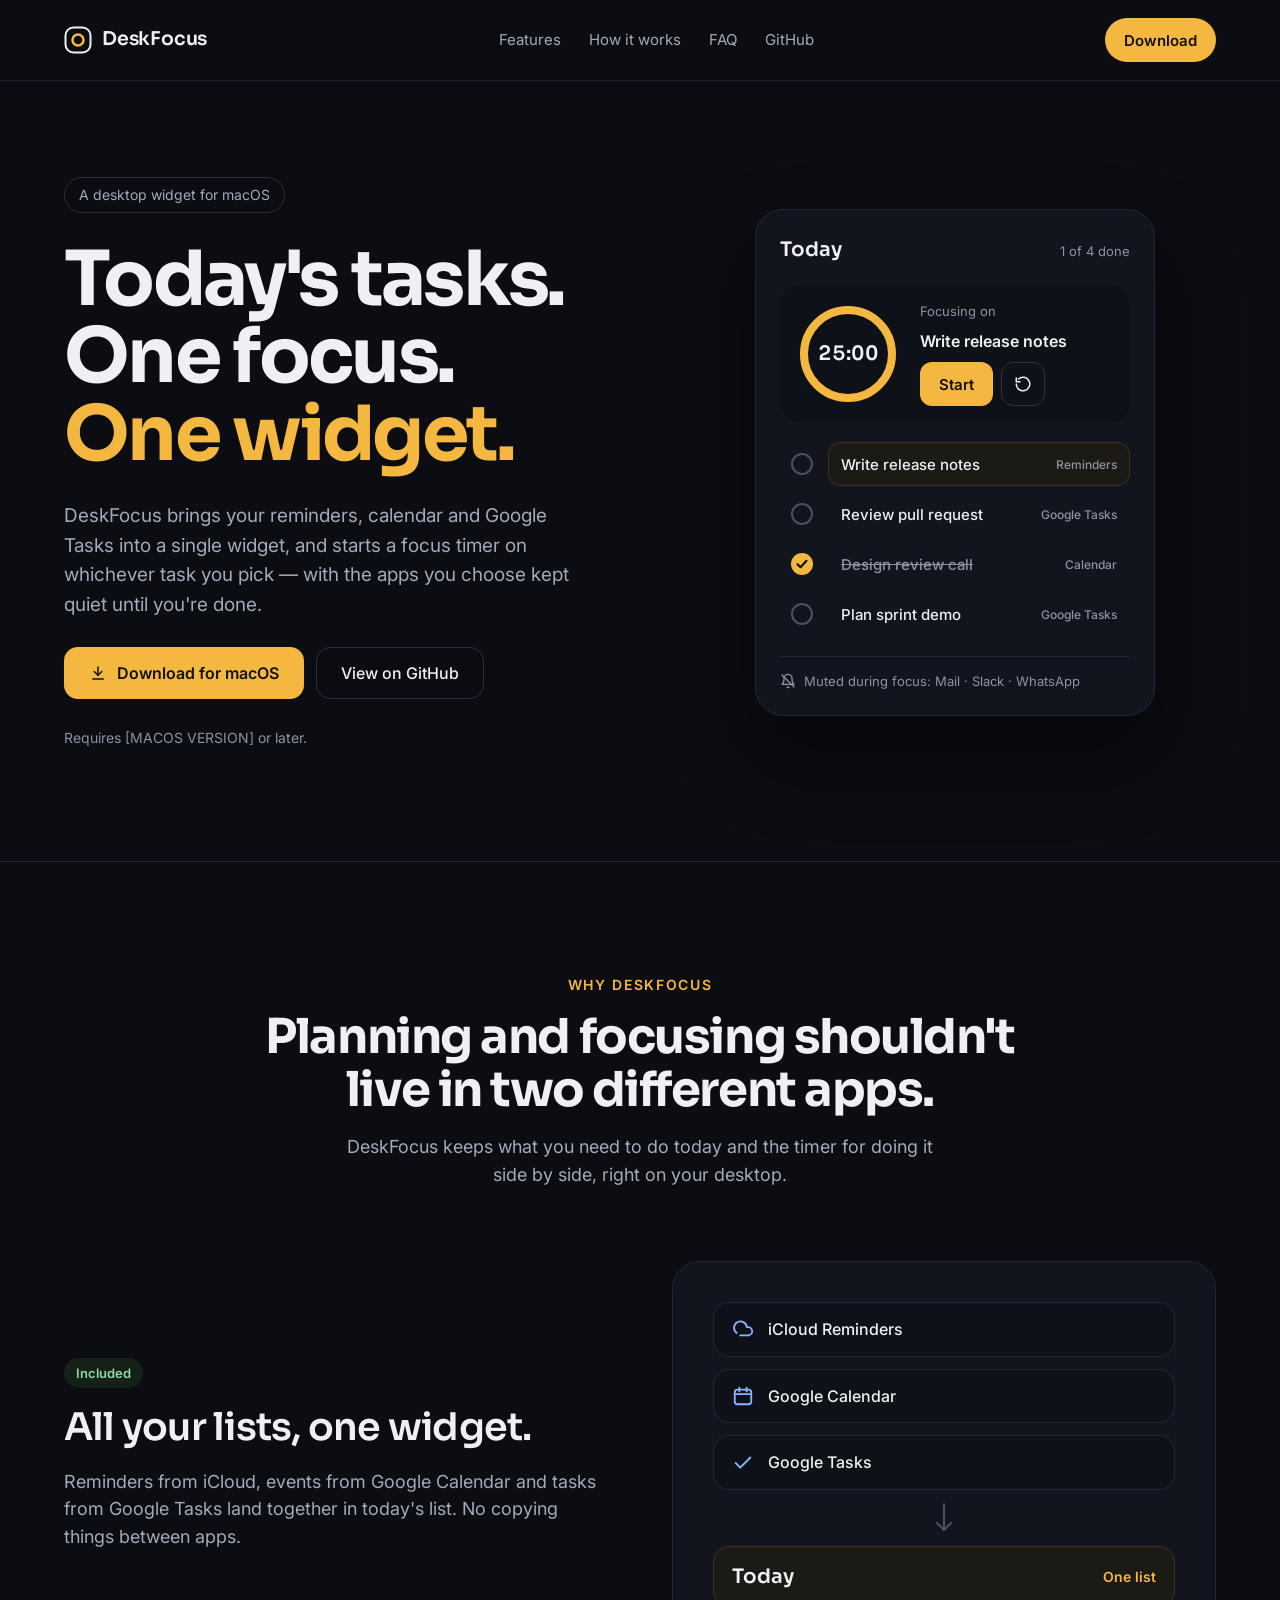
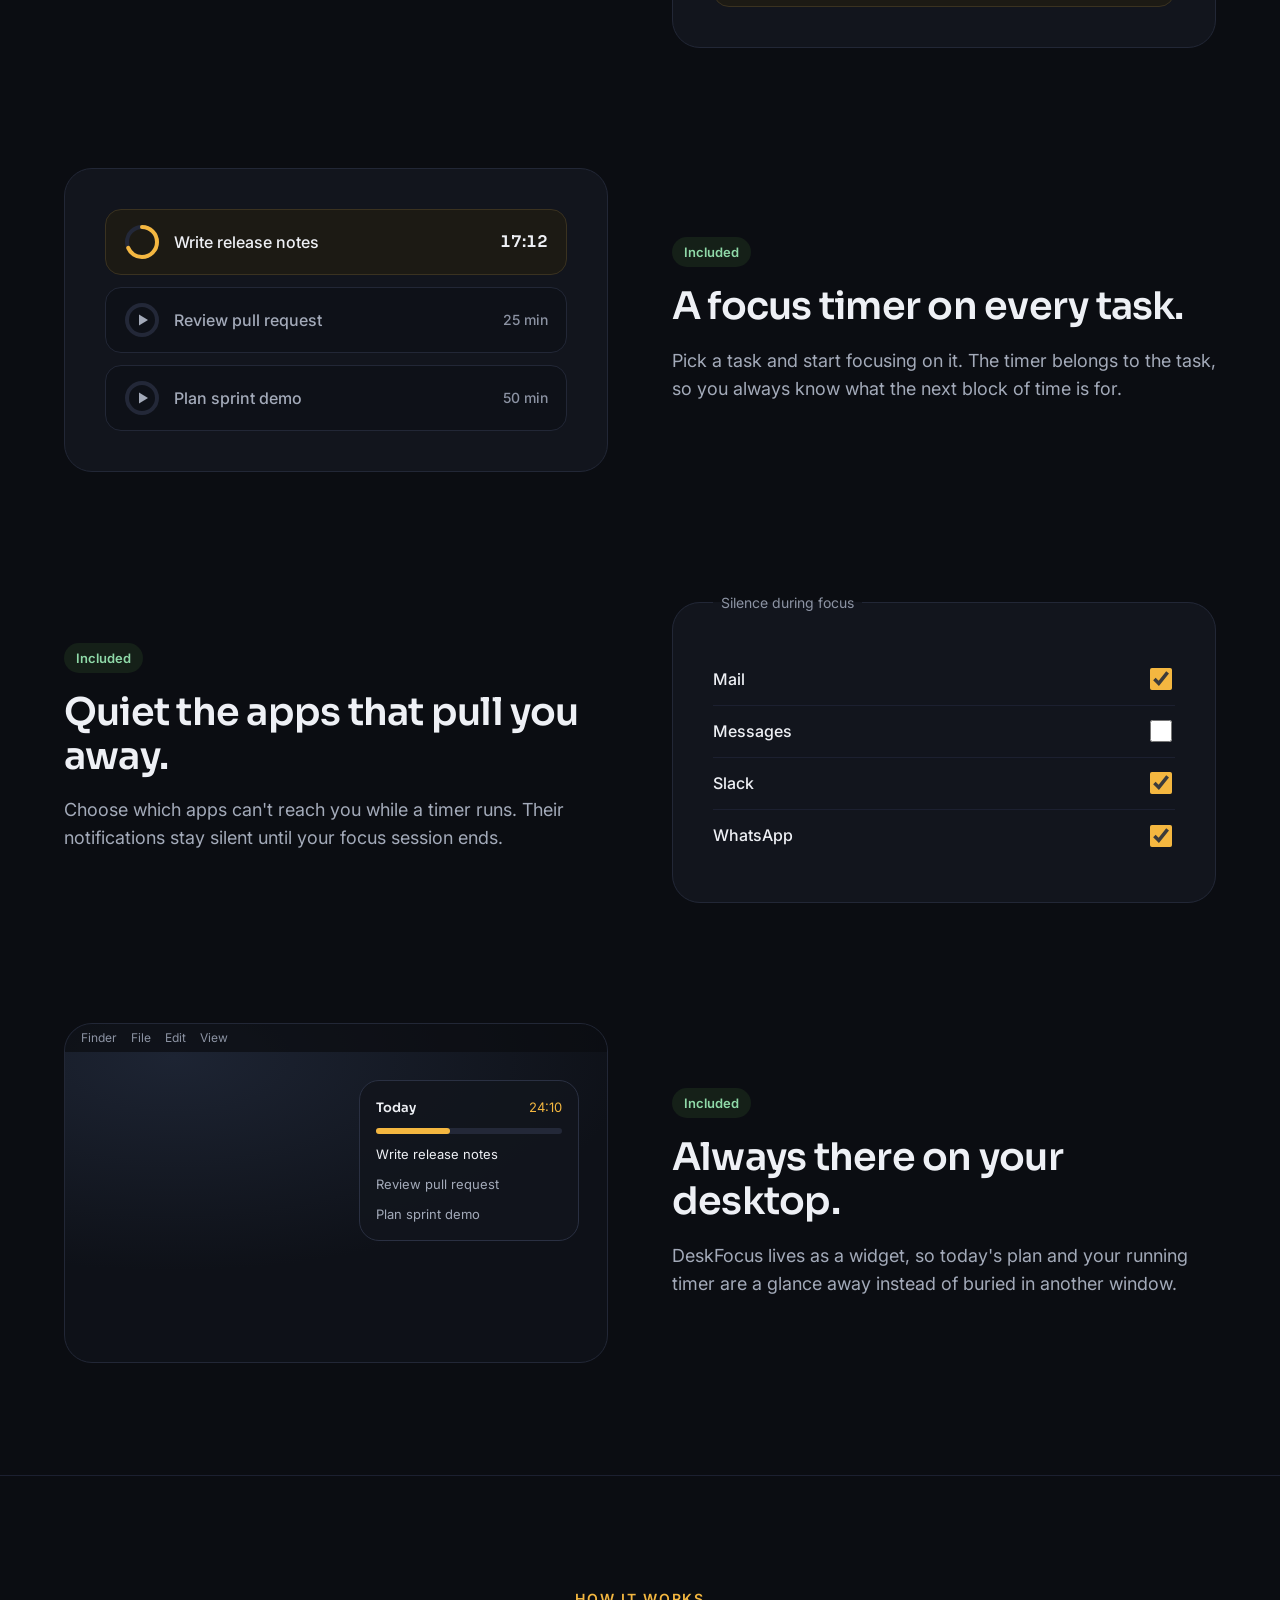
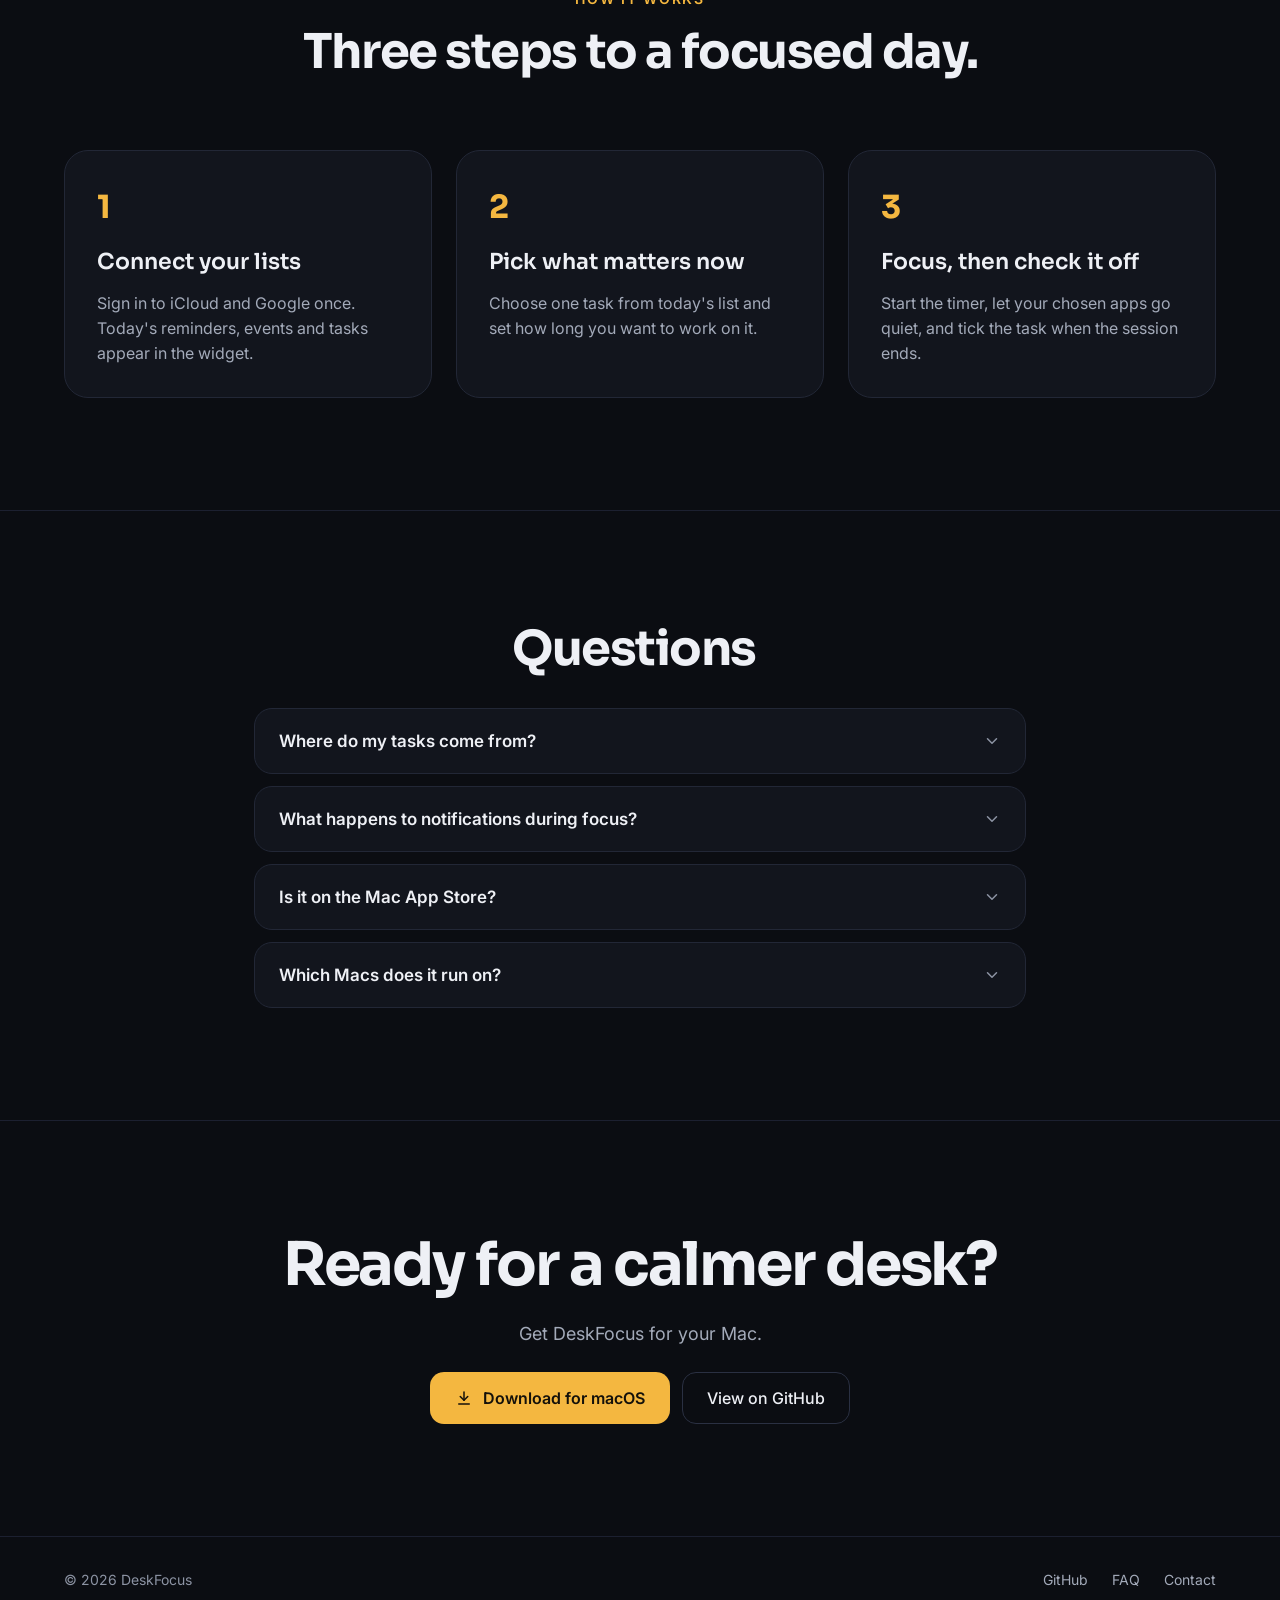
==== index.html @ 5eb1c624 "Add DeskFocus landing page Static site (HTML/CSS/JS, no build step) with hero, interactive widget pr" ====
<!doctype html>
<html lang="en">
<head>
  <meta charset="utf-8">
  <meta name="viewport" content="width=device-width, initial-scale=1">
  <title>DeskFocus — Today's tasks and focus, in one widget</title>
  <meta name="description" content="DeskFocus brings iCloud Reminders, Google Calendar and Google Tasks into one macOS widget, with a focus timer on every task and the apps you choose kept quiet.">
  <meta property="og:title" content="DeskFocus — Today's tasks and focus, in one widget">
  <meta property="og:description" content="Your tasks and a focus timer in one macOS widget.">
  <meta property="og:type" content="website">
  <link rel="icon" href="assets/img/favicon.svg" type="image/svg+xml">
  <link rel="preconnect" href="https://fonts.googleapis.com">
  <link rel="preconnect" href="https://fonts.gstatic.com" crossorigin>
  <link href="https://fonts.googleapis.com/css2?family=Sora:wght@500;600;700&family=Inter:wght@400;500;600&display=swap" rel="stylesheet">
  <link rel="stylesheet" href="assets/css/styles.css">
  <script src="assets/js/main.js" defer></script>
</head>
<body>
  <a class="skip-link" href="#main">Skip to content</a>

  <header class="site-header">
    <nav class="container nav" aria-label="Main">
      <a class="brand" href="#top">
        <svg class="brand__logo" width="28" height="28" viewBox="0 0 28 28" aria-hidden="true">
          <rect x="1.5" y="1.5" width="25" height="25" rx="8" fill="none" stroke="currentColor" stroke-width="2"/>
          <circle cx="14" cy="14" r="5.5" fill="none" stroke="var(--color-accent)" stroke-width="2.5"/>
        </svg>
        <span class="brand__name">DeskFocus</span>
      </a>
      <ul class="nav__links">
        <li><a href="#features">Features</a></li>
        <li><a href="#how">How it works</a></li>
        <li><a href="#faq">FAQ</a></li>
        <li><a href="https://github.com/bilgaaaaa/deskfocus">GitHub</a></li>
      </ul>
      <a class="button button--primary button--small" href="#download">Download</a>
    </nav>
  </header>

  <main id="main">
    <!-- Hero: headline plus the interactive widget preview. -->
    <section id="top" class="section hero">
      <div class="container hero__grid">
        <div class="hero__copy">
          <span class="pill">A desktop widget for macOS</span>
          <h1 class="hero__title">Today's tasks.<br>One focus.<br><span class="text-accent">One widget.</span></h1>
          <p class="lead">DeskFocus brings your reminders, calendar and Google Tasks into a single widget, and starts a focus timer on whichever task you pick — with the apps you choose kept quiet until you're done.</p>
          <div class="button-row">
            <a class="button button--primary" href="#download">
              <svg width="18" height="18" viewBox="0 0 24 24" aria-hidden="true" class="icon"><path d="M12 4v11"/><path d="m7 10 5 5 5-5"/><path d="M5 20h14"/></svg>
              Download for macOS
            </a>
            <a class="button button--ghost" href="https://github.com/bilgaaaaa/deskfocus">View on GitHub</a>
          </div>
          <p class="fine-print">Requires [MACOS VERSION] or later.</p>
        </div>

        <div class="widget" role="group" aria-label="Interactive DeskFocus widget preview" data-widget>
          <div class="widget__header">
            <span class="widget__title">Today</span>
            <span class="widget__meta" data-widget-progress>0 of 0 done</span>
          </div>

          <div class="widget__focus">
            <svg class="timer-ring" width="104" height="104" viewBox="0 0 104 104" role="img" aria-label="Focus progress">
              <circle class="timer-ring__track" cx="52" cy="52" r="44"/>
              <circle class="timer-ring__value" cx="52" cy="52" r="44" data-timer-ring/>
              <text class="timer-ring__label" x="52" y="58" text-anchor="middle" data-timer-label>25:00</text>
            </svg>
            <div class="widget__focus-info">
              <span class="widget__meta">Focusing on</span>
              <span class="widget__task-name" data-selected-title aria-live="polite"></span>
              <div class="widget__controls">
                <button type="button" class="button button--primary button--compact" data-timer-toggle>Start</button>
                <button type="button" class="button button--ghost button--icon" data-timer-reset aria-label="Reset timer">
                  <svg width="18" height="18" viewBox="0 0 24 24" aria-hidden="true" class="icon"><path d="M3 12a9 9 0 1 0 3-6.7"/><path d="M3 4v5h5"/></svg>
                </button>
              </div>
            </div>
          </div>

          <ul class="task-list" data-task-list></ul>

          <div class="widget__footer">
            <svg width="16" height="16" viewBox="0 0 24 24" aria-hidden="true" class="icon"><path d="M6 8a6 6 0 0 1 12 0c0 7 3 9 3 9H3s3-2 3-9"/><path d="M10.3 21a1.9 1.9 0 0 0 3.4 0"/><path d="m3 3 18 18"/></svg>
            <span data-muted-summary></span>
          </div>
        </div>
      </div>
    </section>

    <!-- Features: alternating text and visual rows. -->
    <section id="features" class="section section--bordered" aria-labelledby="features-title">
      <div class="container section-heading">
        <span class="eyebrow">Why DeskFocus</span>
        <h2 id="features-title" class="section-title">Planning and focusing shouldn't live in two different apps.</h2>
        <p class="lead">DeskFocus keeps what you need to do today and the timer for doing it side by side, right on your desktop.</p>
      </div>

      <div class="container features">
        <article class="feature">
          <div class="feature__copy">
            <span class="badge">Included</span>
            <h3 class="feature__title">All your lists, one widget.</h3>
            <p class="lead">Reminders from iCloud, events from Google Calendar and tasks from Google Tasks land together in today's list. No copying things between apps.</p>
          </div>
          <div class="panel feature__visual">
            <div class="source-row">
              <svg width="22" height="22" viewBox="0 0 24 24" aria-hidden="true" class="icon icon--secondary"><path d="M17.5 19a4.5 4.5 0 0 0 0-9h-1.3A7 7 0 1 0 5 16.3"/><path d="M9 19h8.5"/></svg>
              <span>iCloud Reminders</span>
            </div>
            <div class="source-row">
              <svg width="22" height="22" viewBox="0 0 24 24" aria-hidden="true" class="icon icon--secondary"><rect x="3" y="5" width="18" height="16" rx="3"/><path d="M3 10h18M8 3v4M16 3v4"/></svg>
              <span>Google Calendar</span>
            </div>
            <div class="source-row">
              <svg width="22" height="22" viewBox="0 0 24 24" aria-hidden="true" class="icon icon--secondary"><path d="m4 12 5 5L20 6"/></svg>
              <span>Google Tasks</span>
            </div>
            <svg class="source-arrow" width="24" height="32" viewBox="0 0 24 32" aria-hidden="true"><path d="M12 2v26M5 21l7 7 7-7"/></svg>
            <div class="source-row source-row--active">
              <span class="widget__title">Today</span>
              <span class="text-accent">One list</span>
            </div>
          </div>
        </article>

        <article class="feature feature--reversed">
          <div class="feature__copy">
            <span class="badge">Included</span>
            <h3 class="feature__title">A focus timer on every task.</h3>
            <p class="lead">Pick a task and start focusing on it. The timer belongs to the task, so you always know what the next block of time is for.</p>
          </div>
          <div class="panel feature__visual">
            <div class="source-row source-row--active">
              <svg width="36" height="36" viewBox="0 0 36 36" aria-hidden="true">
                <circle cx="18" cy="18" r="15" class="mini-ring__track"/>
                <circle cx="18" cy="18" r="15" class="mini-ring__value"/>
              </svg>
              <span class="source-row__label">Write release notes</span>
              <span class="mono">17:12</span>
            </div>
            <div class="source-row">
              <svg width="36" height="36" viewBox="0 0 36 36" aria-hidden="true">
                <circle cx="18" cy="18" r="15" class="mini-ring__track"/>
                <path d="M15 12.5v11l9-5.5z" class="mini-ring__play"/>
              </svg>
              <span class="source-row__label text-muted">Review pull request</span>
              <span class="fine-print">25 min</span>
            </div>
            <div class="source-row">
              <svg width="36" height="36" viewBox="0 0 36 36" aria-hidden="true">
                <circle cx="18" cy="18" r="15" class="mini-ring__track"/>
                <path d="M15 12.5v11l9-5.5z" class="mini-ring__play"/>
              </svg>
              <span class="source-row__label text-muted">Plan sprint demo</span>
              <span class="fine-print">50 min</span>
            </div>
          </div>
        </article>

        <article class="feature">
          <div class="feature__copy">
            <span class="badge">Included</span>
            <h3 class="feature__title">Quiet the apps that pull you away.</h3>
            <p class="lead">Choose which apps can't reach you while a timer runs. Their notifications stay silent until your focus session ends.</p>
          </div>
          <fieldset class="panel feature__visual app-list">
            <legend class="app-list__legend">Silence during focus</legend>
            <div data-app-list></div>
          </fieldset>
        </article>

        <article class="feature feature--reversed">
          <div class="feature__copy">
            <span class="badge">Included</span>
            <h3 class="feature__title">Always there on your desktop.</h3>
            <p class="lead">DeskFocus lives as a widget, so today's plan and your running timer are a glance away instead of buried in another window.</p>
          </div>
          <div class="desktop-mock feature__visual" aria-hidden="true">
            <div class="desktop-mock__menubar">
              <span>Finder</span><span>File</span><span>Edit</span><span>View</span>
            </div>
            <div class="desktop-mock__widget">
              <div class="desktop-mock__row">
                <span class="widget__title">Today</span>
                <span class="text-accent">24:10</span>
              </div>
              <div class="progress"><div class="progress__value"></div></div>
              <span>Write release notes</span>
              <span class="text-muted">Review pull request</span>
              <span class="text-muted">Plan sprint demo</span>
            </div>
          </div>
        </article>
      </div>
    </section>

    <!-- How it works: three numbered steps. -->
    <section id="how" class="section section--bordered" aria-labelledby="how-title">
      <div class="container">
        <div class="section-heading">
          <span class="eyebrow">How it works</span>
          <h2 id="how-title" class="section-title">Three steps to a focused day.</h2>
        </div>
        <ol class="steps">
          <li class="panel step">
            <span class="step__number">1</span>
            <h3 class="step__title">Connect your lists</h3>
            <p class="text-muted">Sign in to iCloud and Google once. Today's reminders, events and tasks appear in the widget.</p>
          </li>
          <li class="panel step">
            <span class="step__number">2</span>
            <h3 class="step__title">Pick what matters now</h3>
            <p class="text-muted">Choose one task from today's list and set how long you want to work on it.</p>
          </li>
          <li class="panel step">
            <span class="step__number">3</span>
            <h3 class="step__title">Focus, then check it off</h3>
            <p class="text-muted">Start the timer, let your chosen apps go quiet, and tick the task when the session ends.</p>
          </li>
        </ol>
      </div>
    </section>

    <!-- FAQ: native details elements, no JS needed. -->
    <section id="faq" class="section section--bordered" aria-labelledby="faq-title">
      <div class="container container--narrow">
        <h2 id="faq-title" class="section-title text-center">Questions</h2>
        <div class="faq">
          <details class="faq__item">
            <summary class="faq__question">Where do my tasks come from?<svg class="faq__chevron icon" width="18" height="18" viewBox="0 0 24 24" aria-hidden="true"><path d="m6 9 6 6 6-6"/></svg></summary>
            <p class="faq__answer">From iCloud Reminders, Google Calendar and Google Tasks. DeskFocus shows what's due today from all three in one list.</p>
          </details>
          <details class="faq__item">
            <summary class="faq__question">What happens to notifications during focus?<svg class="faq__chevron icon" width="18" height="18" viewBox="0 0 24 24" aria-hidden="true"><path d="m6 9 6 6 6-6"/></svg></summary>
            <p class="faq__answer">Notifications from the apps you selected are held back while a timer runs. Everything else works as usual.</p>
          </details>
          <details class="faq__item">
            <summary class="faq__question">Is it on the Mac App Store?<svg class="faq__chevron icon" width="18" height="18" viewBox="0 0 24 24" aria-hidden="true"><path d="m6 9 6 6 6-6"/></svg></summary>
            <p class="faq__answer">No — DeskFocus is a direct download from this site.</p>
          </details>
          <details class="faq__item">
            <summary class="faq__question">Which Macs does it run on?<svg class="faq__chevron icon" width="18" height="18" viewBox="0 0 24 24" aria-hidden="true"><path d="m6 9 6 6 6-6"/></svg></summary>
            <p class="faq__answer">Any Mac running [MACOS VERSION] or later.</p>
          </details>
        </div>
      </div>
    </section>

    <!-- Closing call to action. -->
    <section id="download" class="section section--bordered" aria-labelledby="download-title">
      <div class="container cta">
        <h2 id="download-title" class="cta__title">Ready for a calmer desk?</h2>
        <p class="lead">Get DeskFocus for your Mac.</p>
        <div class="button-row button-row--center">
          <a class="button button--primary" href="https://github.com/bilgaaaaa/deskfocus/releases/latest">
            <svg width="18" height="18" viewBox="0 0 24 24" aria-hidden="true" class="icon"><path d="M12 4v11"/><path d="m7 10 5 5 5-5"/><path d="M5 20h14"/></svg>
            Download for macOS
          </a>
          <a class="button button--ghost" href="https://github.com/bilgaaaaa/deskfocus">View on GitHub</a>
        </div>
      </div>
    </section>
  </main>

  <footer class="site-footer">
    <div class="container site-footer__inner">
      <span>© <span data-current-year>2026</span> DeskFocus</span>
      <ul class="site-footer__links">
        <li><a href="https://github.com/bilgaaaaa/deskfocus">GitHub</a></li>
        <li><a href="#faq">FAQ</a></li>
        <li><a href="mailto:[CONTACT EMAIL]">Contact</a></li>
      </ul>
    </div>
  </footer>
</body>
</html>
---- assets/css/styles.css ----
/* DeskFocus website styles: design tokens first, then layout, components and sections. */

:root {
  --color-bg: #0b0d12;
  --color-surface: #12151d;
  --color-surface-sunken: #0e1118;
  --color-surface-hover: #1a1e29;
  --color-border: #222736;
  --color-border-strong: #2a3042;
  --color-divider: #1c2030;
  --color-text: #eef0f5;
  --color-text-muted: #a3aab9;
  --color-text-subtle: #8c93a3;
  --color-accent: #f4b740;
  --color-accent-ink: #14110a;
  --color-accent-surface: #1c1a14;
  --color-accent-border: #3a3220;
  --color-secondary: #8ab4ff;
  --color-success: #8fd9a8;
  --color-success-surface: #152018;
  --color-ring-track: #232838;
  --color-control-off: #4a5166;

  --font-display: "Sora", system-ui, sans-serif;
  --font-body: "Inter", system-ui, sans-serif;

  --radius-sm: 12px;
  --radius-md: 16px;
  --radius-lg: 24px;
  --radius-xl: 28px;
  --radius-pill: 999px;

  --container-width: 1200px;
  --gutter: 24px;
  --section-space: 112px;
}

/* Base */

*,
*::before,
*::after {
  box-sizing: border-box;
}

html {
  scroll-behavior: smooth;
}

body {
  margin: 0;
  background: var(--color-bg);
  color: var(--color-text);
  font-family: var(--font-body);
  font-size: 16px;
  line-height: 1.55;
  -webkit-font-smoothing: antialiased;
}

h1,
h2,
h3 {
  margin: 0;
  font-family: var(--font-display);
}

p {
  margin: 0;
}

a {
  color: inherit;
}

:focus-visible {
  outline: 2px solid var(--color-accent);
  outline-offset: 3px;
}

.icon {
  fill: none;
  stroke: currentColor;
  stroke-width: 2;
  stroke-linecap: round;
  stroke-linejoin: round;
  flex: none;
}

.icon--secondary {
  color: var(--color-secondary);
}

.skip-link {
  position: absolute;
  left: 16px;
  top: -60px;
  padding: 10px 16px;
  border-radius: var(--radius-sm);
  background: var(--color-accent);
  color: var(--color-accent-ink);
  font-weight: 600;
  z-index: 10;
}

.skip-link:focus {
  top: 16px;
}

/* Utilities */

.container {
  max-width: var(--container-width);
  margin: 0 auto;
  padding: 0 var(--gutter);
}

.container--narrow {
  max-width: 820px;
}

.text-accent {
  color: var(--color-accent);
}

.text-muted {
  color: var(--color-text-muted);
}

.text-center {
  text-align: center;
}

.mono {
  font-family: var(--font-display);
  font-weight: 600;
  font-variant-numeric: tabular-nums;
}

.lead {
  color: var(--color-text-muted);
  font-size: 18px;
}

.fine-print {
  color: var(--color-text-subtle);
  font-size: 14px;
}

.eyebrow {
  color: var(--color-accent);
  font-size: 14px;
  font-weight: 600;
  letter-spacing: 0.12em;
  text-transform: uppercase;
}

.pill {
  align-self: flex-start;
  padding: 6px 14px;
  border: 1px solid var(--color-border-strong);
  border-radius: var(--radius-pill);
  color: var(--color-text-muted);
  font-size: 14px;
}

.badge {
  align-self: flex-start;
  padding: 5px 12px;
  border-radius: var(--radius-pill);
  background: var(--color-success-surface);
  color: var(--color-success);
  font-size: 13px;
  font-weight: 600;
}

.panel {
  padding: 32px;
  border: 1px solid var(--color-border);
  border-radius: var(--radius-xl);
  background: var(--color-surface);
}

/* Buttons */

.button {
  display: inline-flex;
  align-items: center;
  justify-content: center;
  gap: 10px;
  min-height: 52px;
  padding: 0 24px;
  border: 1px solid transparent;
  border-radius: 14px;
  font: 600 16px var(--font-body);
  text-decoration: none;
  cursor: pointer;
  transition: filter 0.15s ease, background-color 0.15s ease;
}

.button--primary {
  background: var(--color-accent);
  color: var(--color-accent-ink);
}

.button--primary:hover {
  filter: brightness(1.08);
}

.button--ghost {
  border-color: var(--color-border-strong);
  background: transparent;
  color: var(--color-text);
  font-weight: 500;
}

.button--ghost:hover {
  background: var(--color-surface-hover);
}

.button--small {
  min-height: 44px;
  padding: 0 18px;
  border-radius: var(--radius-pill);
  font-size: 15px;
}

.button--compact {
  min-height: 44px;
  padding: 0 18px;
  border-radius: var(--radius-sm);
  font-size: 15px;
}

.button--icon {
  min-width: 44px;
  min-height: 44px;
  padding: 0;
  border-radius: var(--radius-sm);
}

.button-row {
  display: flex;
  flex-wrap: wrap;
  gap: 12px;
}

.button-row--center {
  justify-content: center;
}

/* Header and footer */

.site-header {
  border-bottom: 1px solid var(--color-divider);
}

.nav {
  display: flex;
  flex-wrap: wrap;
  align-items: center;
  justify-content: space-between;
  gap: 16px;
  padding-top: 18px;
  padding-bottom: 18px;
}

.brand {
  display: flex;
  align-items: center;
  gap: 10px;
  text-decoration: none;
}

.brand__name {
  font-family: var(--font-display);
  font-size: 19px;
  font-weight: 600;
  letter-spacing: -0.01em;
}

.nav__links {
  display: flex;
  gap: 28px;
  margin: 0;
  padding: 0;
  list-style: none;
  font-size: 15px;
}

.nav__links a,
.site-footer a {
  color: var(--color-text-muted);
  text-decoration: none;
}

.nav__links a:hover,
.site-footer a:hover {
  color: var(--color-text);
}

.site-footer {
  border-top: 1px solid var(--color-divider);
  color: var(--color-text-subtle);
  font-size: 14px;
}

.site-footer__inner {
  display: flex;
  flex-wrap: wrap;
  justify-content: space-between;
  gap: 16px;
  padding-top: 32px;
  padding-bottom: 32px;
}

.site-footer__links {
  display: flex;
  flex-wrap: wrap;
  gap: 24px;
  margin: 0;
  padding: 0;
  list-style: none;
}

/* Sections */

.section {
  padding: var(--section-space) 0;
}

.section--bordered {
  border-top: 1px solid var(--color-divider);
}

.section-heading {
  display: flex;
  flex-direction: column;
  align-items: center;
  gap: 16px;
  margin-bottom: 72px;
  text-align: center;
}

.section-heading .lead {
  max-width: 620px;
}

.section-title {
  max-width: 760px;
  font-size: clamp(32px, 4vw, 48px);
  font-weight: 700;
  line-height: 1.1;
  letter-spacing: -0.03em;
}

/* Hero */

.hero {
  padding-top: 96px;
}

.hero__grid {
  display: grid;
  grid-template-columns: minmax(0, 1.1fr) minmax(0, 1fr);
  gap: 56px;
  align-items: center;
}

.hero__copy {
  display: flex;
  flex-direction: column;
  gap: 28px;
}

.hero__copy .lead {
  max-width: 520px;
  font-size: 19px;
}

.hero__title {
  font-size: clamp(44px, 6vw, 76px);
  font-weight: 700;
  line-height: 1.02;
  letter-spacing: -0.035em;
}

/* Widget preview */

.widget {
  display: flex;
  flex-direction: column;
  gap: 20px;
  width: 100%;
  max-width: 400px;
  justify-self: center;
  padding: 24px;
  border: 1px solid var(--color-border);
  border-radius: var(--radius-xl);
  background: var(--color-surface);
  box-shadow: 0 40px 80px rgba(0, 0, 0, 0.45);
}

.widget__header {
  display: flex;
  justify-content: space-between;
  align-items: baseline;
}

.widget__title {
  font-family: var(--font-display);
  font-size: 20px;
  font-weight: 600;
}

.widget__meta {
  color: var(--color-text-subtle);
  font-size: 13px;
}

.widget__focus {
  display: flex;
  align-items: center;
  gap: 20px;
  padding: 16px;
  border-radius: 20px;
  background: var(--color-surface-sunken);
}

.widget__focus-info {
  display: flex;
  flex-direction: column;
  gap: 10px;
  flex: 1;
  min-width: 0;
}

.widget__task-name {
  font-weight: 600;
  line-height: 1.3;
}

.widget__controls {
  display: flex;
  gap: 8px;
}

.widget__footer {
  display: flex;
  align-items: center;
  gap: 8px;
  padding-top: 14px;
  border-top: 1px solid var(--color-border);
  color: var(--color-text-subtle);
  font-size: 13px;
}

.timer-ring {
  flex: none;
}

.timer-ring__track,
.timer-ring__value {
  fill: none;
  stroke-width: 8;
}

.timer-ring__track {
  stroke: var(--color-ring-track);
}

.timer-ring__value {
  stroke: var(--color-accent);
  stroke-linecap: round;
  transform: rotate(-90deg);
  transform-origin: 52px 52px;
  transition: stroke-dashoffset 0.4s linear;
}

.timer-ring__label {
  fill: var(--color-text);
  font-family: var(--font-display);
  font-size: 20px;
  font-weight: 600;
  font-variant-numeric: tabular-nums;
}

.task-list {
  display: flex;
  flex-direction: column;
  gap: 6px;
  margin: 0;
  padding: 0;
  list-style: none;
}

.task {
  display: flex;
  align-items: center;
  gap: 4px;
}

.task__check {
  display: inline-flex;
  align-items: center;
  justify-content: center;
  flex: none;
  width: 44px;
  height: 44px;
  padding: 0;
  border: 0;
  background: transparent;
  cursor: pointer;
}

.task__check-circle {
  fill: none;
  stroke: var(--color-control-off);
  stroke-width: 2;
}

.task__check-mark {
  fill: none;
  stroke: var(--color-accent-ink);
  stroke-width: 2.2;
  stroke-linecap: round;
  stroke-linejoin: round;
  opacity: 0;
}

.task--done .task__check-circle {
  fill: var(--color-accent);
  stroke: var(--color-accent);
}

.task--done .task__check-mark {
  opacity: 1;
}

.task--done .task__title {
  color: var(--color-text-subtle);
  text-decoration: line-through;
}

.task__select {
  display: flex;
  flex: 1;
  justify-content: space-between;
  align-items: center;
  gap: 8px;
  min-width: 0;
  min-height: 44px;
  padding: 8px 12px;
  border: 1px solid transparent;
  border-radius: var(--radius-sm);
  background: transparent;
  color: var(--color-text);
  font: 500 15px var(--font-body);
  text-align: left;
  cursor: pointer;
}

.task__select:hover {
  background: var(--color-surface-hover);
}

.task__select[aria-pressed="true"] {
  border-color: var(--color-accent-border);
  background: var(--color-accent-surface);
}

.task__source {
  flex: none;
  color: var(--color-text-subtle);
  font-size: 12px;
}

/* Features */

.features {
  display: flex;
  flex-direction: column;
  gap: 120px;
}

.feature {
  display: grid;
  grid-template-columns: repeat(2, minmax(0, 1fr));
  gap: 64px;
  align-items: center;
}

.feature--reversed .feature__visual {
  order: -1;
}

.feature__copy {
  display: flex;
  flex-direction: column;
  gap: 18px;
}

.feature__title {
  font-size: clamp(28px, 3vw, 38px);
  font-weight: 600;
  line-height: 1.15;
  letter-spacing: -0.02em;
}

.feature__visual.panel {
  display: flex;
  flex-direction: column;
  gap: 12px;
  padding: 40px;
}

.source-row {
  display: flex;
  align-items: center;
  justify-content: space-between;
  gap: 14px;
  padding: 14px 18px;
  border: 1px solid var(--color-border);
  border-radius: var(--radius-md);
  background: var(--color-surface-sunken);
  font-weight: 500;
}

.source-row > span:first-of-type {
  flex: 1;
}

.source-row--active {
  border-color: var(--color-accent-border);
  background: var(--color-accent-surface);
}

.source-row--active .text-accent {
  font-size: 14px;
  font-weight: 600;
}

.source-arrow {
  align-self: center;
  fill: none;
  stroke: var(--color-control-off);
  stroke-width: 2;
  stroke-linecap: round;
}

.mini-ring__track,
.mini-ring__value {
  fill: none;
  stroke-width: 4;
}

.mini-ring__track {
  stroke: var(--color-ring-track);
}

.mini-ring__value {
  stroke: var(--color-accent);
  stroke-linecap: round;
  stroke-dasharray: 94.25;
  stroke-dashoffset: 30;
  transform: rotate(-90deg);
  transform-origin: 18px 18px;
}

.mini-ring__play {
  fill: var(--color-text-muted);
}

.app-list {
  margin: 0;
  gap: 0;
}

.app-list__legend {
  padding: 0 8px;
  color: var(--color-text-subtle);
  font-size: 14px;
}

.app-toggle {
  display: flex;
  align-items: center;
  justify-content: space-between;
  gap: 16px;
  min-height: 52px;
  border-bottom: 1px solid var(--color-divider);
  font-weight: 500;
  cursor: pointer;
}

.app-toggle:last-child {
  border-bottom: 0;
}

.app-toggle__input {
  width: 22px;
  height: 22px;
  accent-color: var(--color-accent);
  cursor: pointer;
}

.desktop-mock {
  position: relative;
  height: 340px;
  overflow: hidden;
  border: 1px solid var(--color-border);
  border-radius: var(--radius-xl);
  background: radial-gradient(120% 90% at 20% 10%, #1d2433 0%, var(--color-surface-sunken) 70%);
}

.desktop-mock__menubar {
  display: flex;
  align-items: center;
  gap: 14px;
  height: 28px;
  padding: 0 16px;
  background: rgba(10, 12, 16, 0.7);
  color: var(--color-text-subtle);
  font-size: 12px;
}

.desktop-mock__widget {
  position: absolute;
  top: 56px;
  right: 28px;
  display: flex;
  flex-direction: column;
  gap: 10px;
  width: 220px;
  padding: 16px;
  border: 1px solid var(--color-border-strong);
  border-radius: 20px;
  background: rgba(18, 21, 29, 0.92);
  font-size: 13px;
}

.desktop-mock__row {
  display: flex;
  justify-content: space-between;
  align-items: baseline;
}

.desktop-mock__row .widget__title {
  font-size: 13px;
}

.progress {
  height: 6px;
  border-radius: 3px;
  background: var(--color-ring-track);
}

.progress__value {
  width: 40%;
  height: 100%;
  border-radius: 3px;
  background: var(--color-accent);
}

/* How it works */

.steps {
  display: grid;
  grid-template-columns: repeat(3, minmax(0, 1fr));
  gap: 24px;
  margin: 0;
  padding: 0;
  list-style: none;
}

.step {
  display: flex;
  flex-direction: column;
  gap: 12px;
  border-radius: var(--radius-lg);
}

.step__number {
  color: var(--color-accent);
  font-family: var(--font-display);
  font-size: 32px;
  font-weight: 700;
}

.step__title {
  font-size: 22px;
  font-weight: 600;
}

/* FAQ */

.faq {
  display: flex;
  flex-direction: column;
  gap: 12px;
  margin-top: 32px;
}

.faq__item {
  padding: 0 24px;
  border: 1px solid var(--color-border);
  border-radius: 18px;
  background: var(--color-surface);
}

.faq__question {
  display: flex;
  align-items: center;
  justify-content: space-between;
  gap: 16px;
  min-height: 64px;
  font-size: 17px;
  font-weight: 600;
  list-style: none;
  cursor: pointer;
}

.faq__question::-webkit-details-marker {
  display: none;
}

.faq__chevron {
  color: var(--color-text-subtle);
  transition: transform 0.2s ease;
}

.faq__item[open] .faq__chevron {
  transform: rotate(180deg);
}

.faq__answer {
  padding-bottom: 22px;
  color: var(--color-text-muted);
}

/* Call to action */

.cta {
  display: flex;
  flex-direction: column;
  align-items: center;
  gap: 24px;
  text-align: center;
}

.cta__title {
  max-width: 720px;
  font-size: clamp(36px, 5vw, 60px);
  font-weight: 700;
  line-height: 1.05;
  letter-spacing: -0.035em;
}

/* Responsive */

@media (max-width: 960px) {
  :root {
    --section-space: 80px;
  }

  .hero__grid,
  .feature,
  .steps {
    grid-template-columns: minmax(0, 1fr);
    gap: 40px;
  }

  .feature--reversed .feature__visual {
    order: 0;
  }

  .nav__links {
    display: none;
  }

  .features {
    gap: 80px;
  }
}

@media (max-width: 480px) {
  .feature__visual.panel {
    padding: 24px;
  }

  .widget__focus {
    flex-direction: column;
    align-items: flex-start;
  }
}

@media (prefers-reduced-motion: reduce) {
  html {
    scroll-behavior: auto;
  }

  *,
  *::before,
  *::after {
    transition: none !important;
  }
}
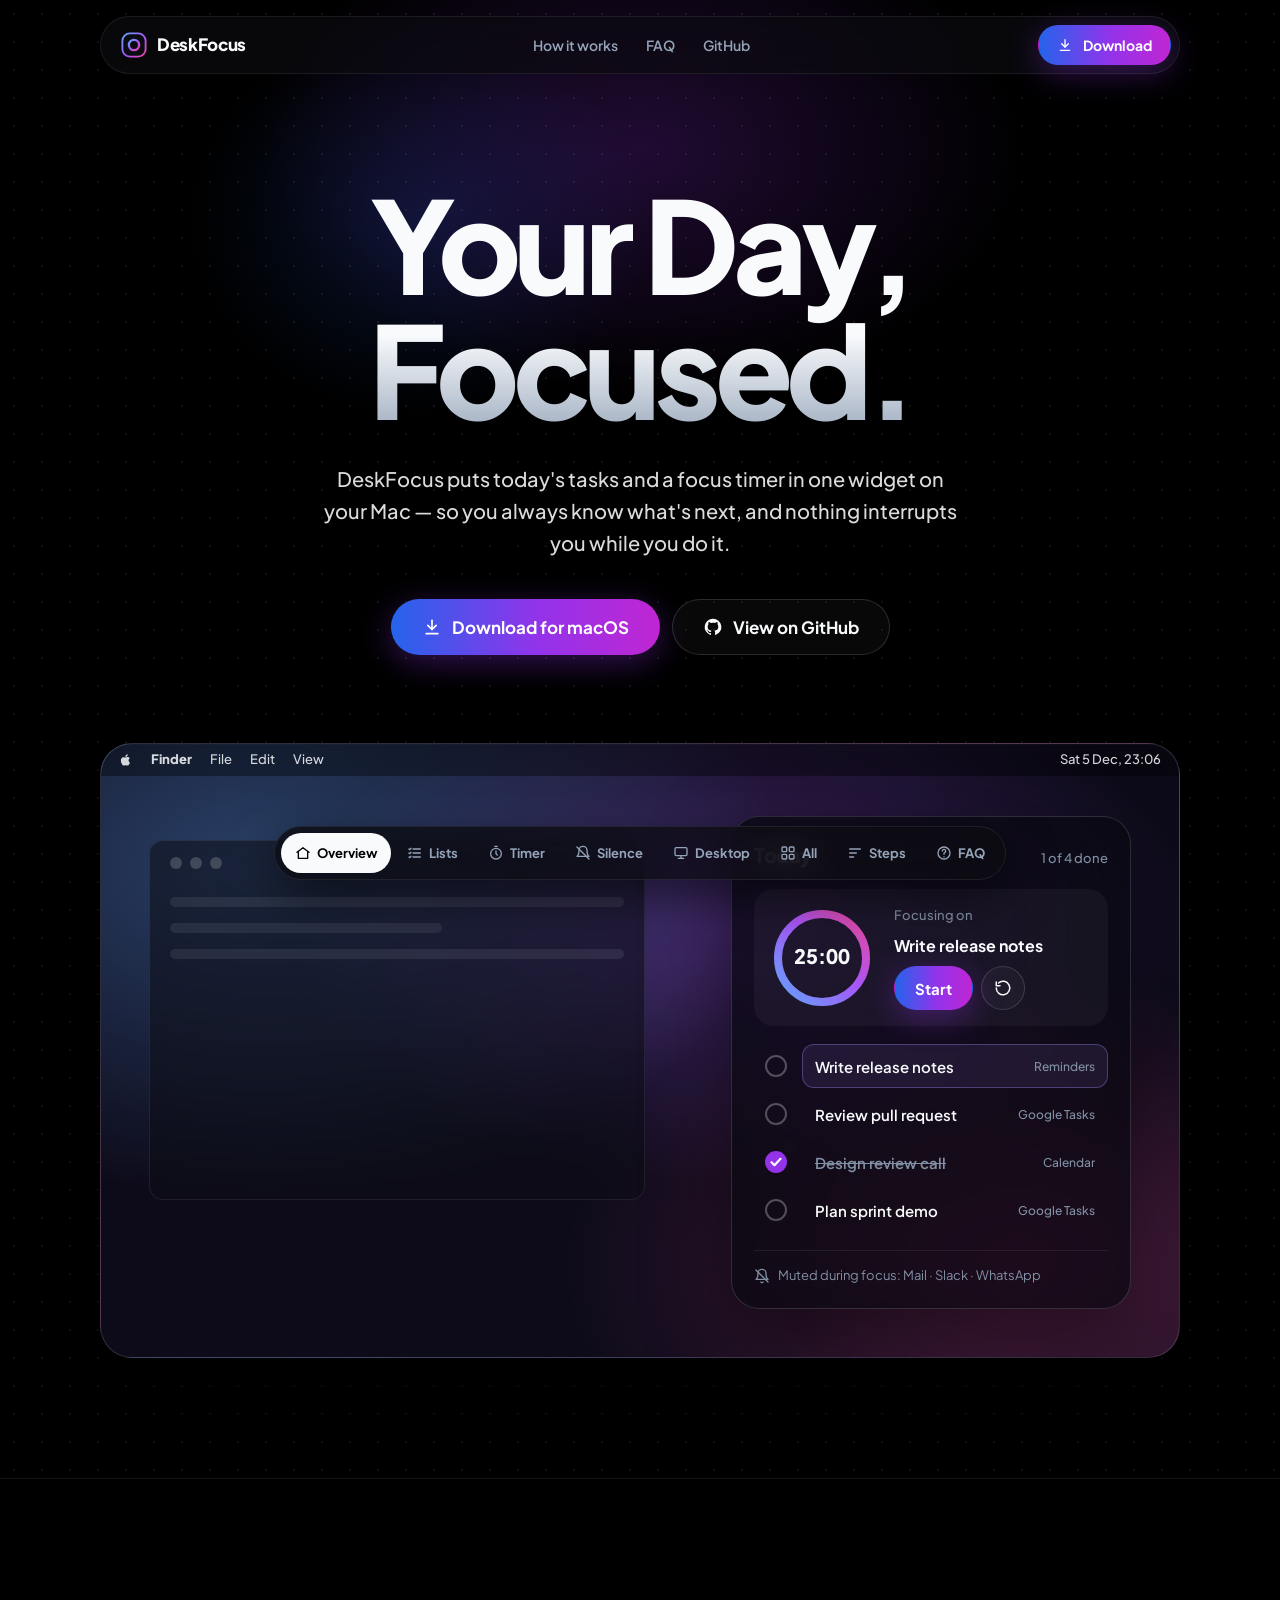
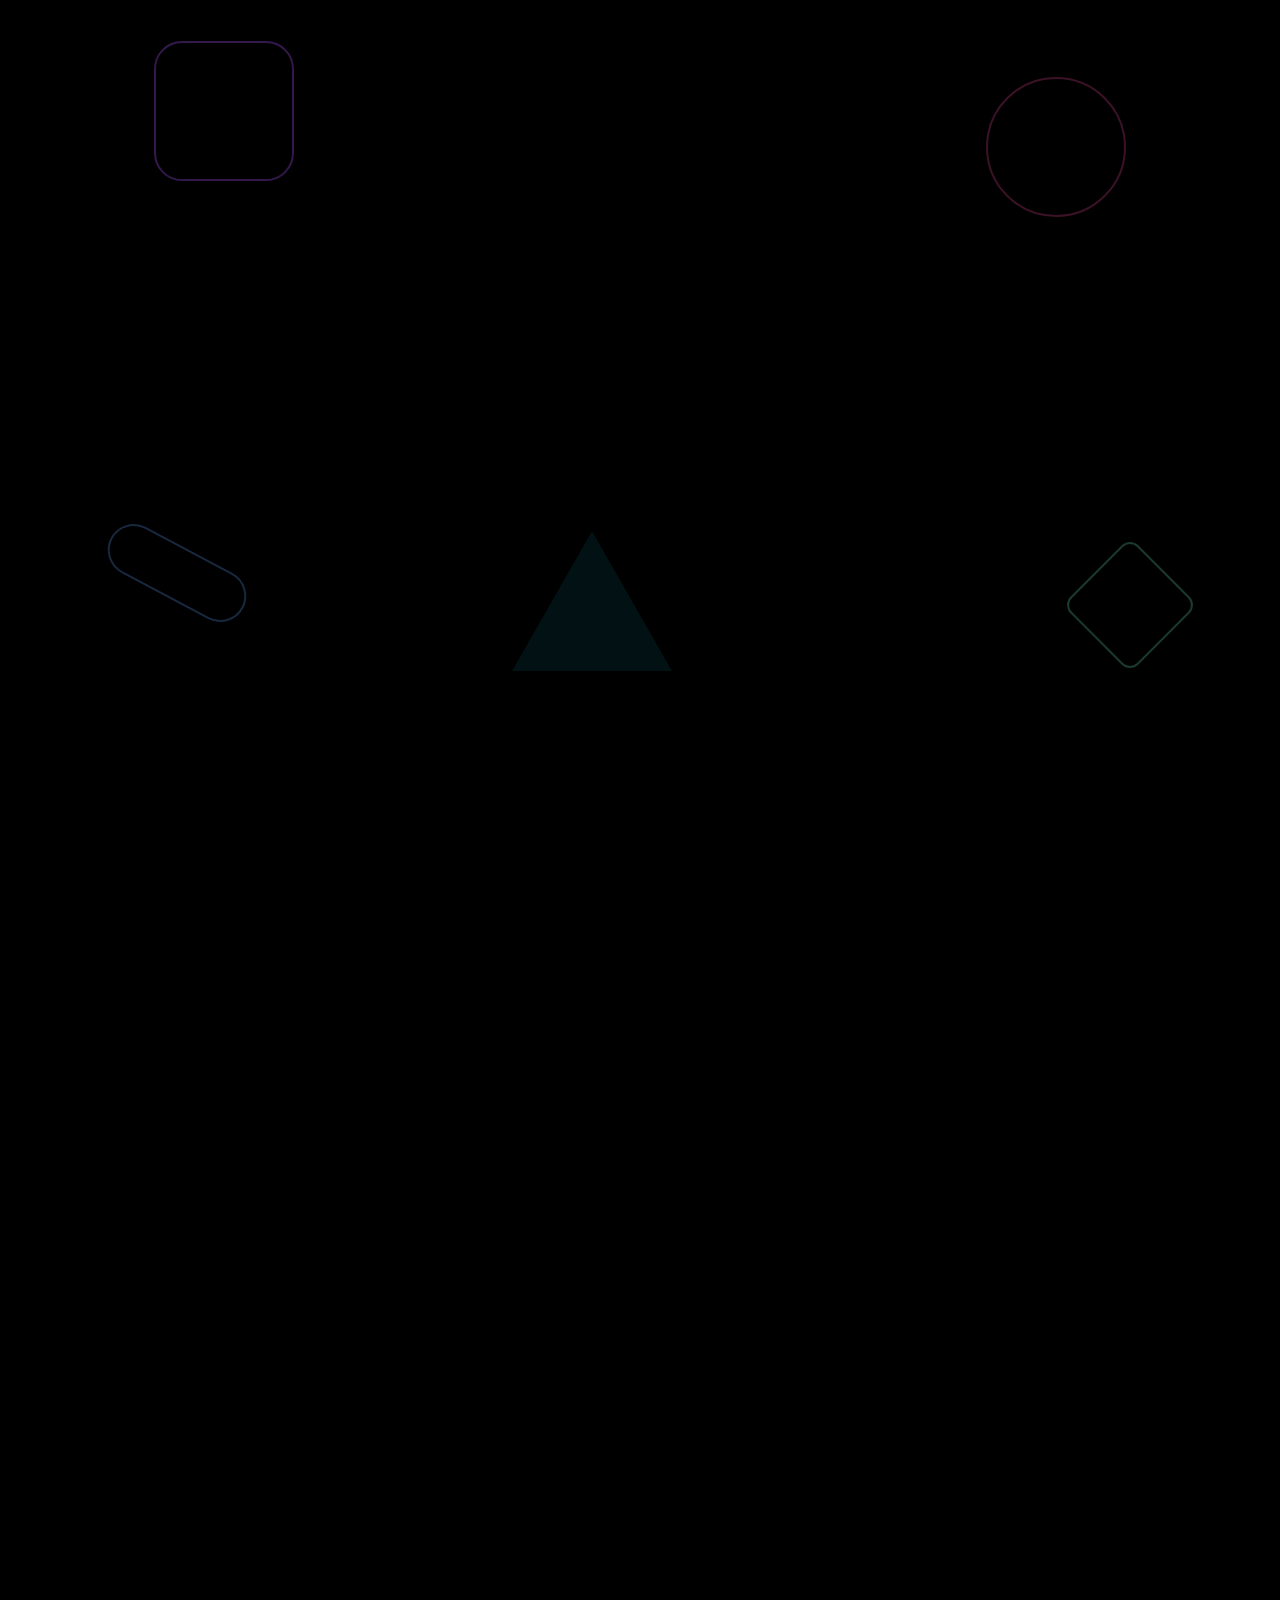
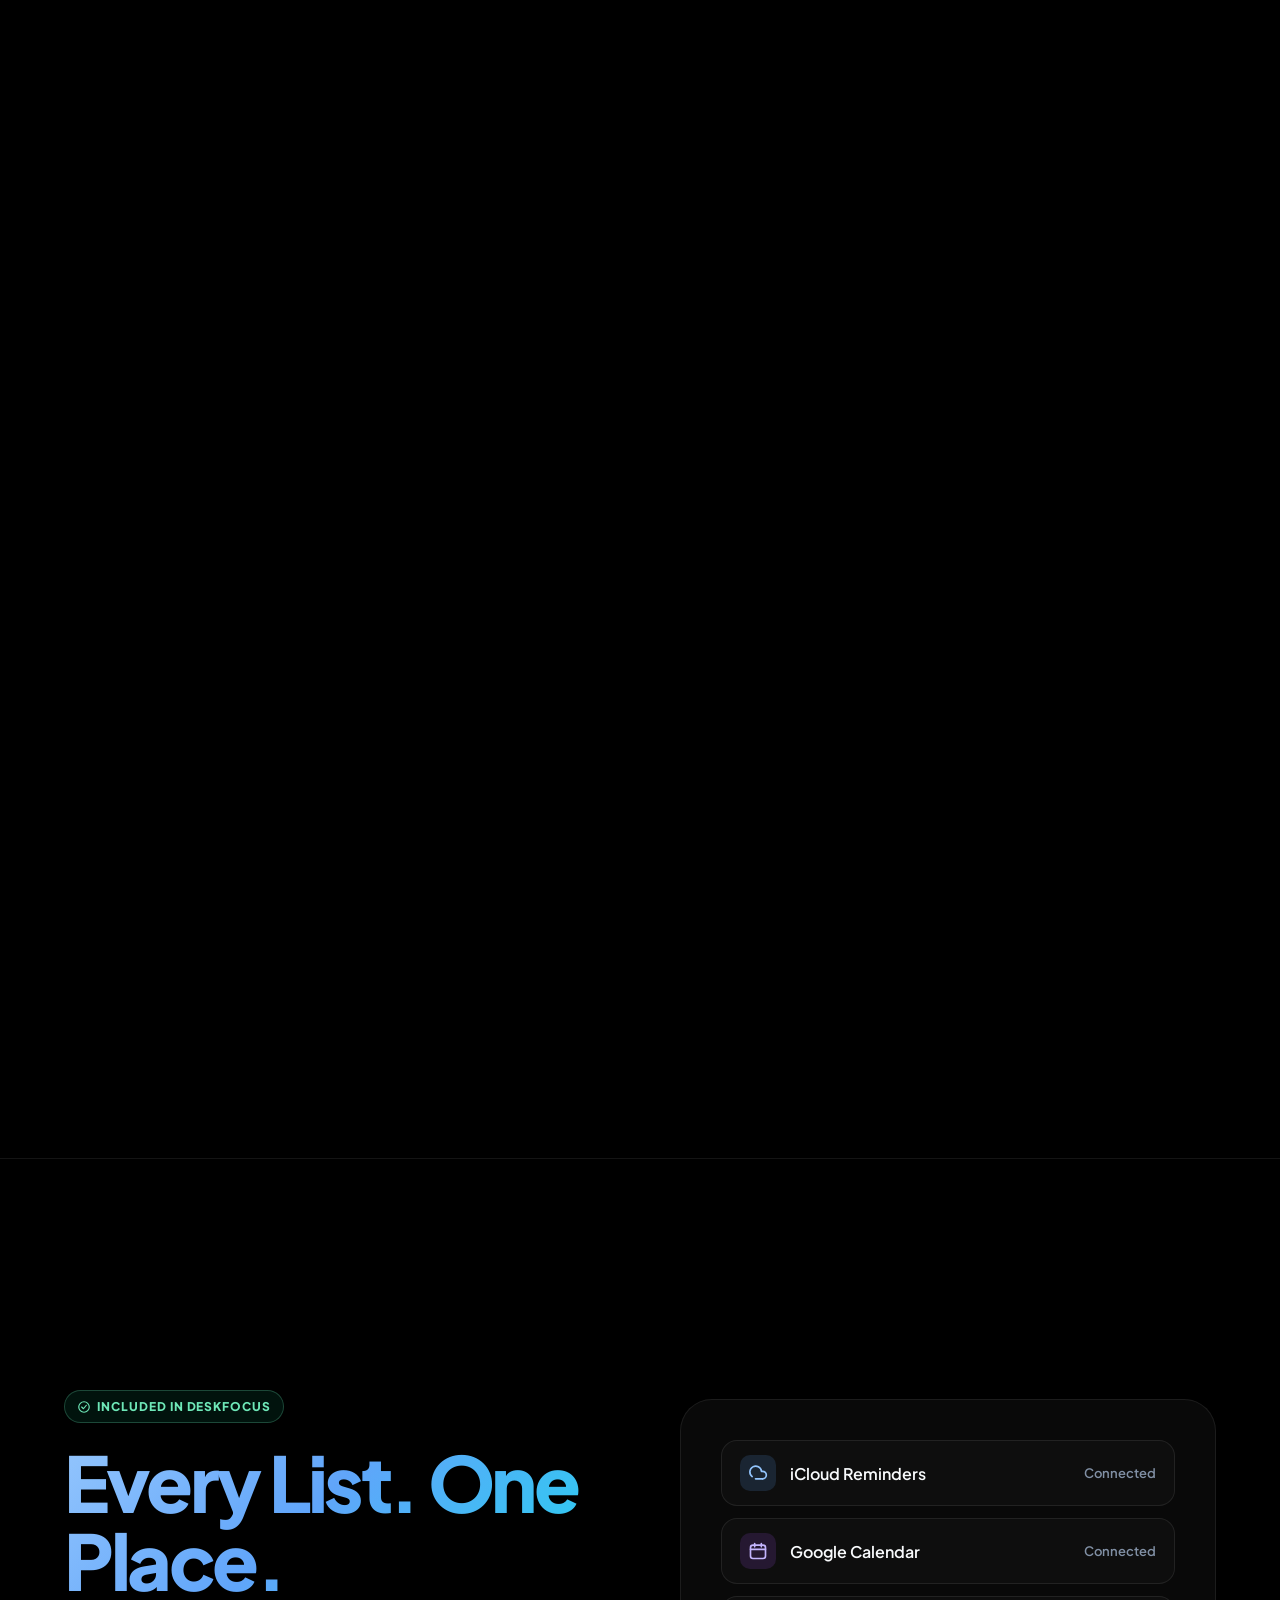
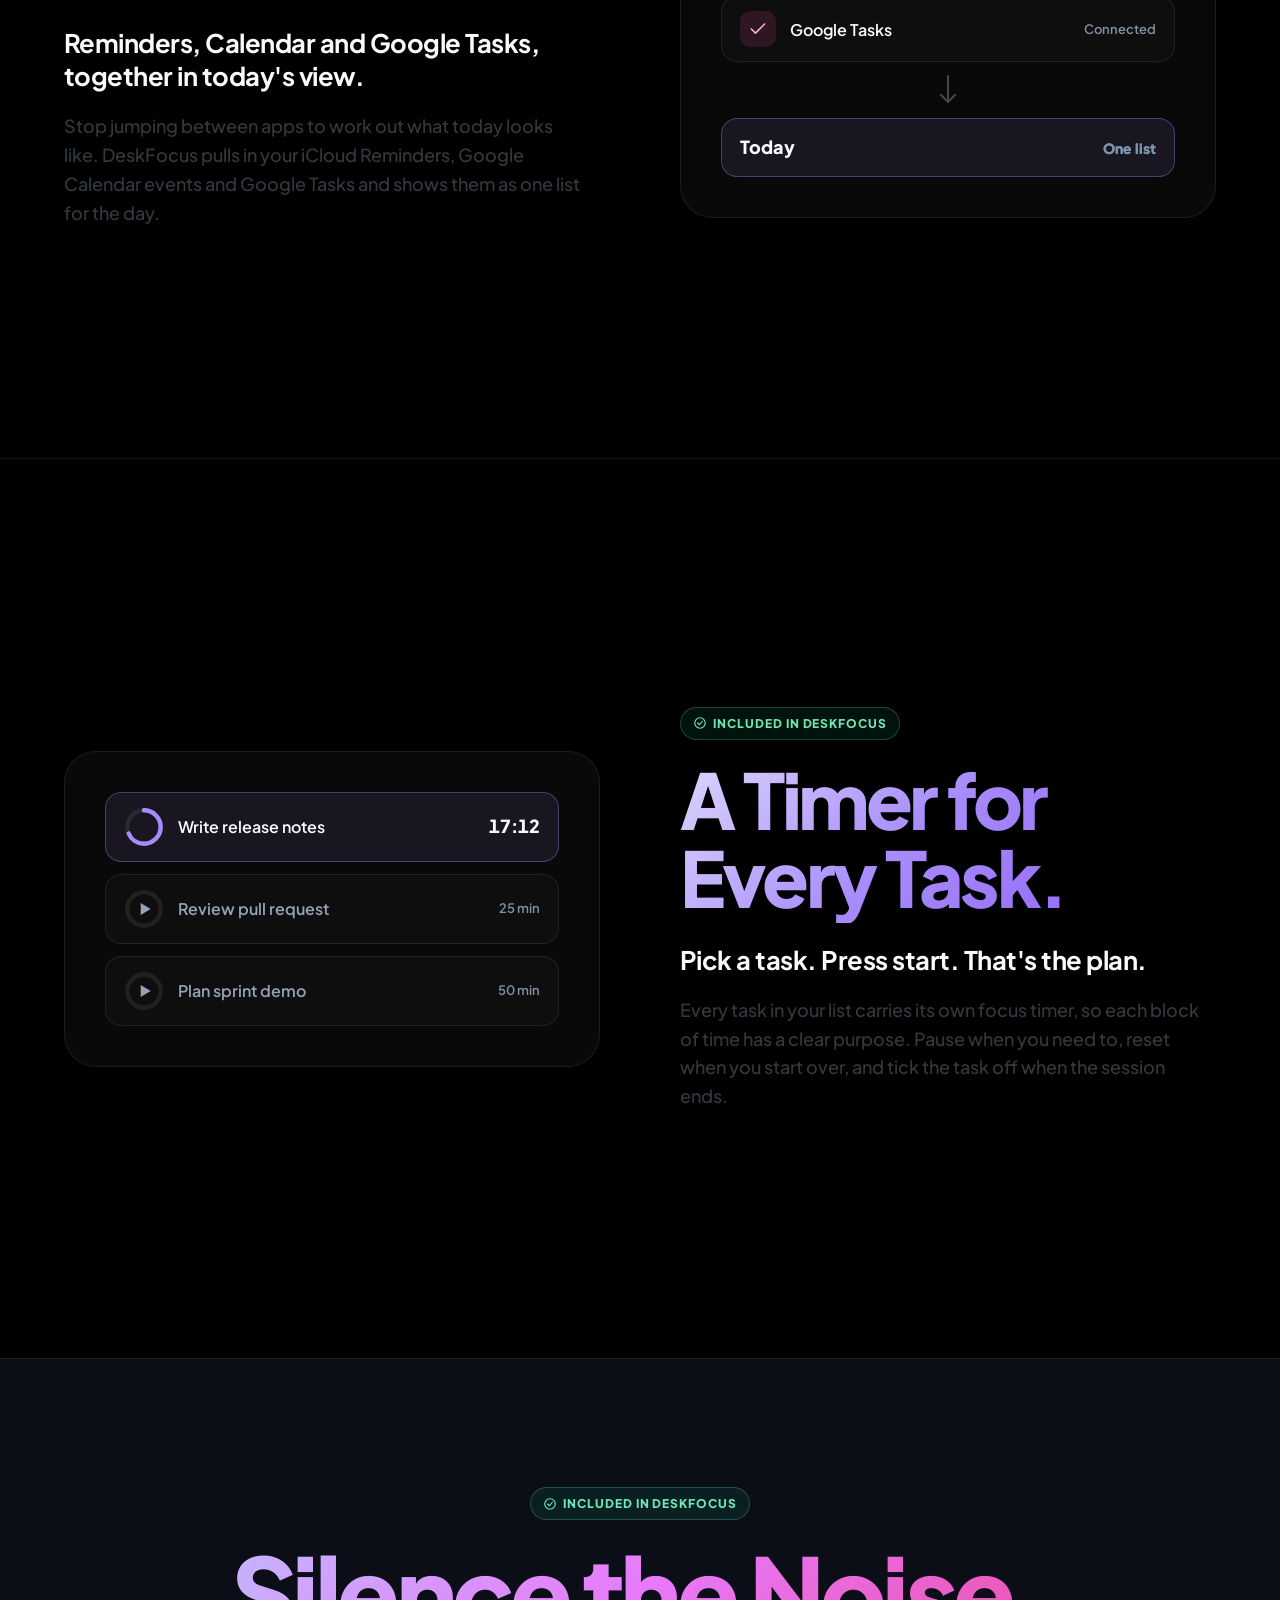
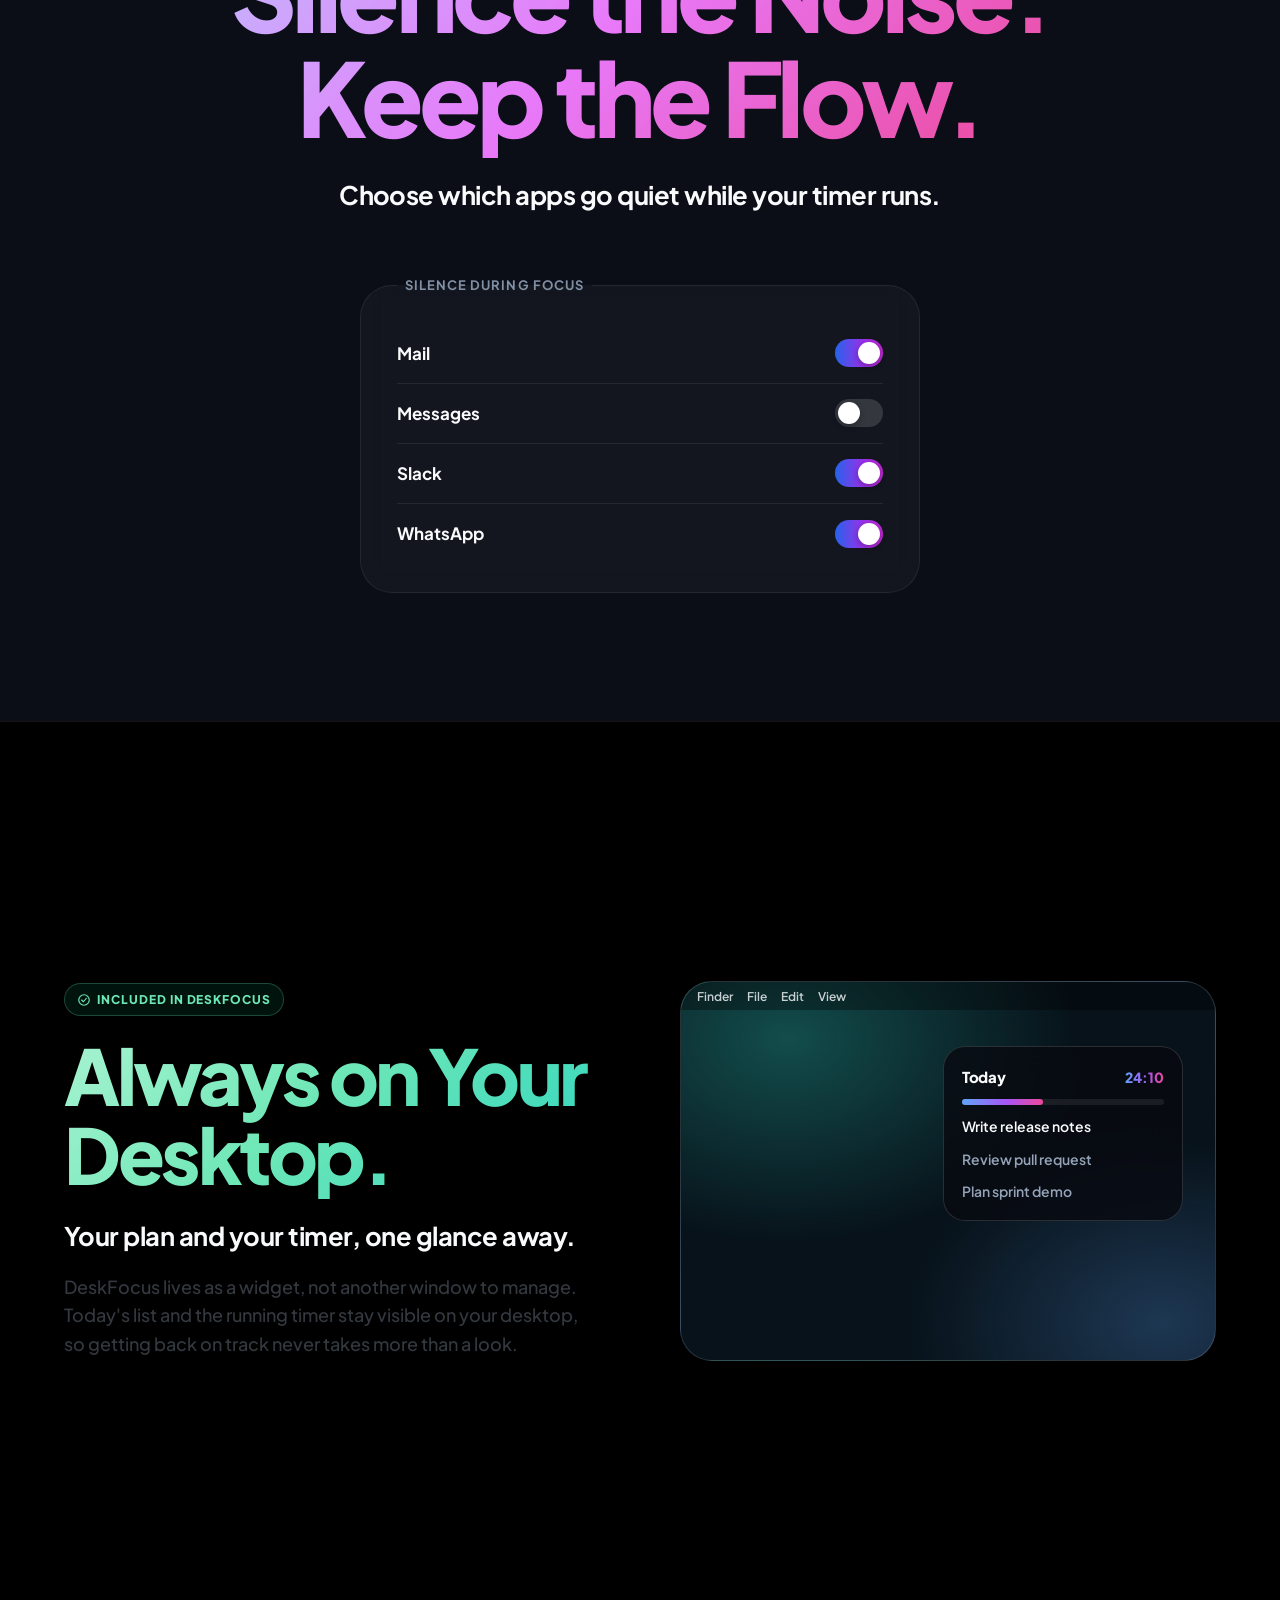
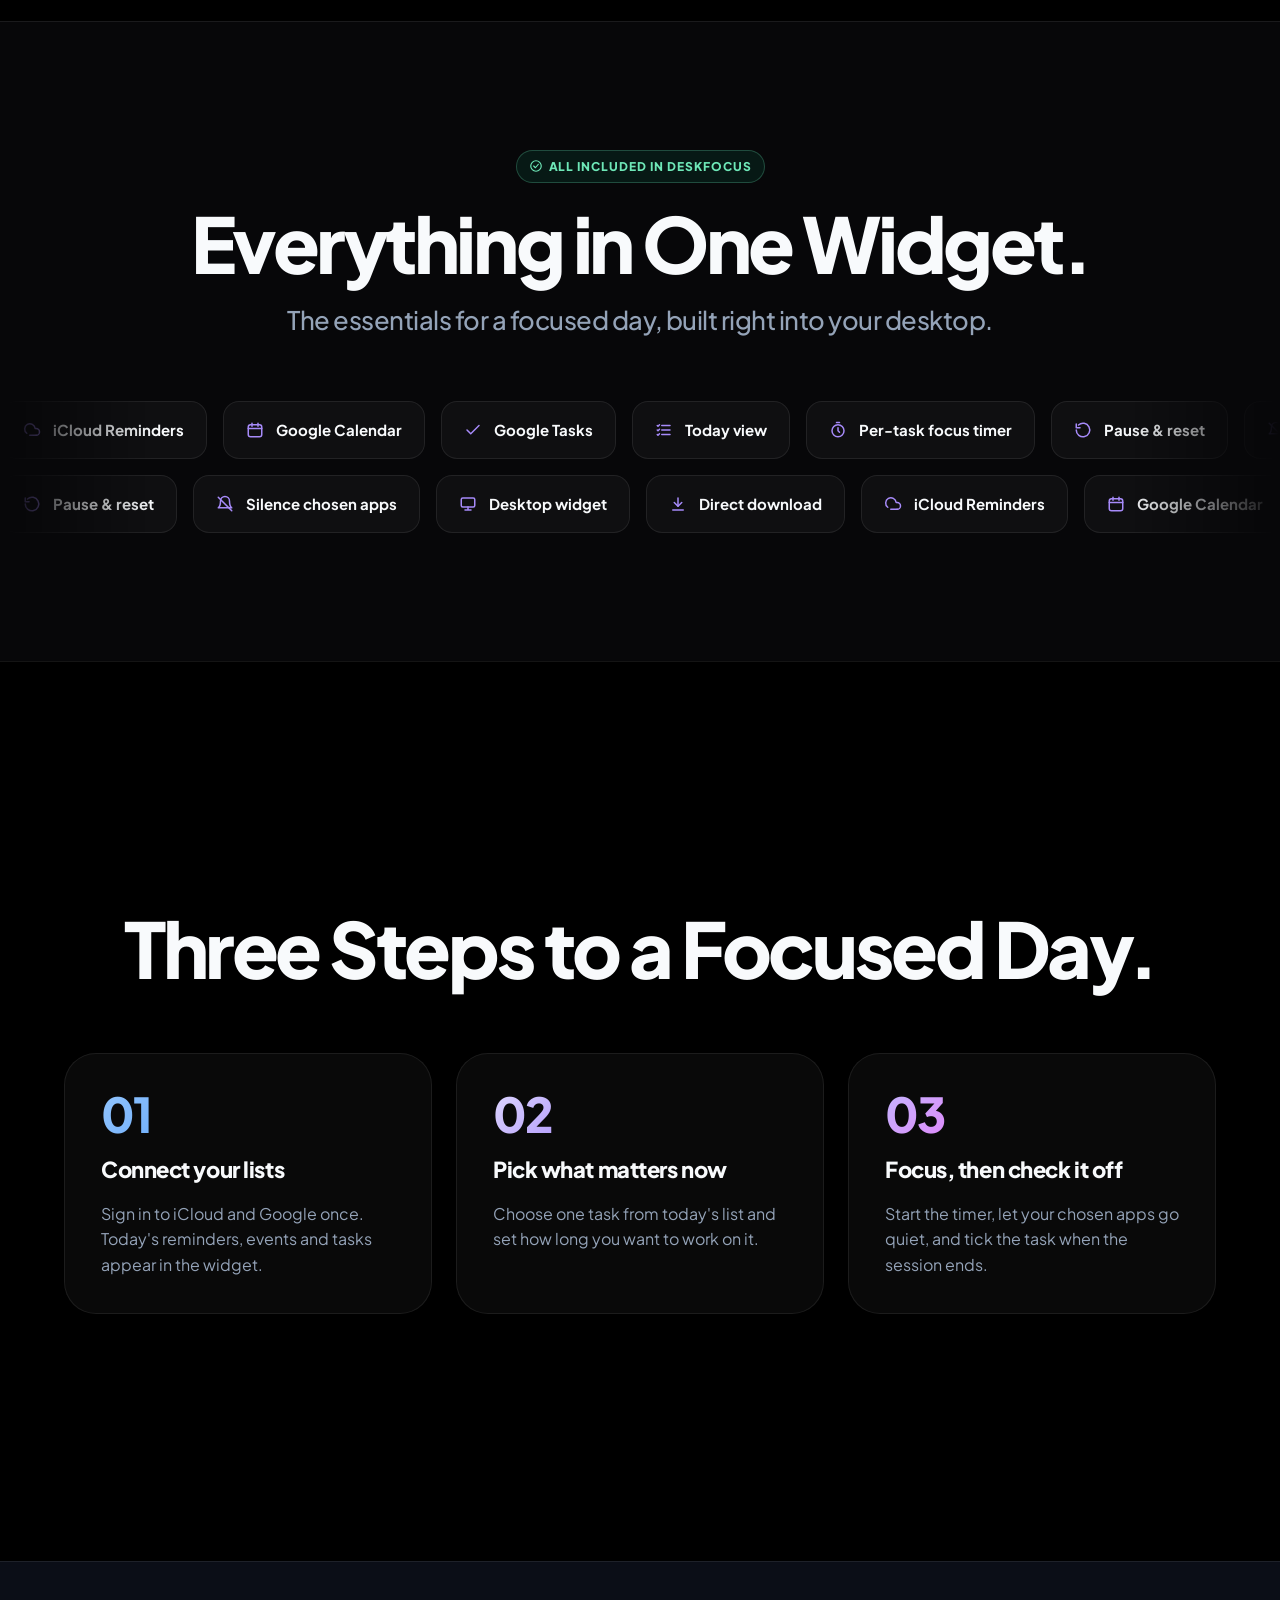
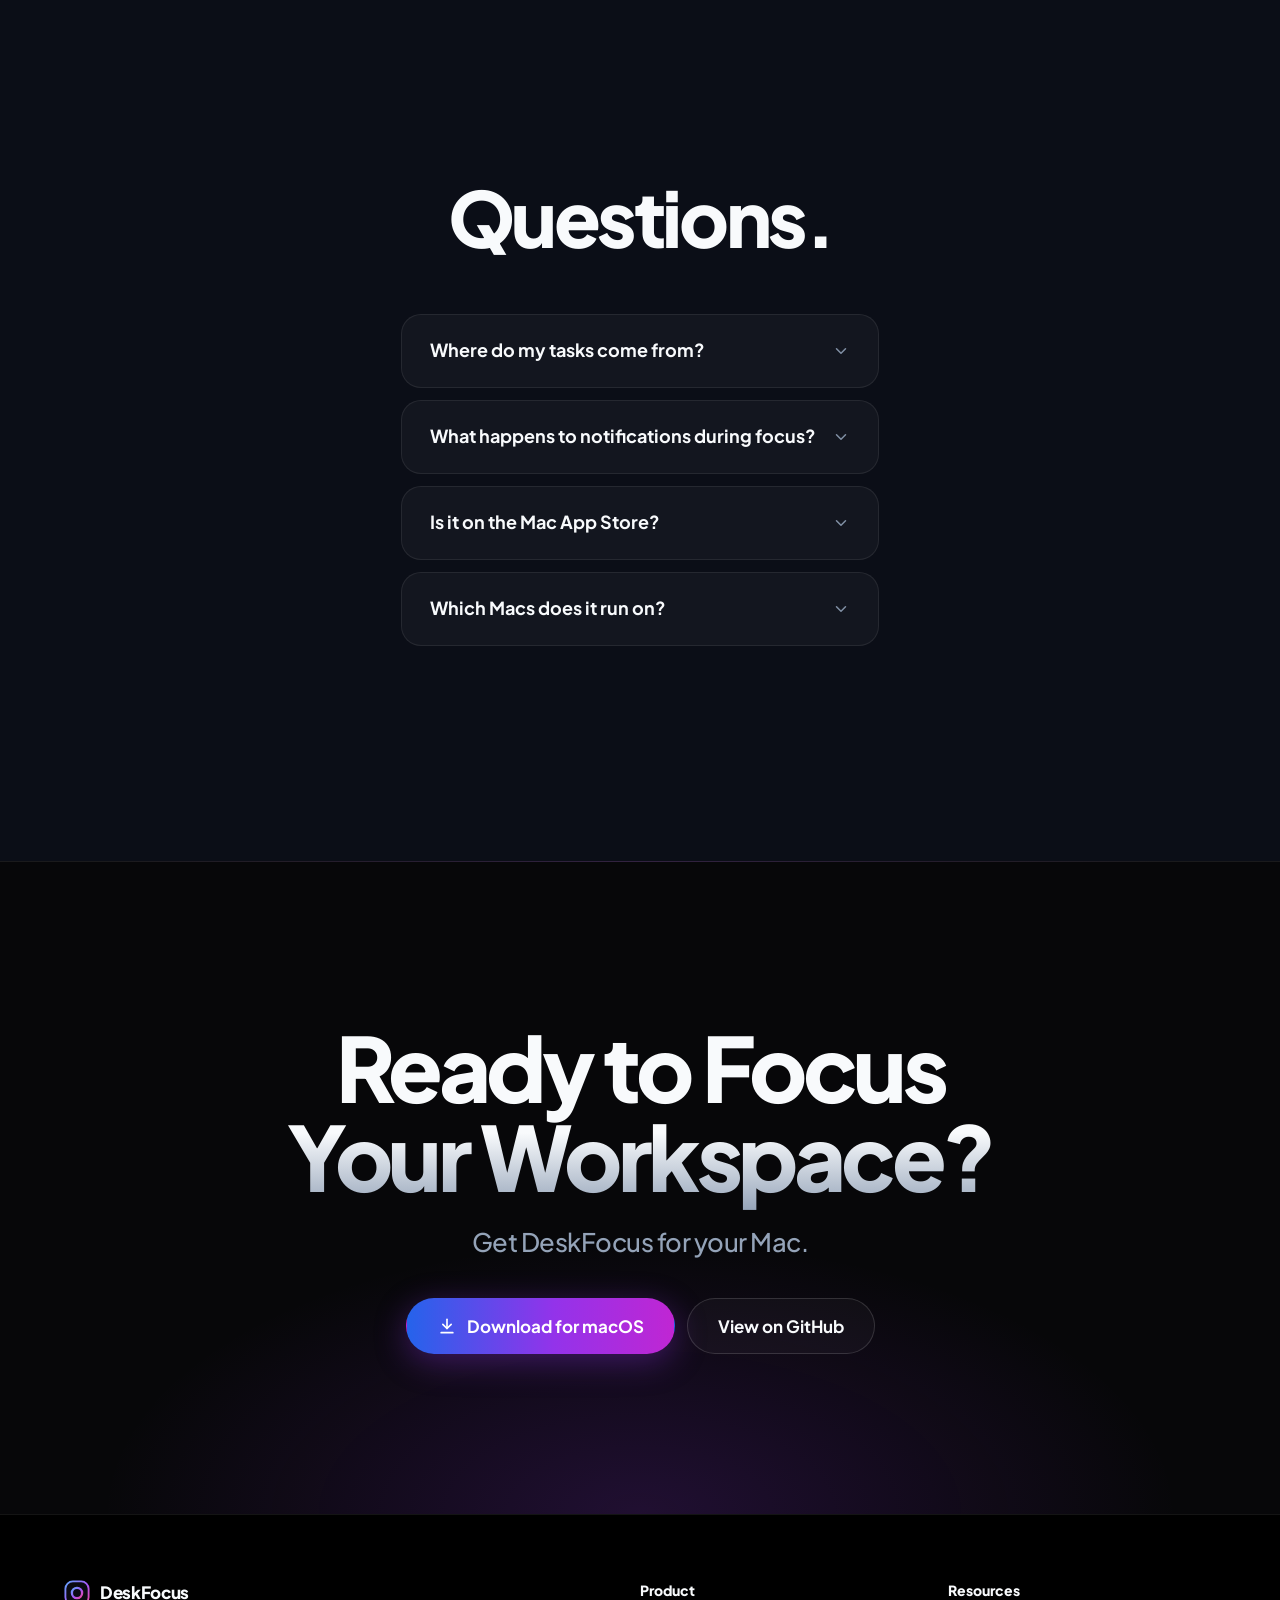
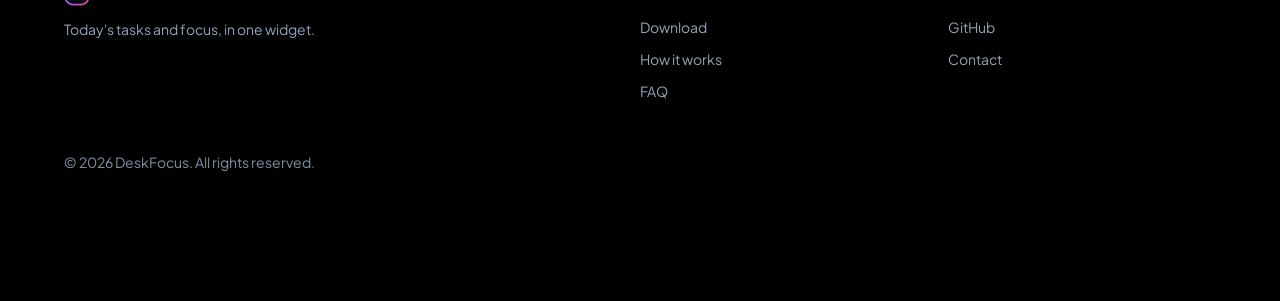
==== commit 86cfc681: "Redesign landing page in the Sapphire style Floating pill nav, dotted hero with gradient CTA and des" ====
--- a/index.html
+++ b/index.html
@@ -3,219 +3,313 @@
 <head>
   <meta charset="utf-8">
   <meta name="viewport" content="width=device-width, initial-scale=1">
-  <title>DeskFocus — Today's tasks and focus, in one widget</title>
+  <title>DeskFocus — Your Day, Focused.</title>
   <meta name="description" content="DeskFocus brings iCloud Reminders, Google Calendar and Google Tasks into one macOS widget, with a focus timer on every task and the apps you choose kept quiet.">
-  <meta property="og:title" content="DeskFocus — Today's tasks and focus, in one widget">
-  <meta property="og:description" content="Your tasks and a focus timer in one macOS widget.">
+  <meta property="og:title" content="DeskFocus — Your Day, Focused.">
+  <meta property="og:description" content="Today's tasks and a focus timer in one macOS widget.">
   <meta property="og:type" content="website">
   <link rel="icon" href="assets/img/favicon.svg" type="image/svg+xml">
   <link rel="preconnect" href="https://fonts.googleapis.com">
   <link rel="preconnect" href="https://fonts.gstatic.com" crossorigin>
-  <link href="https://fonts.googleapis.com/css2?family=Sora:wght@500;600;700&family=Inter:wght@400;500;600&display=swap" rel="stylesheet">
+  <link href="https://fonts.googleapis.com/css2?family=Plus+Jakarta+Sans:wght@400;500;600;700;800&display=swap" rel="stylesheet">
   <link rel="stylesheet" href="assets/css/styles.css">
-  <script src="assets/js/main.js" defer></script>
+  <!-- Enables scroll animations only when JS runs, so content stays visible without it. -->
+  <script>document.documentElement.classList.add("js");</script>
+  <script type="module" src="assets/js/main.js"></script>
 </head>
 <body>
   <a class="skip-link" href="#main">Skip to content</a>
 
+  <!-- Floating pill navigation -->
   <header class="site-header">
-    <nav class="container nav" aria-label="Main">
+    <nav class="nav" aria-label="Main">
       <a class="brand" href="#top">
-        <svg class="brand__logo" width="28" height="28" viewBox="0 0 28 28" aria-hidden="true">
-          <rect x="1.5" y="1.5" width="25" height="25" rx="8" fill="none" stroke="currentColor" stroke-width="2"/>
-          <circle cx="14" cy="14" r="5.5" fill="none" stroke="var(--color-accent)" stroke-width="2.5"/>
-        </svg>
+        <img class="brand__logo" src="assets/img/favicon.svg" alt="" width="26" height="26">
         <span class="brand__name">DeskFocus</span>
       </a>
       <ul class="nav__links">
-        <li><a href="#features">Features</a></li>
         <li><a href="#how">How it works</a></li>
         <li><a href="#faq">FAQ</a></li>
         <li><a href="https://github.com/bilgaaaaa/deskfocus">GitHub</a></li>
       </ul>
-      <a class="button button--primary button--small" href="#download">Download</a>
+      <a class="button button--gradient button--small" href="#download">
+        <svg class="icon" width="16" height="16" viewBox="0 0 24 24" aria-hidden="true"><path d="M12 4v11"/><path d="m7 10 5 5 5-5"/><path d="M5 20h14"/></svg>
+        Download
+      </a>
     </nav>
   </header>
 
   <main id="main">
-    <!-- Hero: headline plus the interactive widget preview. -->
-    <section id="top" class="section hero">
-      <div class="container hero__grid">
-        <div class="hero__copy">
-          <span class="pill">A desktop widget for macOS</span>
-          <h1 class="hero__title">Today's tasks.<br>One focus.<br><span class="text-accent">One widget.</span></h1>
-          <p class="lead">DeskFocus brings your reminders, calendar and Google Tasks into a single widget, and starts a focus timer on whichever task you pick — with the apps you choose kept quiet until you're done.</p>
-          <div class="button-row">
-            <a class="button button--primary" href="#download">
-              <svg width="18" height="18" viewBox="0 0 24 24" aria-hidden="true" class="icon"><path d="M12 4v11"/><path d="m7 10 5 5 5-5"/><path d="M5 20h14"/></svg>
-              Download for macOS
-            </a>
-            <a class="button button--ghost" href="https://github.com/bilgaaaaa/deskfocus">View on GitHub</a>
-          </div>
-          <p class="fine-print">Requires [MACOS VERSION] or later.</p>
-        </div>
-
-        <div class="widget" role="group" aria-label="Interactive DeskFocus widget preview" data-widget>
-          <div class="widget__header">
-            <span class="widget__title">Today</span>
-            <span class="widget__meta" data-widget-progress>0 of 0 done</span>
-          </div>
-
-          <div class="widget__focus">
-            <svg class="timer-ring" width="104" height="104" viewBox="0 0 104 104" role="img" aria-label="Focus progress">
-              <circle class="timer-ring__track" cx="52" cy="52" r="44"/>
-              <circle class="timer-ring__value" cx="52" cy="52" r="44" data-timer-ring/>
-              <text class="timer-ring__label" x="52" y="58" text-anchor="middle" data-timer-label>25:00</text>
-            </svg>
-            <div class="widget__focus-info">
-              <span class="widget__meta">Focusing on</span>
-              <span class="widget__task-name" data-selected-title aria-live="polite"></span>
-              <div class="widget__controls">
-                <button type="button" class="button button--primary button--compact" data-timer-toggle>Start</button>
-                <button type="button" class="button button--ghost button--icon" data-timer-reset aria-label="Reset timer">
-                  <svg width="18" height="18" viewBox="0 0 24 24" aria-hidden="true" class="icon"><path d="M3 12a9 9 0 1 0 3-6.7"/><path d="M3 4v5h5"/></svg>
-                </button>
+    <!-- Hero -->
+    <section id="top" class="hero" data-section="overview">
+      <div class="hero__glow" aria-hidden="true"></div>
+      <div class="container hero__inner">
+        <h1 class="hero__title">Your Day,<br><span class="hero__title-fade">Focused.</span></h1>
+        <p class="hero__lead">DeskFocus puts today's tasks and a focus timer in one widget on your Mac — so you always know what's next, and nothing interrupts you while you do it.</p>
+        <div class="hero__actions">
+          <a class="button button--gradient button--large" href="#download">
+            <svg class="icon" width="20" height="20" viewBox="0 0 24 24" aria-hidden="true"><path d="M12 4v11"/><path d="m7 10 5 5 5-5"/><path d="M5 20h14"/></svg>
+            Download for macOS
+          </a>
+          <a class="button button--ghost button--large" href="https://github.com/bilgaaaaa/deskfocus">
+            <svg class="icon icon--filled" width="20" height="20" viewBox="0 0 24 24" aria-hidden="true"><path d="M12 2a10 10 0 0 0-3.16 19.49c.5.09.68-.22.68-.48v-1.7c-2.78.6-3.37-1.34-3.37-1.34-.45-1.16-1.11-1.47-1.11-1.47-.9-.62.07-.6.07-.6 1 .07 1.53 1.03 1.53 1.03.9 1.52 2.34 1.08 2.91.83.09-.65.35-1.08.63-1.33-2.22-.25-4.56-1.11-4.56-4.94 0-1.09.39-1.98 1.03-2.68-.1-.25-.45-1.27.1-2.65 0 0 .84-.27 2.75 1.02A9.6 9.6 0 0 1 12 6.84c.85 0 1.71.11 2.51.33 1.91-1.29 2.75-1.02 2.75-1.02.55 1.38.2 2.4.1 2.65.64.7 1.03 1.59 1.03 2.68 0 3.84-2.34 4.69-4.57 4.93.36.31.68.92.68 1.85v2.75c0 .27.18.58.69.48A10 10 0 0 0 12 2Z"/></svg>
+            View on GitHub
+          </a>
+        </div>
+        <p class="hero__stats" data-github-stats hidden>
+          <span class="hero__stat">
+            <svg class="icon icon--star" width="16" height="16" viewBox="0 0 24 24" aria-hidden="true"><path d="m12 3 2.8 5.7 6.2.9-4.5 4.4 1 6.2-5.5-2.9-5.5 2.9 1-6.2L3 9.6l6.2-.9z"/></svg>
+            <span data-github-stars></span>
+          </span>
+          <span class="hero__stat-separator" aria-hidden="true">•</span>
+          <span class="hero__stat">
+            <svg class="icon icon--download" width="16" height="16" viewBox="0 0 24 24" aria-hidden="true"><path d="M12 4v11"/><path d="m7 10 5 5 5-5"/><path d="M5 20h14"/></svg>
+            <span data-github-downloads></span>
+          </span>
+        </p>
+
+        <!-- Desktop mockup holding the interactive widget preview -->
+        <div class="desktop" data-reveal>
+          <div class="desktop__menubar" aria-hidden="true">
+            <svg width="14" height="14" viewBox="0 0 24 24" class="icon icon--filled"><path d="M16.4 12.6c0-2.4 2-3.6 2.1-3.7a4.5 4.5 0 0 0-3.6-1.9c-1.5-.2-2.9.9-3.7.9-.8 0-1.9-.9-3.2-.8A4.7 4.7 0 0 0 4 9.5c-1.7 2.9-.4 7.3 1.2 9.7.8 1.2 1.8 2.5 3 2.4 1.2 0 1.7-.8 3.1-.8 1.5 0 1.9.8 3.2.8 1.3 0 2.1-1.2 2.9-2.4.9-1.3 1.3-2.6 1.3-2.7 0 0-2.4-.9-2.3-3.9ZM14 5.4A4.4 4.4 0 0 0 15 2a4.5 4.5 0 0 0-2.9 1.5 4.2 4.2 0 0 0-1.1 3.2c1.1.1 2.2-.6 3-1.3Z"/></svg>
+            <span class="desktop__menubar-app">Finder</span><span>File</span><span>Edit</span><span>View</span>
+            <span class="desktop__menubar-spacer"></span>
+            <span data-current-time>9:41</span>
+          </div>
+          <div class="desktop__window" aria-hidden="true">
+            <div class="desktop__window-bar"><i></i><i></i><i></i></div>
+            <div class="desktop__window-line"></div>
+            <div class="desktop__window-line desktop__window-line--short"></div>
+            <div class="desktop__window-line"></div>
+          </div>
+
+          <div class="widget" role="group" aria-label="Interactive DeskFocus widget preview" data-widget>
+            <div class="widget__header">
+              <span class="widget__title">Today</span>
+              <span class="widget__meta" data-widget-progress>0 of 0 done</span>
+            </div>
+
+            <div class="widget__focus">
+              <svg class="timer-ring" width="104" height="104" viewBox="0 0 104 104" role="img" aria-label="Focus progress">
+                <defs>
+                  <linearGradient id="timer-gradient" x1="0" y1="0" x2="1" y2="1">
+                    <stop offset="0%" stop-color="#60a5fa"/>
+                    <stop offset="55%" stop-color="#a855f7"/>
+                    <stop offset="100%" stop-color="#ec4899"/>
+                  </linearGradient>
+                </defs>
+                <circle class="timer-ring__track" cx="52" cy="52" r="44"/>
+                <circle class="timer-ring__value" cx="52" cy="52" r="44" data-timer-ring/>
+                <text class="timer-ring__label" x="52" y="58" text-anchor="middle" data-timer-label>25:00</text>
+              </svg>
+              <div class="widget__focus-info">
+                <span class="widget__meta">Focusing on</span>
+                <span class="widget__task-name" data-selected-title aria-live="polite"></span>
+                <div class="widget__controls">
+                  <button type="button" class="button button--gradient button--compact" data-timer-toggle>Start</button>
+                  <button type="button" class="button button--ghost button--icon" data-timer-reset aria-label="Reset timer">
+                    <svg width="18" height="18" viewBox="0 0 24 24" aria-hidden="true" class="icon"><path d="M3 12a9 9 0 1 0 3-6.7"/><path d="M3 4v5h5"/></svg>
+                  </button>
+                </div>
               </div>
             </div>
-          </div>
-
-          <ul class="task-list" data-task-list></ul>
-
-          <div class="widget__footer">
-            <svg width="16" height="16" viewBox="0 0 24 24" aria-hidden="true" class="icon"><path d="M6 8a6 6 0 0 1 12 0c0 7 3 9 3 9H3s3-2 3-9"/><path d="M10.3 21a1.9 1.9 0 0 0 3.4 0"/><path d="m3 3 18 18"/></svg>
-            <span data-muted-summary></span>
-          </div>
-        </div>
-      </div>
-    </section>
-
-    <!-- Features: alternating text and visual rows. -->
-    <section id="features" class="section section--bordered" aria-labelledby="features-title">
-      <div class="container section-heading">
-        <span class="eyebrow">Why DeskFocus</span>
-        <h2 id="features-title" class="section-title">Planning and focusing shouldn't live in two different apps.</h2>
-        <p class="lead">DeskFocus keeps what you need to do today and the timer for doing it side by side, right on your desktop.</p>
-      </div>
-
-      <div class="container features">
-        <article class="feature">
-          <div class="feature__copy">
-            <span class="badge">Included</span>
-            <h3 class="feature__title">All your lists, one widget.</h3>
-            <p class="lead">Reminders from iCloud, events from Google Calendar and tasks from Google Tasks land together in today's list. No copying things between apps.</p>
-          </div>
-          <div class="panel feature__visual">
-            <div class="source-row">
-              <svg width="22" height="22" viewBox="0 0 24 24" aria-hidden="true" class="icon icon--secondary"><path d="M17.5 19a4.5 4.5 0 0 0 0-9h-1.3A7 7 0 1 0 5 16.3"/><path d="M9 19h8.5"/></svg>
-              <span>iCloud Reminders</span>
+
+            <ul class="task-list" data-task-list></ul>
+
+            <div class="widget__footer">
+              <svg width="16" height="16" viewBox="0 0 24 24" aria-hidden="true" class="icon"><path d="M6 8a6 6 0 0 1 12 0c0 7 3 9 3 9H3s3-2 3-9"/><path d="M10.3 21a1.9 1.9 0 0 0 3.4 0"/><path d="m3 3 18 18"/></svg>
+              <span data-muted-summary></span>
             </div>
-            <div class="source-row">
-              <svg width="22" height="22" viewBox="0 0 24 24" aria-hidden="true" class="icon icon--secondary"><rect x="3" y="5" width="18" height="16" rx="3"/><path d="M3 10h18M8 3v4M16 3v4"/></svg>
-              <span>Google Calendar</span>
+          </div>
+        </div>
+      </div>
+    </section>
+
+    <!-- Scroll-driven statement, like Sapphire's "Introducing" band -->
+    <section class="statement" aria-label="Introducing DeskFocus" data-statement>
+      <div class="statement__sticky">
+        <span class="shape shape--square" aria-hidden="true"></span>
+        <span class="shape shape--circle" aria-hidden="true"></span>
+        <span class="shape shape--triangle" aria-hidden="true"></span>
+        <span class="shape shape--pill" aria-hidden="true"></span>
+        <span class="shape shape--diamond" aria-hidden="true"></span>
+        <p class="statement__track" data-statement-track>
+          The widget that keeps your day
+          <span class="gradient-text gradient-text--blue">calm</span>,
+          <span class="gradient-text gradient-text--pink">focused</span> and
+          <span class="gradient-text gradient-text--green">on track</span>
+          <span class="statement__intro">— introducing <span class="gradient-text gradient-text--brand">DeskFocus</span></span>
+        </p>
+      </div>
+    </section>
+
+    <!-- Feature: all lists in one place -->
+    <section id="feature-lists" class="feature" data-section="lists" aria-labelledby="feature-lists-title">
+      <div class="container feature__grid">
+        <div class="feature__copy" data-reveal>
+          <span class="badge">
+            <svg class="icon" width="14" height="14" viewBox="0 0 24 24" aria-hidden="true"><circle cx="12" cy="12" r="9"/><path d="m8 12 3 3 5-6"/></svg>
+            Included in DeskFocus
+          </span>
+          <h2 id="feature-lists-title" class="feature__title gradient-text gradient-text--blue">Every List. One Place.</h2>
+          <p class="feature__subtitle">Reminders, Calendar and Google Tasks, together in today's view.</p>
+          <p class="feature__body" data-reveal-text>Stop jumping between apps to work out what today looks like. DeskFocus pulls in your iCloud Reminders, Google Calendar events and Google Tasks and shows them as one list for the day.</p>
+        </div>
+        <div class="card feature__visual" data-reveal>
+          <div class="source-row">
+            <span class="source-row__icon source-row__icon--blue">
+              <svg width="20" height="20" viewBox="0 0 24 24" aria-hidden="true" class="icon"><path d="M17.5 19a4.5 4.5 0 0 0 0-9h-1.3A7 7 0 1 0 5 16.3"/><path d="M9 19h8.5"/></svg>
+            </span>
+            <span class="source-row__label">iCloud Reminders</span>
+            <span class="source-row__status">Connected</span>
+          </div>
+          <div class="source-row">
+            <span class="source-row__icon source-row__icon--violet">
+              <svg width="20" height="20" viewBox="0 0 24 24" aria-hidden="true" class="icon"><rect x="3" y="5" width="18" height="16" rx="3"/><path d="M3 10h18M8 3v4M16 3v4"/></svg>
+            </span>
+            <span class="source-row__label">Google Calendar</span>
+            <span class="source-row__status">Connected</span>
+          </div>
+          <div class="source-row">
+            <span class="source-row__icon source-row__icon--pink">
+              <svg width="20" height="20" viewBox="0 0 24 24" aria-hidden="true" class="icon"><path d="m4 12 5 5L20 6"/></svg>
+            </span>
+            <span class="source-row__label">Google Tasks</span>
+            <span class="source-row__status">Connected</span>
+          </div>
+          <svg class="source-arrow icon" width="24" height="32" viewBox="0 0 24 32" aria-hidden="true"><path d="M12 2v26M5 21l7 7 7-7"/></svg>
+          <div class="source-row source-row--highlight">
+            <span class="source-row__label source-row__label--strong">Today</span>
+            <span class="gradient-text gradient-text--blue source-row__status">One list</span>
+          </div>
+        </div>
+      </div>
+    </section>
+
+    <!-- Feature: per-task timer -->
+    <section id="feature-timer" class="feature" data-section="timer" aria-labelledby="feature-timer-title">
+      <div class="container feature__grid feature__grid--reversed">
+        <div class="feature__copy" data-reveal>
+          <span class="badge">
+            <svg class="icon" width="14" height="14" viewBox="0 0 24 24" aria-hidden="true"><circle cx="12" cy="12" r="9"/><path d="m8 12 3 3 5-6"/></svg>
+            Included in DeskFocus
+          </span>
+          <h2 id="feature-timer-title" class="feature__title gradient-text gradient-text--violet">A Timer for Every Task.</h2>
+          <p class="feature__subtitle">Pick a task. Press start. That's the plan.</p>
+          <p class="feature__body" data-reveal-text>Every task in your list carries its own focus timer, so each block of time has a clear purpose. Pause when you need to, reset when you start over, and tick the task off when the session ends.</p>
+        </div>
+        <div class="card feature__visual" data-reveal>
+          <div class="timer-row timer-row--active">
+            <svg width="40" height="40" viewBox="0 0 36 36" aria-hidden="true">
+              <circle cx="18" cy="18" r="15" class="mini-ring__track"/>
+              <circle cx="18" cy="18" r="15" class="mini-ring__value"/>
+            </svg>
+            <span class="timer-row__label">Write release notes</span>
+            <span class="timer-row__time">17:12</span>
+          </div>
+          <div class="timer-row">
+            <svg width="40" height="40" viewBox="0 0 36 36" aria-hidden="true">
+              <circle cx="18" cy="18" r="15" class="mini-ring__track"/>
+              <path d="M15 12.5v11l9-5.5z" class="mini-ring__play"/>
+            </svg>
+            <span class="timer-row__label">Review pull request</span>
+            <span class="timer-row__duration">25 min</span>
+          </div>
+          <div class="timer-row">
+            <svg width="40" height="40" viewBox="0 0 36 36" aria-hidden="true">
+              <circle cx="18" cy="18" r="15" class="mini-ring__track"/>
+              <path d="M15 12.5v11l9-5.5z" class="mini-ring__play"/>
+            </svg>
+            <span class="timer-row__label">Plan sprint demo</span>
+            <span class="timer-row__duration">50 min</span>
+          </div>
+        </div>
+      </div>
+    </section>
+
+    <!-- Feature: silence apps -->
+    <section id="feature-silence" class="feature feature--raised" data-section="silence" aria-labelledby="feature-silence-title">
+      <div class="container feature__centered">
+        <div class="feature__copy feature__copy--centered" data-reveal>
+          <span class="badge">
+            <svg class="icon" width="14" height="14" viewBox="0 0 24 24" aria-hidden="true"><circle cx="12" cy="12" r="9"/><path d="m8 12 3 3 5-6"/></svg>
+            Included in DeskFocus
+          </span>
+          <h2 id="feature-silence-title" class="feature__title feature__title--hero gradient-text gradient-text--pink">Silence the Noise.<br>Keep the Flow.</h2>
+          <p class="feature__subtitle">Choose which apps go quiet while your timer runs.</p>
+        </div>
+        <fieldset class="card app-list" data-reveal>
+          <legend class="app-list__legend">Silence during focus</legend>
+          <div class="app-list__items" data-app-list></div>
+        </fieldset>
+      </div>
+    </section>
+
+    <!-- Feature: always on the desktop -->
+    <section id="feature-desktop" class="feature" data-section="desktop" aria-labelledby="feature-desktop-title">
+      <div class="container feature__grid">
+        <div class="feature__copy" data-reveal>
+          <span class="badge">
+            <svg class="icon" width="14" height="14" viewBox="0 0 24 24" aria-hidden="true"><circle cx="12" cy="12" r="9"/><path d="m8 12 3 3 5-6"/></svg>
+            Included in DeskFocus
+          </span>
+          <h2 id="feature-desktop-title" class="feature__title gradient-text gradient-text--green">Always on Your Desktop.</h2>
+          <p class="feature__subtitle">Your plan and your timer, one glance away.</p>
+          <p class="feature__body" data-reveal-text>DeskFocus lives as a widget, not another window to manage. Today's list and the running timer stay visible on your desktop, so getting back on track never takes more than a look.</p>
+        </div>
+        <div class="mini-desktop feature__visual" data-reveal aria-hidden="true">
+          <div class="mini-desktop__menubar">
+            <span>Finder</span><span>File</span><span>Edit</span><span>View</span>
+          </div>
+          <div class="mini-desktop__widget">
+            <div class="mini-desktop__row">
+              <span class="widget__title">Today</span>
+              <span class="gradient-text gradient-text--brand mini-desktop__time">24:10</span>
             </div>
-            <div class="source-row">
-              <svg width="22" height="22" viewBox="0 0 24 24" aria-hidden="true" class="icon icon--secondary"><path d="m4 12 5 5L20 6"/></svg>
-              <span>Google Tasks</span>
-            </div>
-            <svg class="source-arrow" width="24" height="32" viewBox="0 0 24 32" aria-hidden="true"><path d="M12 2v26M5 21l7 7 7-7"/></svg>
-            <div class="source-row source-row--active">
-              <span class="widget__title">Today</span>
-              <span class="text-accent">One list</span>
-            </div>
-          </div>
-        </article>
-
-        <article class="feature feature--reversed">
-          <div class="feature__copy">
-            <span class="badge">Included</span>
-            <h3 class="feature__title">A focus timer on every task.</h3>
-            <p class="lead">Pick a task and start focusing on it. The timer belongs to the task, so you always know what the next block of time is for.</p>
-          </div>
-          <div class="panel feature__visual">
-            <div class="source-row source-row--active">
-              <svg width="36" height="36" viewBox="0 0 36 36" aria-hidden="true">
-                <circle cx="18" cy="18" r="15" class="mini-ring__track"/>
-                <circle cx="18" cy="18" r="15" class="mini-ring__value"/>
-              </svg>
-              <span class="source-row__label">Write release notes</span>
-              <span class="mono">17:12</span>
-            </div>
-            <div class="source-row">
-              <svg width="36" height="36" viewBox="0 0 36 36" aria-hidden="true">
-                <circle cx="18" cy="18" r="15" class="mini-ring__track"/>
-                <path d="M15 12.5v11l9-5.5z" class="mini-ring__play"/>
-              </svg>
-              <span class="source-row__label text-muted">Review pull request</span>
-              <span class="fine-print">25 min</span>
-            </div>
-            <div class="source-row">
-              <svg width="36" height="36" viewBox="0 0 36 36" aria-hidden="true">
-                <circle cx="18" cy="18" r="15" class="mini-ring__track"/>
-                <path d="M15 12.5v11l9-5.5z" class="mini-ring__play"/>
-              </svg>
-              <span class="source-row__label text-muted">Plan sprint demo</span>
-              <span class="fine-print">50 min</span>
-            </div>
-          </div>
-        </article>
-
-        <article class="feature">
-          <div class="feature__copy">
-            <span class="badge">Included</span>
-            <h3 class="feature__title">Quiet the apps that pull you away.</h3>
-            <p class="lead">Choose which apps can't reach you while a timer runs. Their notifications stay silent until your focus session ends.</p>
-          </div>
-          <fieldset class="panel feature__visual app-list">
-            <legend class="app-list__legend">Silence during focus</legend>
-            <div data-app-list></div>
-          </fieldset>
-        </article>
-
-        <article class="feature feature--reversed">
-          <div class="feature__copy">
-            <span class="badge">Included</span>
-            <h3 class="feature__title">Always there on your desktop.</h3>
-            <p class="lead">DeskFocus lives as a widget, so today's plan and your running timer are a glance away instead of buried in another window.</p>
-          </div>
-          <div class="desktop-mock feature__visual" aria-hidden="true">
-            <div class="desktop-mock__menubar">
-              <span>Finder</span><span>File</span><span>Edit</span><span>View</span>
-            </div>
-            <div class="desktop-mock__widget">
-              <div class="desktop-mock__row">
-                <span class="widget__title">Today</span>
-                <span class="text-accent">24:10</span>
-              </div>
-              <div class="progress"><div class="progress__value"></div></div>
-              <span>Write release notes</span>
-              <span class="text-muted">Review pull request</span>
-              <span class="text-muted">Plan sprint demo</span>
-            </div>
-          </div>
-        </article>
-      </div>
-    </section>
-
-    <!-- How it works: three numbered steps. -->
-    <section id="how" class="section section--bordered" aria-labelledby="how-title">
+            <div class="progress"><div class="progress__value"></div></div>
+            <span>Write release notes</span>
+            <span class="text-muted">Review pull request</span>
+            <span class="text-muted">Plan sprint demo</span>
+          </div>
+        </div>
+      </div>
+    </section>
+
+    <!-- Marquee of everything included, like Sapphire's "And so much more" -->
+    <section id="everything" class="more" data-section="everything" aria-labelledby="more-title">
+      <div class="container feature__copy--centered" data-reveal>
+        <span class="badge">
+          <svg class="icon" width="14" height="14" viewBox="0 0 24 24" aria-hidden="true"><circle cx="12" cy="12" r="9"/><path d="m8 12 3 3 5-6"/></svg>
+          All included in DeskFocus
+        </span>
+        <h2 id="more-title" class="more__title">Everything in One Widget.</h2>
+        <p class="feature__subtitle feature__subtitle--muted">The essentials for a focused day, built right into your desktop.</p>
+      </div>
+      <div class="marquee" data-marquee>
+        <ul class="marquee__track" data-marquee-items="primary"></ul>
+        <ul class="marquee__track marquee__track--reverse" data-marquee-items="secondary"></ul>
+      </div>
+    </section>
+
+    <!-- How it works -->
+    <section id="how" class="feature" data-section="how" aria-labelledby="how-title">
       <div class="container">
-        <div class="section-heading">
-          <span class="eyebrow">How it works</span>
-          <h2 id="how-title" class="section-title">Three steps to a focused day.</h2>
+        <div class="feature__copy feature__copy--centered" data-reveal>
+          <h2 id="how-title" class="more__title">Three Steps to a Focused Day.</h2>
         </div>
         <ol class="steps">
-          <li class="panel step">
-            <span class="step__number">1</span>
+          <li class="card step" data-reveal>
+            <span class="step__number gradient-text gradient-text--blue">01</span>
             <h3 class="step__title">Connect your lists</h3>
             <p class="text-muted">Sign in to iCloud and Google once. Today's reminders, events and tasks appear in the widget.</p>
           </li>
-          <li class="panel step">
-            <span class="step__number">2</span>
+          <li class="card step" data-reveal>
+            <span class="step__number gradient-text gradient-text--violet">02</span>
             <h3 class="step__title">Pick what matters now</h3>
             <p class="text-muted">Choose one task from today's list and set how long you want to work on it.</p>
           </li>
-          <li class="panel step">
-            <span class="step__number">3</span>
+          <li class="card step" data-reveal>
+            <span class="step__number gradient-text gradient-text--pink">03</span>
             <h3 class="step__title">Focus, then check it off</h3>
             <p class="text-muted">Start the timer, let your chosen apps go quiet, and tick the task when the session ends.</p>
           </li>
@@ -223,10 +317,10 @@
       </div>
     </section>
 
-    <!-- FAQ: native details elements, no JS needed. -->
-    <section id="faq" class="section section--bordered" aria-labelledby="faq-title">
+    <!-- FAQ -->
+    <section id="faq" class="feature feature--raised" data-section="faq" aria-labelledby="faq-title">
       <div class="container container--narrow">
-        <h2 id="faq-title" class="section-title text-center">Questions</h2>
+        <h2 id="faq-title" class="more__title text-center" data-reveal>Questions.</h2>
         <div class="faq">
           <details class="faq__item">
             <summary class="faq__question">Where do my tasks come from?<svg class="faq__chevron icon" width="18" height="18" viewBox="0 0 24 24" aria-hidden="true"><path d="m6 9 6 6 6-6"/></svg></summary>
@@ -248,17 +342,17 @@
       </div>
     </section>
 
-    <!-- Closing call to action. -->
-    <section id="download" class="section section--bordered" aria-labelledby="download-title">
-      <div class="container cta">
-        <h2 id="download-title" class="cta__title">Ready for a calmer desk?</h2>
-        <p class="lead">Get DeskFocus for your Mac.</p>
-        <div class="button-row button-row--center">
-          <a class="button button--primary" href="https://github.com/bilgaaaaa/deskfocus/releases/latest">
-            <svg width="18" height="18" viewBox="0 0 24 24" aria-hidden="true" class="icon"><path d="M12 4v11"/><path d="m7 10 5 5 5-5"/><path d="M5 20h14"/></svg>
+    <!-- Final call to action -->
+    <section id="download" class="cta" data-section="download" aria-labelledby="download-title">
+      <div class="container cta__inner" data-reveal>
+        <h2 id="download-title" class="cta__title">Ready to Focus<br><span class="hero__title-fade">Your Workspace?</span></h2>
+        <p class="feature__subtitle feature__subtitle--muted">Get DeskFocus for your Mac.</p>
+        <div class="hero__actions">
+          <a class="button button--gradient button--large" href="https://github.com/bilgaaaaa/deskfocus/releases/latest">
+            <svg class="icon" width="20" height="20" viewBox="0 0 24 24" aria-hidden="true"><path d="M12 4v11"/><path d="m7 10 5 5 5-5"/><path d="M5 20h14"/></svg>
             Download for macOS
           </a>
-          <a class="button button--ghost" href="https://github.com/bilgaaaaa/deskfocus">View on GitHub</a>
+          <a class="button button--ghost button--large" href="https://github.com/bilgaaaaa/deskfocus">View on GitHub</a>
         </div>
       </div>
     </section>
@@ -266,13 +360,52 @@
 
   <footer class="site-footer">
     <div class="container site-footer__inner">
-      <span>© <span data-current-year>2026</span> DeskFocus</span>
-      <ul class="site-footer__links">
-        <li><a href="https://github.com/bilgaaaaa/deskfocus">GitHub</a></li>
-        <li><a href="#faq">FAQ</a></li>
-        <li><a href="mailto:[CONTACT EMAIL]">Contact</a></li>
-      </ul>
+      <div class="site-footer__brand">
+        <a class="brand" href="#top">
+          <img class="brand__logo" src="assets/img/favicon.svg" alt="" width="26" height="26">
+          <span class="brand__name">DeskFocus</span>
+        </a>
+        <p class="text-muted">Today's tasks and focus, in one widget.</p>
+      </div>
+      <div class="site-footer__column">
+        <h3 class="site-footer__heading">Product</h3>
+        <ul>
+          <li><a href="#download">Download</a></li>
+          <li><a href="#how">How it works</a></li>
+          <li><a href="#faq">FAQ</a></li>
+        </ul>
+      </div>
+      <div class="site-footer__column">
+        <h3 class="site-footer__heading">Resources</h3>
+        <ul>
+          <li><a href="https://github.com/bilgaaaaa/deskfocus">GitHub</a></li>
+          <li><a href="mailto:[CONTACT EMAIL]">Contact</a></li>
+        </ul>
+      </div>
     </div>
+    <p class="container site-footer__copyright">© <span data-current-year>2026</span> DeskFocus. All rights reserved.</p>
   </footer>
+
+  <!-- Sticky section navigation, like Sapphire's bottom bar -->
+  <nav class="section-nav" aria-label="Sections">
+    <ul class="section-nav__list">
+      <li><a class="section-nav__link" href="#top" data-section-link="overview">
+        <svg class="icon" width="16" height="16" viewBox="0 0 24 24" aria-hidden="true"><path d="M3 11 12 4l9 7"/><path d="M5 10v10h14V10"/></svg>Overview</a></li>
+      <li><a class="section-nav__link" href="#feature-lists" data-section-link="lists">
+        <svg class="icon" width="16" height="16" viewBox="0 0 24 24" aria-hidden="true"><path d="M9 6h11M9 12h11M9 18h11"/><path d="m3 6 1 1 2-2M3 12l1 1 2-2M3 18l1 1 2-2"/></svg>Lists</a></li>
+      <li><a class="section-nav__link" href="#feature-timer" data-section-link="timer">
+        <svg class="icon" width="16" height="16" viewBox="0 0 24 24" aria-hidden="true"><circle cx="12" cy="13" r="8"/><path d="M12 9v4l2 2M10 2h4"/></svg>Timer</a></li>
+      <li><a class="section-nav__link" href="#feature-silence" data-section-link="silence">
+        <svg class="icon" width="16" height="16" viewBox="0 0 24 24" aria-hidden="true"><path d="M6 8a6 6 0 0 1 12 0c0 7 3 9 3 9H3s3-2 3-9"/><path d="m3 3 18 18"/></svg>Silence</a></li>
+      <li><a class="section-nav__link" href="#feature-desktop" data-section-link="desktop">
+        <svg class="icon" width="16" height="16" viewBox="0 0 24 24" aria-hidden="true"><rect x="3" y="4" width="18" height="12" rx="2"/><path d="M8 20h8M12 16v4"/></svg>Desktop</a></li>
+      <li><a class="section-nav__link" href="#everything" data-section-link="everything">
+        <svg class="icon" width="16" height="16" viewBox="0 0 24 24" aria-hidden="true"><rect x="3" y="3" width="7" height="7" rx="1.5"/><rect x="14" y="3" width="7" height="7" rx="1.5"/><rect x="3" y="14" width="7" height="7" rx="1.5"/><rect x="14" y="14" width="7" height="7" rx="1.5"/></svg>All</a></li>
+      <li><a class="section-nav__link" href="#how" data-section-link="how">
+        <svg class="icon" width="16" height="16" viewBox="0 0 24 24" aria-hidden="true"><path d="M4 6h16M4 12h10M4 18h6"/></svg>Steps</a></li>
+      <li><a class="section-nav__link" href="#faq" data-section-link="faq">
+        <svg class="icon" width="16" height="16" viewBox="0 0 24 24" aria-hidden="true"><circle cx="12" cy="12" r="9"/><path d="M9.5 9a2.5 2.5 0 1 1 3.5 2.3c-.6.3-1 .9-1 1.6V14M12 17.5v.01"/></svg>FAQ</a></li>
+    </ul>
+  </nav>
 </body>
 </html>
--- a/assets/css/styles.css
+++ b/assets/css/styles.css
@@ -1,41 +1,50 @@
-/* DeskFocus website styles: design tokens first, then layout, components and sections. */
+/* DeskFocus website styles: tokens, base, components, then page sections. */
 
 :root {
-  --color-bg: #0b0d12;
-  --color-surface: #12151d;
-  --color-surface-sunken: #0e1118;
-  --color-surface-hover: #1a1e29;
-  --color-border: #222736;
-  --color-border-strong: #2a3042;
-  --color-divider: #1c2030;
-  --color-text: #eef0f5;
-  --color-text-muted: #a3aab9;
-  --color-text-subtle: #8c93a3;
-  --color-accent: #f4b740;
-  --color-accent-ink: #14110a;
-  --color-accent-surface: #1c1a14;
-  --color-accent-border: #3a3220;
-  --color-secondary: #8ab4ff;
-  --color-success: #8fd9a8;
-  --color-success-surface: #152018;
-  --color-ring-track: #232838;
-  --color-control-off: #4a5166;
-
-  --font-display: "Sora", system-ui, sans-serif;
-  --font-body: "Inter", system-ui, sans-serif;
+  --color-bg: #000000;
+  --color-surface: #070709;
+  --color-surface-raised: #0b0e17;
+  --color-card: rgba(255, 255, 255, 0.035);
+  --color-card-hover: rgba(255, 255, 255, 0.07);
+  --color-border: rgba(255, 255, 255, 0.08);
+  --color-border-strong: rgba(255, 255, 255, 0.14);
+  --color-text: #f8fafc;
+  --color-text-muted: #94a3b8;
+  --color-text-subtle: #8190a5;
+  --color-ring-track: rgba(255, 255, 255, 0.08);
+  --color-accent: #a78bfa;
+  --color-accent-surface: rgba(167, 139, 250, 0.1);
+  --color-accent-border: rgba(167, 139, 250, 0.35);
+  --color-success: #6ee7b7;
+  --color-success-surface: rgba(16, 185, 129, 0.1);
+  --color-success-border: rgba(110, 231, 183, 0.25);
+  --color-star: #fbbf24;
+  --color-blue: #60a5fa;
+
+  /* Button gradient uses darker stops so white text stays readable. */
+  --gradient-button: linear-gradient(90deg, #2563eb 0%, #9333ea 55%, #c026d3 100%);
+  --gradient-brand: linear-gradient(90deg, #60a5fa 0%, #a855f7 55%, #ec4899 100%);
+  --gradient-blue: linear-gradient(135deg, #93c5fd 0%, #60a5fa 45%, #22d3ee 100%);
+  --gradient-violet: linear-gradient(135deg, #ddd6fe 0%, #a78bfa 45%, #8b5cf6 100%);
+  --gradient-pink: linear-gradient(135deg, #c4b5fd 0%, #e879f9 45%, #ec4899 100%);
+  --gradient-green: linear-gradient(135deg, #a7f3d0 0%, #6ee7b7 45%, #2dd4bf 100%);
+  --gradient-fade: linear-gradient(180deg, #f8fafc 30%, #94a3b8 100%);
+
+  --font-family: "Plus Jakarta Sans", -apple-system, BlinkMacSystemFont, "SF Pro Display", "Helvetica Neue", sans-serif;
 
   --radius-sm: 12px;
   --radius-md: 16px;
   --radius-lg: 24px;
-  --radius-xl: 28px;
+  --radius-xl: 32px;
   --radius-pill: 999px;
 
   --container-width: 1200px;
   --gutter: 24px;
-  --section-space: 112px;
-}
-
-/* Base */
+  --section-space: 128px;
+  --ease-out: cubic-bezier(0.22, 1, 0.36, 1);
+}
+
+/* ---------- Base ---------- */
 
 *,
 *::before,
@@ -45,31 +54,34 @@
 
 html {
   scroll-behavior: smooth;
+  scroll-padding-top: 96px;
 }
 
 body {
   margin: 0;
+  padding-bottom: 96px;
   background: var(--color-bg);
   color: var(--color-text);
-  font-family: var(--font-body);
+  font-family: var(--font-family);
   font-size: 16px;
-  line-height: 1.55;
+  line-height: 1.6;
   -webkit-font-smoothing: antialiased;
+  overflow-x: hidden;
 }
 
 h1,
 h2,
-h3 {
-  margin: 0;
-  font-family: var(--font-display);
-}
-
+h3,
 p {
   margin: 0;
 }
 
 a {
   color: inherit;
+}
+
+fieldset {
+  min-width: 0;
 }
 
 :focus-visible {
@@ -78,35 +90,44 @@
 }
 
 .icon {
+  flex: none;
   fill: none;
   stroke: currentColor;
   stroke-width: 2;
   stroke-linecap: round;
   stroke-linejoin: round;
-  flex: none;
-}
-
-.icon--secondary {
-  color: var(--color-secondary);
+}
+
+.icon--filled {
+  fill: currentColor;
+  stroke: none;
+}
+
+.icon--star {
+  color: var(--color-star);
+}
+
+.icon--download {
+  color: var(--color-blue);
 }
 
 .skip-link {
   position: absolute;
+  top: -60px;
   left: 16px;
-  top: -60px;
+  z-index: 100;
   padding: 10px 16px;
   border-radius: var(--radius-sm);
-  background: var(--color-accent);
-  color: var(--color-accent-ink);
-  font-weight: 600;
-  z-index: 10;
+  background: var(--color-text);
+  color: var(--color-bg);
+  font-weight: 700;
 }
 
 .skip-link:focus {
   top: 16px;
 }
 
-/* Utilities */
+/* ---------- Utilities ---------- */
 
 .container {
   max-width: var(--container-width);
@@ -118,10 +139,6 @@
   max-width: 820px;
 }
 
-.text-accent {
-  color: var(--color-accent);
-}
-
 .text-muted {
   color: var(--color-text-muted);
 }
@@ -130,138 +147,129 @@
   text-align: center;
 }
 
-.mono {
-  font-family: var(--font-display);
-  font-weight: 600;
-  font-variant-numeric: tabular-nums;
-}
-
-.lead {
-  color: var(--color-text-muted);
-  font-size: 18px;
-}
-
-.fine-print {
-  color: var(--color-text-subtle);
-  font-size: 14px;
-}
-
-.eyebrow {
-  color: var(--color-accent);
-  font-size: 14px;
-  font-weight: 600;
-  letter-spacing: 0.12em;
-  text-transform: uppercase;
-}
-
-.pill {
+.gradient-text {
+  background-clip: text;
+  -webkit-background-clip: text;
+  color: transparent;
+}
+
+.gradient-text--brand { background-image: var(--gradient-brand); }
+.gradient-text--blue { background-image: var(--gradient-blue); }
+.gradient-text--violet { background-image: var(--gradient-violet); }
+.gradient-text--pink { background-image: var(--gradient-pink); }
+.gradient-text--green { background-image: var(--gradient-green); }
+
+.badge {
+  display: inline-flex;
+  align-items: center;
+  gap: 6px;
   align-self: flex-start;
-  padding: 6px 14px;
-  border: 1px solid var(--color-border-strong);
-  border-radius: var(--radius-pill);
-  color: var(--color-text-muted);
-  font-size: 14px;
-}
-
-.badge {
-  align-self: flex-start;
-  padding: 5px 12px;
+  padding: 6px 12px;
+  border: 1px solid var(--color-success-border);
   border-radius: var(--radius-pill);
   background: var(--color-success-surface);
   color: var(--color-success);
-  font-size: 13px;
-  font-weight: 600;
-}
-
-.panel {
-  padding: 32px;
+  font-size: 12px;
+  font-weight: 800;
+  letter-spacing: 0.08em;
+  text-transform: uppercase;
+}
+
+.card {
   border: 1px solid var(--color-border);
   border-radius: var(--radius-xl);
-  background: var(--color-surface);
-}
-
-/* Buttons */
+  background: var(--color-card);
+  backdrop-filter: blur(12px);
+}
+
+/* ---------- Buttons ---------- */
 
 .button {
   display: inline-flex;
   align-items: center;
   justify-content: center;
   gap: 10px;
-  min-height: 52px;
-  padding: 0 24px;
+  min-height: 44px;
+  padding: 0 22px;
   border: 1px solid transparent;
-  border-radius: 14px;
-  font: 600 16px var(--font-body);
+  border-radius: var(--radius-pill);
+  font: 700 15px var(--font-family);
   text-decoration: none;
+  white-space: nowrap;
   cursor: pointer;
-  transition: filter 0.15s ease, background-color 0.15s ease;
-}
-
-.button--primary {
-  background: var(--color-accent);
-  color: var(--color-accent-ink);
-}
-
-.button--primary:hover {
-  filter: brightness(1.08);
+  transition: transform 0.2s var(--ease-out), box-shadow 0.2s ease, background-color 0.2s ease;
+}
+
+.button:hover {
+  transform: translateY(-1px);
+}
+
+.button--gradient {
+  background: var(--gradient-button);
+  color: #ffffff;
+  box-shadow: 0 8px 32px rgba(147, 51, 234, 0.35);
+}
+
+.button--gradient:hover {
+  box-shadow: 0 12px 40px rgba(147, 51, 234, 0.5);
 }
 
 .button--ghost {
   border-color: var(--color-border-strong);
-  background: transparent;
+  background: rgba(255, 255, 255, 0.03);
   color: var(--color-text);
-  font-weight: 500;
 }
 
 .button--ghost:hover {
-  background: var(--color-surface-hover);
+  background: var(--color-card-hover);
 }
 
 .button--small {
-  min-height: 44px;
+  min-height: 40px;
   padding: 0 18px;
-  border-radius: var(--radius-pill);
-  font-size: 15px;
+  font-size: 14px;
+}
+
+.button--large {
+  min-height: 56px;
+  padding: 0 30px;
+  font-size: 17px;
 }
 
 .button--compact {
   min-height: 44px;
-  padding: 0 18px;
-  border-radius: var(--radius-sm);
-  font-size: 15px;
+  padding: 0 20px;
 }
 
 .button--icon {
   min-width: 44px;
-  min-height: 44px;
   padding: 0;
-  border-radius: var(--radius-sm);
-}
-
-.button-row {
-  display: flex;
-  flex-wrap: wrap;
-  gap: 12px;
-}
-
-.button-row--center {
-  justify-content: center;
-}
-
-/* Header and footer */
+}
+
+/* ---------- Header ---------- */
 
 .site-header {
-  border-bottom: 1px solid var(--color-divider);
+  position: fixed;
+  top: 16px;
+  left: 0;
+  right: 0;
+  z-index: 50;
+  padding: 0 var(--gutter);
 }
 
 .nav {
   display: flex;
-  flex-wrap: wrap;
   align-items: center;
   justify-content: space-between;
   gap: 16px;
-  padding-top: 18px;
-  padding-bottom: 18px;
+  max-width: 1080px;
+  margin: 0 auto;
+  padding: 8px 8px 8px 20px;
+  border: 1px solid var(--color-border);
+  border-radius: var(--radius-pill);
+  background: rgba(12, 12, 16, 0.72);
+  backdrop-filter: blur(20px) saturate(160%);
+  -webkit-backdrop-filter: blur(20px) saturate(160%);
 }
 
 .brand {
@@ -272,10 +280,9 @@
 }
 
 .brand__name {
-  font-family: var(--font-display);
-  font-size: 19px;
-  font-weight: 600;
-  letter-spacing: -0.01em;
+  font-size: 17px;
+  font-weight: 800;
+  letter-spacing: -0.02em;
 }
 
 .nav__links {
@@ -284,120 +291,208 @@
   margin: 0;
   padding: 0;
   list-style: none;
-  font-size: 15px;
-}
-
-.nav__links a,
-.site-footer a {
+  font-size: 14px;
+  font-weight: 600;
+}
+
+.nav__links a {
   color: var(--color-text-muted);
   text-decoration: none;
-}
-
-.nav__links a:hover,
-.site-footer a:hover {
+  transition: color 0.2s ease;
+}
+
+.nav__links a:hover {
   color: var(--color-text);
 }
 
-.site-footer {
-  border-top: 1px solid var(--color-divider);
-  color: var(--color-text-subtle);
-  font-size: 14px;
-}
-
-.site-footer__inner {
+/* ---------- Hero ---------- */
+
+.hero {
+  position: relative;
+  padding: 180px 0 120px;
+  overflow: hidden;
+  background-image: radial-gradient(rgba(255, 255, 255, 0.07) 1px, transparent 1px);
+  background-size: 28px 28px;
+}
+
+.hero__glow {
+  position: absolute;
+  top: -200px;
+  left: 50%;
+  width: 1100px;
+  height: 700px;
+  transform: translateX(-50%);
+  background:
+    radial-gradient(closest-side, rgba(147, 51, 234, 0.22), transparent 70%),
+    radial-gradient(closest-side at 30% 60%, rgba(37, 99, 235, 0.18), transparent 70%);
+  pointer-events: none;
+}
+
+.hero__inner {
+  position: relative;
+  display: flex;
+  flex-direction: column;
+  align-items: center;
+  text-align: center;
+}
+
+.hero__title {
+  font-size: clamp(56px, 10vw, 128px);
+  font-weight: 800;
+  line-height: 0.98;
+  letter-spacing: -0.05em;
+}
+
+.hero__title-fade {
+  background-image: var(--gradient-fade);
+  background-clip: text;
+  -webkit-background-clip: text;
+  color: transparent;
+}
+
+.hero__lead {
+  max-width: 640px;
+  margin-top: 32px;
+  color: var(--color-text);
+  font-size: clamp(17px, 1.6vw, 20px);
+  font-weight: 500;
+  opacity: 0.88;
+}
+
+.hero__actions {
   display: flex;
   flex-wrap: wrap;
-  justify-content: space-between;
+  justify-content: center;
+  gap: 12px;
+  margin-top: 40px;
+}
+
+.hero__stats {
+  display: flex;
+  align-items: center;
   gap: 16px;
-  padding-top: 32px;
-  padding-bottom: 32px;
-}
-
-.site-footer__links {
-  display: flex;
-  flex-wrap: wrap;
-  gap: 24px;
-  margin: 0;
-  padding: 0;
-  list-style: none;
-}
-
-/* Sections */
-
-.section {
-  padding: var(--section-space) 0;
-}
-
-.section--bordered {
-  border-top: 1px solid var(--color-divider);
-}
-
-.section-heading {
+  margin-top: 28px;
+  color: var(--color-text-muted);
+  font-size: 15px;
+  font-weight: 600;
+}
+
+.hero__stats[hidden] {
+  display: none;
+}
+
+.hero__stat {
+  display: inline-flex;
+  align-items: center;
+  gap: 8px;
+}
+
+.hero__stat-separator {
+  opacity: 0.4;
+}
+
+/* ---------- Desktop mockup ---------- */
+
+.desktop {
+  position: relative;
+  width: 100%;
+  max-width: 1080px;
+  min-height: 600px;
+  margin-top: 88px;
+  padding: 72px 48px 48px;
+  overflow: hidden;
+  border: 1px solid var(--color-border-strong);
+  border-radius: var(--radius-xl);
+  background:
+    radial-gradient(80% 90% at 15% 20%, rgba(96, 165, 250, 0.35), transparent 60%),
+    radial-gradient(70% 80% at 85% 85%, rgba(236, 72, 153, 0.3), transparent 60%),
+    radial-gradient(60% 60% at 60% 30%, rgba(168, 85, 247, 0.35), transparent 70%),
+    #0d0b1a;
+  box-shadow: 0 60px 120px rgba(0, 0, 0, 0.6), inset 0 1px 0 rgba(255, 255, 255, 0.06);
+  text-align: left;
+}
+
+.desktop__menubar {
+  position: absolute;
+  top: 0;
+  left: 0;
+  right: 0;
+  display: flex;
+  align-items: center;
+  gap: 18px;
+  height: 32px;
+  padding: 0 18px;
+  background: rgba(0, 0, 0, 0.35);
+  backdrop-filter: blur(16px);
+  -webkit-backdrop-filter: blur(16px);
+  color: rgba(248, 250, 252, 0.85);
+  font-size: 13px;
+  font-weight: 500;
+}
+
+.desktop__menubar-app {
+  font-weight: 800;
+}
+
+.desktop__menubar-spacer {
+  flex: 1;
+}
+
+.desktop__window {
+  position: absolute;
+  left: 48px;
+  top: 96px;
+  width: 46%;
+  height: 360px;
+  padding: 16px 20px;
+  border: 1px solid var(--color-border);
+  border-radius: 14px;
+  background: rgba(14, 14, 22, 0.55);
+  backdrop-filter: blur(10px);
+  -webkit-backdrop-filter: blur(10px);
+}
+
+.desktop__window-bar {
+  display: flex;
+  gap: 8px;
+  margin-bottom: 28px;
+}
+
+.desktop__window-bar i {
+  width: 12px;
+  height: 12px;
+  border-radius: 50%;
+  background: rgba(255, 255, 255, 0.18);
+}
+
+.desktop__window-line {
+  height: 10px;
+  margin-bottom: 16px;
+  border-radius: 5px;
+  background: rgba(255, 255, 255, 0.08);
+}
+
+.desktop__window-line--short {
+  width: 60%;
+}
+
+/* ---------- Widget preview ---------- */
+
+.widget {
+  position: relative;
   display: flex;
   flex-direction: column;
-  align-items: center;
-  gap: 16px;
-  margin-bottom: 72px;
-  text-align: center;
-}
-
-.section-heading .lead {
-  max-width: 620px;
-}
-
-.section-title {
-  max-width: 760px;
-  font-size: clamp(32px, 4vw, 48px);
-  font-weight: 700;
-  line-height: 1.1;
-  letter-spacing: -0.03em;
-}
-
-/* Hero */
-
-.hero {
-  padding-top: 96px;
-}
-
-.hero__grid {
-  display: grid;
-  grid-template-columns: minmax(0, 1.1fr) minmax(0, 1fr);
-  gap: 56px;
-  align-items: center;
-}
-
-.hero__copy {
-  display: flex;
-  flex-direction: column;
-  gap: 28px;
-}
-
-.hero__copy .lead {
-  max-width: 520px;
-  font-size: 19px;
-}
-
-.hero__title {
-  font-size: clamp(44px, 6vw, 76px);
-  font-weight: 700;
-  line-height: 1.02;
-  letter-spacing: -0.035em;
-}
-
-/* Widget preview */
-
-.widget {
-  display: flex;
-  flex-direction: column;
-  gap: 20px;
+  gap: 18px;
   width: 100%;
   max-width: 400px;
-  justify-self: center;
-  padding: 24px;
-  border: 1px solid var(--color-border);
-  border-radius: var(--radius-xl);
-  background: var(--color-surface);
-  box-shadow: 0 40px 80px rgba(0, 0, 0, 0.45);
+  margin-left: auto;
+  padding: 22px;
+  border: 1px solid var(--color-border-strong);
+  border-radius: 28px;
+  background: rgba(10, 10, 16, 0.78);
+  backdrop-filter: blur(24px) saturate(150%);
+  -webkit-backdrop-filter: blur(24px) saturate(150%);
+  box-shadow: 0 30px 80px rgba(0, 0, 0, 0.5);
 }
 
 .widget__header {
@@ -407,14 +502,15 @@
 }
 
 .widget__title {
-  font-family: var(--font-display);
   font-size: 20px;
-  font-weight: 600;
+  font-weight: 800;
+  letter-spacing: -0.02em;
 }
 
 .widget__meta {
   color: var(--color-text-subtle);
   font-size: 13px;
+  font-weight: 500;
 }
 
 .widget__focus {
@@ -423,19 +519,19 @@
   gap: 20px;
   padding: 16px;
   border-radius: 20px;
-  background: var(--color-surface-sunken);
+  background: rgba(255, 255, 255, 0.04);
 }
 
 .widget__focus-info {
   display: flex;
   flex-direction: column;
+  flex: 1;
   gap: 10px;
-  flex: 1;
   min-width: 0;
 }
 
 .widget__task-name {
-  font-weight: 600;
+  font-weight: 700;
   line-height: 1.3;
 }
 
@@ -469,7 +565,7 @@
 }
 
 .timer-ring__value {
-  stroke: var(--color-accent);
+  stroke: url(#timer-gradient);
   stroke-linecap: round;
   transform: rotate(-90deg);
   transform-origin: 52px 52px;
@@ -478,16 +574,16 @@
 
 .timer-ring__label {
   fill: var(--color-text);
-  font-family: var(--font-display);
+  font-family: var(--font-family);
   font-size: 20px;
-  font-weight: 600;
+  font-weight: 800;
   font-variant-numeric: tabular-nums;
 }
 
 .task-list {
   display: flex;
   flex-direction: column;
-  gap: 6px;
+  gap: 4px;
   margin: 0;
   padding: 0;
   list-style: none;
@@ -514,22 +610,24 @@
 
 .task__check-circle {
   fill: none;
-  stroke: var(--color-control-off);
+  stroke: rgba(255, 255, 255, 0.28);
   stroke-width: 2;
+  transition: fill 0.2s ease, stroke 0.2s ease;
 }
 
 .task__check-mark {
   fill: none;
-  stroke: var(--color-accent-ink);
+  stroke: #ffffff;
   stroke-width: 2.2;
   stroke-linecap: round;
   stroke-linejoin: round;
   opacity: 0;
+  transition: opacity 0.2s ease;
 }
 
 .task--done .task__check-circle {
-  fill: var(--color-accent);
-  stroke: var(--color-accent);
+  fill: #9333ea;
+  stroke: #9333ea;
 }
 
 .task--done .task__check-mark {
@@ -544,8 +642,8 @@
 .task__select {
   display: flex;
   flex: 1;
+  align-items: center;
   justify-content: space-between;
-  align-items: center;
   gap: 8px;
   min-width: 0;
   min-height: 44px;
@@ -554,13 +652,14 @@
   border-radius: var(--radius-sm);
   background: transparent;
   color: var(--color-text);
-  font: 500 15px var(--font-body);
+  font: 600 15px var(--font-family);
   text-align: left;
   cursor: pointer;
+  transition: background-color 0.2s ease;
 }
 
 .task__select:hover {
-  background: var(--color-surface-hover);
+  background: var(--color-card-hover);
 }
 
 .task__select[aria-pressed="true"] {
@@ -572,79 +671,276 @@
   flex: none;
   color: var(--color-text-subtle);
   font-size: 12px;
-}
-
-/* Features */
-
-.features {
+  font-weight: 500;
+}
+
+/* ---------- Statement band ---------- */
+
+.statement {
+  position: relative;
+  height: 320vh;
+  border-top: 1px solid var(--color-border);
+  background: var(--color-bg);
+}
+
+.statement__sticky {
+  position: sticky;
+  top: 0;
+  display: flex;
+  align-items: center;
+  height: 100vh;
+  overflow: hidden;
+}
+
+.statement__track {
+  position: relative;
+  z-index: 1;
+  padding-left: 100vw;
+  font-size: clamp(56px, 9vw, 128px);
+  font-weight: 800;
+  line-height: 1;
+  letter-spacing: -0.03em;
+  text-transform: uppercase;
+  white-space: nowrap;
+  will-change: transform;
+}
+
+.statement__intro {
+  color: var(--color-text-muted);
+}
+
+.shape {
+  position: absolute;
+  border: 2px solid;
+  pointer-events: none;
+  animation: shape-float 9s ease-in-out infinite;
+}
+
+.shape--square {
+  top: 18%;
+  left: 12%;
+  width: 140px;
+  height: 140px;
+  border-color: rgba(168, 85, 247, 0.3);
+  border-radius: 28px;
+}
+
+.shape--circle {
+  top: 22%;
+  right: 12%;
+  width: 140px;
+  height: 140px;
+  border-color: rgba(236, 72, 153, 0.25);
+  border-radius: 50%;
+  animation-delay: -3s;
+}
+
+.shape--triangle {
+  bottom: 12%;
+  left: 40%;
+  width: 0;
+  height: 0;
+  border: 0;
+  border-left: 80px solid transparent;
+  border-right: 80px solid transparent;
+  border-bottom: 140px solid rgba(34, 211, 238, 0.08);
+  animation-delay: -5s;
+}
+
+.shape--pill {
+  bottom: 20%;
+  left: 8%;
+  width: 150px;
+  height: 52px;
+  border-color: rgba(96, 165, 250, 0.25);
+  border-radius: 26px;
+  transform: rotate(28deg);
+  animation-delay: -2s;
+}
+
+.shape--diamond {
+  bottom: 14%;
+  right: 8%;
+  width: 96px;
+  height: 96px;
+  border-color: rgba(110, 231, 183, 0.25);
+  border-radius: 12px;
+  transform: rotate(45deg);
+  animation-delay: -6s;
+}
+
+@keyframes shape-float {
+  0%, 100% { translate: 0 0; rotate: 0deg; }
+  50% { translate: 0 -24px; rotate: 8deg; }
+}
+
+/* ---------- Feature sections ---------- */
+
+.feature {
   display: flex;
   flex-direction: column;
-  gap: 120px;
-}
-
-.feature {
+  justify-content: center;
+  min-height: 100vh;
+  padding: var(--section-space) 0;
+  border-top: 1px solid var(--color-border);
+}
+
+.feature--raised {
+  background: var(--color-surface-raised);
+}
+
+.feature__grid {
   display: grid;
   grid-template-columns: repeat(2, minmax(0, 1fr));
+  gap: 80px;
+  align-items: center;
+}
+
+.feature__grid--reversed .feature__visual {
+  order: -1;
+}
+
+.feature__centered {
+  display: flex;
+  flex-direction: column;
+  align-items: center;
   gap: 64px;
-  align-items: center;
-}
-
-.feature--reversed .feature__visual {
-  order: -1;
 }
 
 .feature__copy {
   display: flex;
   flex-direction: column;
-  gap: 18px;
+  gap: 20px;
+}
+
+.feature__copy--centered {
+  align-items: center;
+  text-align: center;
+}
+
+.feature__copy--centered .badge {
+  align-self: center;
 }
 
 .feature__title {
-  font-size: clamp(28px, 3vw, 38px);
-  font-weight: 600;
-  line-height: 1.15;
+  font-size: clamp(48px, 6vw, 84px);
+  font-weight: 800;
+  line-height: 1.02;
+  letter-spacing: -0.045em;
+  padding-bottom: 0.08em;
+}
+
+.feature__title--hero {
+  font-size: clamp(52px, 8vw, 112px);
+}
+
+.feature__subtitle {
+  font-size: clamp(20px, 2vw, 26px);
+  font-weight: 700;
+  line-height: 1.3;
   letter-spacing: -0.02em;
 }
 
-.feature__visual.panel {
+.feature__subtitle--muted {
+  color: var(--color-text-muted);
+  font-weight: 500;
+}
+
+.feature__body {
+  max-width: 520px;
+  color: var(--color-text-muted);
+  font-size: 18px;
+  font-weight: 500;
+}
+
+/* Words light up as the paragraph scrolls into view. */
+.reveal-word {
+  color: rgba(148, 163, 184, 0.35);
+  transition: color 0.3s ease;
+}
+
+.reveal-word.is-lit {
+  color: var(--color-text);
+}
+
+.feature__visual.card {
   display: flex;
   flex-direction: column;
   gap: 12px;
   padding: 40px;
 }
 
-.source-row {
-  display: flex;
-  align-items: center;
-  justify-content: space-between;
+.source-row,
+.timer-row {
+  display: flex;
+  align-items: center;
   gap: 14px;
   padding: 14px 18px;
   border: 1px solid var(--color-border);
   border-radius: var(--radius-md);
-  background: var(--color-surface-sunken);
-  font-weight: 500;
-}
-
-.source-row > span:first-of-type {
-  flex: 1;
-}
-
-.source-row--active {
+  background: rgba(255, 255, 255, 0.025);
+  font-weight: 600;
+}
+
+.source-row--highlight,
+.timer-row--active {
   border-color: var(--color-accent-border);
   background: var(--color-accent-surface);
 }
 
-.source-row--active .text-accent {
+.source-row__icon {
+  display: inline-flex;
+  align-items: center;
+  justify-content: center;
+  width: 36px;
+  height: 36px;
+  border-radius: 10px;
+}
+
+.source-row__icon--blue { background: rgba(96, 165, 250, 0.15); color: #93c5fd; }
+.source-row__icon--violet { background: rgba(168, 85, 247, 0.15); color: #c4b5fd; }
+.source-row__icon--pink { background: rgba(236, 72, 153, 0.15); color: #f9a8d4; }
+
+.source-row__label,
+.timer-row__label {
+  flex: 1;
+  min-width: 0;
+}
+
+.source-row__label--strong {
+  font-size: 18px;
+  font-weight: 800;
+}
+
+.source-row__status,
+.timer-row__duration {
+  color: var(--color-text-subtle);
+  font-size: 13px;
+  font-weight: 600;
+}
+
+.source-row--highlight .source-row__status {
   font-size: 14px;
-  font-weight: 600;
+  font-weight: 800;
 }
 
 .source-arrow {
   align-self: center;
-  fill: none;
-  stroke: var(--color-control-off);
-  stroke-width: 2;
-  stroke-linecap: round;
+  color: rgba(255, 255, 255, 0.25);
+}
+
+.timer-row__label {
+  color: var(--color-text-muted);
+}
+
+.timer-row--active .timer-row__label {
+  color: var(--color-text);
+}
+
+.timer-row__time {
+  font-size: 18px;
+  font-weight: 800;
+  font-variant-numeric: tabular-nums;
 }
 
 .mini-ring__track,
@@ -671,14 +967,19 @@
 }
 
 .app-list {
+  width: 100%;
+  max-width: 560px;
   margin: 0;
-  gap: 0;
+  padding: 28px 36px;
 }
 
 .app-list__legend {
   padding: 0 8px;
   color: var(--color-text-subtle);
-  font-size: 14px;
+  font-size: 13px;
+  font-weight: 700;
+  letter-spacing: 0.08em;
+  text-transform: uppercase;
 }
 
 .app-toggle {
@@ -686,9 +987,10 @@
   align-items: center;
   justify-content: space-between;
   gap: 16px;
-  min-height: 52px;
-  border-bottom: 1px solid var(--color-divider);
-  font-weight: 500;
+  min-height: 60px;
+  border-bottom: 1px solid var(--color-border);
+  font-size: 17px;
+  font-weight: 700;
   cursor: pointer;
 }
 
@@ -696,56 +998,96 @@
   border-bottom: 0;
 }
 
+/* Native checkbox restyled as an iOS-style switch; stays keyboard and screen-reader accessible. */
 .app-toggle__input {
+  position: relative;
+  flex: none;
+  width: 48px;
+  height: 28px;
+  margin: 0;
+  border-radius: var(--radius-pill);
+  background: rgba(255, 255, 255, 0.14);
+  appearance: none;
+  -webkit-appearance: none;
+  cursor: pointer;
+  transition: background 0.25s ease;
+}
+
+.app-toggle__input::after {
+  content: "";
+  position: absolute;
+  top: 3px;
+  left: 3px;
   width: 22px;
   height: 22px;
-  accent-color: var(--color-accent);
-  cursor: pointer;
-}
-
-.desktop-mock {
+  border-radius: 50%;
+  background: #ffffff;
+  box-shadow: 0 2px 6px rgba(0, 0, 0, 0.3);
+  transition: transform 0.25s var(--ease-out);
+}
+
+.app-toggle__input:checked {
+  background: var(--gradient-button);
+}
+
+.app-toggle__input:checked::after {
+  transform: translateX(20px);
+}
+
+.mini-desktop {
   position: relative;
-  height: 340px;
+  height: 380px;
   overflow: hidden;
-  border: 1px solid var(--color-border);
+  border: 1px solid var(--color-border-strong);
   border-radius: var(--radius-xl);
-  background: radial-gradient(120% 90% at 20% 10%, #1d2433 0%, var(--color-surface-sunken) 70%);
-}
-
-.desktop-mock__menubar {
+  background:
+    radial-gradient(90% 90% at 20% 15%, rgba(45, 212, 191, 0.3), transparent 60%),
+    radial-gradient(80% 80% at 90% 90%, rgba(96, 165, 250, 0.25), transparent 60%),
+    #07121a;
+}
+
+.mini-desktop__menubar {
   display: flex;
   align-items: center;
   gap: 14px;
   height: 28px;
   padding: 0 16px;
-  background: rgba(10, 12, 16, 0.7);
-  color: var(--color-text-subtle);
+  background: rgba(0, 0, 0, 0.35);
+  color: rgba(248, 250, 252, 0.8);
   font-size: 12px;
-}
-
-.desktop-mock__widget {
+  font-weight: 600;
+}
+
+.mini-desktop__widget {
   position: absolute;
-  top: 56px;
-  right: 28px;
+  top: 64px;
+  right: 32px;
   display: flex;
   flex-direction: column;
   gap: 10px;
-  width: 220px;
-  padding: 16px;
+  width: 240px;
+  padding: 18px;
   border: 1px solid var(--color-border-strong);
-  border-radius: 20px;
-  background: rgba(18, 21, 29, 0.92);
-  font-size: 13px;
-}
-
-.desktop-mock__row {
-  display: flex;
+  border-radius: 22px;
+  background: rgba(8, 10, 16, 0.78);
+  backdrop-filter: blur(16px);
+  -webkit-backdrop-filter: blur(16px);
+  font-size: 14px;
+  font-weight: 600;
+}
+
+.mini-desktop__row {
+  display: flex;
+  align-items: baseline;
   justify-content: space-between;
-  align-items: baseline;
-}
-
-.desktop-mock__row .widget__title {
-  font-size: 13px;
+}
+
+.mini-desktop__row .widget__title {
+  font-size: 15px;
+}
+
+.mini-desktop__time {
+  font-weight: 800;
 }
 
 .progress {
@@ -758,144 +1100,432 @@
   width: 40%;
   height: 100%;
   border-radius: 3px;
-  background: var(--color-accent);
-}
-
-/* How it works */
+  background: var(--gradient-brand);
+}
+
+/* ---------- Marquee ---------- */
+
+.more {
+  padding: var(--section-space) 0;
+  overflow: hidden;
+  border-top: 1px solid var(--color-border);
+  background: var(--color-surface);
+}
+
+.more .feature__copy--centered {
+  display: flex;
+  flex-direction: column;
+  gap: 20px;
+}
+
+.more__title {
+  font-size: clamp(44px, 6vw, 80px);
+  font-weight: 800;
+  line-height: 1.05;
+  letter-spacing: -0.045em;
+}
+
+.marquee {
+  display: flex;
+  flex-direction: column;
+  gap: 16px;
+  margin-top: 64px;
+  mask-image: linear-gradient(90deg, transparent, #000 12%, #000 88%, transparent);
+  -webkit-mask-image: linear-gradient(90deg, transparent, #000 12%, #000 88%, transparent);
+}
+
+.marquee__track {
+  display: flex;
+  gap: 16px;
+  width: max-content;
+  margin: 0;
+  padding: 0;
+  list-style: none;
+  animation: marquee-scroll 40s linear infinite;
+}
+
+.marquee__track--reverse {
+  animation-direction: reverse;
+}
+
+.marquee:hover .marquee__track {
+  animation-play-state: paused;
+}
+
+.marquee__item {
+  display: inline-flex;
+  align-items: center;
+  gap: 12px;
+  padding: 16px 22px;
+  border: 1px solid var(--color-border);
+  border-radius: var(--radius-md);
+  background: var(--color-card);
+  font-size: 15px;
+  font-weight: 700;
+  white-space: nowrap;
+}
+
+.marquee__item .icon {
+  color: var(--color-accent);
+}
+
+/* The track holds two copies of the items, so shifting by half loops seamlessly. */
+@keyframes marquee-scroll {
+  from { transform: translateX(0); }
+  to { transform: translateX(-50%); }
+}
+
+/* ---------- Steps ---------- */
 
 .steps {
   display: grid;
   grid-template-columns: repeat(3, minmax(0, 1fr));
   gap: 24px;
+  margin: 64px 0 0;
+  padding: 0;
+  list-style: none;
+}
+
+.step {
+  display: flex;
+  flex-direction: column;
+  gap: 14px;
+  padding: 36px;
+}
+
+.step__number {
+  font-size: 48px;
+  font-weight: 800;
+  line-height: 1;
+  letter-spacing: -0.04em;
+}
+
+.step__title {
+  font-size: 22px;
+  font-weight: 800;
+  letter-spacing: -0.02em;
+}
+
+/* ---------- FAQ ---------- */
+
+.faq {
+  display: flex;
+  flex-direction: column;
+  gap: 12px;
+  margin-top: 56px;
+}
+
+.faq__item {
+  padding: 0 28px;
+  border: 1px solid var(--color-border);
+  border-radius: 20px;
+  background: var(--color-card);
+  transition: border-color 0.2s ease;
+}
+
+.faq__item[open] {
+  border-color: var(--color-border-strong);
+}
+
+.faq__question {
+  display: flex;
+  align-items: center;
+  justify-content: space-between;
+  gap: 16px;
+  min-height: 72px;
+  font-size: 18px;
+  font-weight: 700;
+  list-style: none;
+  cursor: pointer;
+}
+
+.faq__question::-webkit-details-marker {
+  display: none;
+}
+
+.faq__chevron {
+  color: var(--color-text-subtle);
+  transition: transform 0.25s var(--ease-out);
+}
+
+.faq__item[open] .faq__chevron {
+  transform: rotate(180deg);
+}
+
+.faq__answer {
+  padding-bottom: 24px;
+  color: var(--color-text-muted);
+  font-weight: 500;
+}
+
+/* ---------- Final CTA ---------- */
+
+.cta {
+  padding: 160px 0;
+  border-top: 1px solid var(--color-border);
+  background:
+    radial-gradient(60% 60% at 50% 100%, rgba(147, 51, 234, 0.18), transparent 70%),
+    var(--color-surface);
+}
+
+.cta__inner {
+  display: flex;
+  flex-direction: column;
+  align-items: center;
+  gap: 24px;
+  text-align: center;
+}
+
+.cta__title {
+  font-size: clamp(44px, 7vw, 96px);
+  font-weight: 800;
+  line-height: 1;
+  letter-spacing: -0.05em;
+}
+
+.cta .hero__actions {
+  margin-top: 16px;
+}
+
+/* ---------- Footer ---------- */
+
+.site-footer {
+  padding: 64px 0 32px;
+  border-top: 1px solid var(--color-border);
+  font-size: 14px;
+}
+
+.site-footer__inner {
+  display: grid;
+  grid-template-columns: 2fr 1fr 1fr;
+  gap: 40px;
+}
+
+.site-footer__brand {
+  display: flex;
+  flex-direction: column;
+  gap: 12px;
+}
+
+.site-footer__heading {
+  margin-bottom: 14px;
+  font-size: 14px;
+  font-weight: 800;
+}
+
+.site-footer__column ul {
+  display: flex;
+  flex-direction: column;
+  gap: 10px;
   margin: 0;
   padding: 0;
   list-style: none;
 }
 
-.step {
-  display: flex;
-  flex-direction: column;
-  gap: 12px;
-  border-radius: var(--radius-lg);
-}
-
-.step__number {
-  color: var(--color-accent);
-  font-family: var(--font-display);
-  font-size: 32px;
+.site-footer__column a {
+  color: var(--color-text-muted);
+  text-decoration: none;
+}
+
+.site-footer__column a:hover {
+  color: var(--color-text);
+}
+
+.site-footer__copyright {
+  margin-top: 48px;
+  color: var(--color-text-subtle);
+}
+
+/* ---------- Section navigation ---------- */
+
+.section-nav {
+  position: fixed;
+  bottom: 20px;
+  left: 50%;
+  z-index: 50;
+  max-width: calc(100vw - 32px);
+  transform: translateX(-50%);
+  border: 1px solid var(--color-border);
+  border-radius: var(--radius-pill);
+  background: rgba(12, 12, 16, 0.78);
+  backdrop-filter: blur(20px) saturate(160%);
+  -webkit-backdrop-filter: blur(20px) saturate(160%);
+  box-shadow: 0 16px 48px rgba(0, 0, 0, 0.5);
+}
+
+.section-nav__list {
+  display: flex;
+  gap: 2px;
+  margin: 0;
+  padding: 6px;
+  overflow-x: auto;
+  list-style: none;
+  scrollbar-width: none;
+}
+
+.section-nav__list::-webkit-scrollbar {
+  display: none;
+}
+
+.section-nav__link {
+  display: inline-flex;
+  align-items: center;
+  gap: 6px;
+  min-height: 40px;
+  padding: 0 14px;
+  border-radius: var(--radius-pill);
+  color: var(--color-text-muted);
+  font-size: 13px;
   font-weight: 700;
-}
-
-.step__title {
-  font-size: 22px;
-  font-weight: 600;
-}
-
-/* FAQ */
-
-.faq {
-  display: flex;
-  flex-direction: column;
-  gap: 12px;
-  margin-top: 32px;
-}
-
-.faq__item {
-  padding: 0 24px;
-  border: 1px solid var(--color-border);
-  border-radius: 18px;
-  background: var(--color-surface);
-}
-
-.faq__question {
-  display: flex;
-  align-items: center;
-  justify-content: space-between;
-  gap: 16px;
-  min-height: 64px;
-  font-size: 17px;
-  font-weight: 600;
-  list-style: none;
-  cursor: pointer;
-}
-
-.faq__question::-webkit-details-marker {
-  display: none;
-}
-
-.faq__chevron {
-  color: var(--color-text-subtle);
-  transition: transform 0.2s ease;
-}
-
-.faq__item[open] .faq__chevron {
-  transform: rotate(180deg);
-}
-
-.faq__answer {
-  padding-bottom: 22px;
-  color: var(--color-text-muted);
-}
-
-/* Call to action */
-
-.cta {
-  display: flex;
-  flex-direction: column;
-  align-items: center;
-  gap: 24px;
-  text-align: center;
-}
-
-.cta__title {
-  max-width: 720px;
-  font-size: clamp(36px, 5vw, 60px);
-  font-weight: 700;
-  line-height: 1.05;
-  letter-spacing: -0.035em;
-}
-
-/* Responsive */
+  text-decoration: none;
+  white-space: nowrap;
+  transition: background-color 0.2s ease, color 0.2s ease;
+}
+
+.section-nav__link:hover {
+  color: var(--color-text);
+}
+
+.section-nav__link[aria-current="true"] {
+  background: var(--color-text);
+  color: var(--color-bg);
+}
+
+/* ---------- Scroll reveal (only with JS enabled) ---------- */
+
+.js [data-reveal] {
+  opacity: 0;
+  transform: translateY(32px);
+  transition: opacity 0.9s var(--ease-out), transform 0.9s var(--ease-out);
+}
+
+.js [data-reveal].is-visible {
+  opacity: 1;
+  transform: none;
+}
+
+/* ---------- Responsive ---------- */
 
 @media (max-width: 960px) {
   :root {
-    --section-space: 80px;
-  }
-
-  .hero__grid,
-  .feature,
+    --section-space: 96px;
+  }
+
+  .nav__links {
+    display: none;
+  }
+
+  .feature {
+    min-height: 0;
+  }
+
+  .feature__grid,
   .steps {
     grid-template-columns: minmax(0, 1fr);
-    gap: 40px;
-  }
-
-  .feature--reversed .feature__visual {
+    gap: 48px;
+  }
+
+  .feature__grid--reversed .feature__visual {
     order: 0;
   }
 
-  .nav__links {
+  .desktop {
+    min-height: 0;
+    padding: 64px 20px 24px;
+  }
+
+  .desktop__window {
     display: none;
   }
 
-  .features {
-    gap: 80px;
-  }
-}
-
-@media (max-width: 480px) {
-  .feature__visual.panel {
+  .widget {
+    margin: 0 auto;
+  }
+
+  .site-footer__inner {
+    grid-template-columns: minmax(0, 1fr) minmax(0, 1fr);
+  }
+
+  .site-footer__brand {
+    grid-column: 1 / -1;
+  }
+}
+
+@media (max-width: 520px) {
+  .hero {
+    padding-top: 140px;
+  }
+
+  .hero__actions {
+    flex-direction: column;
+    align-self: stretch;
+  }
+
+  .feature__visual.card,
+  .step {
     padding: 24px;
+  }
+
+  .app-list {
+    padding: 20px 24px;
+  }
+
+  .widget {
+    padding: 16px;
   }
 
   .widget__focus {
     flex-direction: column;
     align-items: flex-start;
   }
+
+  .mini-desktop__widget {
+    right: 16px;
+    left: 16px;
+    width: auto;
+  }
+
+  .desktop__menubar span:not(.desktop__menubar-app):not([data-current-time]) {
+    display: none;
+  }
 }
 
 @media (prefers-reduced-motion: reduce) {
   html {
     scroll-behavior: auto;
+  }
+
+  .statement {
+    height: auto;
+  }
+
+  .statement__sticky {
+    position: static;
+    height: auto;
+    padding: 120px var(--gutter);
+  }
+
+  .statement__track {
+    padding-left: 0;
+    white-space: normal;
+    text-align: center;
+  }
+
+  .shape,
+  .marquee__track {
+    animation: none;
+  }
+
+  .marquee__track {
+    flex-wrap: wrap;
+    justify-content: center;
+    width: auto;
+  }
+
+  .js [data-reveal] {
+    opacity: 1;
+    transform: none;
+    transition: none;
   }
 
   *,
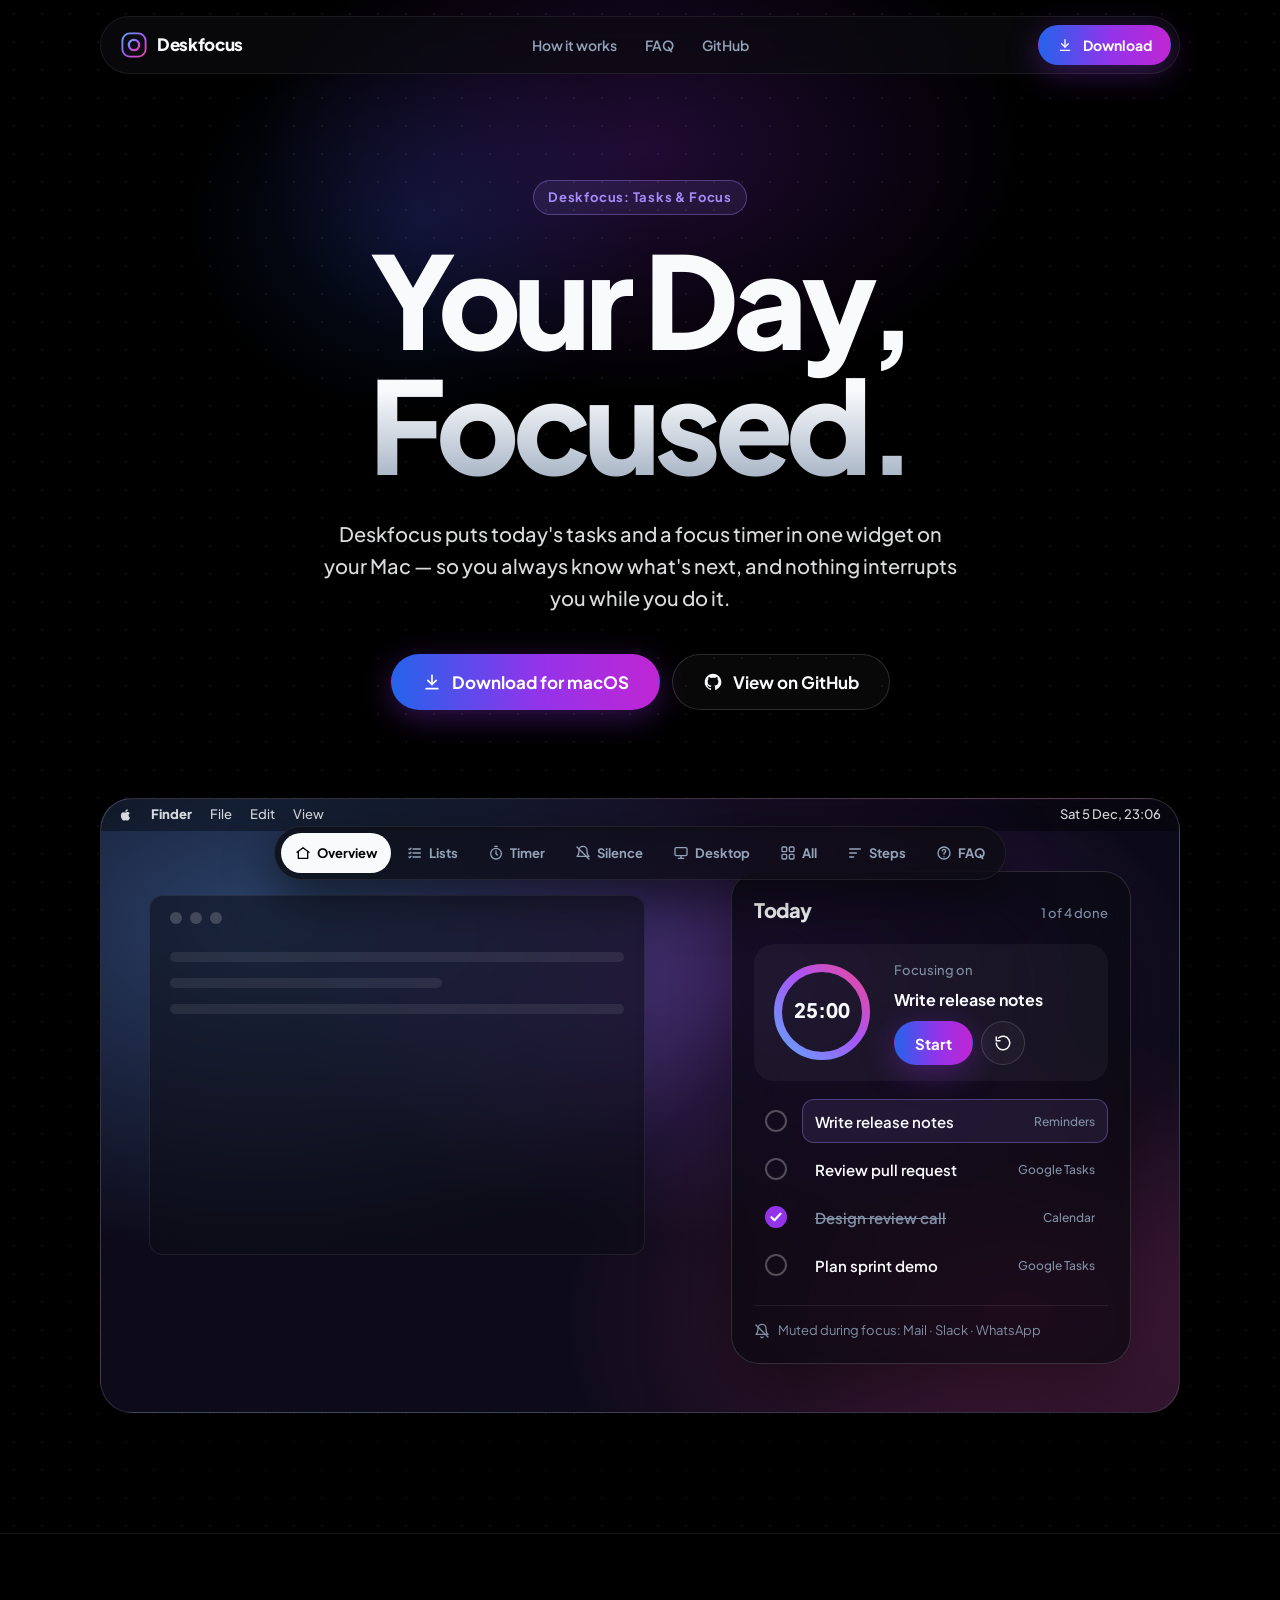
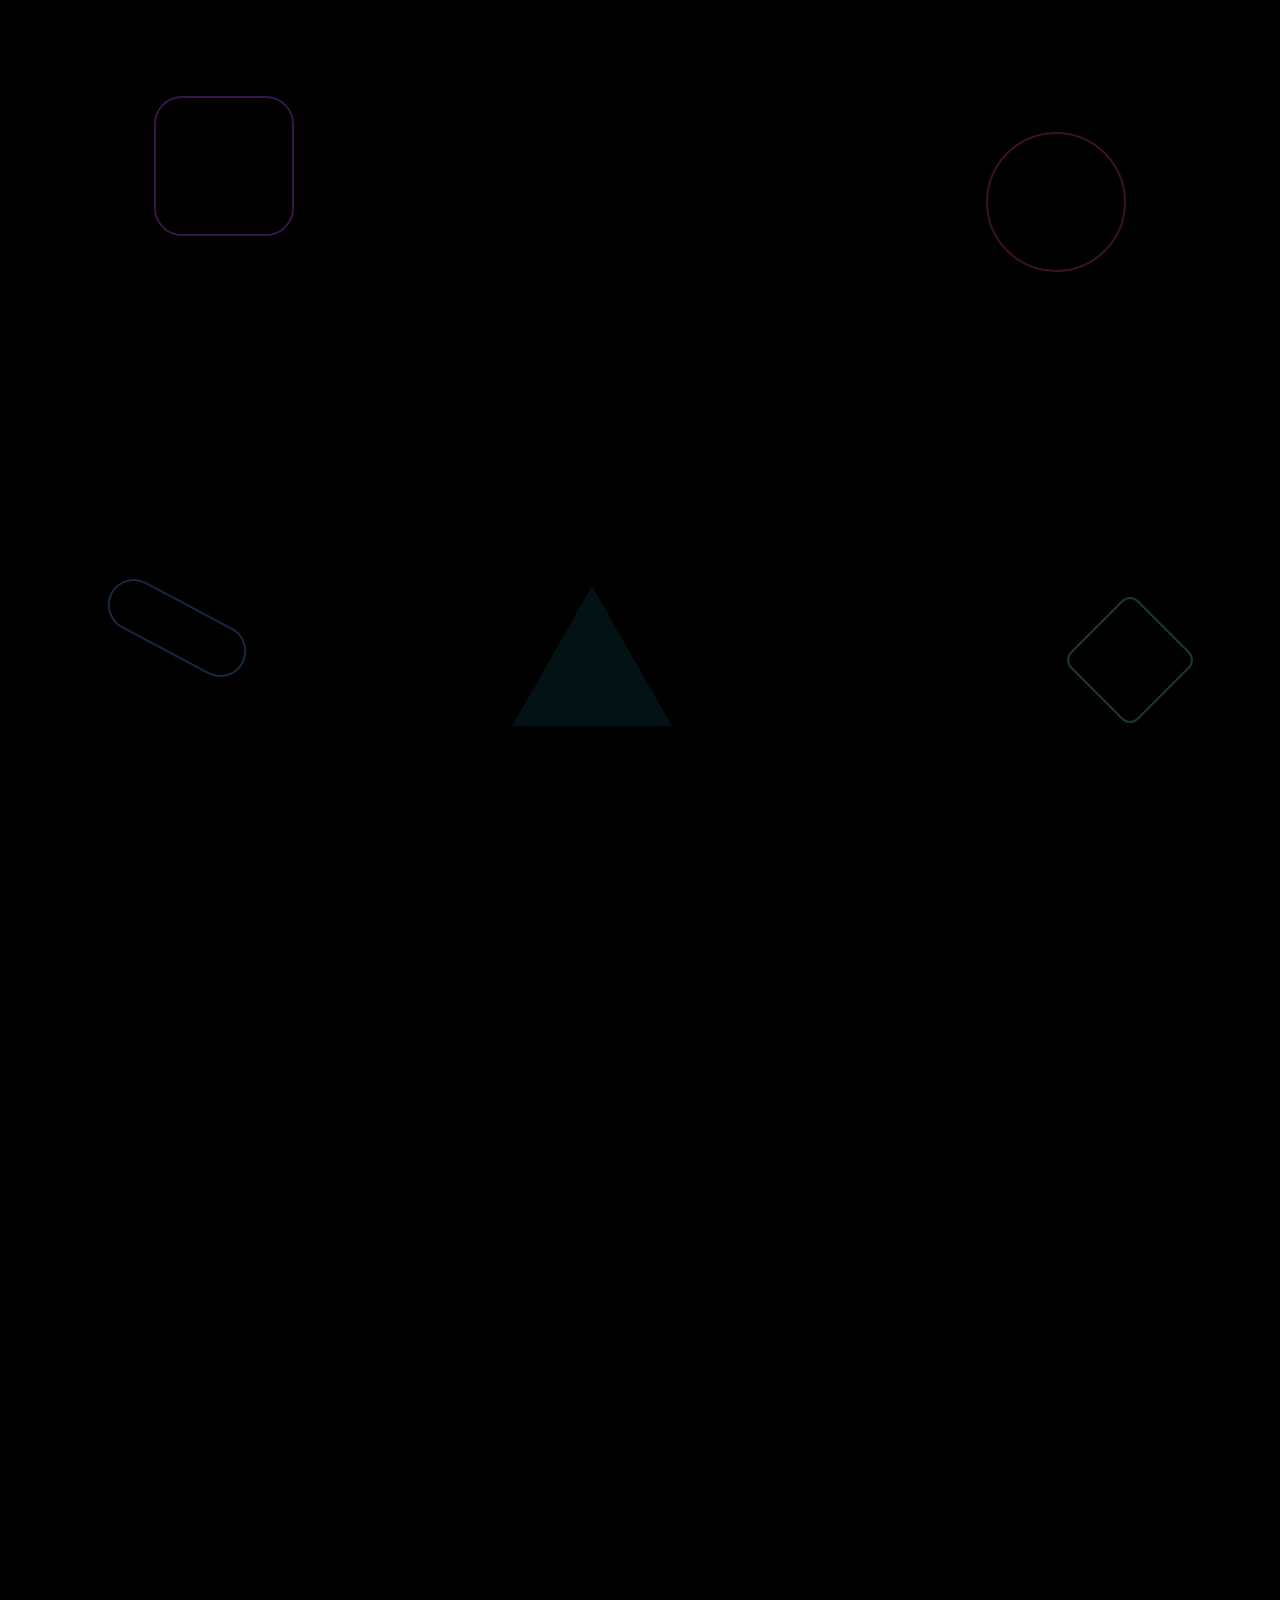
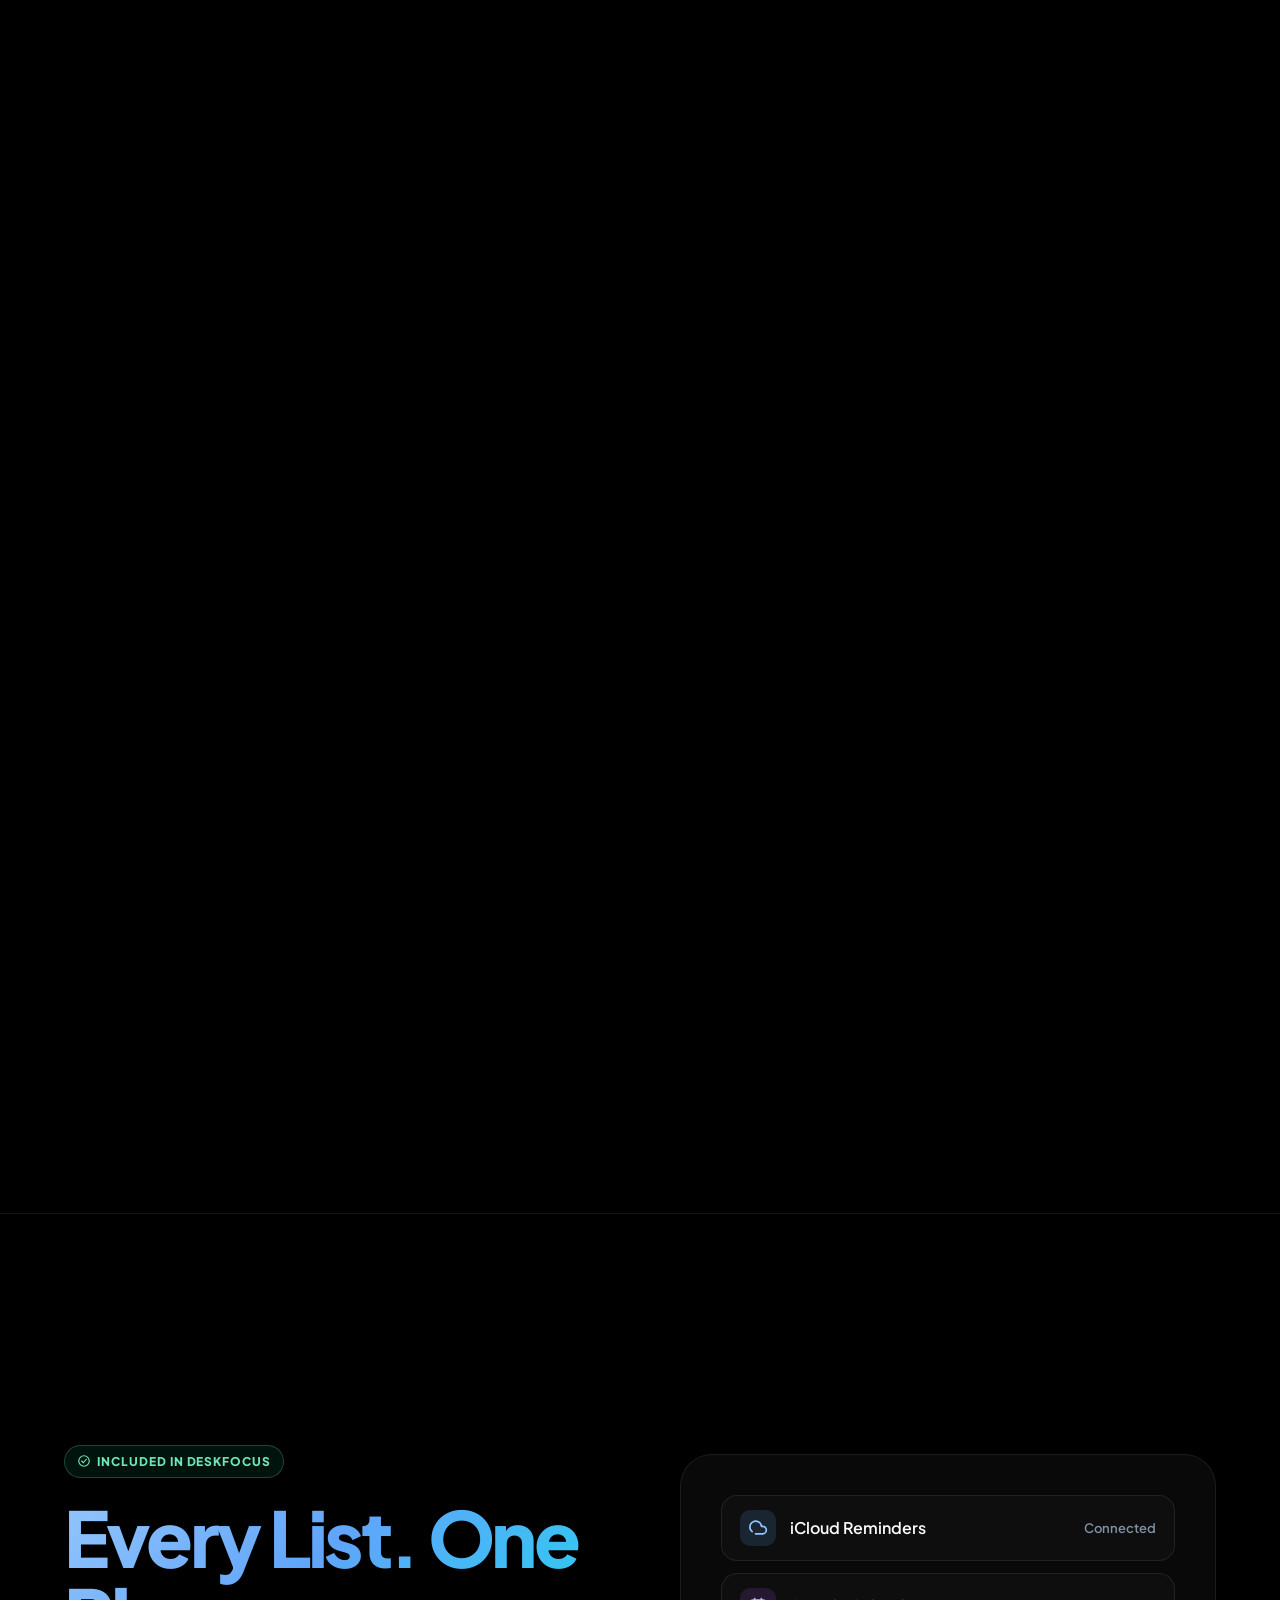
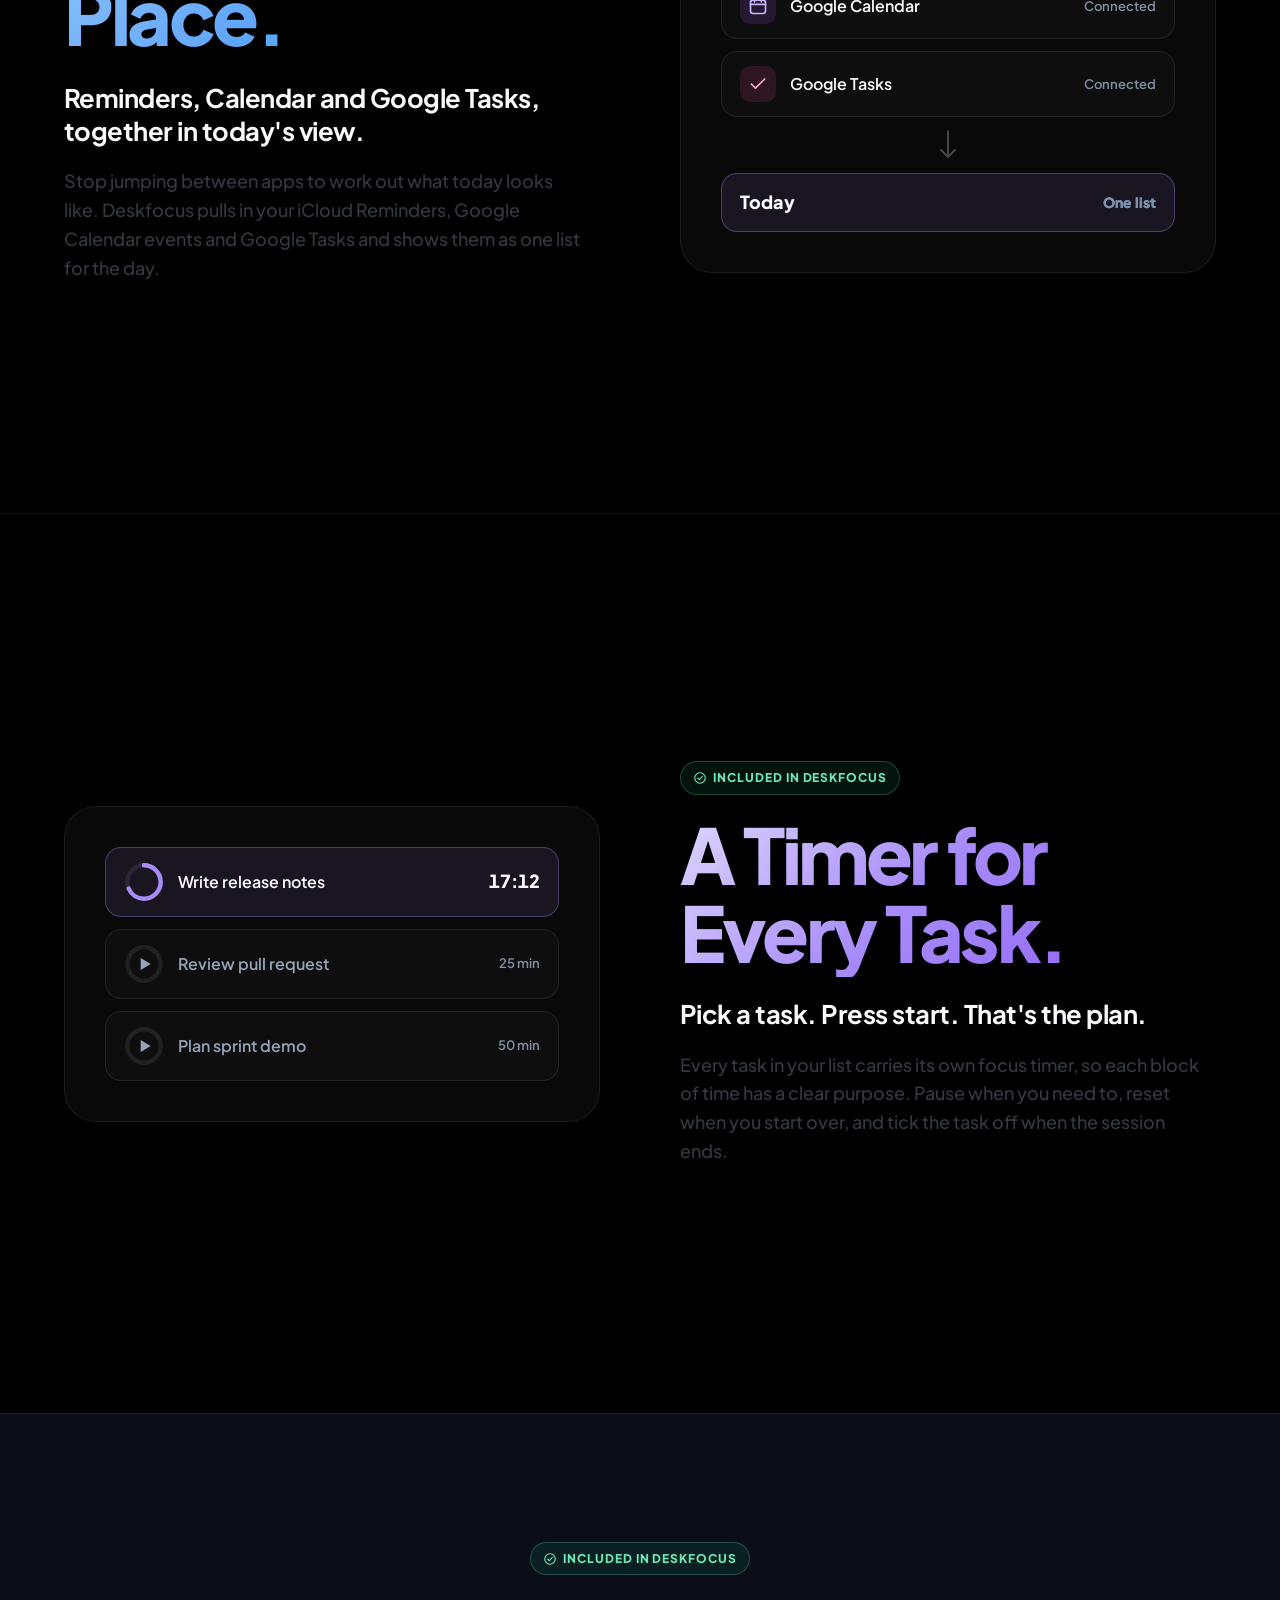
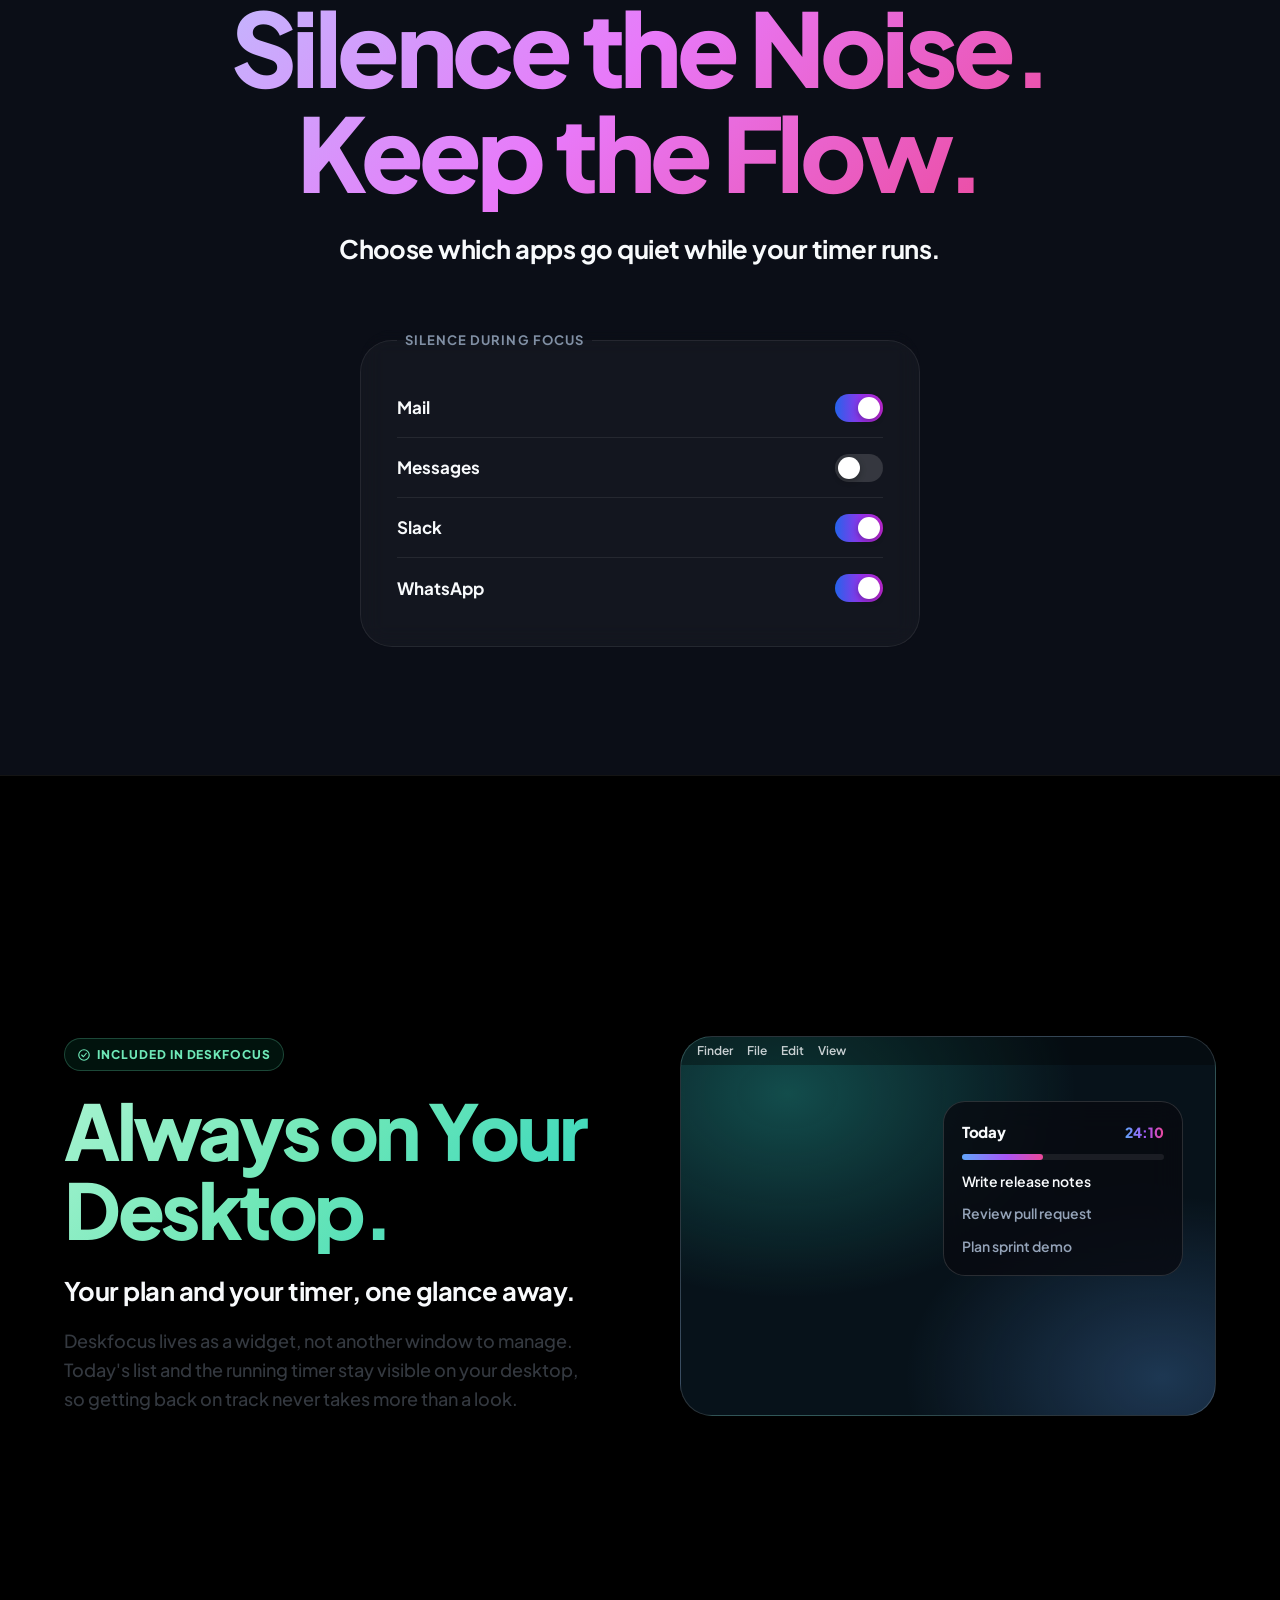
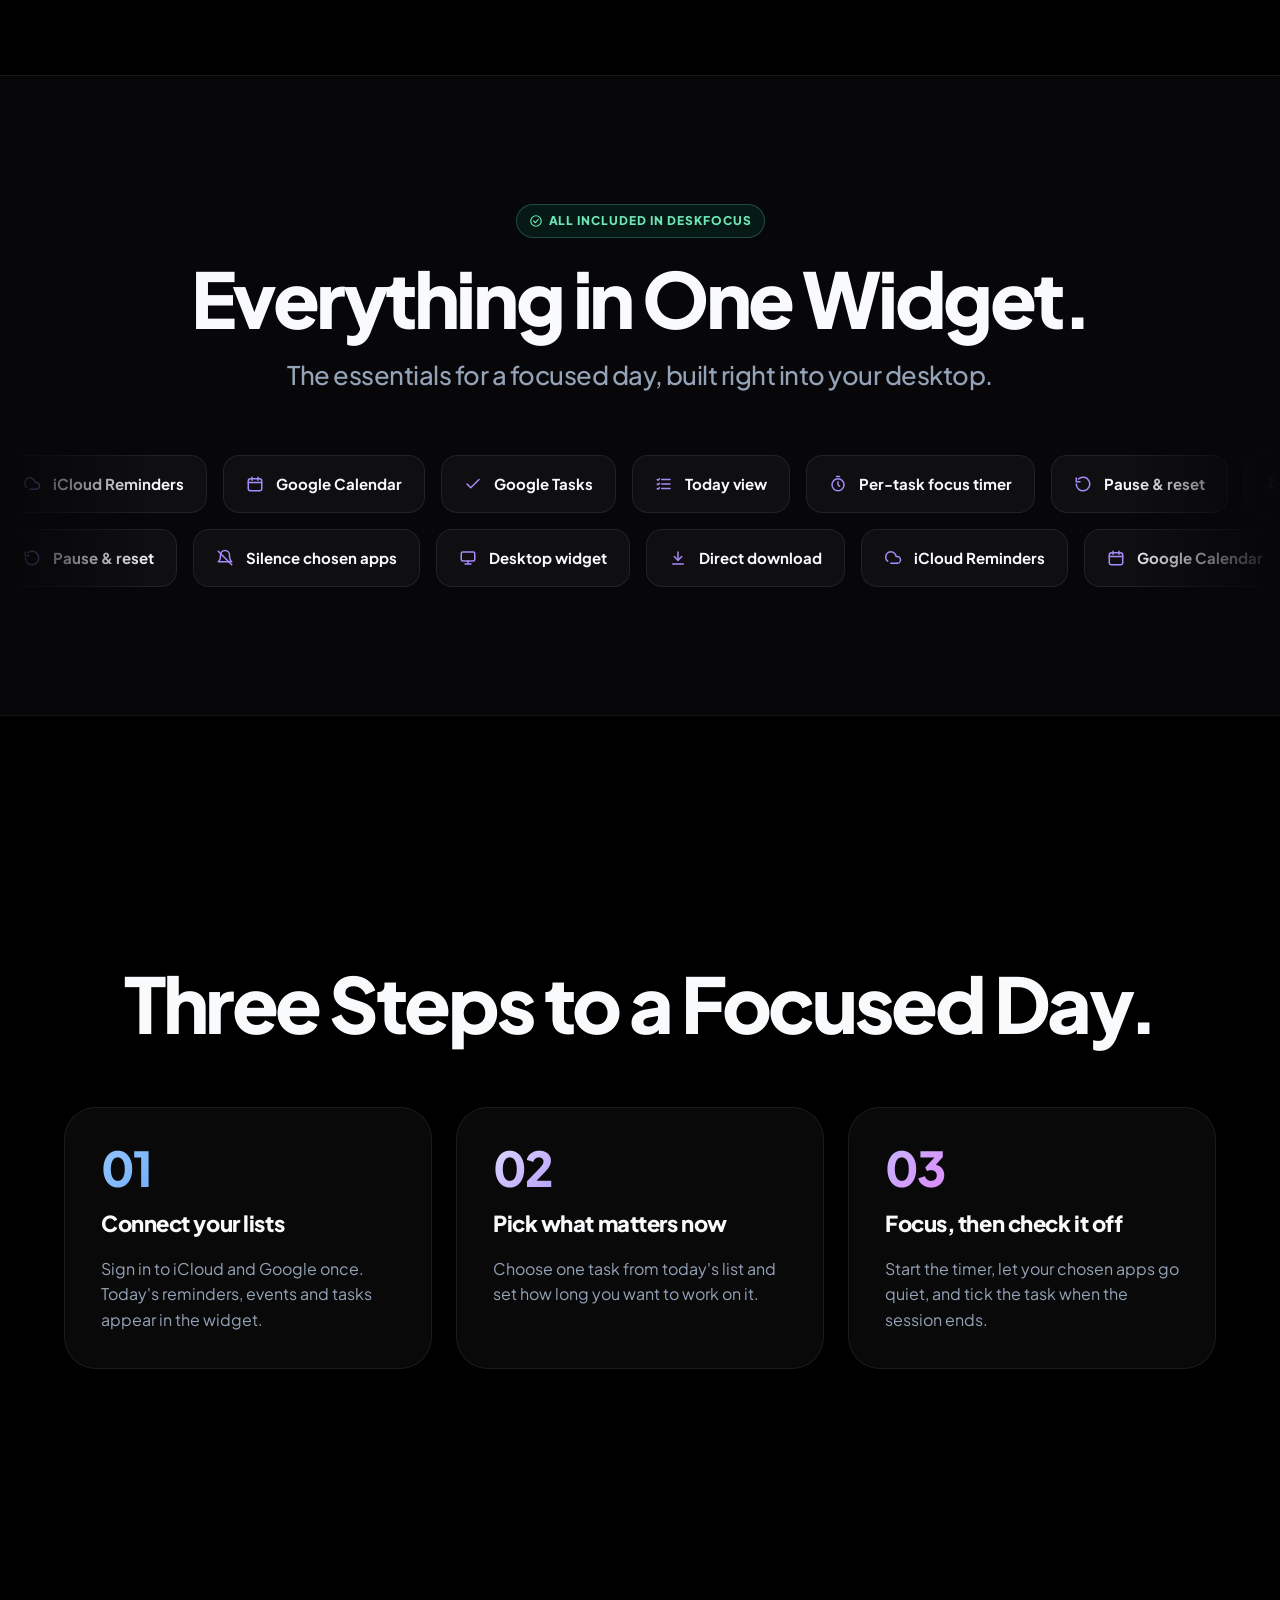
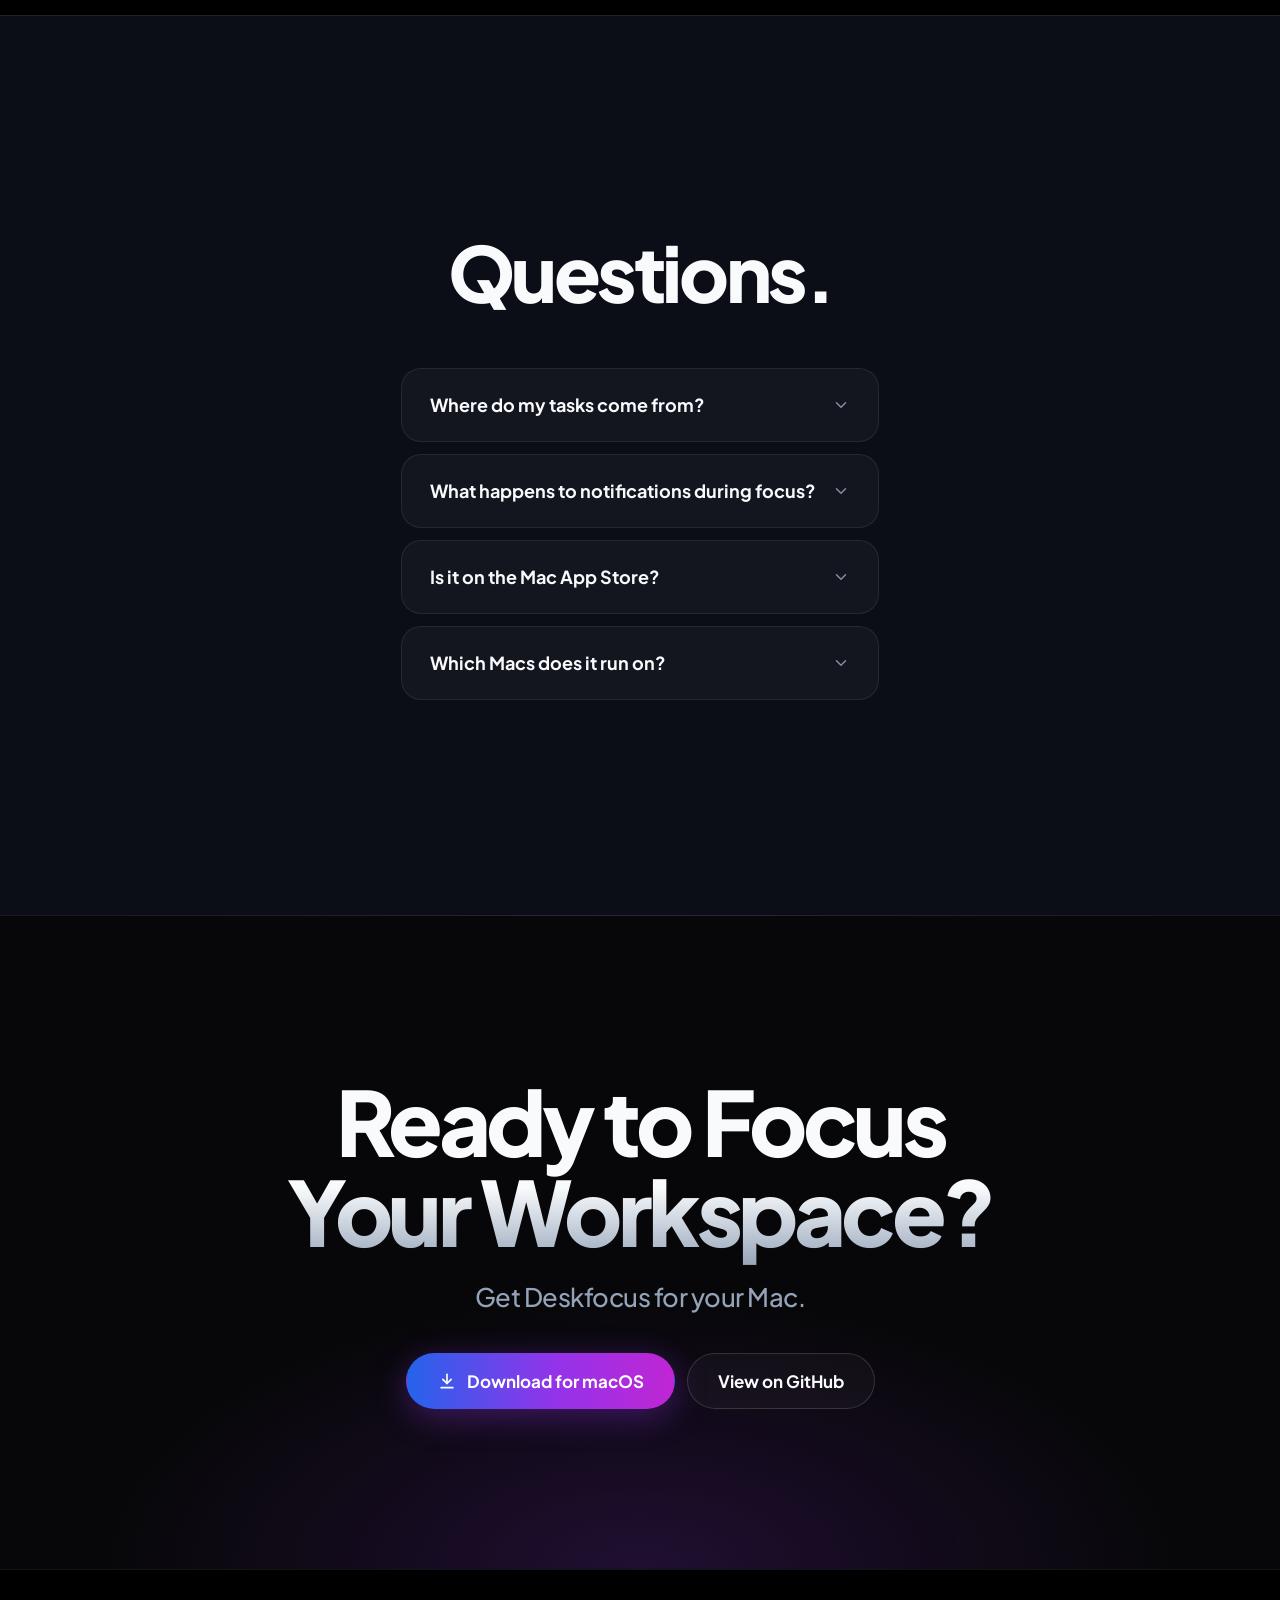
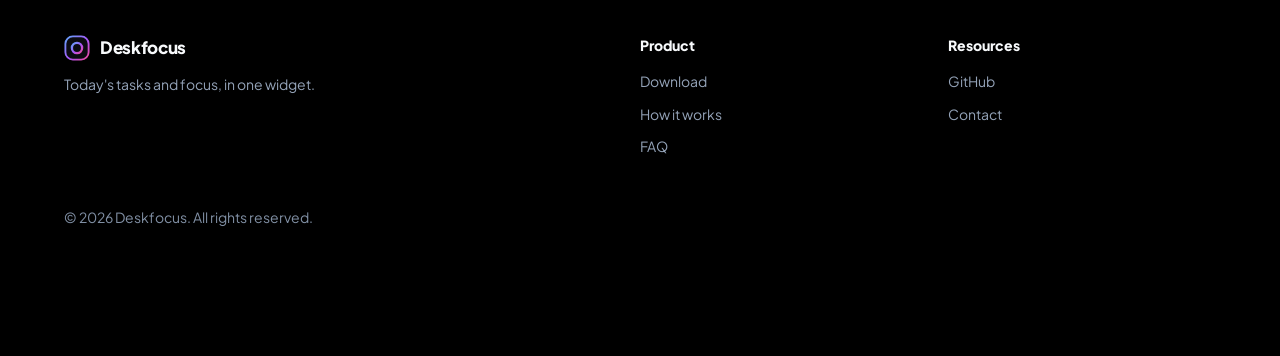
==== commit fdbf3bf4: "Use the name Deskfocus: Tasks & Focus across the website Spells the name Deskfocus everywhere, like " ====
--- a/index.html
+++ b/index.html
@@ -3,9 +3,9 @@
 <head>
   <meta charset="utf-8">
   <meta name="viewport" content="width=device-width, initial-scale=1">
-  <title>DeskFocus — Your Day, Focused.</title>
-  <meta name="description" content="DeskFocus brings iCloud Reminders, Google Calendar and Google Tasks into one macOS widget, with a focus timer on every task and the apps you choose kept quiet.">
-  <meta property="og:title" content="DeskFocus — Your Day, Focused.">
+  <title>Deskfocus: Tasks &amp; Focus — Your Day, Focused.</title>
+  <meta name="description" content="Deskfocus brings iCloud Reminders, Google Calendar and Google Tasks into one macOS widget, with a focus timer on every task and the apps you choose kept quiet.">
+  <meta property="og:title" content="Deskfocus: Tasks &amp; Focus — Your Day, Focused.">
   <meta property="og:description" content="Today's tasks and a focus timer in one macOS widget.">
   <meta property="og:type" content="website">
   <link rel="icon" href="assets/img/favicon.svg" type="image/svg+xml">
@@ -25,7 +25,7 @@
     <nav class="nav" aria-label="Main">
       <a class="brand" href="#top">
         <img class="brand__logo" src="assets/img/favicon.svg" alt="" width="26" height="26">
-        <span class="brand__name">DeskFocus</span>
+        <span class="brand__name">Deskfocus</span>
       </a>
       <ul class="nav__links">
         <li><a href="#how">How it works</a></li>
@@ -44,8 +44,9 @@
     <section id="top" class="hero" data-section="overview">
       <div class="hero__glow" aria-hidden="true"></div>
       <div class="container hero__inner">
+        <p class="hero__eyebrow">Deskfocus: Tasks &amp; Focus</p>
         <h1 class="hero__title">Your Day,<br><span class="hero__title-fade">Focused.</span></h1>
-        <p class="hero__lead">DeskFocus puts today's tasks and a focus timer in one widget on your Mac — so you always know what's next, and nothing interrupts you while you do it.</p>
+        <p class="hero__lead">Deskfocus puts today's tasks and a focus timer in one widget on your Mac — so you always know what's next, and nothing interrupts you while you do it.</p>
         <div class="hero__actions">
           <a class="button button--gradient button--large" href="#download">
             <svg class="icon" width="20" height="20" viewBox="0 0 24 24" aria-hidden="true"><path d="M12 4v11"/><path d="m7 10 5 5 5-5"/><path d="M5 20h14"/></svg>
@@ -83,7 +84,7 @@
             <div class="desktop__window-line"></div>
           </div>
 
-          <div class="widget" role="group" aria-label="Interactive DeskFocus widget preview" data-widget>
+          <div class="widget" role="group" aria-label="Interactive Deskfocus widget preview" data-widget>
             <div class="widget__header">
               <span class="widget__title">Today</span>
               <span class="widget__meta" data-widget-progress>0 of 0 done</span>
@@ -126,7 +127,7 @@
     </section>
 
     <!-- Scroll-driven statement, like Sapphire's "Introducing" band -->
-    <section class="statement" aria-label="Introducing DeskFocus" data-statement>
+    <section class="statement" aria-label="Introducing Deskfocus" data-statement>
       <div class="statement__sticky">
         <span class="shape shape--square" aria-hidden="true"></span>
         <span class="shape shape--circle" aria-hidden="true"></span>
@@ -138,7 +139,7 @@
           <span class="gradient-text gradient-text--blue">calm</span>,
           <span class="gradient-text gradient-text--pink">focused</span> and
           <span class="gradient-text gradient-text--green">on track</span>
-          <span class="statement__intro">— introducing <span class="gradient-text gradient-text--brand">DeskFocus</span></span>
+          <span class="statement__intro">— introducing <span class="gradient-text gradient-text--brand">Deskfocus</span></span>
         </p>
       </div>
     </section>
@@ -149,11 +150,11 @@
         <div class="feature__copy" data-reveal>
           <span class="badge">
             <svg class="icon" width="14" height="14" viewBox="0 0 24 24" aria-hidden="true"><circle cx="12" cy="12" r="9"/><path d="m8 12 3 3 5-6"/></svg>
-            Included in DeskFocus
+            Included in Deskfocus
           </span>
           <h2 id="feature-lists-title" class="feature__title gradient-text gradient-text--blue">Every List. One Place.</h2>
           <p class="feature__subtitle">Reminders, Calendar and Google Tasks, together in today's view.</p>
-          <p class="feature__body" data-reveal-text>Stop jumping between apps to work out what today looks like. DeskFocus pulls in your iCloud Reminders, Google Calendar events and Google Tasks and shows them as one list for the day.</p>
+          <p class="feature__body" data-reveal-text>Stop jumping between apps to work out what today looks like. Deskfocus pulls in your iCloud Reminders, Google Calendar events and Google Tasks and shows them as one list for the day.</p>
         </div>
         <div class="card feature__visual" data-reveal>
           <div class="source-row">
@@ -192,7 +193,7 @@
         <div class="feature__copy" data-reveal>
           <span class="badge">
             <svg class="icon" width="14" height="14" viewBox="0 0 24 24" aria-hidden="true"><circle cx="12" cy="12" r="9"/><path d="m8 12 3 3 5-6"/></svg>
-            Included in DeskFocus
+            Included in Deskfocus
           </span>
           <h2 id="feature-timer-title" class="feature__title gradient-text gradient-text--violet">A Timer for Every Task.</h2>
           <p class="feature__subtitle">Pick a task. Press start. That's the plan.</p>
@@ -233,7 +234,7 @@
         <div class="feature__copy feature__copy--centered" data-reveal>
           <span class="badge">
             <svg class="icon" width="14" height="14" viewBox="0 0 24 24" aria-hidden="true"><circle cx="12" cy="12" r="9"/><path d="m8 12 3 3 5-6"/></svg>
-            Included in DeskFocus
+            Included in Deskfocus
           </span>
           <h2 id="feature-silence-title" class="feature__title feature__title--hero gradient-text gradient-text--pink">Silence the Noise.<br>Keep the Flow.</h2>
           <p class="feature__subtitle">Choose which apps go quiet while your timer runs.</p>
@@ -251,11 +252,11 @@
         <div class="feature__copy" data-reveal>
           <span class="badge">
             <svg class="icon" width="14" height="14" viewBox="0 0 24 24" aria-hidden="true"><circle cx="12" cy="12" r="9"/><path d="m8 12 3 3 5-6"/></svg>
-            Included in DeskFocus
+            Included in Deskfocus
           </span>
           <h2 id="feature-desktop-title" class="feature__title gradient-text gradient-text--green">Always on Your Desktop.</h2>
           <p class="feature__subtitle">Your plan and your timer, one glance away.</p>
-          <p class="feature__body" data-reveal-text>DeskFocus lives as a widget, not another window to manage. Today's list and the running timer stay visible on your desktop, so getting back on track never takes more than a look.</p>
+          <p class="feature__body" data-reveal-text>Deskfocus lives as a widget, not another window to manage. Today's list and the running timer stay visible on your desktop, so getting back on track never takes more than a look.</p>
         </div>
         <div class="mini-desktop feature__visual" data-reveal aria-hidden="true">
           <div class="mini-desktop__menubar">
@@ -280,7 +281,7 @@
       <div class="container feature__copy--centered" data-reveal>
         <span class="badge">
           <svg class="icon" width="14" height="14" viewBox="0 0 24 24" aria-hidden="true"><circle cx="12" cy="12" r="9"/><path d="m8 12 3 3 5-6"/></svg>
-          All included in DeskFocus
+          All included in Deskfocus
         </span>
         <h2 id="more-title" class="more__title">Everything in One Widget.</h2>
         <p class="feature__subtitle feature__subtitle--muted">The essentials for a focused day, built right into your desktop.</p>
@@ -324,7 +325,7 @@
         <div class="faq">
           <details class="faq__item">
             <summary class="faq__question">Where do my tasks come from?<svg class="faq__chevron icon" width="18" height="18" viewBox="0 0 24 24" aria-hidden="true"><path d="m6 9 6 6 6-6"/></svg></summary>
-            <p class="faq__answer">From iCloud Reminders, Google Calendar and Google Tasks. DeskFocus shows what's due today from all three in one list.</p>
+            <p class="faq__answer">From iCloud Reminders, Google Calendar and Google Tasks. Deskfocus shows what's due today from all three in one list.</p>
           </details>
           <details class="faq__item">
             <summary class="faq__question">What happens to notifications during focus?<svg class="faq__chevron icon" width="18" height="18" viewBox="0 0 24 24" aria-hidden="true"><path d="m6 9 6 6 6-6"/></svg></summary>
@@ -332,7 +333,7 @@
           </details>
           <details class="faq__item">
             <summary class="faq__question">Is it on the Mac App Store?<svg class="faq__chevron icon" width="18" height="18" viewBox="0 0 24 24" aria-hidden="true"><path d="m6 9 6 6 6-6"/></svg></summary>
-            <p class="faq__answer">No — DeskFocus is a direct download from this site.</p>
+            <p class="faq__answer">No — Deskfocus is a direct download from this site.</p>
           </details>
           <details class="faq__item">
             <summary class="faq__question">Which Macs does it run on?<svg class="faq__chevron icon" width="18" height="18" viewBox="0 0 24 24" aria-hidden="true"><path d="m6 9 6 6 6-6"/></svg></summary>
@@ -346,7 +347,7 @@
     <section id="download" class="cta" data-section="download" aria-labelledby="download-title">
       <div class="container cta__inner" data-reveal>
         <h2 id="download-title" class="cta__title">Ready to Focus<br><span class="hero__title-fade">Your Workspace?</span></h2>
-        <p class="feature__subtitle feature__subtitle--muted">Get DeskFocus for your Mac.</p>
+        <p class="feature__subtitle feature__subtitle--muted">Get Deskfocus for your Mac.</p>
         <div class="hero__actions">
           <a class="button button--gradient button--large" href="https://github.com/bilgaaaaa/deskfocus/releases/latest">
             <svg class="icon" width="20" height="20" viewBox="0 0 24 24" aria-hidden="true"><path d="M12 4v11"/><path d="m7 10 5 5 5-5"/><path d="M5 20h14"/></svg>
@@ -363,7 +364,7 @@
       <div class="site-footer__brand">
         <a class="brand" href="#top">
           <img class="brand__logo" src="assets/img/favicon.svg" alt="" width="26" height="26">
-          <span class="brand__name">DeskFocus</span>
+          <span class="brand__name">Deskfocus</span>
         </a>
         <p class="text-muted">Today's tasks and focus, in one widget.</p>
       </div>
@@ -383,7 +384,7 @@
         </ul>
       </div>
     </div>
-    <p class="container site-footer__copyright">© <span data-current-year>2026</span> DeskFocus. All rights reserved.</p>
+    <p class="container site-footer__copyright">© <span data-current-year>2026</span> Deskfocus. All rights reserved.</p>
   </footer>
 
   <!-- Sticky section navigation, like Sapphire's bottom bar -->
--- a/assets/css/styles.css
+++ b/assets/css/styles.css
@@ -1,4 +1,4 @@
-/* DeskFocus website styles: tokens, base, components, then page sections. */
+/* Deskfocus website styles: tokens, base, components, then page sections. */
 
 :root {
   --color-bg: #000000;
@@ -336,6 +336,19 @@
   text-align: center;
 }
 
+/* Full store name above the headline: Deskfocus is the name, "Tasks & Focus" the tagline. */
+.hero__eyebrow {
+  margin-bottom: 20px;
+  padding: 6px 14px;
+  border: 1px solid var(--color-accent-border);
+  border-radius: var(--radius-pill);
+  background: var(--color-accent-surface);
+  color: var(--color-accent);
+  font-size: 13px;
+  font-weight: 700;
+  letter-spacing: 0.06em;
+}
+
 .hero__title {
   font-size: clamp(56px, 10vw, 128px);
   font-weight: 800;
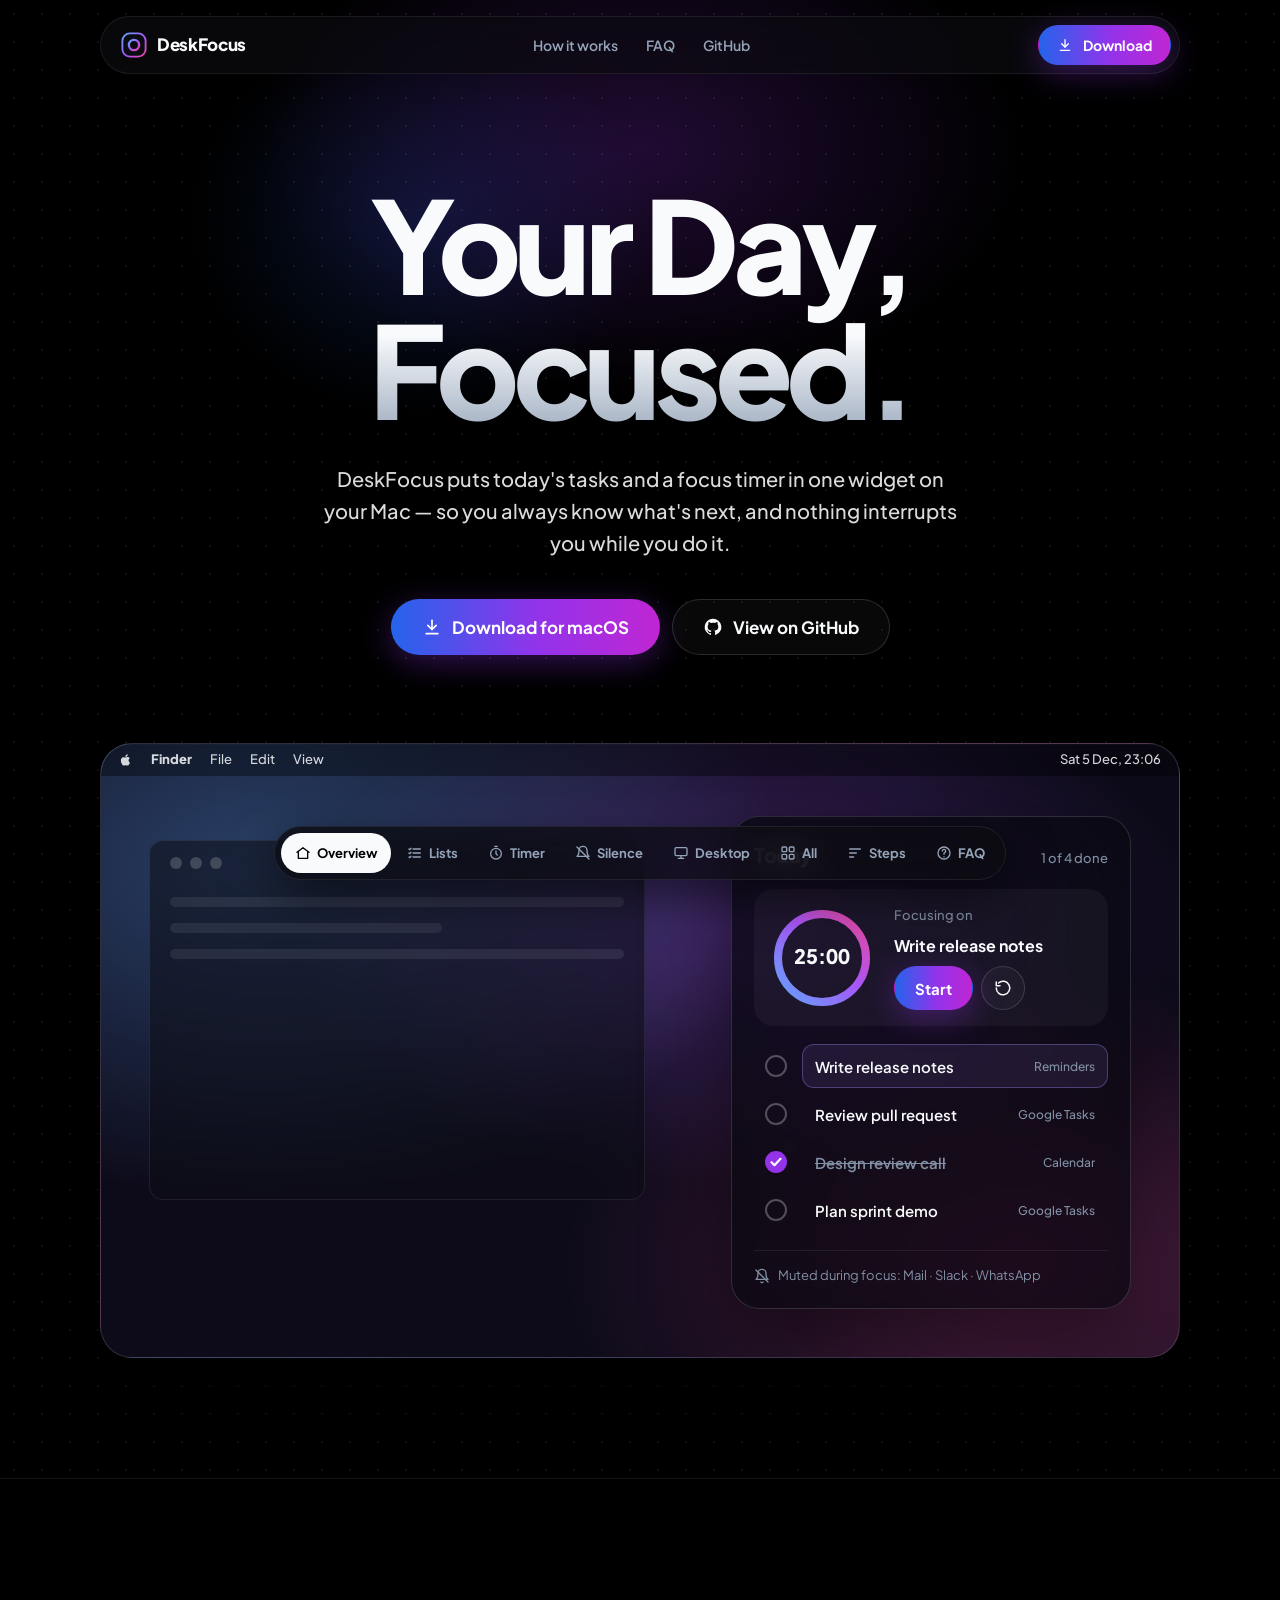
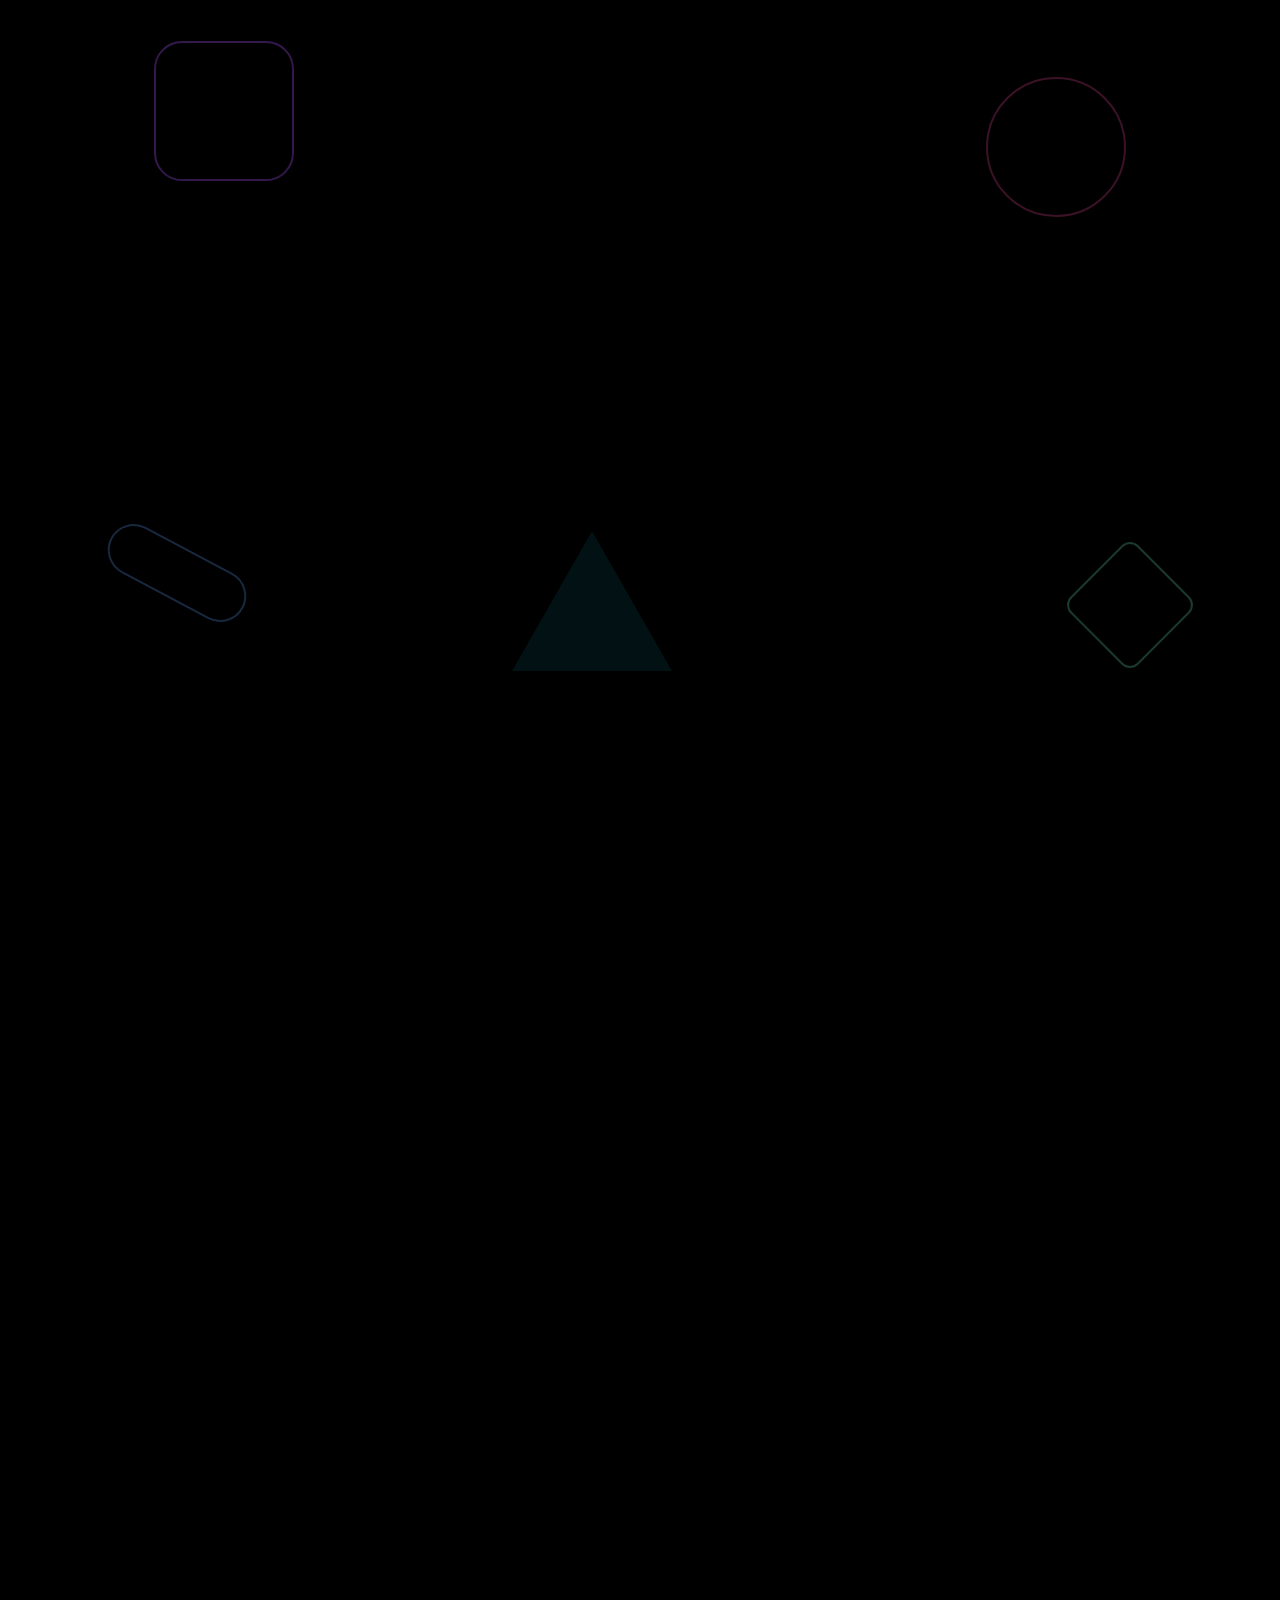
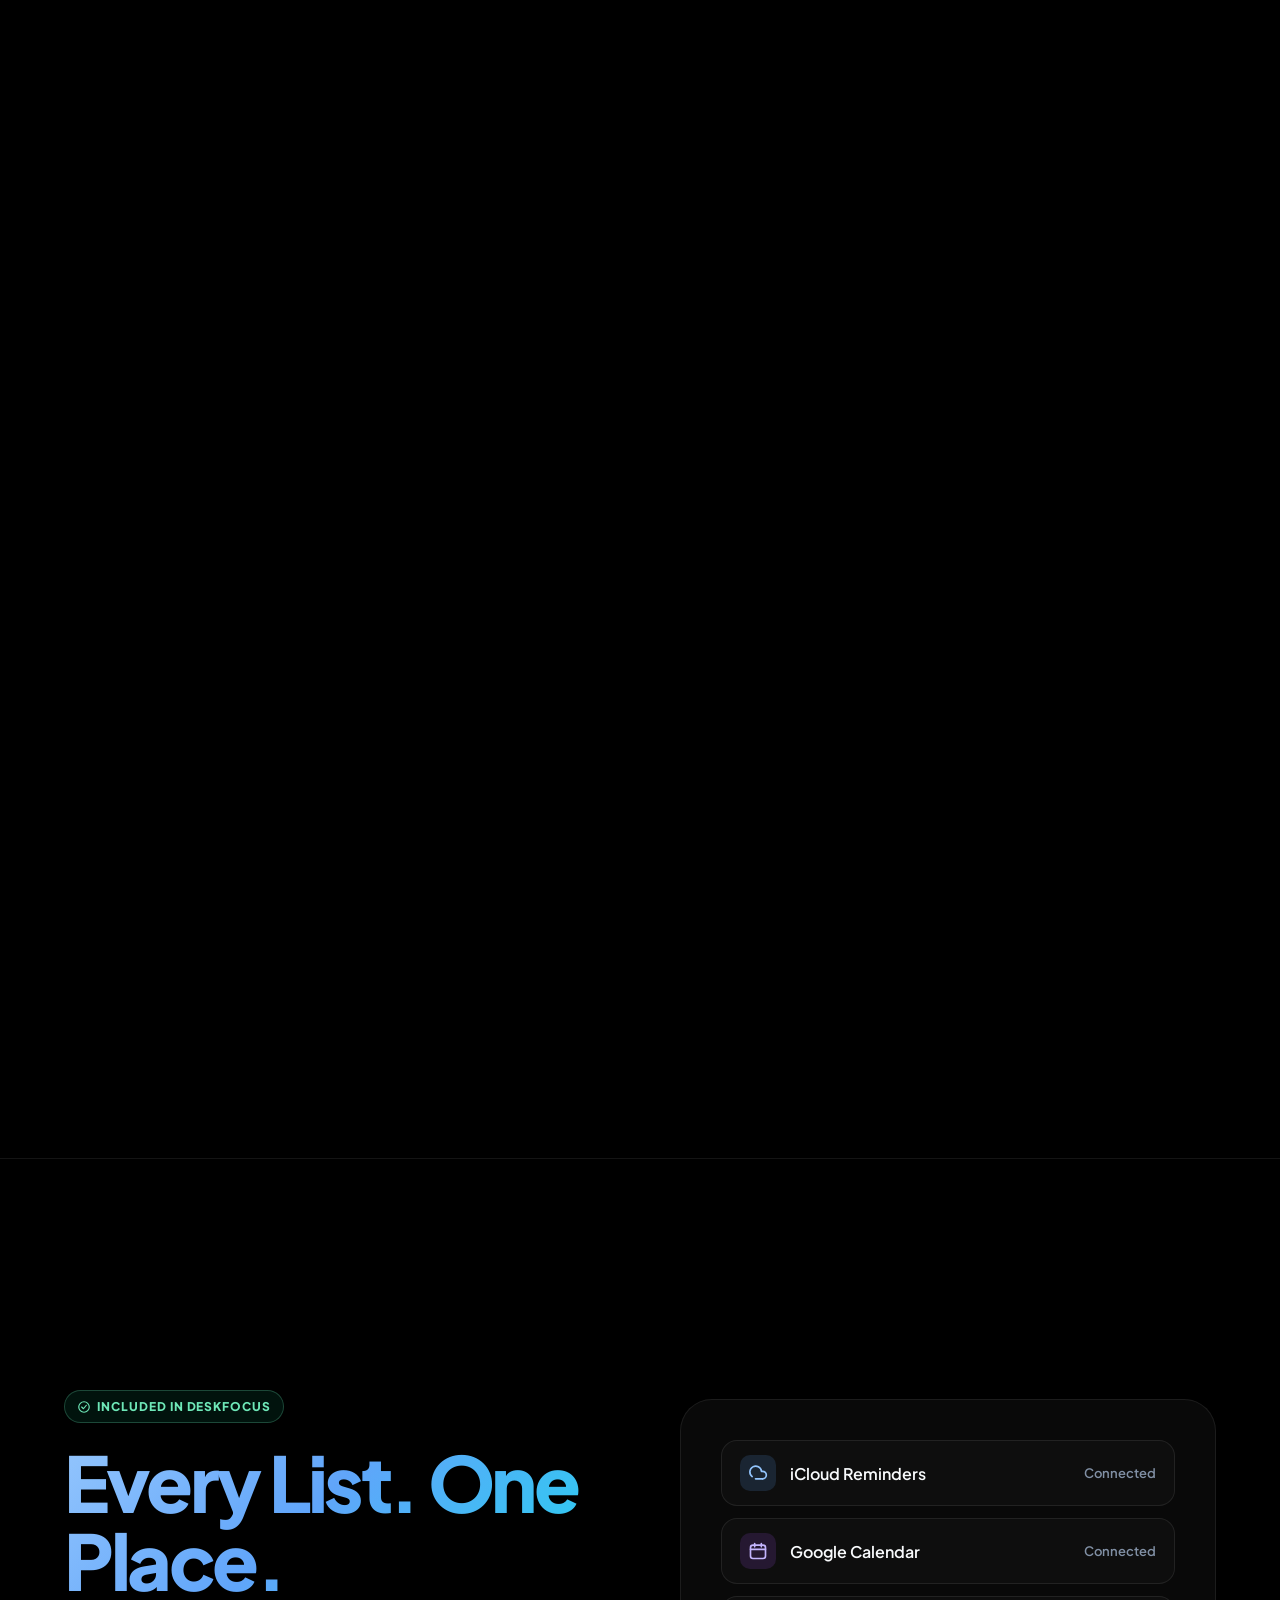
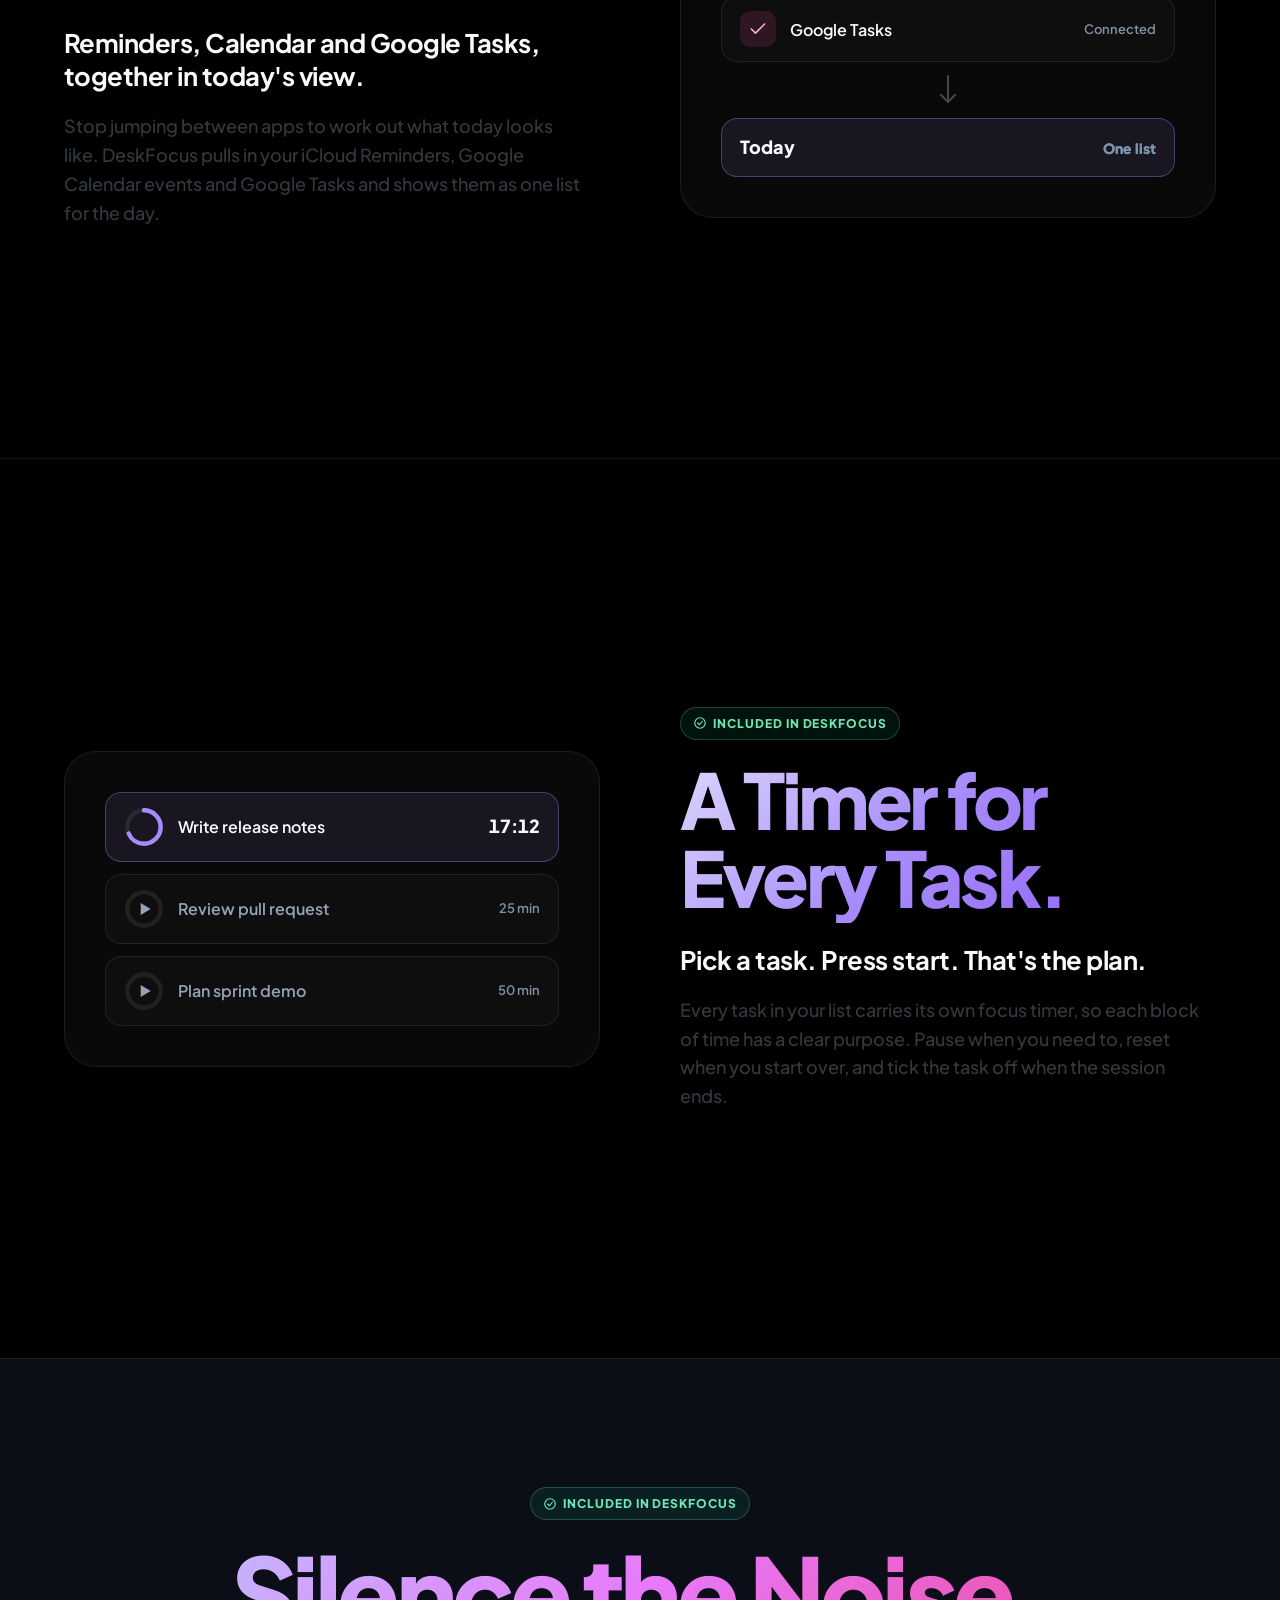
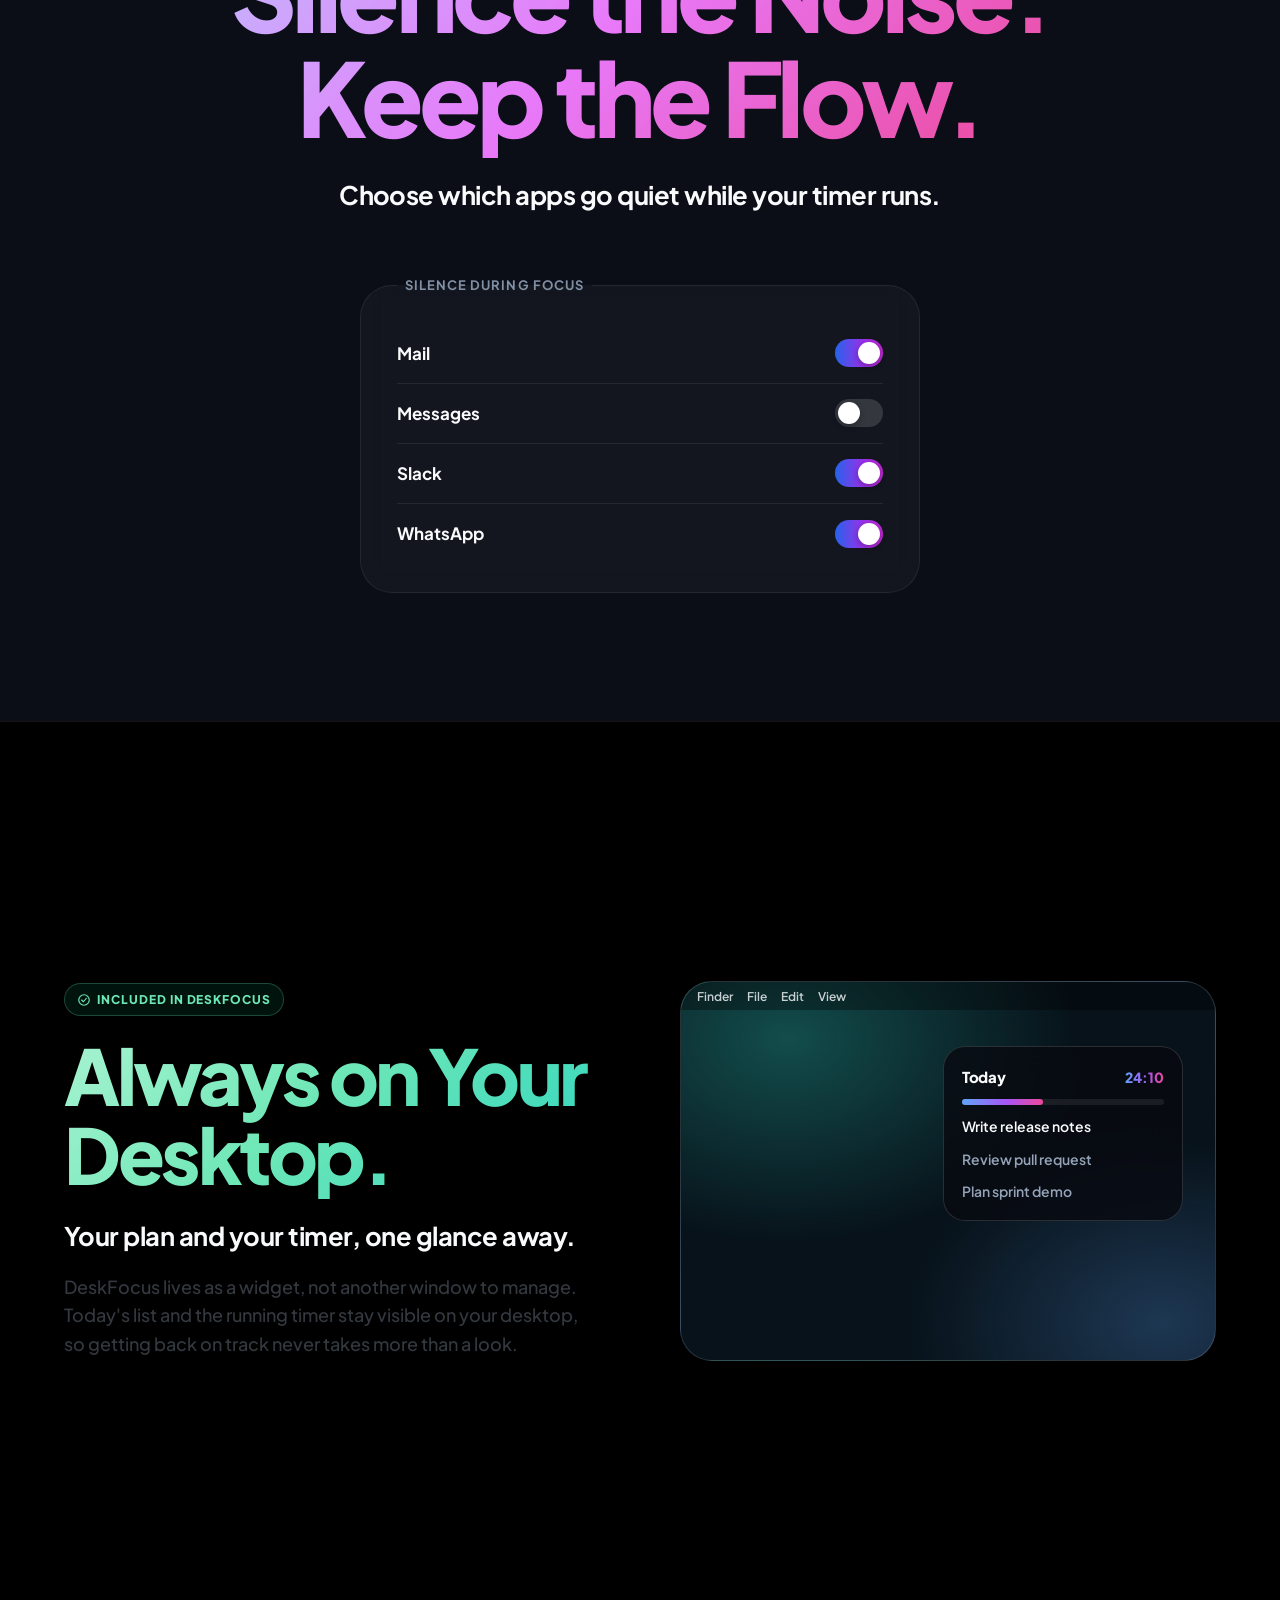
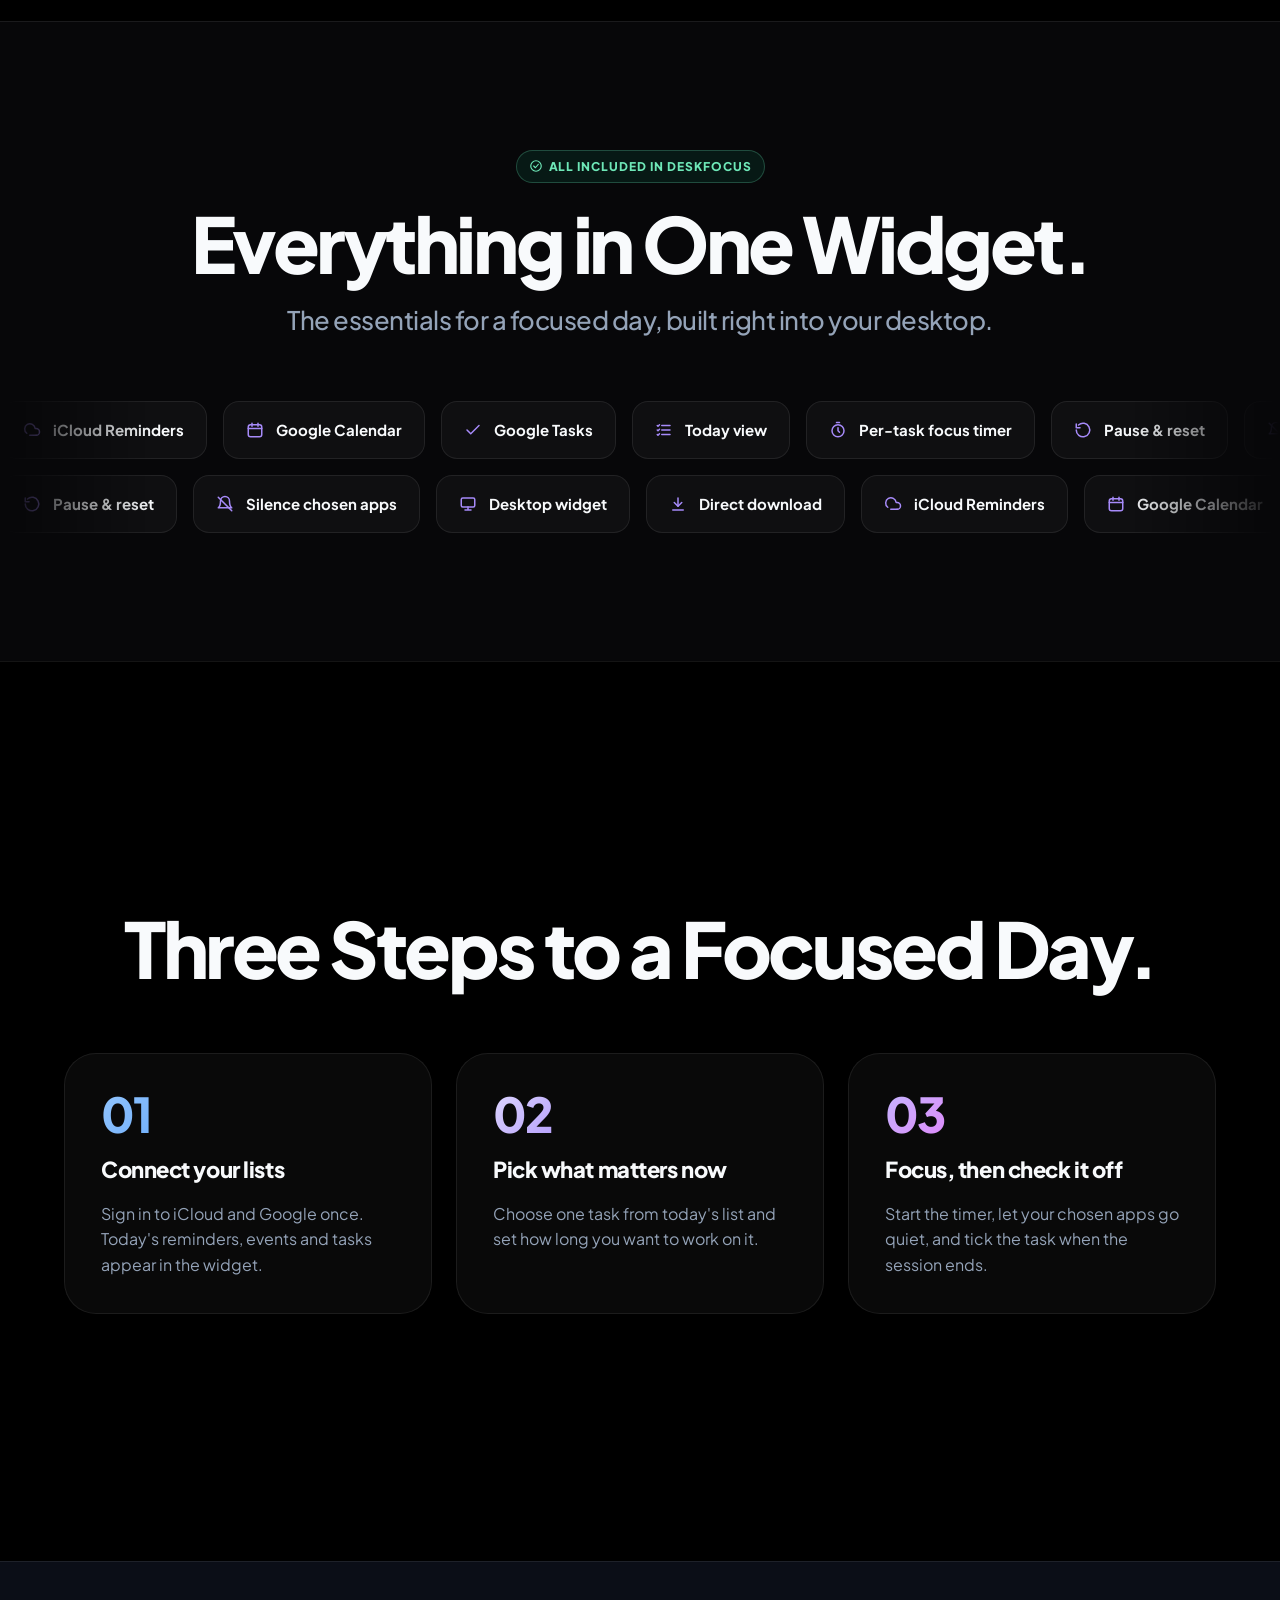
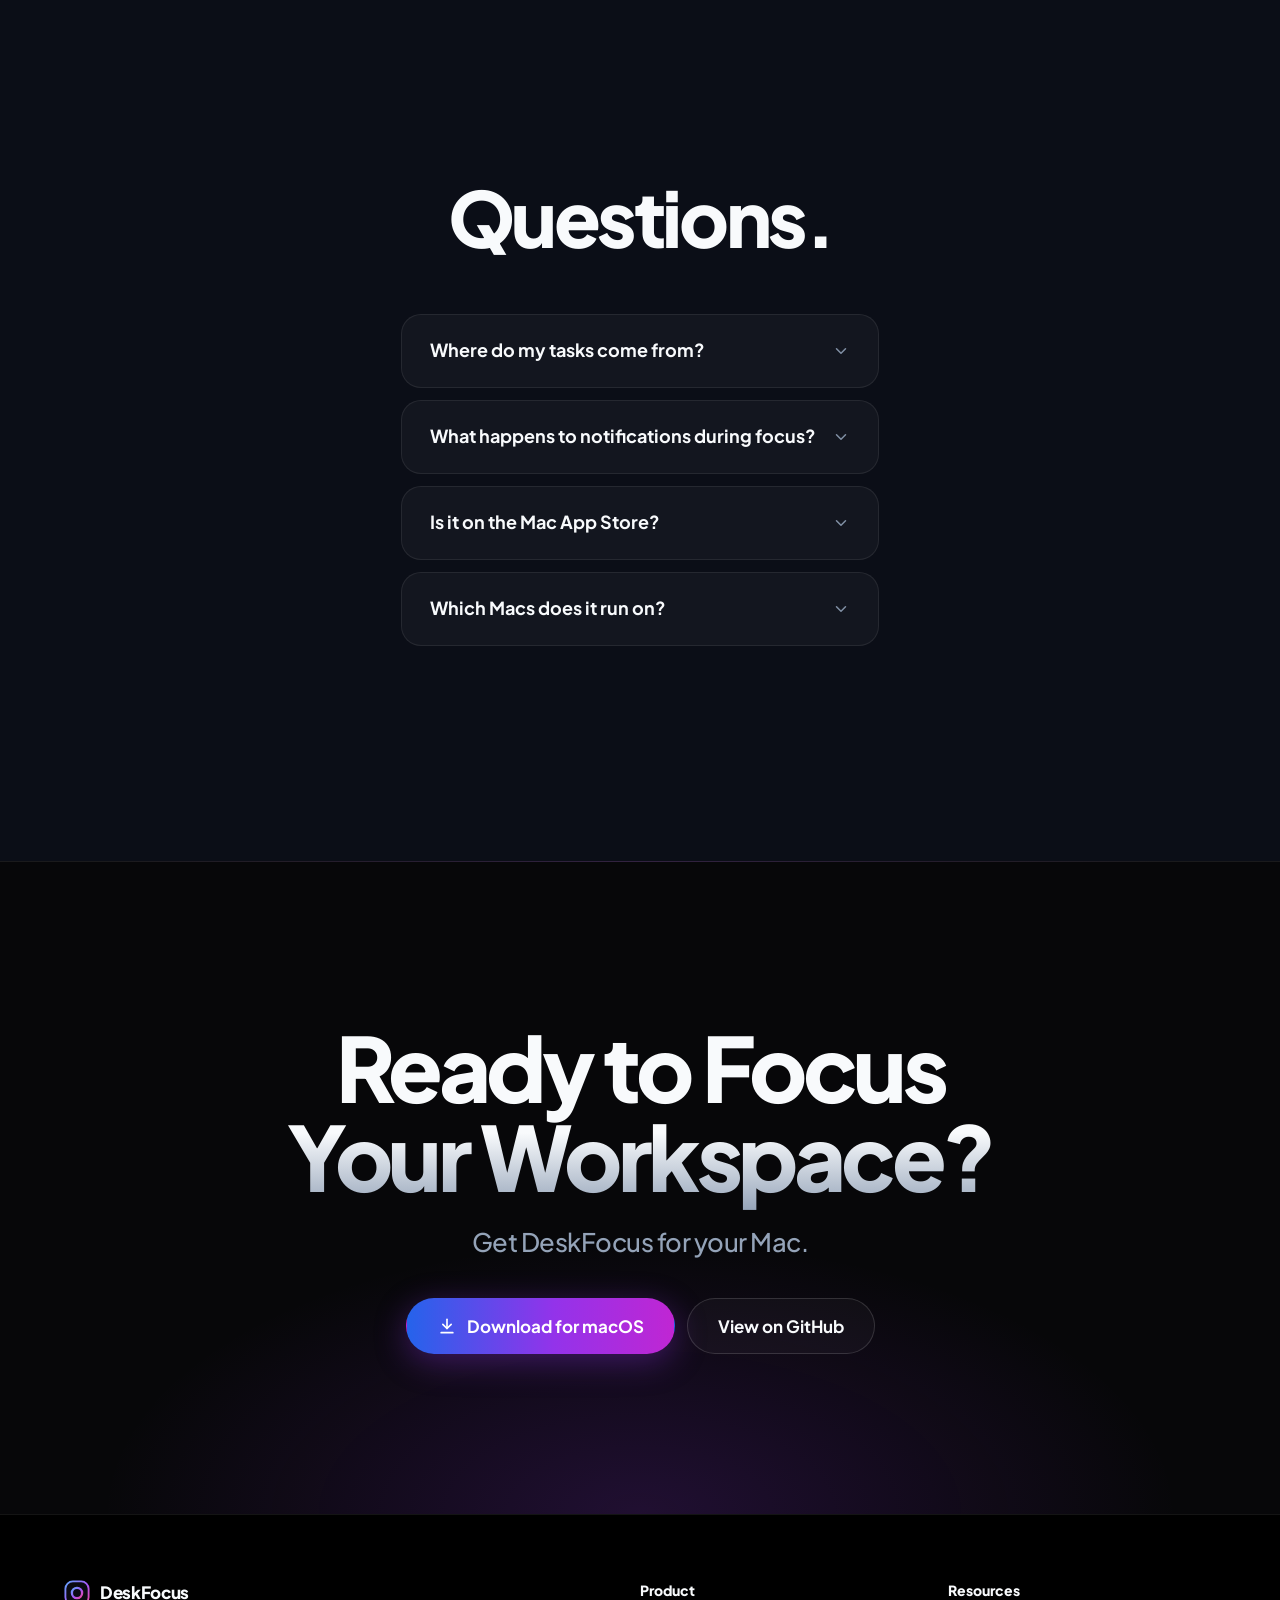
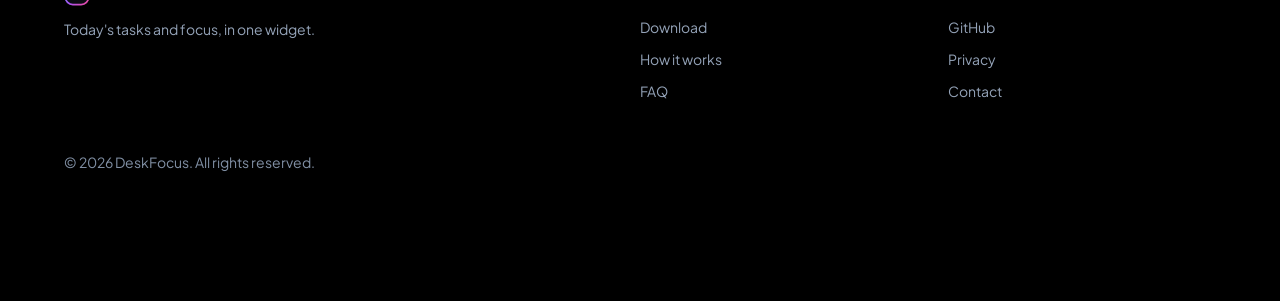
==== commit 777567ee: "Add privacy policy page Adds privacy.html covering the Mac and iPhone apps, Google API Limited Use, " ====
--- a/index.html
+++ b/index.html
@@ -3,9 +3,9 @@
 <head>
   <meta charset="utf-8">
   <meta name="viewport" content="width=device-width, initial-scale=1">
-  <title>Deskfocus: Tasks &amp; Focus — Your Day, Focused.</title>
-  <meta name="description" content="Deskfocus brings iCloud Reminders, Google Calendar and Google Tasks into one macOS widget, with a focus timer on every task and the apps you choose kept quiet.">
-  <meta property="og:title" content="Deskfocus: Tasks &amp; Focus — Your Day, Focused.">
+  <title>DeskFocus — Your Day, Focused.</title>
+  <meta name="description" content="DeskFocus brings iCloud Reminders, Google Calendar and Google Tasks into one macOS widget, with a focus timer on every task and the apps you choose kept quiet.">
+  <meta property="og:title" content="DeskFocus — Your Day, Focused.">
   <meta property="og:description" content="Today's tasks and a focus timer in one macOS widget.">
   <meta property="og:type" content="website">
   <link rel="icon" href="assets/img/favicon.svg" type="image/svg+xml">
@@ -25,7 +25,7 @@
     <nav class="nav" aria-label="Main">
       <a class="brand" href="#top">
         <img class="brand__logo" src="assets/img/favicon.svg" alt="" width="26" height="26">
-        <span class="brand__name">Deskfocus</span>
+        <span class="brand__name">DeskFocus</span>
       </a>
       <ul class="nav__links">
         <li><a href="#how">How it works</a></li>
@@ -44,9 +44,8 @@
     <section id="top" class="hero" data-section="overview">
       <div class="hero__glow" aria-hidden="true"></div>
       <div class="container hero__inner">
-        <p class="hero__eyebrow">Deskfocus: Tasks &amp; Focus</p>
         <h1 class="hero__title">Your Day,<br><span class="hero__title-fade">Focused.</span></h1>
-        <p class="hero__lead">Deskfocus puts today's tasks and a focus timer in one widget on your Mac — so you always know what's next, and nothing interrupts you while you do it.</p>
+        <p class="hero__lead">DeskFocus puts today's tasks and a focus timer in one widget on your Mac — so you always know what's next, and nothing interrupts you while you do it.</p>
         <div class="hero__actions">
           <a class="button button--gradient button--large" href="#download">
             <svg class="icon" width="20" height="20" viewBox="0 0 24 24" aria-hidden="true"><path d="M12 4v11"/><path d="m7 10 5 5 5-5"/><path d="M5 20h14"/></svg>
@@ -84,7 +83,7 @@
             <div class="desktop__window-line"></div>
           </div>
 
-          <div class="widget" role="group" aria-label="Interactive Deskfocus widget preview" data-widget>
+          <div class="widget" role="group" aria-label="Interactive DeskFocus widget preview" data-widget>
             <div class="widget__header">
               <span class="widget__title">Today</span>
               <span class="widget__meta" data-widget-progress>0 of 0 done</span>
@@ -127,7 +126,7 @@
     </section>
 
     <!-- Scroll-driven statement, like Sapphire's "Introducing" band -->
-    <section class="statement" aria-label="Introducing Deskfocus" data-statement>
+    <section class="statement" aria-label="Introducing DeskFocus" data-statement>
       <div class="statement__sticky">
         <span class="shape shape--square" aria-hidden="true"></span>
         <span class="shape shape--circle" aria-hidden="true"></span>
@@ -139,7 +138,7 @@
           <span class="gradient-text gradient-text--blue">calm</span>,
           <span class="gradient-text gradient-text--pink">focused</span> and
           <span class="gradient-text gradient-text--green">on track</span>
-          <span class="statement__intro">— introducing <span class="gradient-text gradient-text--brand">Deskfocus</span></span>
+          <span class="statement__intro">— introducing <span class="gradient-text gradient-text--brand">DeskFocus</span></span>
         </p>
       </div>
     </section>
@@ -150,11 +149,11 @@
         <div class="feature__copy" data-reveal>
           <span class="badge">
             <svg class="icon" width="14" height="14" viewBox="0 0 24 24" aria-hidden="true"><circle cx="12" cy="12" r="9"/><path d="m8 12 3 3 5-6"/></svg>
-            Included in Deskfocus
+            Included in DeskFocus
           </span>
           <h2 id="feature-lists-title" class="feature__title gradient-text gradient-text--blue">Every List. One Place.</h2>
           <p class="feature__subtitle">Reminders, Calendar and Google Tasks, together in today's view.</p>
-          <p class="feature__body" data-reveal-text>Stop jumping between apps to work out what today looks like. Deskfocus pulls in your iCloud Reminders, Google Calendar events and Google Tasks and shows them as one list for the day.</p>
+          <p class="feature__body" data-reveal-text>Stop jumping between apps to work out what today looks like. DeskFocus pulls in your iCloud Reminders, Google Calendar events and Google Tasks and shows them as one list for the day.</p>
         </div>
         <div class="card feature__visual" data-reveal>
           <div class="source-row">
@@ -193,7 +192,7 @@
         <div class="feature__copy" data-reveal>
           <span class="badge">
             <svg class="icon" width="14" height="14" viewBox="0 0 24 24" aria-hidden="true"><circle cx="12" cy="12" r="9"/><path d="m8 12 3 3 5-6"/></svg>
-            Included in Deskfocus
+            Included in DeskFocus
           </span>
           <h2 id="feature-timer-title" class="feature__title gradient-text gradient-text--violet">A Timer for Every Task.</h2>
           <p class="feature__subtitle">Pick a task. Press start. That's the plan.</p>
@@ -234,7 +233,7 @@
         <div class="feature__copy feature__copy--centered" data-reveal>
           <span class="badge">
             <svg class="icon" width="14" height="14" viewBox="0 0 24 24" aria-hidden="true"><circle cx="12" cy="12" r="9"/><path d="m8 12 3 3 5-6"/></svg>
-            Included in Deskfocus
+            Included in DeskFocus
           </span>
           <h2 id="feature-silence-title" class="feature__title feature__title--hero gradient-text gradient-text--pink">Silence the Noise.<br>Keep the Flow.</h2>
           <p class="feature__subtitle">Choose which apps go quiet while your timer runs.</p>
@@ -252,11 +251,11 @@
         <div class="feature__copy" data-reveal>
           <span class="badge">
             <svg class="icon" width="14" height="14" viewBox="0 0 24 24" aria-hidden="true"><circle cx="12" cy="12" r="9"/><path d="m8 12 3 3 5-6"/></svg>
-            Included in Deskfocus
+            Included in DeskFocus
           </span>
           <h2 id="feature-desktop-title" class="feature__title gradient-text gradient-text--green">Always on Your Desktop.</h2>
           <p class="feature__subtitle">Your plan and your timer, one glance away.</p>
-          <p class="feature__body" data-reveal-text>Deskfocus lives as a widget, not another window to manage. Today's list and the running timer stay visible on your desktop, so getting back on track never takes more than a look.</p>
+          <p class="feature__body" data-reveal-text>DeskFocus lives as a widget, not another window to manage. Today's list and the running timer stay visible on your desktop, so getting back on track never takes more than a look.</p>
         </div>
         <div class="mini-desktop feature__visual" data-reveal aria-hidden="true">
           <div class="mini-desktop__menubar">
@@ -281,7 +280,7 @@
       <div class="container feature__copy--centered" data-reveal>
         <span class="badge">
           <svg class="icon" width="14" height="14" viewBox="0 0 24 24" aria-hidden="true"><circle cx="12" cy="12" r="9"/><path d="m8 12 3 3 5-6"/></svg>
-          All included in Deskfocus
+          All included in DeskFocus
         </span>
         <h2 id="more-title" class="more__title">Everything in One Widget.</h2>
         <p class="feature__subtitle feature__subtitle--muted">The essentials for a focused day, built right into your desktop.</p>
@@ -325,7 +324,7 @@
         <div class="faq">
           <details class="faq__item">
             <summary class="faq__question">Where do my tasks come from?<svg class="faq__chevron icon" width="18" height="18" viewBox="0 0 24 24" aria-hidden="true"><path d="m6 9 6 6 6-6"/></svg></summary>
-            <p class="faq__answer">From iCloud Reminders, Google Calendar and Google Tasks. Deskfocus shows what's due today from all three in one list.</p>
+            <p class="faq__answer">From iCloud Reminders, Google Calendar and Google Tasks. DeskFocus shows what's due today from all three in one list.</p>
           </details>
           <details class="faq__item">
             <summary class="faq__question">What happens to notifications during focus?<svg class="faq__chevron icon" width="18" height="18" viewBox="0 0 24 24" aria-hidden="true"><path d="m6 9 6 6 6-6"/></svg></summary>
@@ -333,7 +332,7 @@
           </details>
           <details class="faq__item">
             <summary class="faq__question">Is it on the Mac App Store?<svg class="faq__chevron icon" width="18" height="18" viewBox="0 0 24 24" aria-hidden="true"><path d="m6 9 6 6 6-6"/></svg></summary>
-            <p class="faq__answer">No — Deskfocus is a direct download from this site.</p>
+            <p class="faq__answer">No — DeskFocus is a direct download from this site.</p>
           </details>
           <details class="faq__item">
             <summary class="faq__question">Which Macs does it run on?<svg class="faq__chevron icon" width="18" height="18" viewBox="0 0 24 24" aria-hidden="true"><path d="m6 9 6 6 6-6"/></svg></summary>
@@ -347,7 +346,7 @@
     <section id="download" class="cta" data-section="download" aria-labelledby="download-title">
       <div class="container cta__inner" data-reveal>
         <h2 id="download-title" class="cta__title">Ready to Focus<br><span class="hero__title-fade">Your Workspace?</span></h2>
-        <p class="feature__subtitle feature__subtitle--muted">Get Deskfocus for your Mac.</p>
+        <p class="feature__subtitle feature__subtitle--muted">Get DeskFocus for your Mac.</p>
         <div class="hero__actions">
           <a class="button button--gradient button--large" href="https://github.com/bilgaaaaa/deskfocus/releases/latest">
             <svg class="icon" width="20" height="20" viewBox="0 0 24 24" aria-hidden="true"><path d="M12 4v11"/><path d="m7 10 5 5 5-5"/><path d="M5 20h14"/></svg>
@@ -364,7 +363,7 @@
       <div class="site-footer__brand">
         <a class="brand" href="#top">
           <img class="brand__logo" src="assets/img/favicon.svg" alt="" width="26" height="26">
-          <span class="brand__name">Deskfocus</span>
+          <span class="brand__name">DeskFocus</span>
         </a>
         <p class="text-muted">Today's tasks and focus, in one widget.</p>
       </div>
@@ -380,11 +379,12 @@
         <h3 class="site-footer__heading">Resources</h3>
         <ul>
           <li><a href="https://github.com/bilgaaaaa/deskfocus">GitHub</a></li>
+          <li><a href="privacy.html">Privacy</a></li>
           <li><a href="mailto:[CONTACT EMAIL]">Contact</a></li>
         </ul>
       </div>
     </div>
-    <p class="container site-footer__copyright">© <span data-current-year>2026</span> Deskfocus. All rights reserved.</p>
+    <p class="container site-footer__copyright">© <span data-current-year>2026</span> DeskFocus. All rights reserved.</p>
   </footer>
 
   <!-- Sticky section navigation, like Sapphire's bottom bar -->
--- a/assets/css/styles.css
+++ b/assets/css/styles.css
@@ -1,4 +1,4 @@
-/* Deskfocus website styles: tokens, base, components, then page sections. */
+/* DeskFocus website styles: tokens, base, components, then page sections. */
 
 :root {
   --color-bg: #000000;
@@ -336,19 +336,6 @@
   text-align: center;
 }
 
-/* Full store name above the headline: Deskfocus is the name, "Tasks & Focus" the tagline. */
-.hero__eyebrow {
-  margin-bottom: 20px;
-  padding: 6px 14px;
-  border: 1px solid var(--color-accent-border);
-  border-radius: var(--radius-pill);
-  background: var(--color-accent-surface);
-  color: var(--color-accent);
-  font-size: 13px;
-  font-weight: 700;
-  letter-spacing: 0.06em;
-}
-
 .hero__title {
   font-size: clamp(56px, 10vw, 128px);
   font-weight: 800;
@@ -1349,6 +1336,134 @@
   color: var(--color-text-subtle);
 }
 
+/* ---------- Legal pages ---------- */
+
+.legal {
+  padding: 160px 0 var(--section-space);
+}
+
+.legal__header {
+  display: flex;
+  flex-direction: column;
+  align-items: flex-start;
+  gap: 16px;
+  margin-bottom: 48px;
+}
+
+.legal__title {
+  font-size: clamp(40px, 6vw, 72px);
+  font-weight: 800;
+  line-height: 1.05;
+  letter-spacing: -0.04em;
+}
+
+.legal__meta {
+  color: var(--color-text-subtle);
+  font-size: 14px;
+  font-weight: 600;
+}
+
+.legal__summary {
+  margin-bottom: 56px;
+  padding: 32px;
+}
+
+.legal__section {
+  display: flex;
+  flex-direction: column;
+  gap: 16px;
+  padding: 40px 0;
+  border-top: 1px solid var(--color-border);
+}
+
+.legal__heading {
+  font-size: 22px;
+  font-weight: 800;
+  letter-spacing: -0.02em;
+}
+
+.legal__summary .legal__heading {
+  margin-bottom: 16px;
+}
+
+.legal p,
+.legal li {
+  color: var(--color-text-muted);
+  font-weight: 500;
+}
+
+.legal strong {
+  color: var(--color-text);
+  font-weight: 700;
+}
+
+.legal ul {
+  display: flex;
+  flex-direction: column;
+  gap: 10px;
+  margin: 0;
+  padding-left: 20px;
+}
+
+.legal a {
+  color: var(--color-accent);
+  text-underline-offset: 3px;
+}
+
+.legal .legal__callout {
+  padding: 20px 24px;
+  border: 1px solid var(--color-accent-border);
+  border-radius: var(--radius-md);
+  background: var(--color-accent-surface);
+  color: var(--color-text);
+}
+
+/* Tables stay inside their own box so the page never scrolls sideways on phones. */
+.legal__table-wrap {
+  overflow-x: auto;
+  border: 1px solid var(--color-border);
+  border-radius: var(--radius-md);
+}
+
+.legal__table {
+  width: 100%;
+  border-collapse: collapse;
+  font-size: 15px;
+}
+
+.legal__table th,
+.legal__table td {
+  padding: 14px 18px;
+  border-bottom: 1px solid var(--color-border);
+  text-align: left;
+  vertical-align: top;
+}
+
+.legal__table tr:last-child td {
+  border-bottom: none;
+}
+
+.legal__table th {
+  background: var(--color-card);
+  color: var(--color-text);
+  font-weight: 700;
+}
+
+.legal__table td {
+  color: var(--color-text-muted);
+  font-weight: 500;
+}
+
+.legal__table td:first-child {
+  width: 34%;
+  color: var(--color-text);
+  font-weight: 700;
+}
+
+.site-footer__column a[aria-current="page"] {
+  color: var(--color-text);
+}
+
 /* ---------- Section navigation ---------- */
 
 .section-nav {
@@ -1465,8 +1580,19 @@
 }
 
 @media (max-width: 520px) {
-  .hero {
+  .hero,
+  .legal {
     padding-top: 140px;
+  }
+
+  .legal__summary {
+    padding: 24px;
+  }
+
+  .legal__table th,
+  .legal__table td {
+    padding: 12px 14px;
+    font-size: 14px;
   }
 
   .hero__actions {
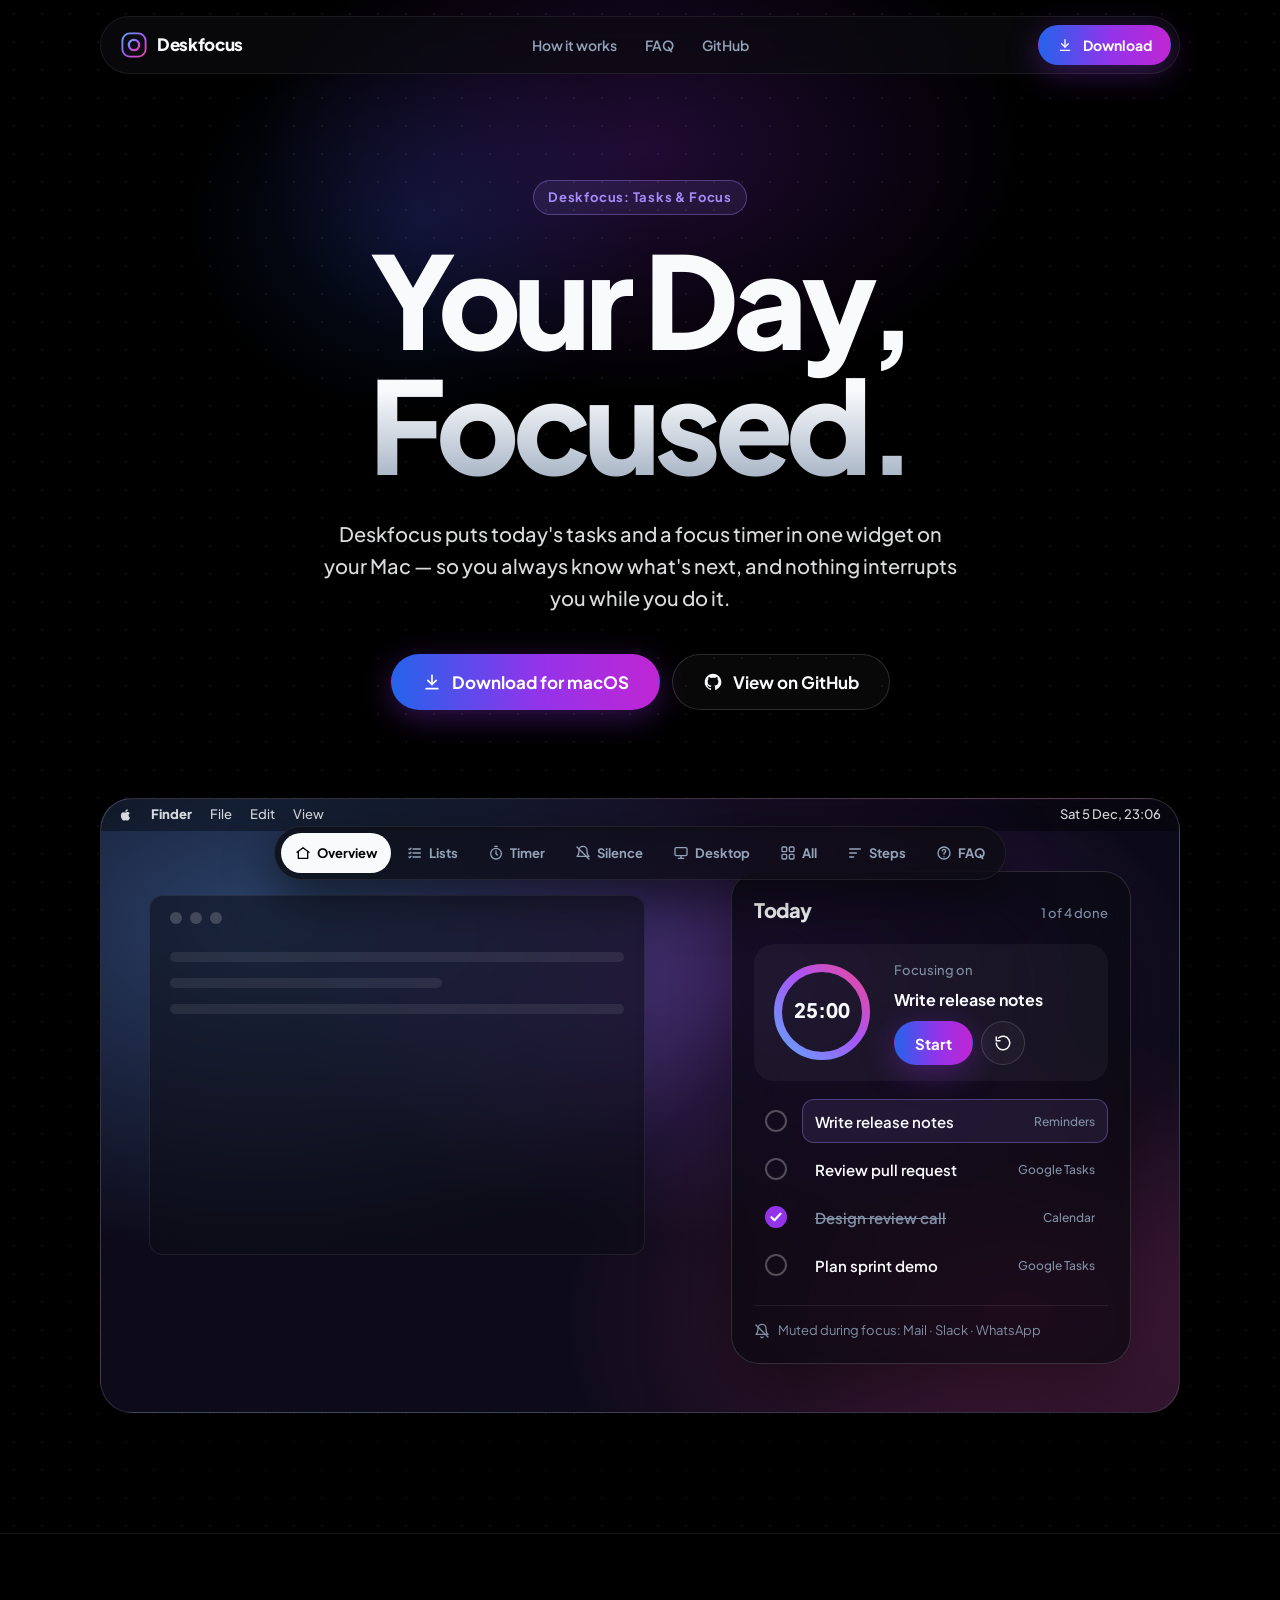
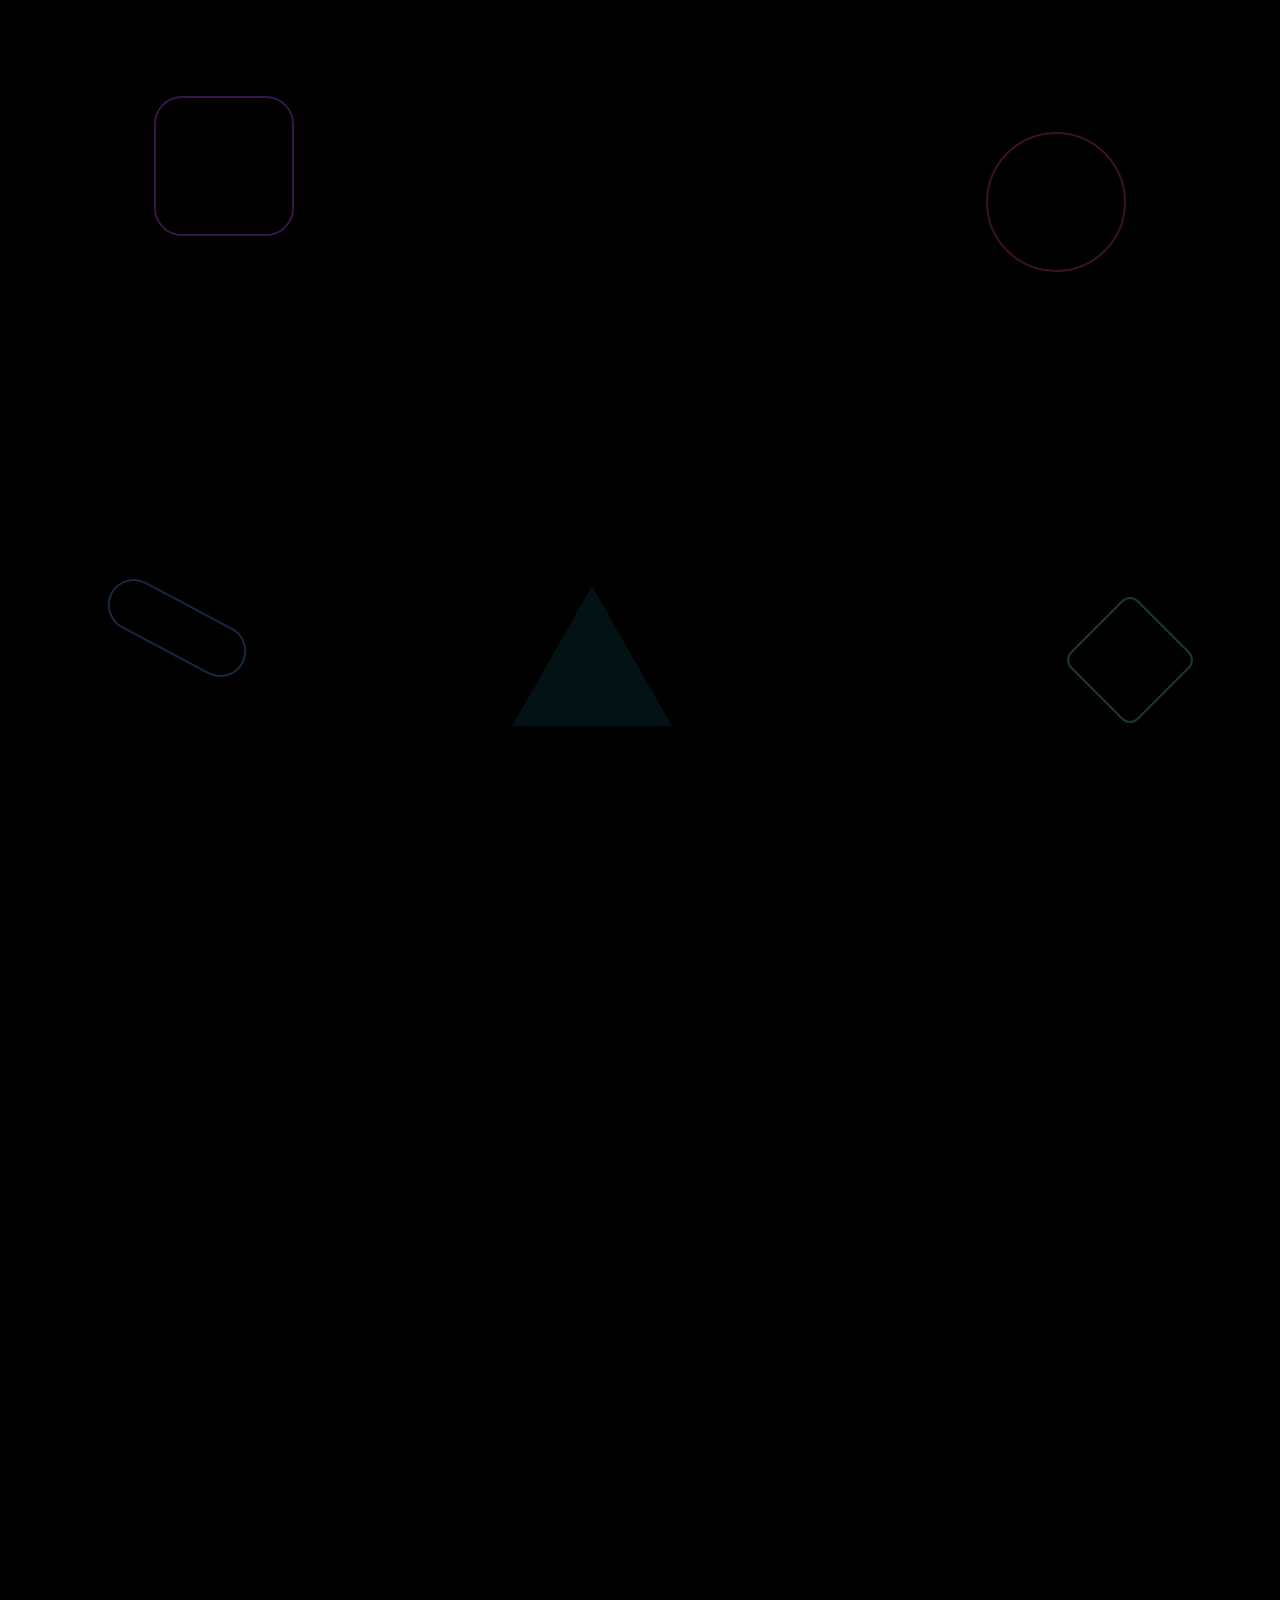
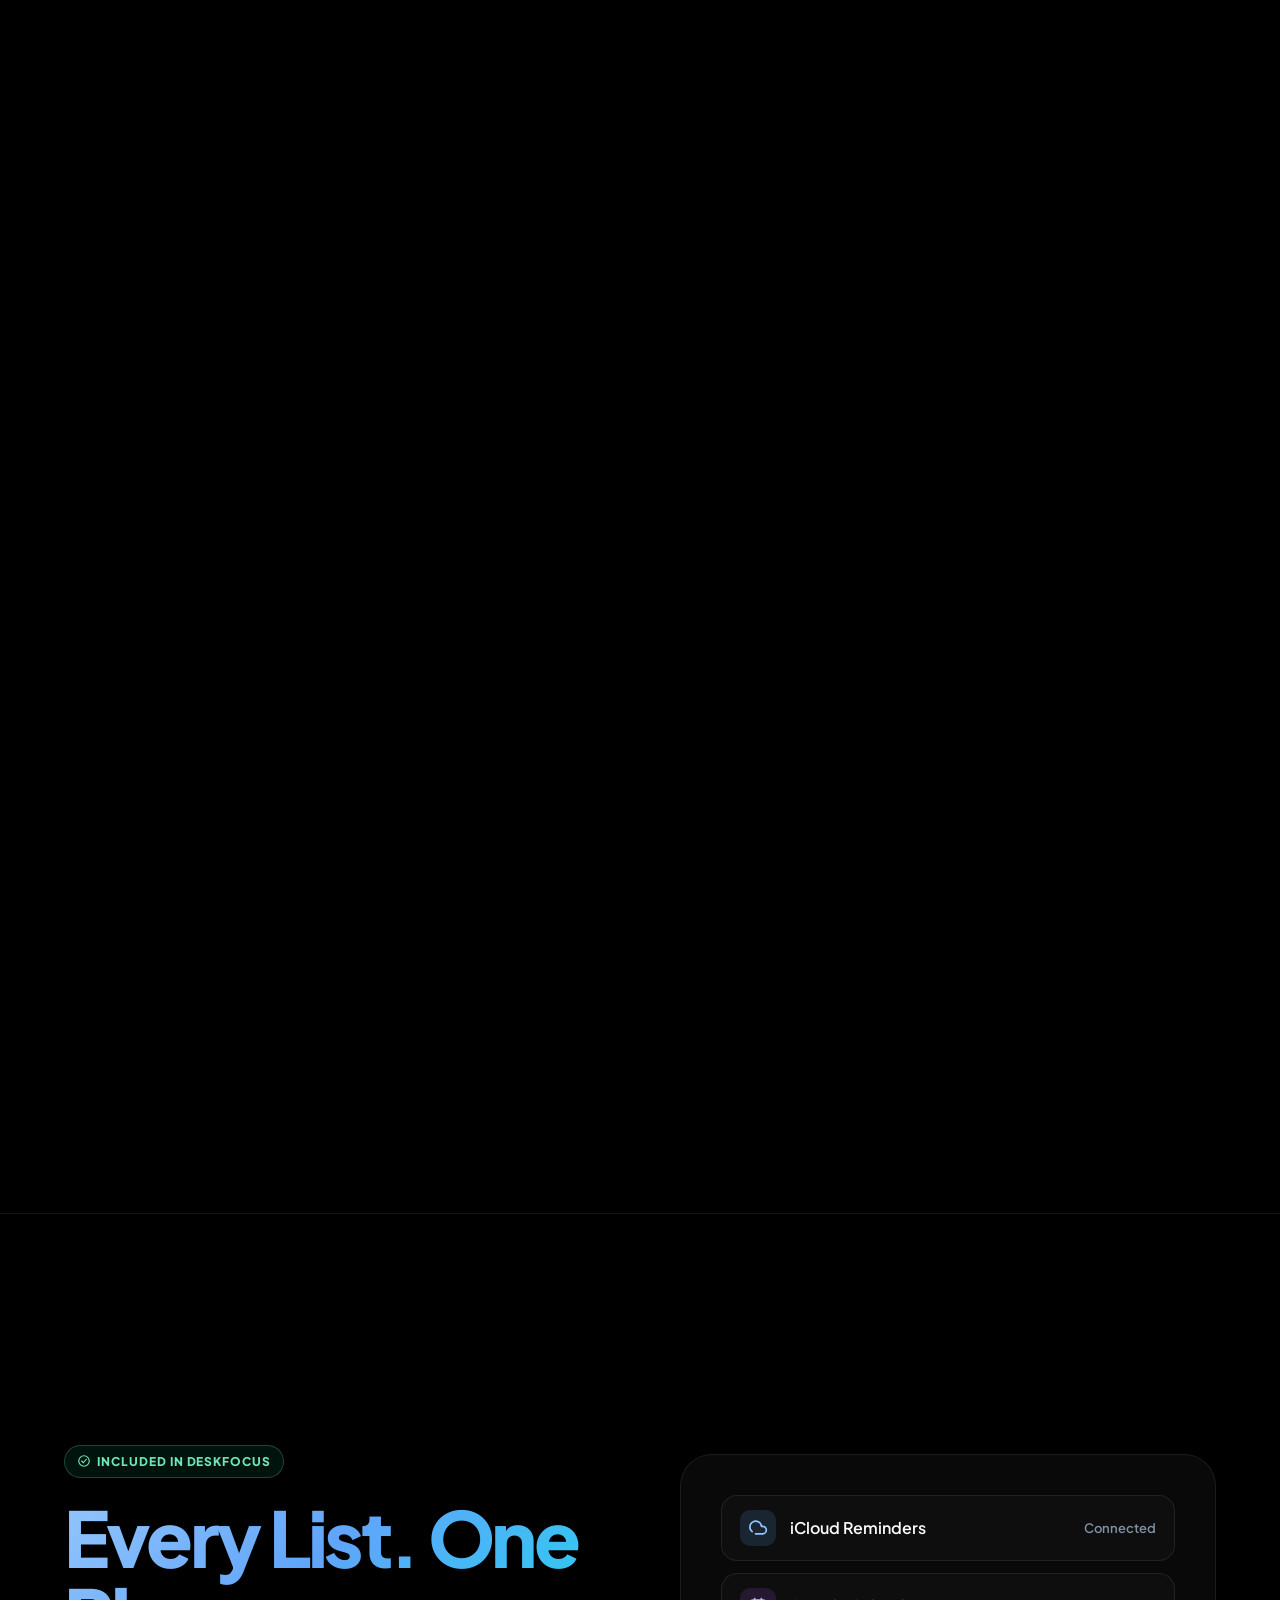
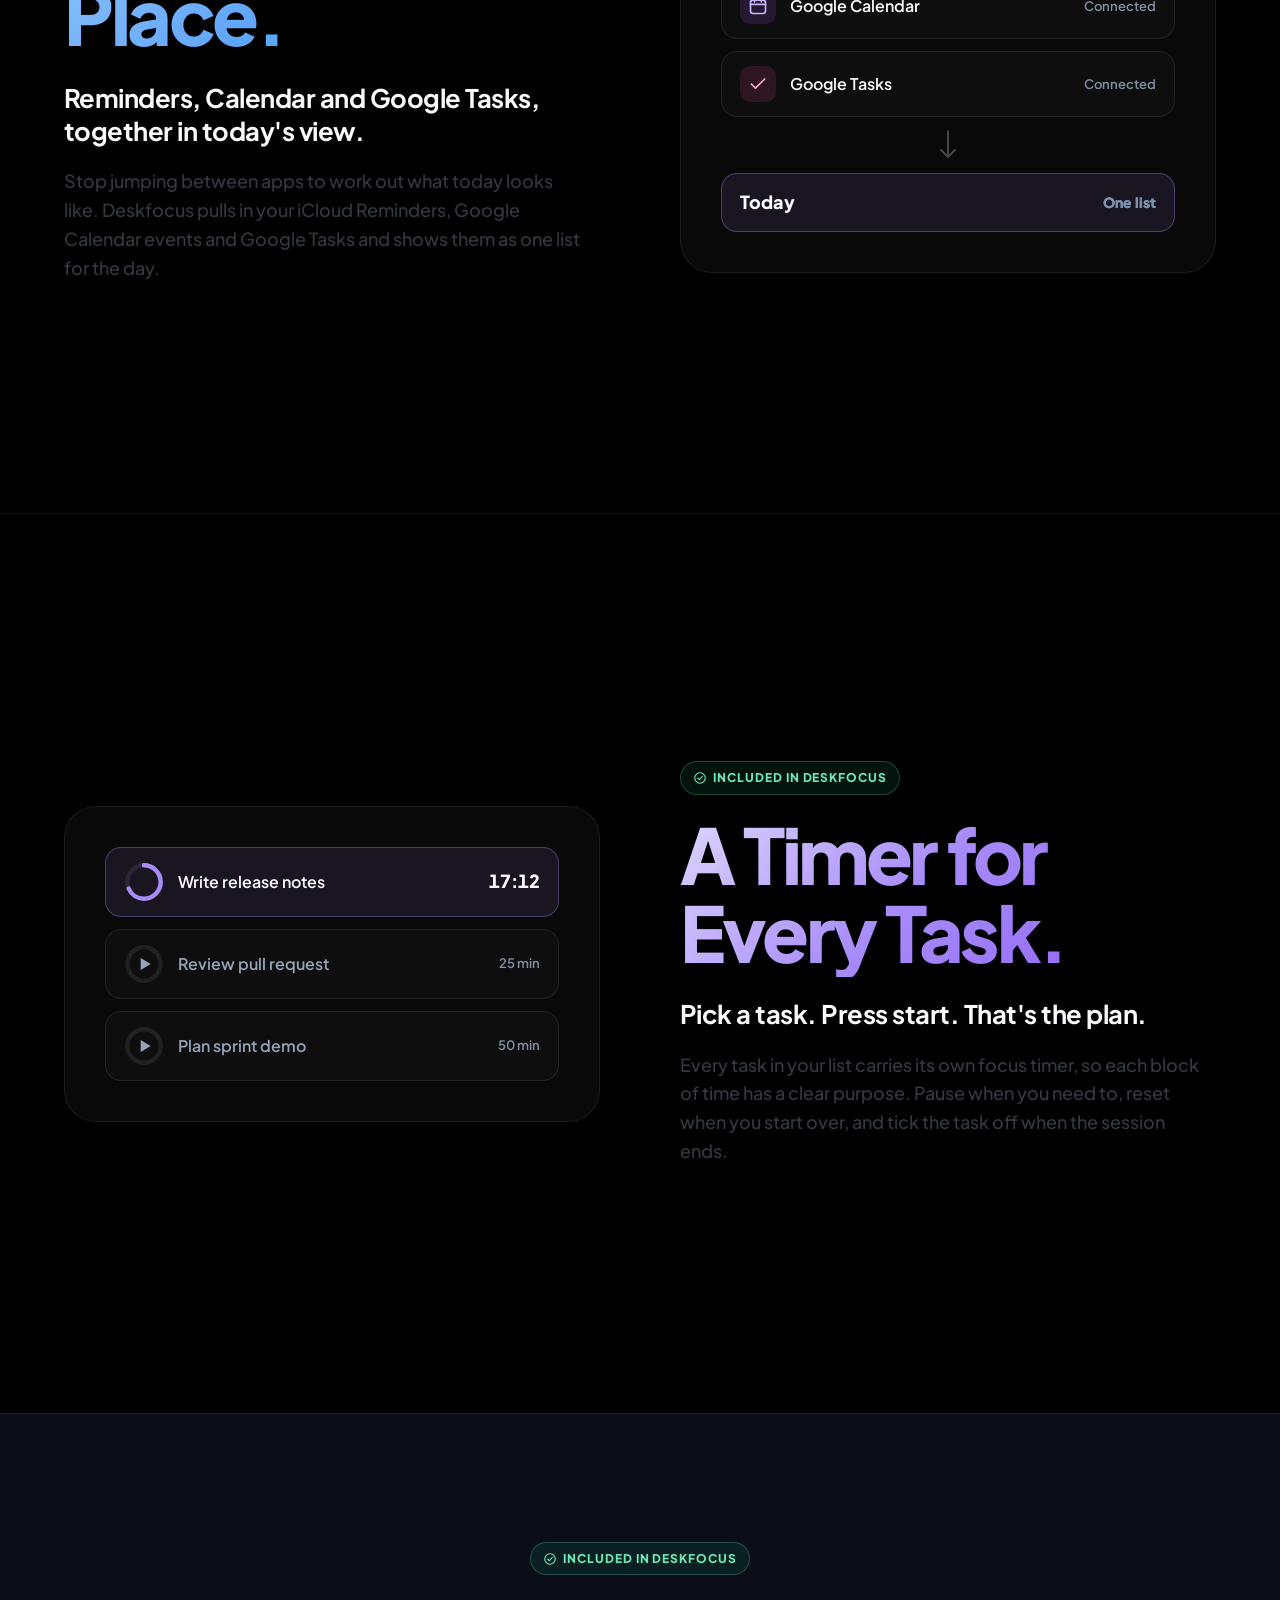
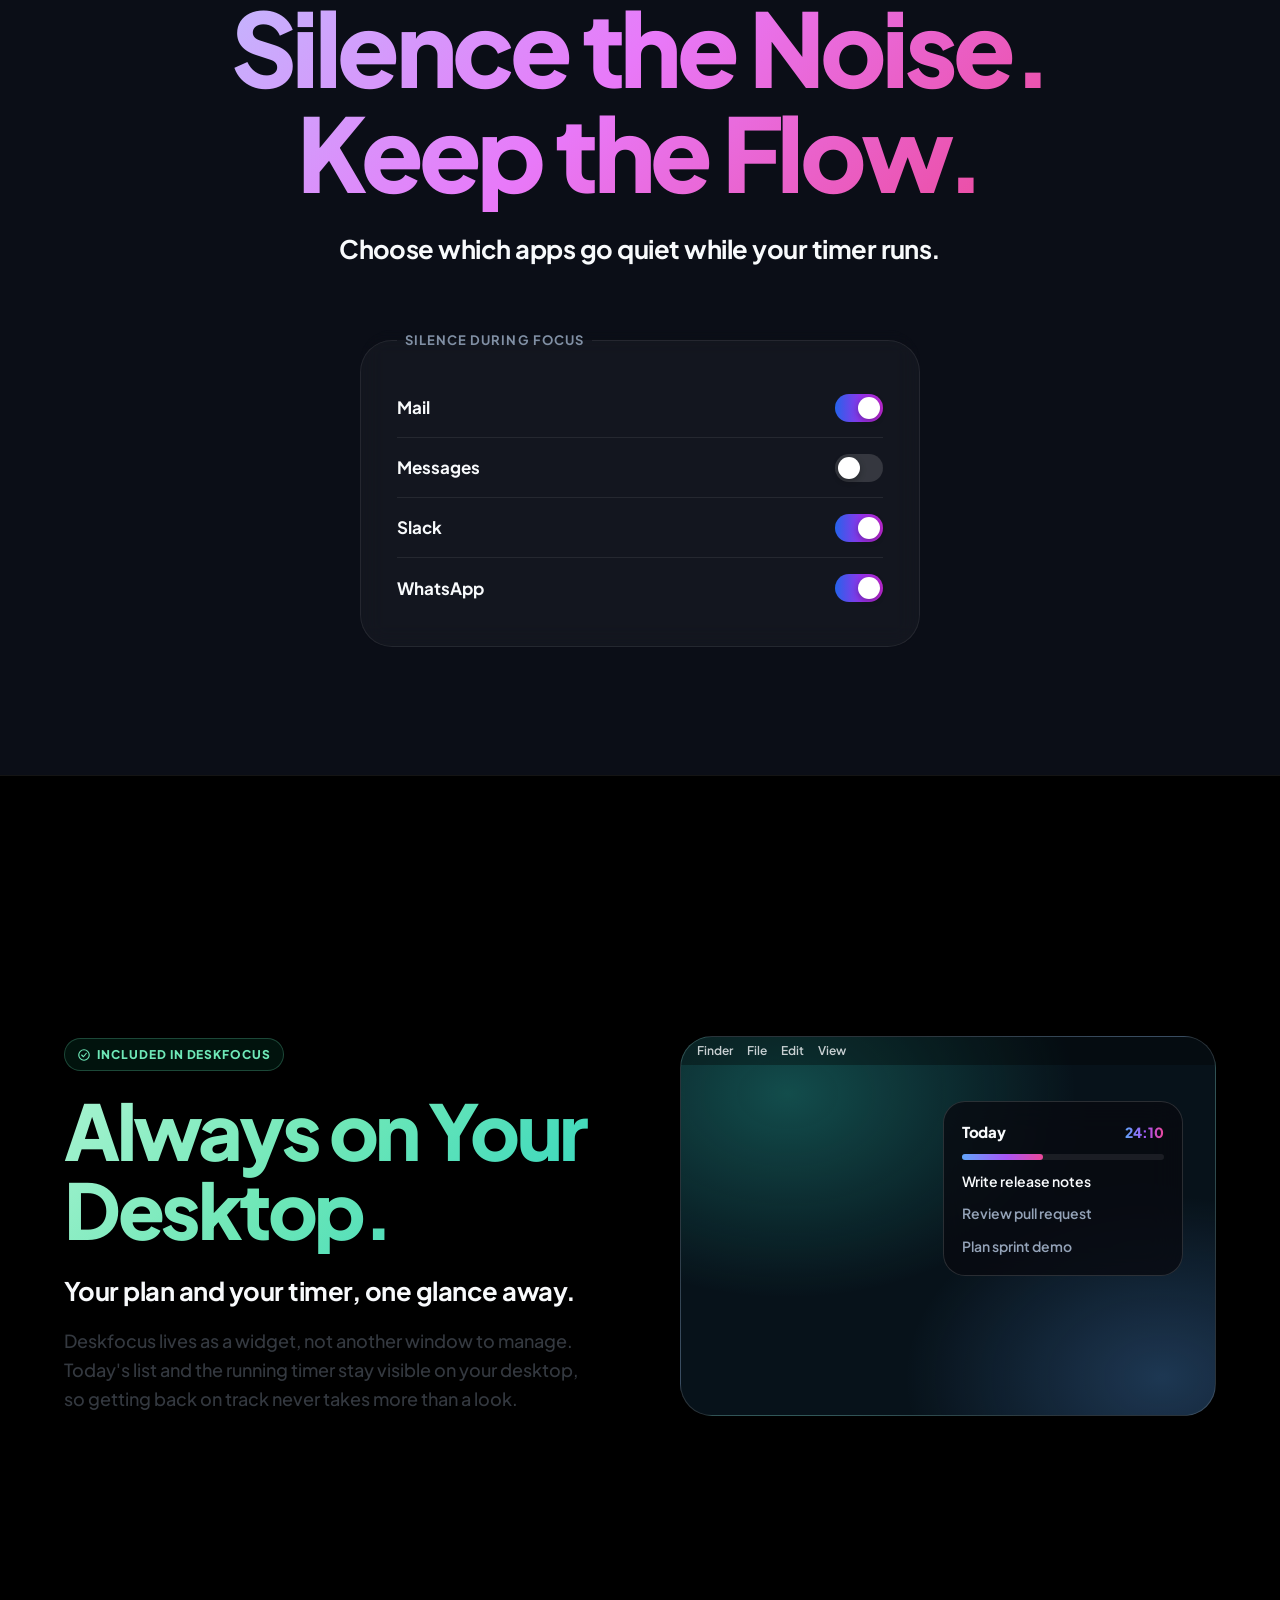
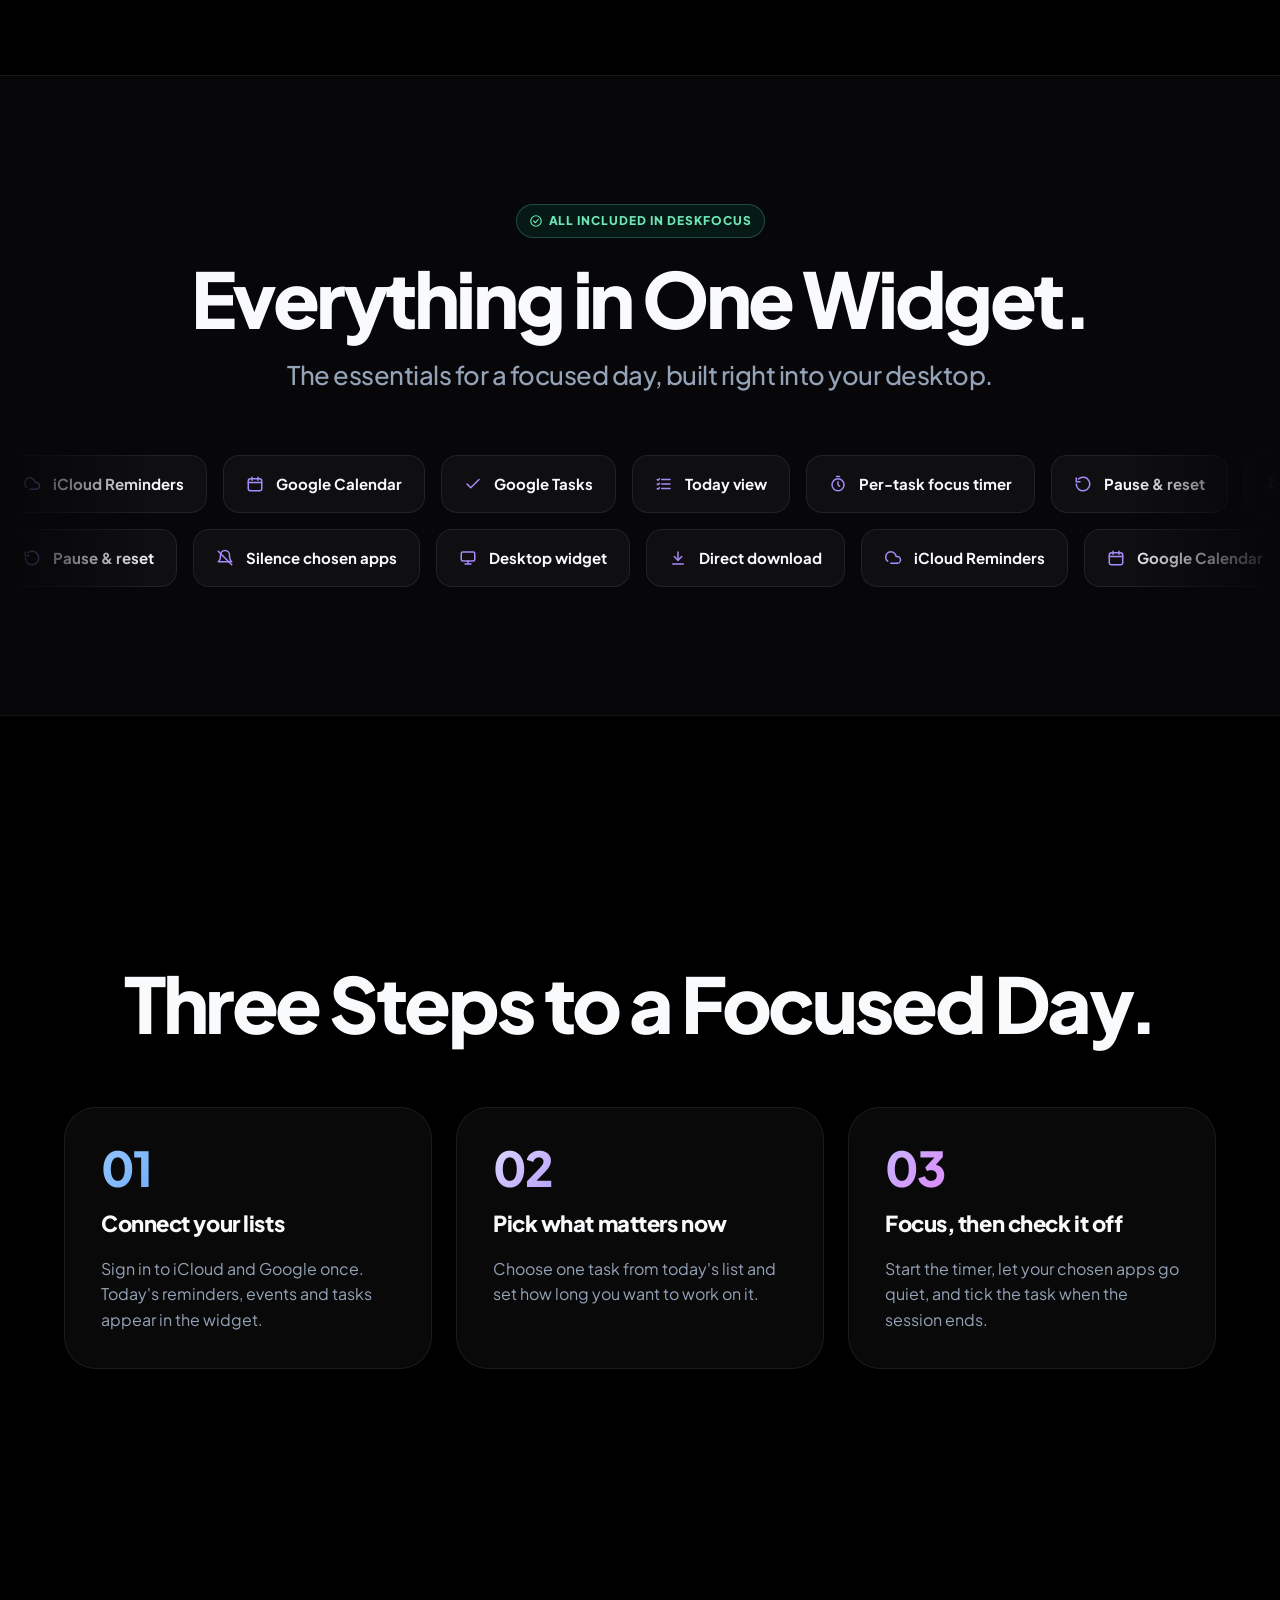
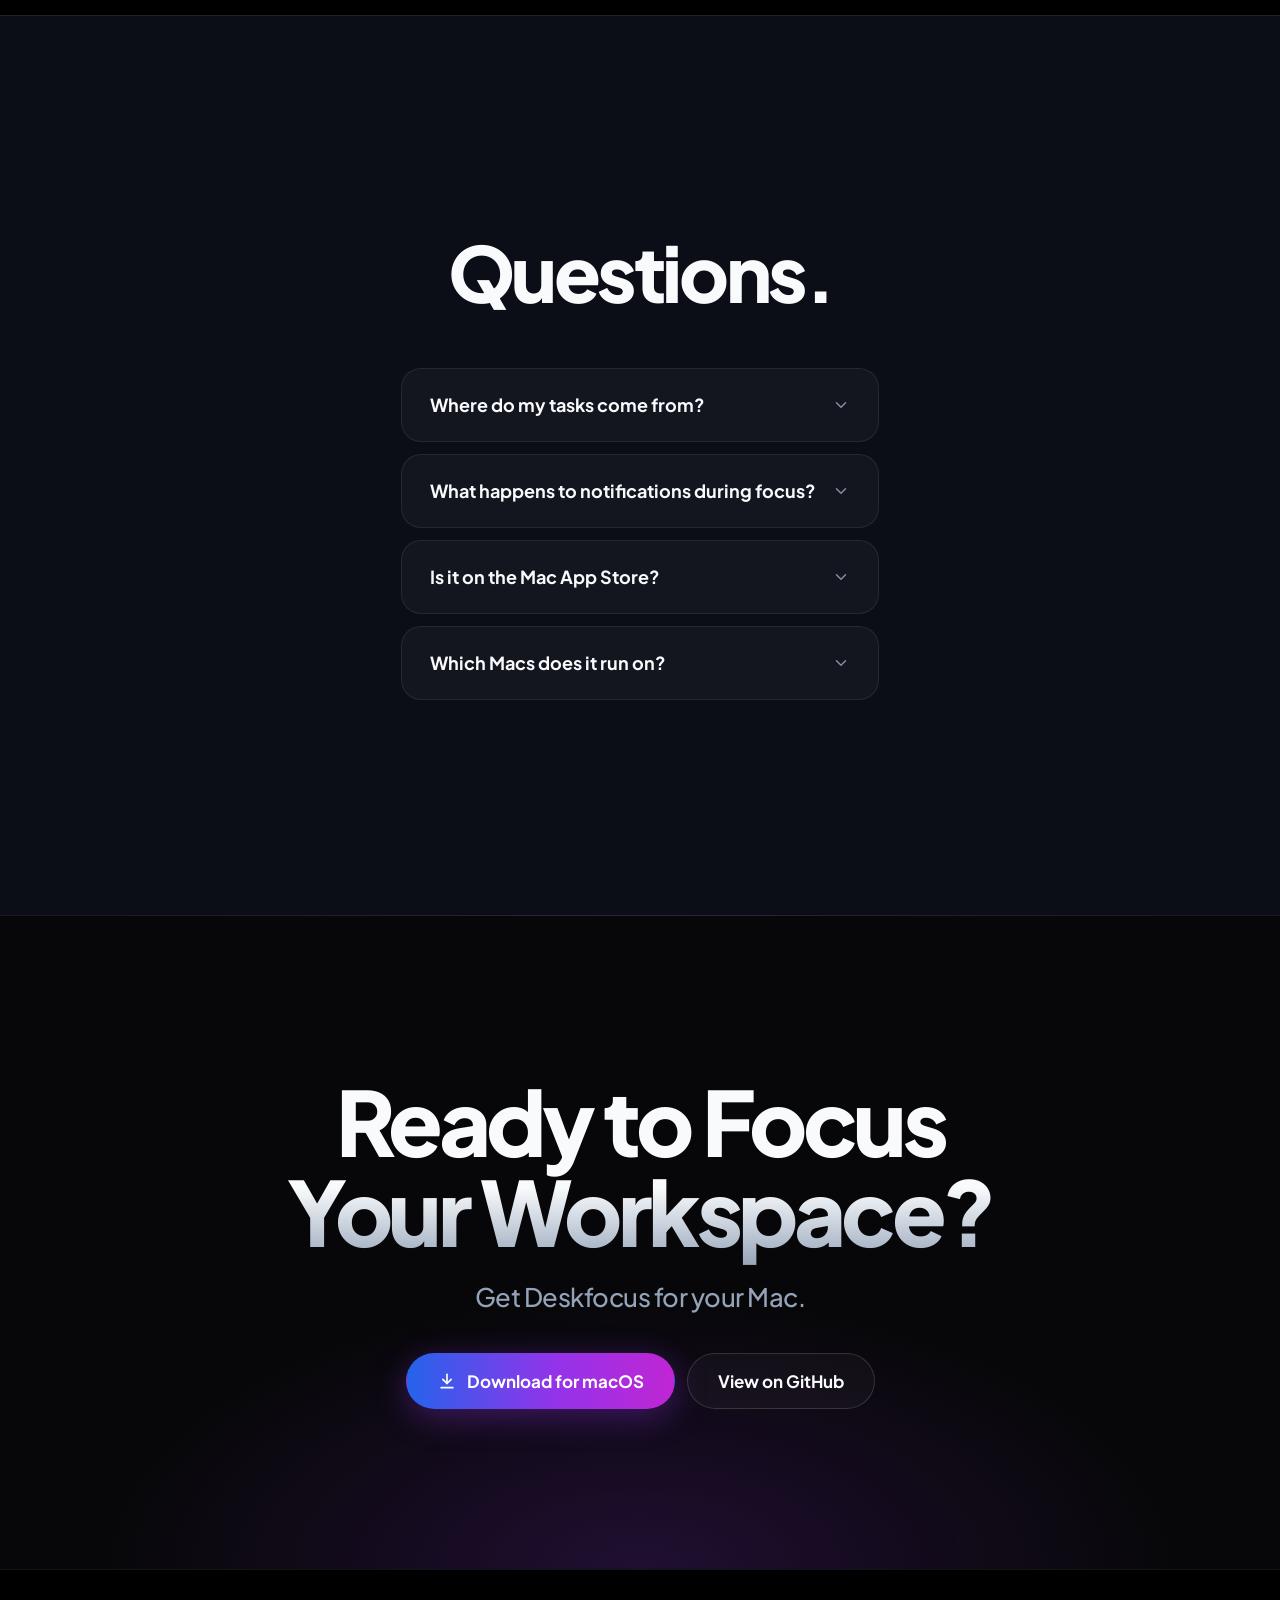
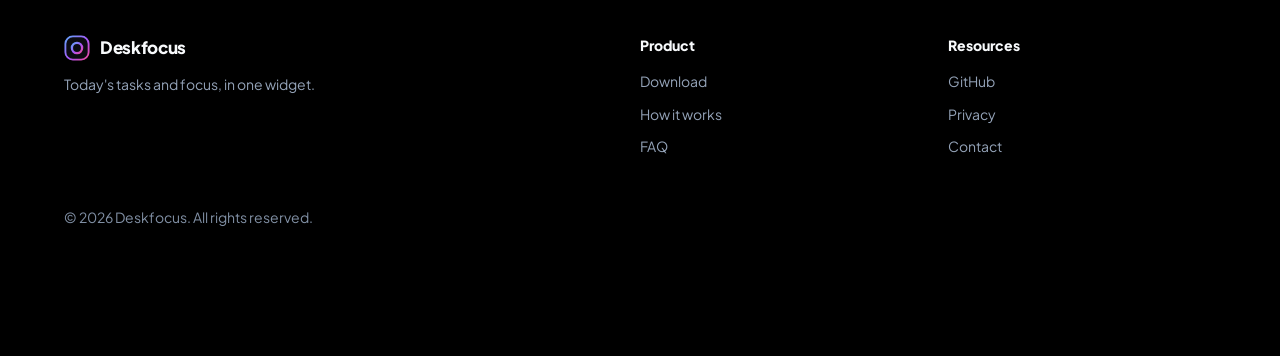
==== commit 824ba065: "Merge remote-tracking branch 'origin/tasks-and-focus-name' into launch-pages # Conflicts: #	assets/j" ====
--- a/index.html
+++ b/index.html
@@ -3,9 +3,9 @@
 <head>
   <meta charset="utf-8">
   <meta name="viewport" content="width=device-width, initial-scale=1">
-  <title>DeskFocus — Your Day, Focused.</title>
-  <meta name="description" content="DeskFocus brings iCloud Reminders, Google Calendar and Google Tasks into one macOS widget, with a focus timer on every task and the apps you choose kept quiet.">
-  <meta property="og:title" content="DeskFocus — Your Day, Focused.">
+  <title>Deskfocus: Tasks &amp; Focus — Your Day, Focused.</title>
+  <meta name="description" content="Deskfocus brings iCloud Reminders, Google Calendar and Google Tasks into one macOS widget, with a focus timer on every task and the apps you choose kept quiet.">
+  <meta property="og:title" content="Deskfocus: Tasks &amp; Focus — Your Day, Focused.">
   <meta property="og:description" content="Today's tasks and a focus timer in one macOS widget.">
   <meta property="og:type" content="website">
   <link rel="icon" href="assets/img/favicon.svg" type="image/svg+xml">
@@ -25,7 +25,7 @@
     <nav class="nav" aria-label="Main">
       <a class="brand" href="#top">
         <img class="brand__logo" src="assets/img/favicon.svg" alt="" width="26" height="26">
-        <span class="brand__name">DeskFocus</span>
+        <span class="brand__name">Deskfocus</span>
       </a>
       <ul class="nav__links">
         <li><a href="#how">How it works</a></li>
@@ -44,8 +44,9 @@
     <section id="top" class="hero" data-section="overview">
       <div class="hero__glow" aria-hidden="true"></div>
       <div class="container hero__inner">
+        <p class="hero__eyebrow">Deskfocus: Tasks &amp; Focus</p>
         <h1 class="hero__title">Your Day,<br><span class="hero__title-fade">Focused.</span></h1>
-        <p class="hero__lead">DeskFocus puts today's tasks and a focus timer in one widget on your Mac — so you always know what's next, and nothing interrupts you while you do it.</p>
+        <p class="hero__lead">Deskfocus puts today's tasks and a focus timer in one widget on your Mac — so you always know what's next, and nothing interrupts you while you do it.</p>
         <div class="hero__actions">
           <a class="button button--gradient button--large" href="#download">
             <svg class="icon" width="20" height="20" viewBox="0 0 24 24" aria-hidden="true"><path d="M12 4v11"/><path d="m7 10 5 5 5-5"/><path d="M5 20h14"/></svg>
@@ -83,7 +84,7 @@
             <div class="desktop__window-line"></div>
           </div>
 
-          <div class="widget" role="group" aria-label="Interactive DeskFocus widget preview" data-widget>
+          <div class="widget" role="group" aria-label="Interactive Deskfocus widget preview" data-widget>
             <div class="widget__header">
               <span class="widget__title">Today</span>
               <span class="widget__meta" data-widget-progress>0 of 0 done</span>
@@ -126,7 +127,7 @@
     </section>
 
     <!-- Scroll-driven statement, like Sapphire's "Introducing" band -->
-    <section class="statement" aria-label="Introducing DeskFocus" data-statement>
+    <section class="statement" aria-label="Introducing Deskfocus" data-statement>
       <div class="statement__sticky">
         <span class="shape shape--square" aria-hidden="true"></span>
         <span class="shape shape--circle" aria-hidden="true"></span>
@@ -138,7 +139,7 @@
           <span class="gradient-text gradient-text--blue">calm</span>,
           <span class="gradient-text gradient-text--pink">focused</span> and
           <span class="gradient-text gradient-text--green">on track</span>
-          <span class="statement__intro">— introducing <span class="gradient-text gradient-text--brand">DeskFocus</span></span>
+          <span class="statement__intro">— introducing <span class="gradient-text gradient-text--brand">Deskfocus</span></span>
         </p>
       </div>
     </section>
@@ -149,11 +150,11 @@
         <div class="feature__copy" data-reveal>
           <span class="badge">
             <svg class="icon" width="14" height="14" viewBox="0 0 24 24" aria-hidden="true"><circle cx="12" cy="12" r="9"/><path d="m8 12 3 3 5-6"/></svg>
-            Included in DeskFocus
+            Included in Deskfocus
           </span>
           <h2 id="feature-lists-title" class="feature__title gradient-text gradient-text--blue">Every List. One Place.</h2>
           <p class="feature__subtitle">Reminders, Calendar and Google Tasks, together in today's view.</p>
-          <p class="feature__body" data-reveal-text>Stop jumping between apps to work out what today looks like. DeskFocus pulls in your iCloud Reminders, Google Calendar events and Google Tasks and shows them as one list for the day.</p>
+          <p class="feature__body" data-reveal-text>Stop jumping between apps to work out what today looks like. Deskfocus pulls in your iCloud Reminders, Google Calendar events and Google Tasks and shows them as one list for the day.</p>
         </div>
         <div class="card feature__visual" data-reveal>
           <div class="source-row">
@@ -192,7 +193,7 @@
         <div class="feature__copy" data-reveal>
           <span class="badge">
             <svg class="icon" width="14" height="14" viewBox="0 0 24 24" aria-hidden="true"><circle cx="12" cy="12" r="9"/><path d="m8 12 3 3 5-6"/></svg>
-            Included in DeskFocus
+            Included in Deskfocus
           </span>
           <h2 id="feature-timer-title" class="feature__title gradient-text gradient-text--violet">A Timer for Every Task.</h2>
           <p class="feature__subtitle">Pick a task. Press start. That's the plan.</p>
@@ -233,7 +234,7 @@
         <div class="feature__copy feature__copy--centered" data-reveal>
           <span class="badge">
             <svg class="icon" width="14" height="14" viewBox="0 0 24 24" aria-hidden="true"><circle cx="12" cy="12" r="9"/><path d="m8 12 3 3 5-6"/></svg>
-            Included in DeskFocus
+            Included in Deskfocus
           </span>
           <h2 id="feature-silence-title" class="feature__title feature__title--hero gradient-text gradient-text--pink">Silence the Noise.<br>Keep the Flow.</h2>
           <p class="feature__subtitle">Choose which apps go quiet while your timer runs.</p>
@@ -251,11 +252,11 @@
         <div class="feature__copy" data-reveal>
           <span class="badge">
             <svg class="icon" width="14" height="14" viewBox="0 0 24 24" aria-hidden="true"><circle cx="12" cy="12" r="9"/><path d="m8 12 3 3 5-6"/></svg>
-            Included in DeskFocus
+            Included in Deskfocus
           </span>
           <h2 id="feature-desktop-title" class="feature__title gradient-text gradient-text--green">Always on Your Desktop.</h2>
           <p class="feature__subtitle">Your plan and your timer, one glance away.</p>
-          <p class="feature__body" data-reveal-text>DeskFocus lives as a widget, not another window to manage. Today's list and the running timer stay visible on your desktop, so getting back on track never takes more than a look.</p>
+          <p class="feature__body" data-reveal-text>Deskfocus lives as a widget, not another window to manage. Today's list and the running timer stay visible on your desktop, so getting back on track never takes more than a look.</p>
         </div>
         <div class="mini-desktop feature__visual" data-reveal aria-hidden="true">
           <div class="mini-desktop__menubar">
@@ -280,7 +281,7 @@
       <div class="container feature__copy--centered" data-reveal>
         <span class="badge">
           <svg class="icon" width="14" height="14" viewBox="0 0 24 24" aria-hidden="true"><circle cx="12" cy="12" r="9"/><path d="m8 12 3 3 5-6"/></svg>
-          All included in DeskFocus
+          All included in Deskfocus
         </span>
         <h2 id="more-title" class="more__title">Everything in One Widget.</h2>
         <p class="feature__subtitle feature__subtitle--muted">The essentials for a focused day, built right into your desktop.</p>
@@ -324,7 +325,7 @@
         <div class="faq">
           <details class="faq__item">
             <summary class="faq__question">Where do my tasks come from?<svg class="faq__chevron icon" width="18" height="18" viewBox="0 0 24 24" aria-hidden="true"><path d="m6 9 6 6 6-6"/></svg></summary>
-            <p class="faq__answer">From iCloud Reminders, Google Calendar and Google Tasks. DeskFocus shows what's due today from all three in one list.</p>
+            <p class="faq__answer">From iCloud Reminders, Google Calendar and Google Tasks. Deskfocus shows what's due today from all three in one list.</p>
           </details>
           <details class="faq__item">
             <summary class="faq__question">What happens to notifications during focus?<svg class="faq__chevron icon" width="18" height="18" viewBox="0 0 24 24" aria-hidden="true"><path d="m6 9 6 6 6-6"/></svg></summary>
@@ -332,7 +333,7 @@
           </details>
           <details class="faq__item">
             <summary class="faq__question">Is it on the Mac App Store?<svg class="faq__chevron icon" width="18" height="18" viewBox="0 0 24 24" aria-hidden="true"><path d="m6 9 6 6 6-6"/></svg></summary>
-            <p class="faq__answer">No — DeskFocus is a direct download from this site.</p>
+            <p class="faq__answer">No — Deskfocus is a direct download from this site.</p>
           </details>
           <details class="faq__item">
             <summary class="faq__question">Which Macs does it run on?<svg class="faq__chevron icon" width="18" height="18" viewBox="0 0 24 24" aria-hidden="true"><path d="m6 9 6 6 6-6"/></svg></summary>
@@ -346,7 +347,7 @@
     <section id="download" class="cta" data-section="download" aria-labelledby="download-title">
       <div class="container cta__inner" data-reveal>
         <h2 id="download-title" class="cta__title">Ready to Focus<br><span class="hero__title-fade">Your Workspace?</span></h2>
-        <p class="feature__subtitle feature__subtitle--muted">Get DeskFocus for your Mac.</p>
+        <p class="feature__subtitle feature__subtitle--muted">Get Deskfocus for your Mac.</p>
         <div class="hero__actions">
           <a class="button button--gradient button--large" href="https://github.com/bilgaaaaa/deskfocus/releases/latest">
             <svg class="icon" width="20" height="20" viewBox="0 0 24 24" aria-hidden="true"><path d="M12 4v11"/><path d="m7 10 5 5 5-5"/><path d="M5 20h14"/></svg>
@@ -363,7 +364,7 @@
       <div class="site-footer__brand">
         <a class="brand" href="#top">
           <img class="brand__logo" src="assets/img/favicon.svg" alt="" width="26" height="26">
-          <span class="brand__name">DeskFocus</span>
+          <span class="brand__name">Deskfocus</span>
         </a>
         <p class="text-muted">Today's tasks and focus, in one widget.</p>
       </div>
@@ -384,7 +385,7 @@
         </ul>
       </div>
     </div>
-    <p class="container site-footer__copyright">© <span data-current-year>2026</span> DeskFocus. All rights reserved.</p>
+    <p class="container site-footer__copyright">© <span data-current-year>2026</span> Deskfocus. All rights reserved.</p>
   </footer>
 
   <!-- Sticky section navigation, like Sapphire's bottom bar -->
--- a/assets/css/styles.css
+++ b/assets/css/styles.css
@@ -1,4 +1,4 @@
-/* DeskFocus website styles: tokens, base, components, then page sections. */
+/* Deskfocus website styles: tokens, base, components, then page sections. */
 
 :root {
   --color-bg: #000000;
@@ -336,6 +336,19 @@
   text-align: center;
 }
 
+/* Full store name above the headline: Deskfocus is the name, "Tasks & Focus" the tagline. */
+.hero__eyebrow {
+  margin-bottom: 20px;
+  padding: 6px 14px;
+  border: 1px solid var(--color-accent-border);
+  border-radius: var(--radius-pill);
+  background: var(--color-accent-surface);
+  color: var(--color-accent);
+  font-size: 13px;
+  font-weight: 700;
+  letter-spacing: 0.06em;
+}
+
 .hero__title {
   font-size: clamp(56px, 10vw, 128px);
   font-weight: 800;
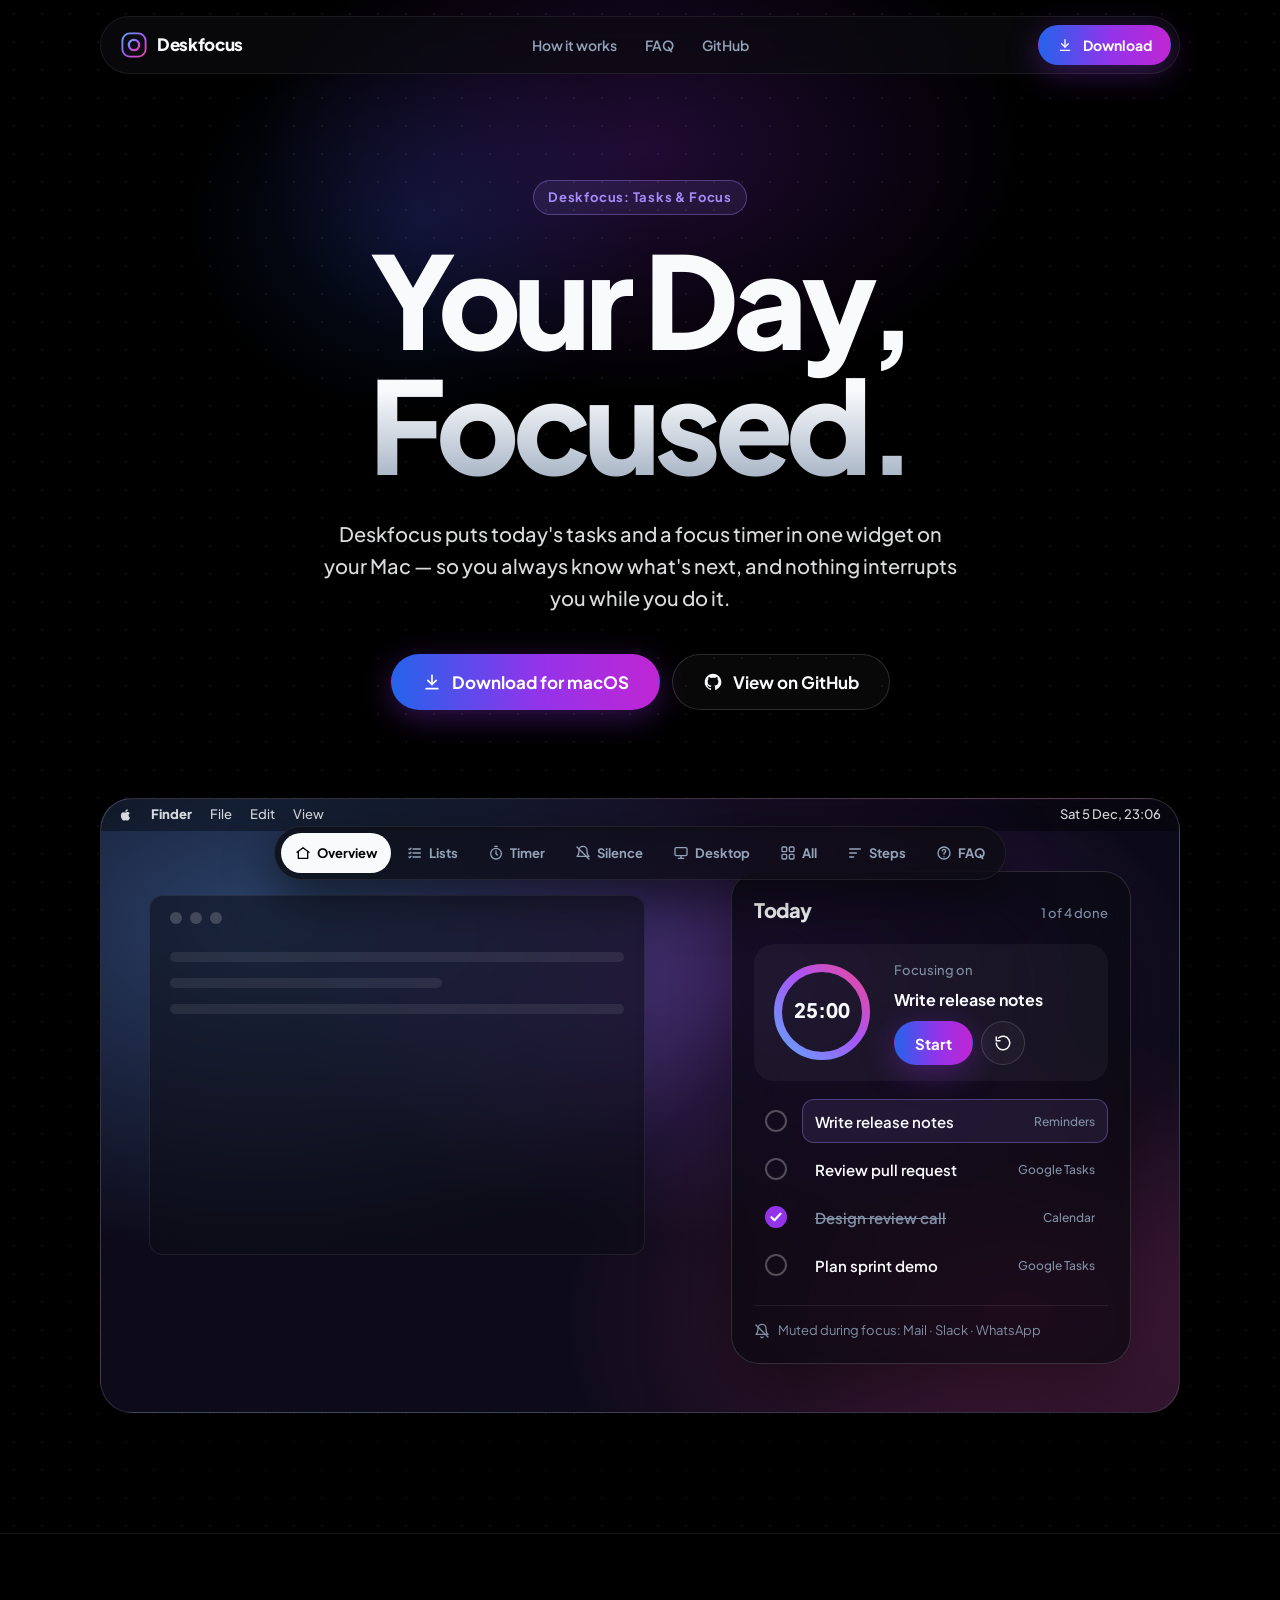
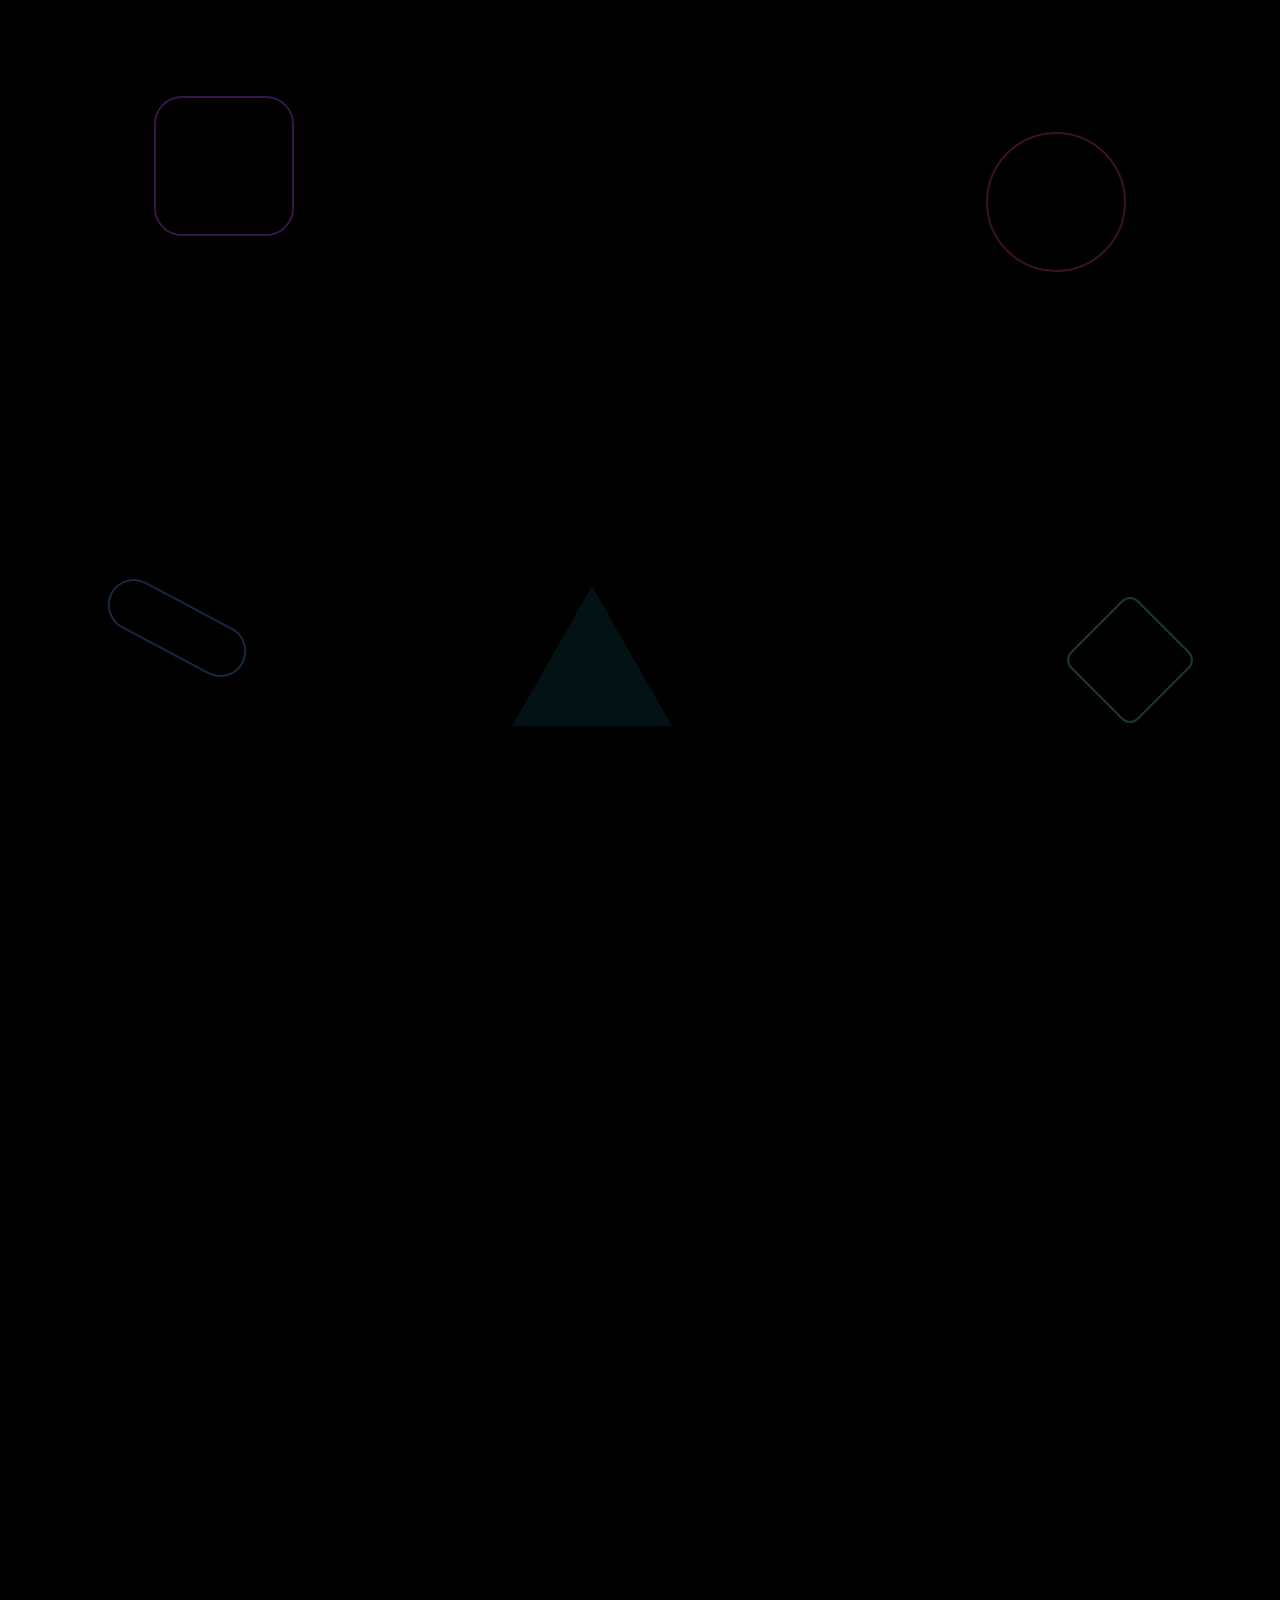
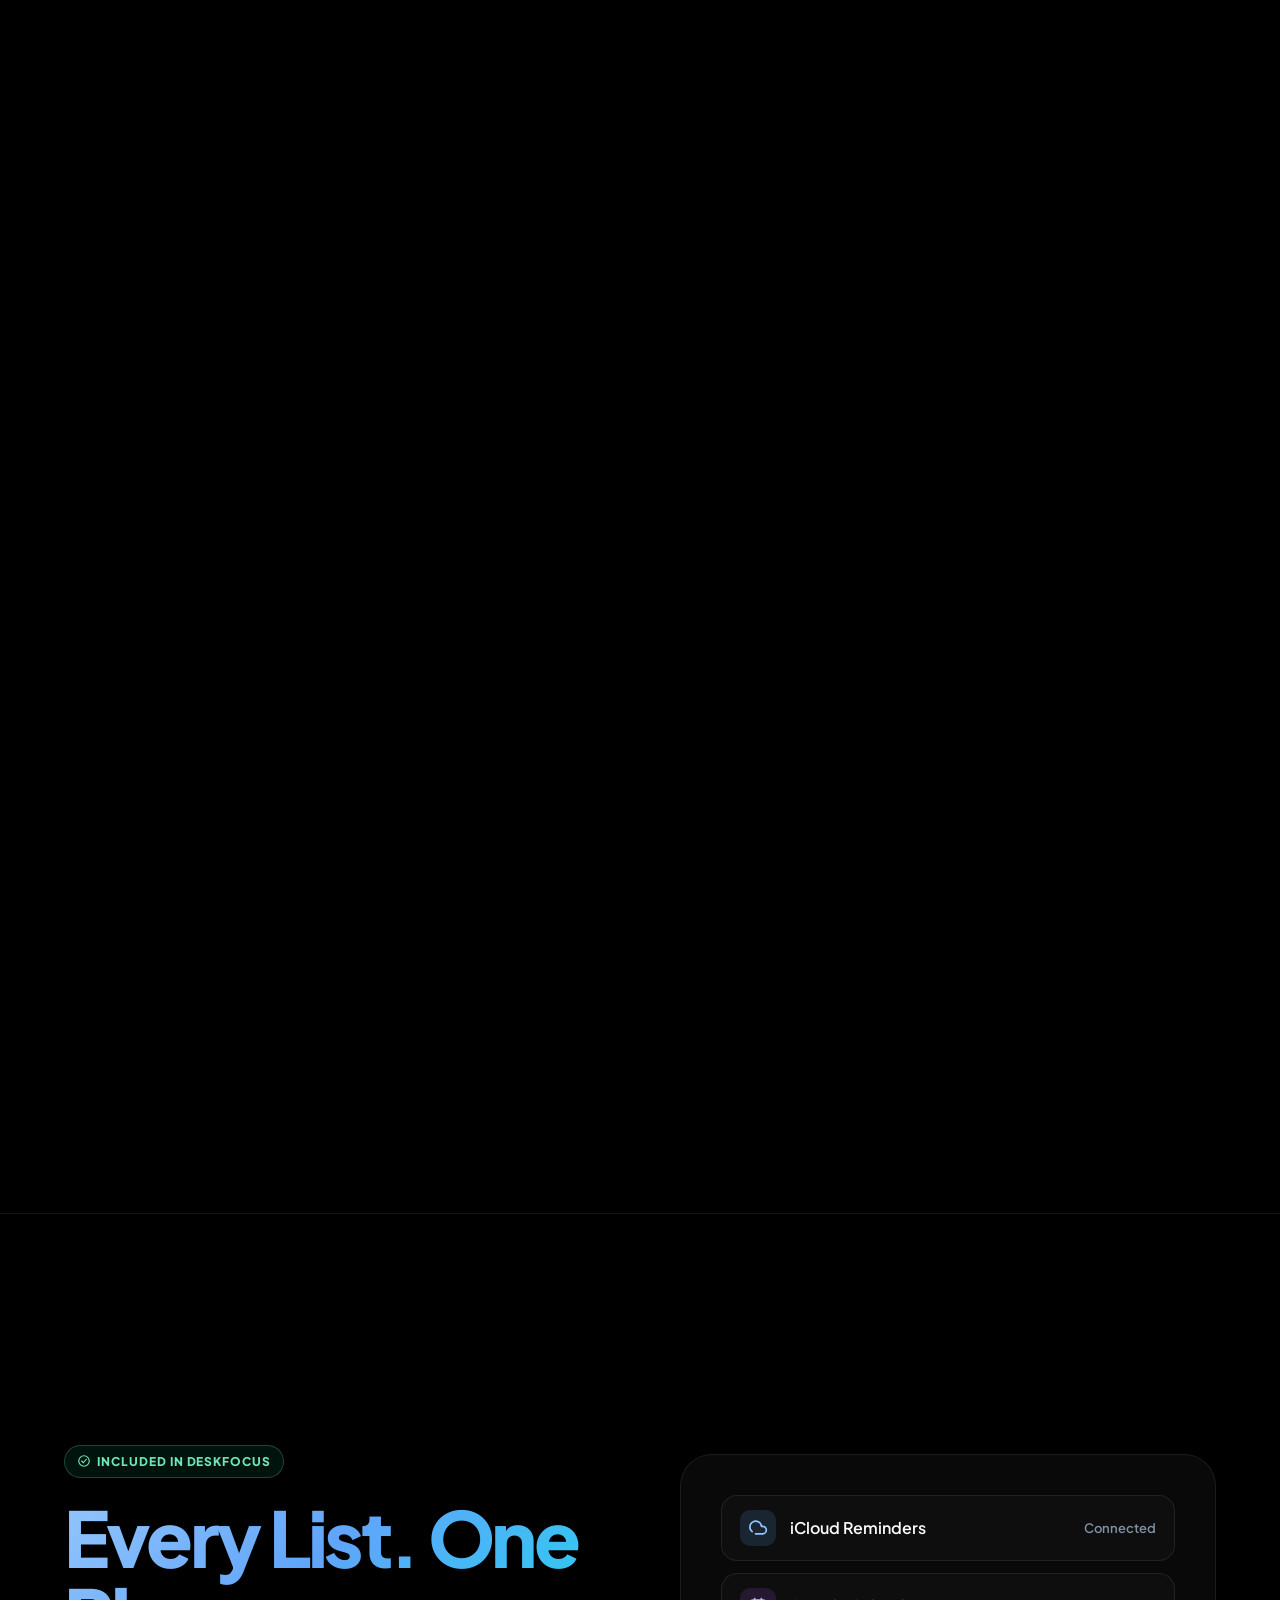
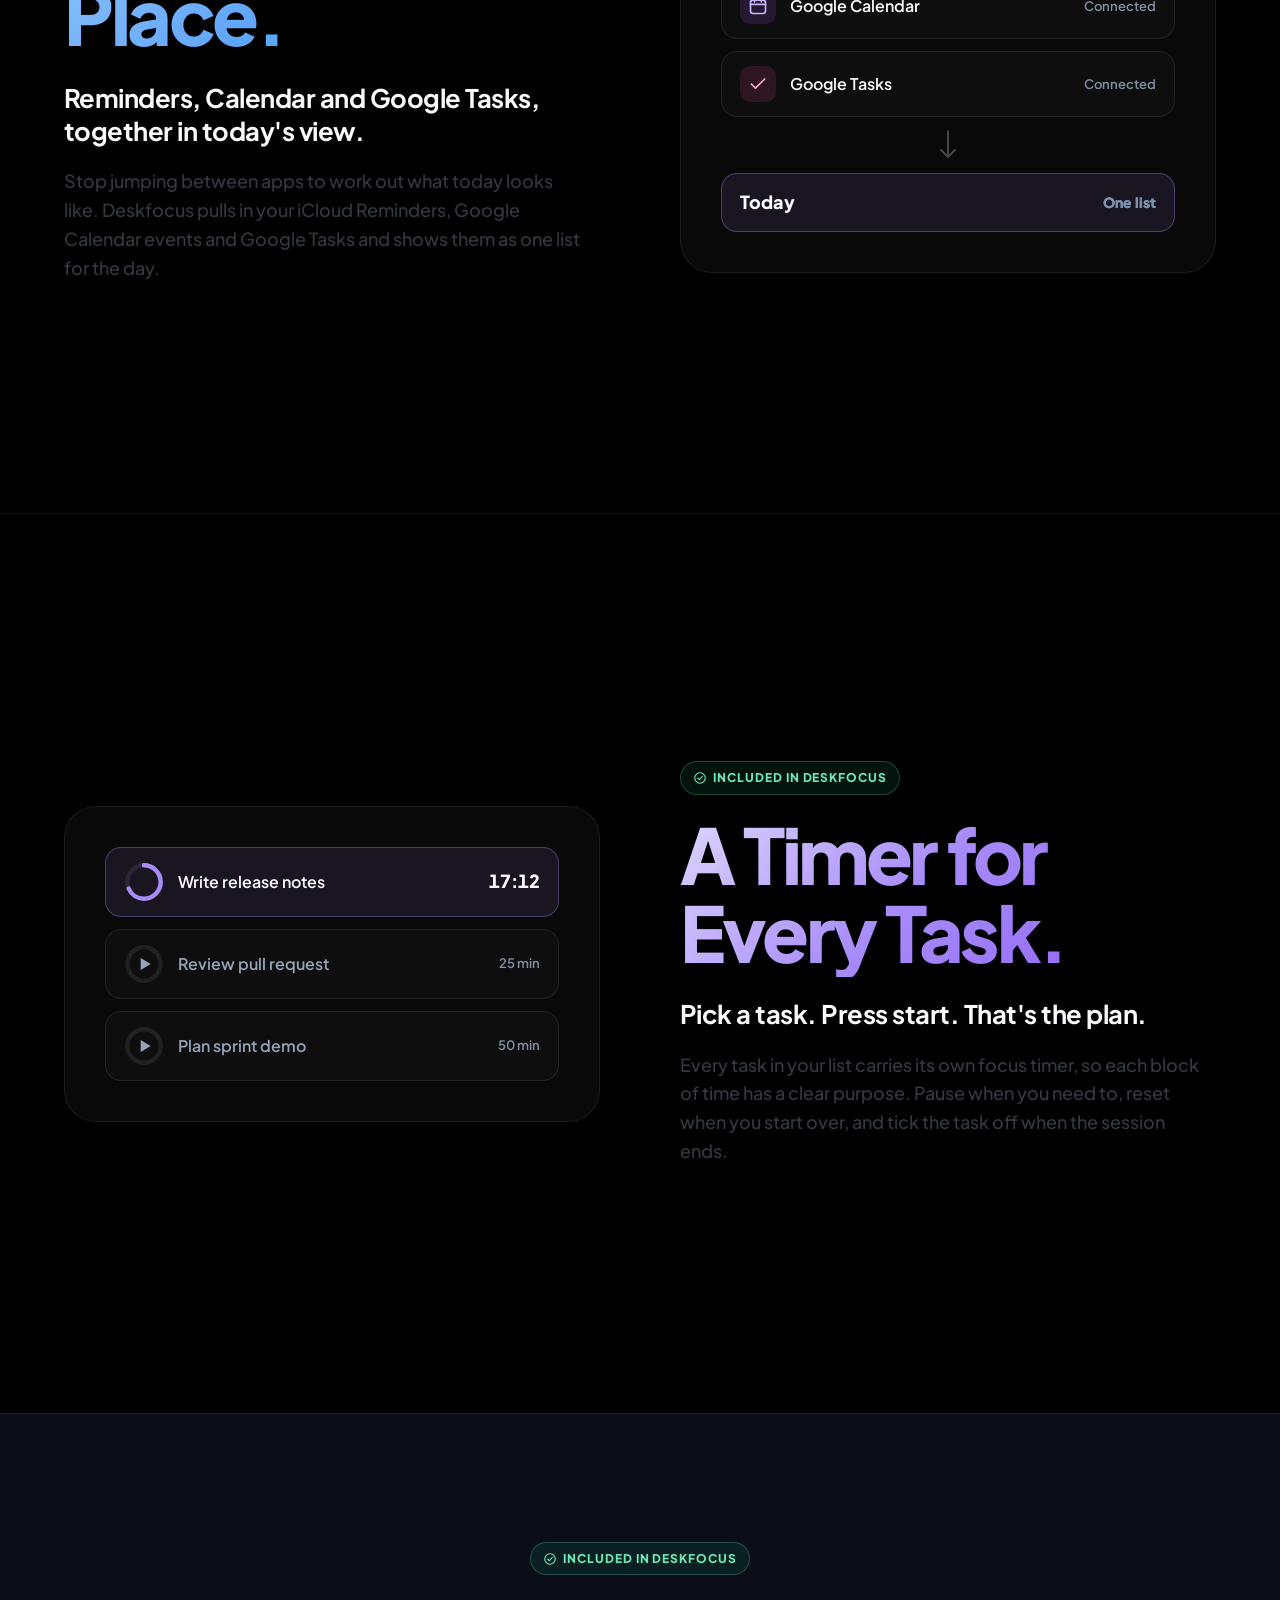
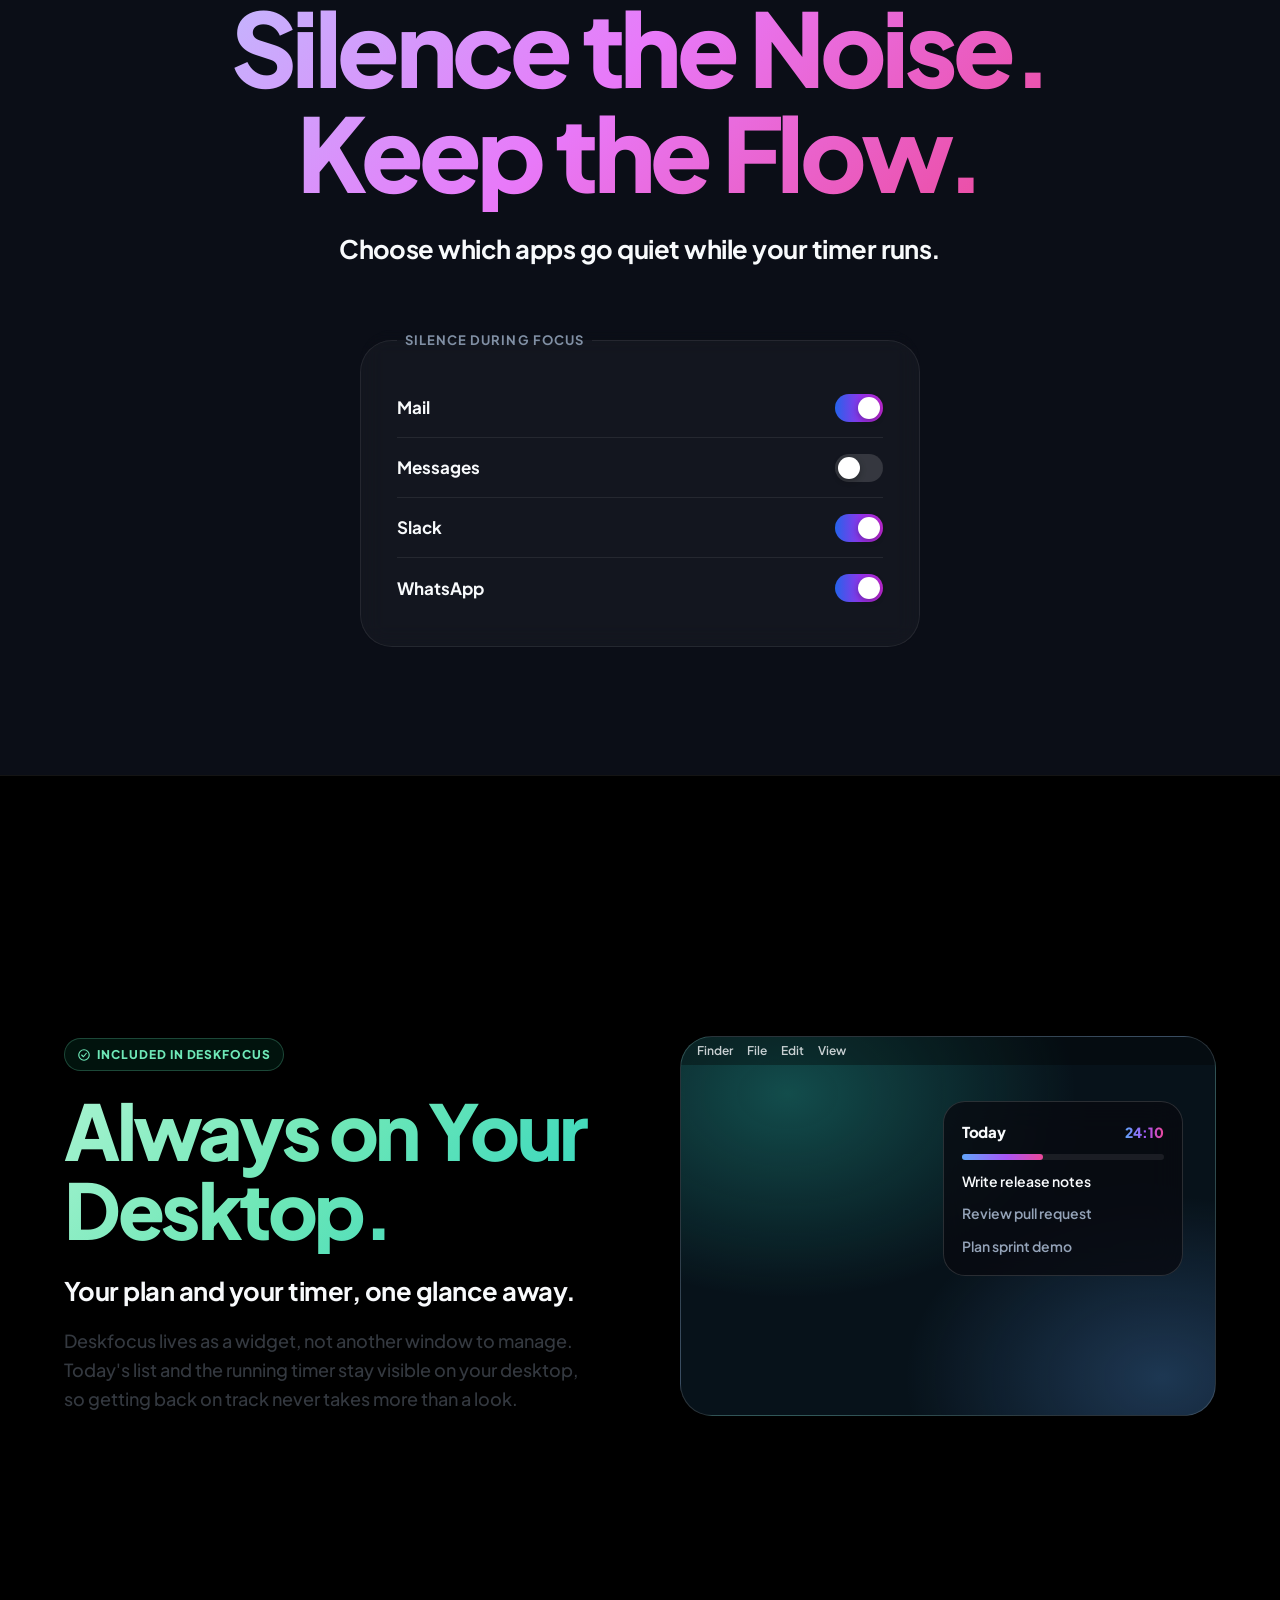
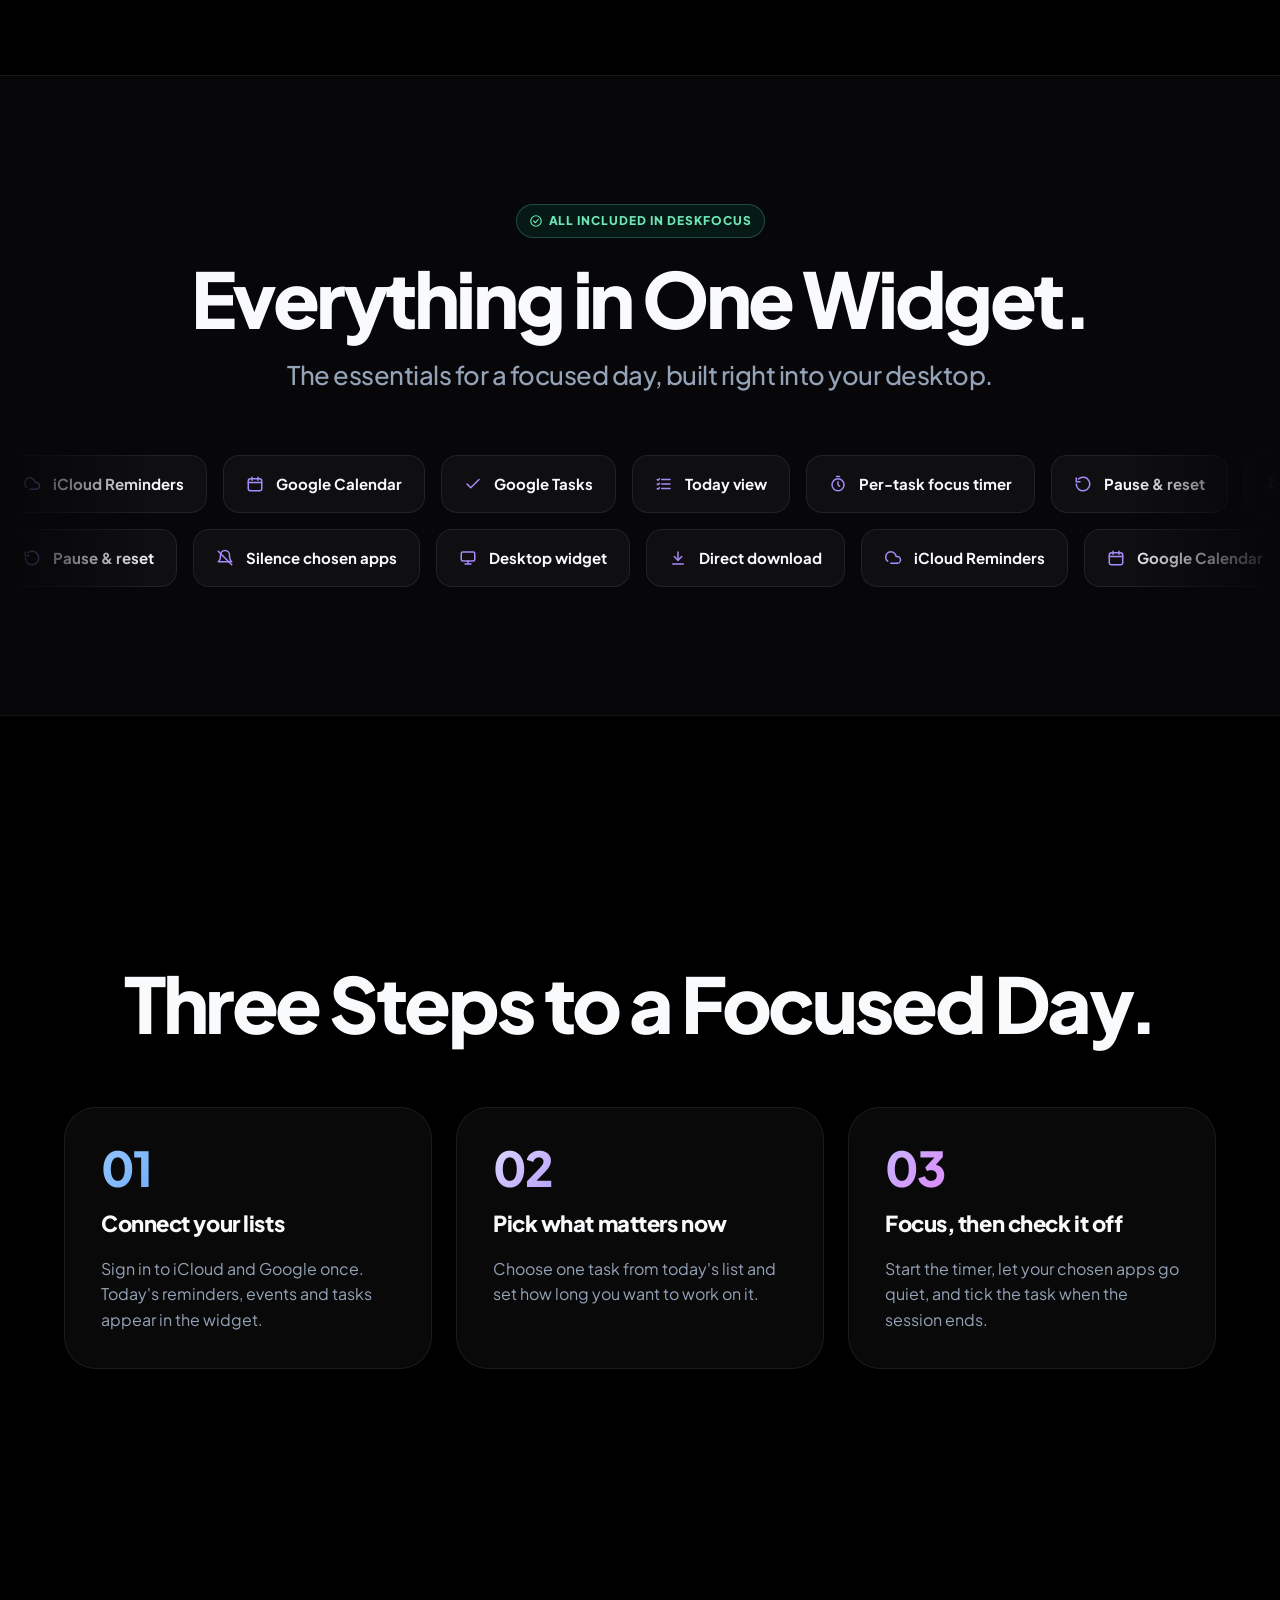
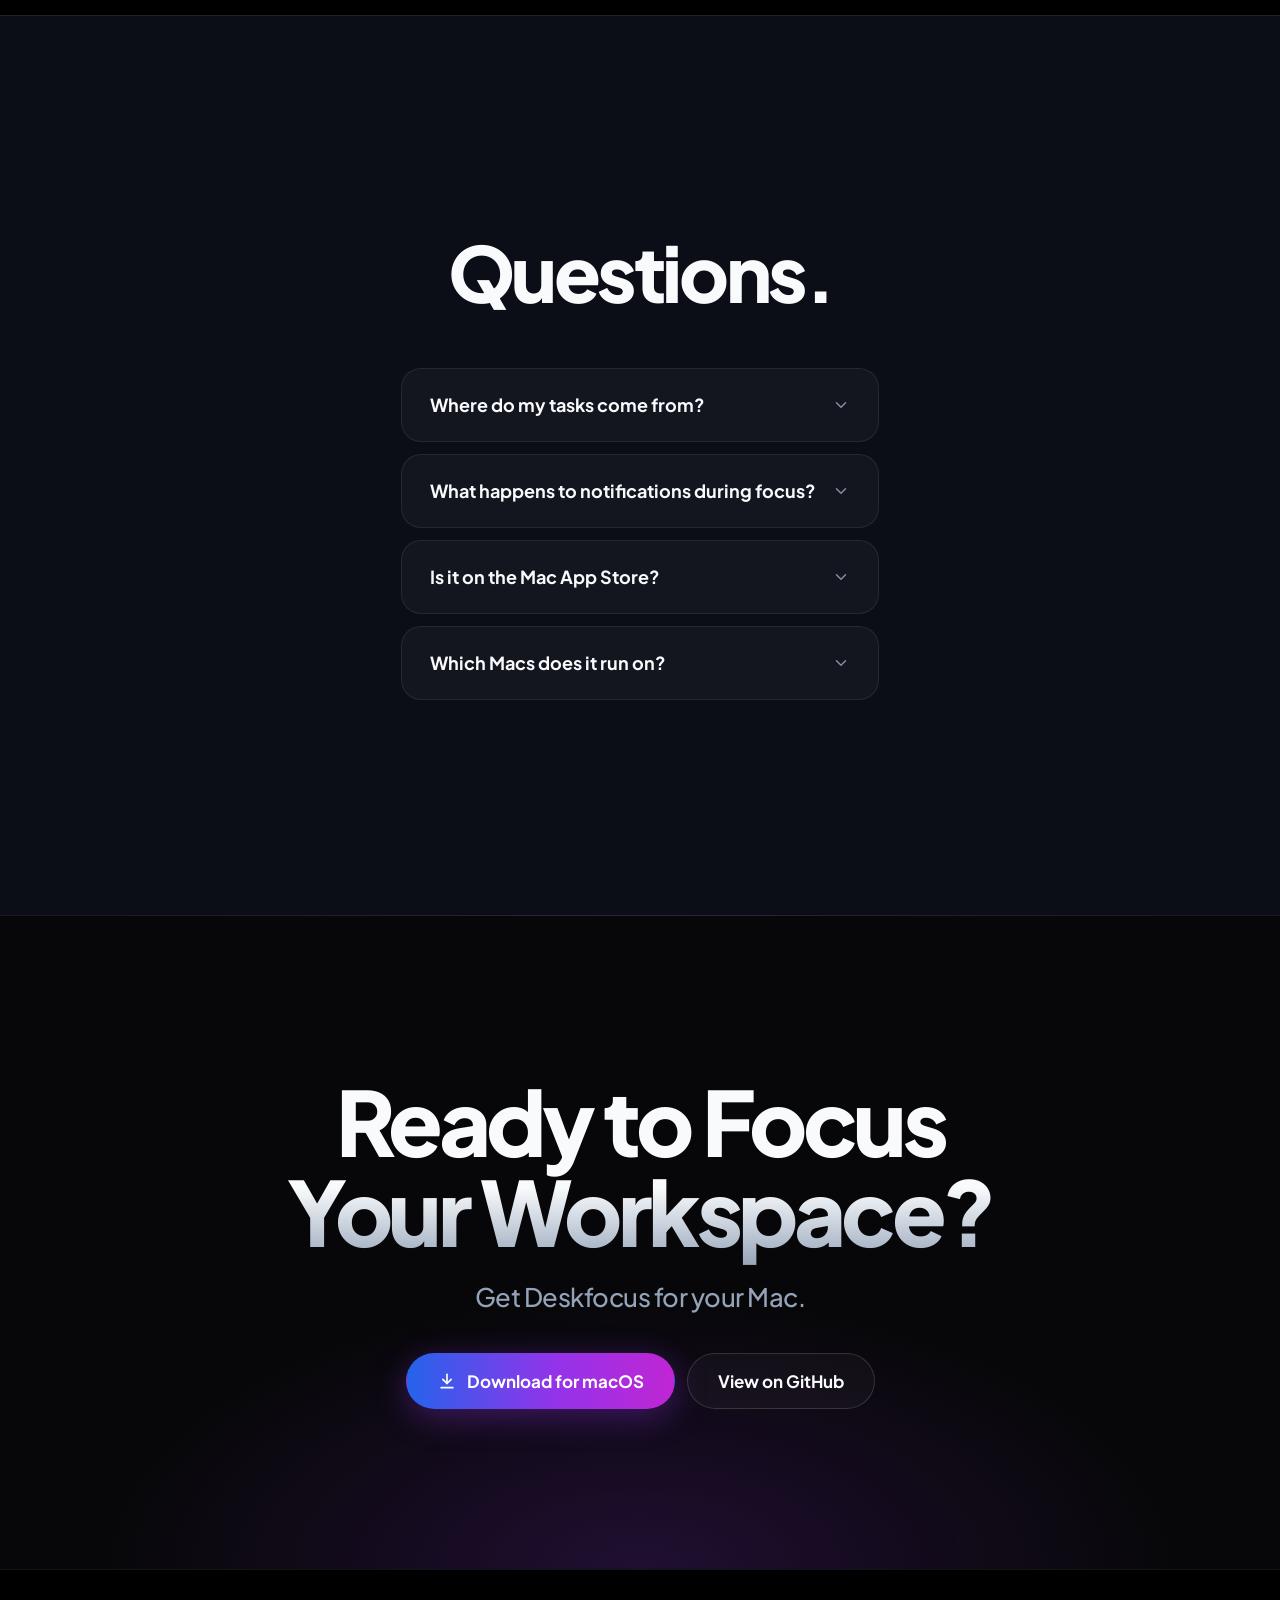
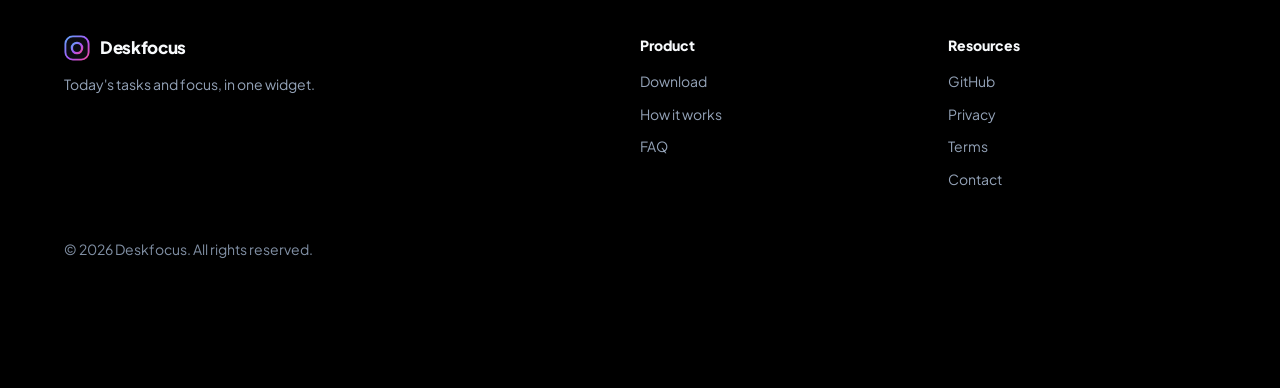
==== commit c178a643: "Get the site ready for launch: terms page, contact details, FAQ and update checks - Add terms.html (" ====
--- a/index.html
+++ b/index.html
@@ -329,7 +329,7 @@
           </details>
           <details class="faq__item">
             <summary class="faq__question">What happens to notifications during focus?<svg class="faq__chevron icon" width="18" height="18" viewBox="0 0 24 24" aria-hidden="true"><path d="m6 9 6 6 6-6"/></svg></summary>
-            <p class="faq__answer">Notifications from the apps you selected are held back while a timer runs. Everything else works as usual.</p>
+            <p class="faq__answer">Deskfocus hides or quits the apps you chose while a timer runs, and brings them back when it ends. To silence notifications too, pick a Shortcut that turns on a macOS Focus mode for the session.</p>
           </details>
           <details class="faq__item">
             <summary class="faq__question">Is it on the Mac App Store?<svg class="faq__chevron icon" width="18" height="18" viewBox="0 0 24 24" aria-hidden="true"><path d="m6 9 6 6 6-6"/></svg></summary>
@@ -337,7 +337,7 @@
           </details>
           <details class="faq__item">
             <summary class="faq__question">Which Macs does it run on?<svg class="faq__chevron icon" width="18" height="18" viewBox="0 0 24 24" aria-hidden="true"><path d="m6 9 6 6 6-6"/></svg></summary>
-            <p class="faq__answer">Any Mac running [MACOS VERSION] or later.</p>
+            <p class="faq__answer">Any Mac running macOS 14 Sonoma or later.</p>
           </details>
         </div>
       </div>
@@ -381,7 +381,8 @@
         <ul>
           <li><a href="https://github.com/bilgaaaaa/deskfocus">GitHub</a></li>
           <li><a href="privacy.html">Privacy</a></li>
-          <li><a href="mailto:[CONTACT EMAIL]">Contact</a></li>
+          <li><a href="terms.html">Terms</a></li>
+          <li><a href="mailto:hello@bilgalog.dev">Contact</a></li>
         </ul>
       </div>
     </div>
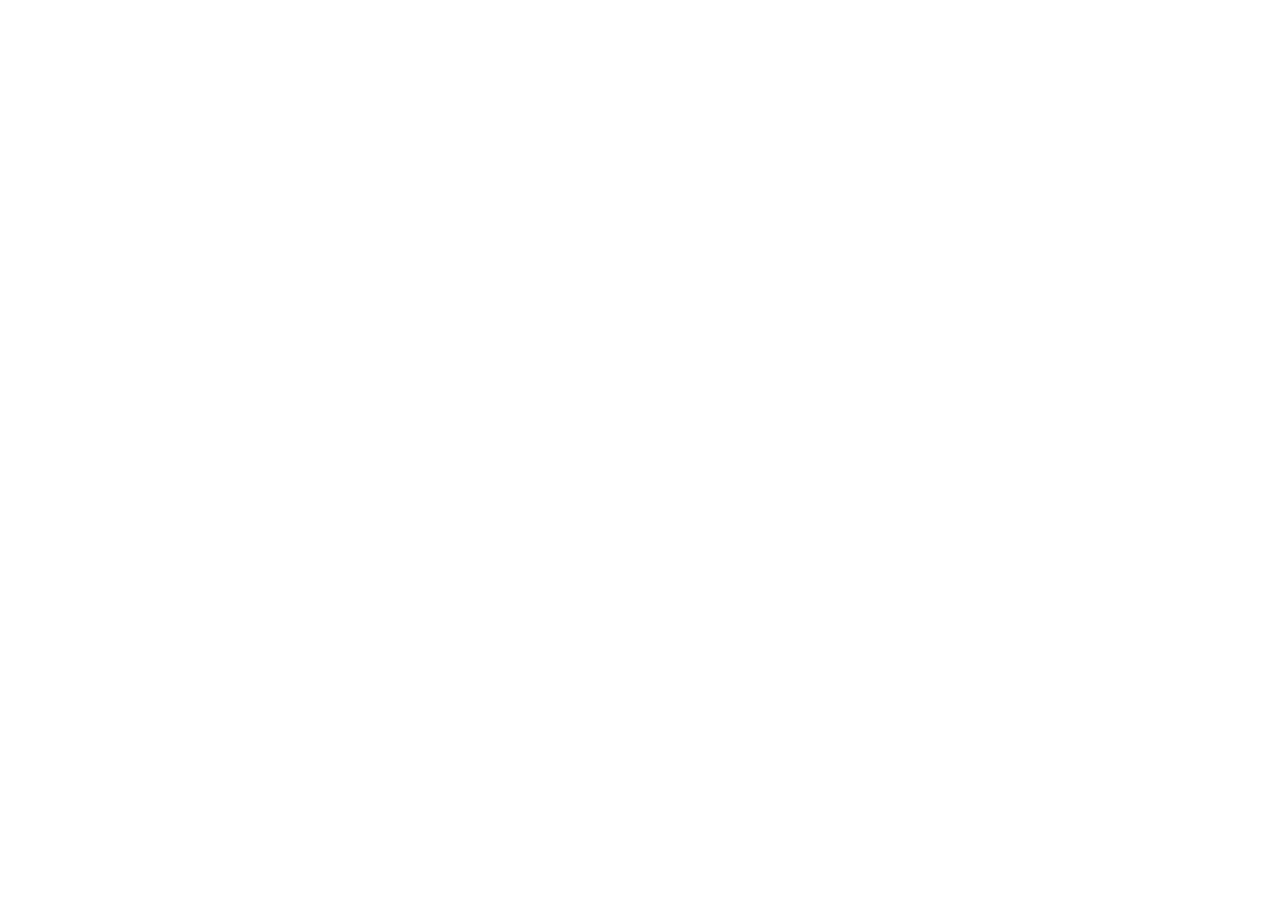
==== commit 632d24ca: "Send visitors to the combined PaceTasks and DeskFocus website DeskFocus is now sold together with Pa" ====
--- a/index.html
+++ b/index.html
@@ -3,412 +3,34 @@
 <head>
   <meta charset="utf-8">
   <meta name="viewport" content="width=device-width, initial-scale=1">
-  <title>Deskfocus: Tasks &amp; Focus — Your Day, Focused.</title>
-  <meta name="description" content="Deskfocus brings iCloud Reminders, Google Calendar and Google Tasks into one macOS widget, with a focus timer on every task and the apps you choose kept quiet.">
-  <meta property="og:title" content="Deskfocus: Tasks &amp; Focus — Your Day, Focused.">
-  <meta property="og:description" content="Today's tasks and a focus timer in one macOS widget.">
-  <meta property="og:type" content="website">
-  <link rel="icon" href="assets/img/favicon.svg" type="image/svg+xml">
-  <link rel="preconnect" href="https://fonts.googleapis.com">
-  <link rel="preconnect" href="https://fonts.gstatic.com" crossorigin>
-  <link href="https://fonts.googleapis.com/css2?family=Plus+Jakarta+Sans:wght@400;500;600;700;800&display=swap" rel="stylesheet">
-  <link rel="stylesheet" href="assets/css/styles.css">
-  <!-- Enables scroll animations only when JS runs, so content stays visible without it. -->
-  <script>document.documentElement.classList.add("js");</script>
-  <script type="module" src="assets/js/main.js"></script>
+  <title>DeskFocus has moved</title>
+  <!-- DeskFocus is now sold together with PaceTasks and lives on the PaceTasks website. -->
+  <link rel="canonical" href="https://bilgaaaaa.github.io/pacetasks/">
+  <meta name="robots" content="noindex">
+  <script>
+    // Sends old section links to the same content on the new site, without leaving a history entry.
+    (function () {
+      const SITE_URL = "https://bilgaaaaa.github.io/pacetasks/";
+      const SECTIONS = {
+        "#download": "#both",
+        "#everything": "#both",
+        "#how": "#day",
+        "#feature-lists": "#day",
+        "#feature-timer": "#day",
+        "#feature-silence": "#day",
+        "#feature-desktop": "#day",
+        "#faq": "#questionsTitle",
+      };
+      window.location.replace(SITE_URL + (SECTIONS[window.location.hash] ?? ""));
+    })();
+  </script>
+  <meta http-equiv="refresh" content="0; url=https://bilgaaaaa.github.io/pacetasks/">
+  <style>
+    body { margin: 0; padding: 3rem 1rem; background: #e7efe1; color: #26332a; font: 17px/1.6 system-ui, sans-serif; text-align: center; }
+    a { color: #3f7446; }
+  </style>
 </head>
 <body>
-  <a class="skip-link" href="#main">Skip to content</a>
-
-  <!-- Floating pill navigation -->
-  <header class="site-header">
-    <nav class="nav" aria-label="Main">
-      <a class="brand" href="#top">
-        <img class="brand__logo" src="assets/img/favicon.svg" alt="" width="26" height="26">
-        <span class="brand__name">Deskfocus</span>
-      </a>
-      <ul class="nav__links">
-        <li><a href="#how">How it works</a></li>
-        <li><a href="#faq">FAQ</a></li>
-        <li><a href="https://github.com/bilgaaaaa/deskfocus">GitHub</a></li>
-      </ul>
-      <a class="button button--gradient button--small" href="#download">
-        <svg class="icon" width="16" height="16" viewBox="0 0 24 24" aria-hidden="true"><path d="M12 4v11"/><path d="m7 10 5 5 5-5"/><path d="M5 20h14"/></svg>
-        Download
-      </a>
-    </nav>
-  </header>
-
-  <main id="main">
-    <!-- Hero -->
-    <section id="top" class="hero" data-section="overview">
-      <div class="hero__glow" aria-hidden="true"></div>
-      <div class="container hero__inner">
-        <p class="hero__eyebrow">Deskfocus: Tasks &amp; Focus</p>
-        <h1 class="hero__title">Your Day,<br><span class="hero__title-fade">Focused.</span></h1>
-        <p class="hero__lead">Deskfocus puts today's tasks and a focus timer in one widget on your Mac — so you always know what's next, and nothing interrupts you while you do it.</p>
-        <div class="hero__actions">
-          <a class="button button--gradient button--large" href="#download">
-            <svg class="icon" width="20" height="20" viewBox="0 0 24 24" aria-hidden="true"><path d="M12 4v11"/><path d="m7 10 5 5 5-5"/><path d="M5 20h14"/></svg>
-            Download for macOS
-          </a>
-          <a class="button button--ghost button--large" href="https://github.com/bilgaaaaa/deskfocus">
-            <svg class="icon icon--filled" width="20" height="20" viewBox="0 0 24 24" aria-hidden="true"><path d="M12 2a10 10 0 0 0-3.16 19.49c.5.09.68-.22.68-.48v-1.7c-2.78.6-3.37-1.34-3.37-1.34-.45-1.16-1.11-1.47-1.11-1.47-.9-.62.07-.6.07-.6 1 .07 1.53 1.03 1.53 1.03.9 1.52 2.34 1.08 2.91.83.09-.65.35-1.08.63-1.33-2.22-.25-4.56-1.11-4.56-4.94 0-1.09.39-1.98 1.03-2.68-.1-.25-.45-1.27.1-2.65 0 0 .84-.27 2.75 1.02A9.6 9.6 0 0 1 12 6.84c.85 0 1.71.11 2.51.33 1.91-1.29 2.75-1.02 2.75-1.02.55 1.38.2 2.4.1 2.65.64.7 1.03 1.59 1.03 2.68 0 3.84-2.34 4.69-4.57 4.93.36.31.68.92.68 1.85v2.75c0 .27.18.58.69.48A10 10 0 0 0 12 2Z"/></svg>
-            View on GitHub
-          </a>
-        </div>
-        <p class="hero__stats" data-github-stats hidden>
-          <span class="hero__stat">
-            <svg class="icon icon--star" width="16" height="16" viewBox="0 0 24 24" aria-hidden="true"><path d="m12 3 2.8 5.7 6.2.9-4.5 4.4 1 6.2-5.5-2.9-5.5 2.9 1-6.2L3 9.6l6.2-.9z"/></svg>
-            <span data-github-stars></span>
-          </span>
-          <span class="hero__stat-separator" aria-hidden="true">•</span>
-          <span class="hero__stat">
-            <svg class="icon icon--download" width="16" height="16" viewBox="0 0 24 24" aria-hidden="true"><path d="M12 4v11"/><path d="m7 10 5 5 5-5"/><path d="M5 20h14"/></svg>
-            <span data-github-downloads></span>
-          </span>
-        </p>
-
-        <!-- Desktop mockup holding the interactive widget preview -->
-        <div class="desktop" data-reveal>
-          <div class="desktop__menubar" aria-hidden="true">
-            <svg width="14" height="14" viewBox="0 0 24 24" class="icon icon--filled"><path d="M16.4 12.6c0-2.4 2-3.6 2.1-3.7a4.5 4.5 0 0 0-3.6-1.9c-1.5-.2-2.9.9-3.7.9-.8 0-1.9-.9-3.2-.8A4.7 4.7 0 0 0 4 9.5c-1.7 2.9-.4 7.3 1.2 9.7.8 1.2 1.8 2.5 3 2.4 1.2 0 1.7-.8 3.1-.8 1.5 0 1.9.8 3.2.8 1.3 0 2.1-1.2 2.9-2.4.9-1.3 1.3-2.6 1.3-2.7 0 0-2.4-.9-2.3-3.9ZM14 5.4A4.4 4.4 0 0 0 15 2a4.5 4.5 0 0 0-2.9 1.5 4.2 4.2 0 0 0-1.1 3.2c1.1.1 2.2-.6 3-1.3Z"/></svg>
-            <span class="desktop__menubar-app">Finder</span><span>File</span><span>Edit</span><span>View</span>
-            <span class="desktop__menubar-spacer"></span>
-            <span data-current-time>9:41</span>
-          </div>
-          <div class="desktop__window" aria-hidden="true">
-            <div class="desktop__window-bar"><i></i><i></i><i></i></div>
-            <div class="desktop__window-line"></div>
-            <div class="desktop__window-line desktop__window-line--short"></div>
-            <div class="desktop__window-line"></div>
-          </div>
-
-          <div class="widget" role="group" aria-label="Interactive Deskfocus widget preview" data-widget>
-            <div class="widget__header">
-              <span class="widget__title">Today</span>
-              <span class="widget__meta" data-widget-progress>0 of 0 done</span>
-            </div>
-
-            <div class="widget__focus">
-              <svg class="timer-ring" width="104" height="104" viewBox="0 0 104 104" role="img" aria-label="Focus progress">
-                <defs>
-                  <linearGradient id="timer-gradient" x1="0" y1="0" x2="1" y2="1">
-                    <stop offset="0%" stop-color="#60a5fa"/>
-                    <stop offset="55%" stop-color="#a855f7"/>
-                    <stop offset="100%" stop-color="#ec4899"/>
-                  </linearGradient>
-                </defs>
-                <circle class="timer-ring__track" cx="52" cy="52" r="44"/>
-                <circle class="timer-ring__value" cx="52" cy="52" r="44" data-timer-ring/>
-                <text class="timer-ring__label" x="52" y="58" text-anchor="middle" data-timer-label>25:00</text>
-              </svg>
-              <div class="widget__focus-info">
-                <span class="widget__meta">Focusing on</span>
-                <span class="widget__task-name" data-selected-title aria-live="polite"></span>
-                <div class="widget__controls">
-                  <button type="button" class="button button--gradient button--compact" data-timer-toggle>Start</button>
-                  <button type="button" class="button button--ghost button--icon" data-timer-reset aria-label="Reset timer">
-                    <svg width="18" height="18" viewBox="0 0 24 24" aria-hidden="true" class="icon"><path d="M3 12a9 9 0 1 0 3-6.7"/><path d="M3 4v5h5"/></svg>
-                  </button>
-                </div>
-              </div>
-            </div>
-
-            <ul class="task-list" data-task-list></ul>
-
-            <div class="widget__footer">
-              <svg width="16" height="16" viewBox="0 0 24 24" aria-hidden="true" class="icon"><path d="M6 8a6 6 0 0 1 12 0c0 7 3 9 3 9H3s3-2 3-9"/><path d="M10.3 21a1.9 1.9 0 0 0 3.4 0"/><path d="m3 3 18 18"/></svg>
-              <span data-muted-summary></span>
-            </div>
-          </div>
-        </div>
-      </div>
-    </section>
-
-    <!-- Scroll-driven statement, like Sapphire's "Introducing" band -->
-    <section class="statement" aria-label="Introducing Deskfocus" data-statement>
-      <div class="statement__sticky">
-        <span class="shape shape--square" aria-hidden="true"></span>
-        <span class="shape shape--circle" aria-hidden="true"></span>
-        <span class="shape shape--triangle" aria-hidden="true"></span>
-        <span class="shape shape--pill" aria-hidden="true"></span>
-        <span class="shape shape--diamond" aria-hidden="true"></span>
-        <p class="statement__track" data-statement-track>
-          The widget that keeps your day
-          <span class="gradient-text gradient-text--blue">calm</span>,
-          <span class="gradient-text gradient-text--pink">focused</span> and
-          <span class="gradient-text gradient-text--green">on track</span>
-          <span class="statement__intro">— introducing <span class="gradient-text gradient-text--brand">Deskfocus</span></span>
-        </p>
-      </div>
-    </section>
-
-    <!-- Feature: all lists in one place -->
-    <section id="feature-lists" class="feature" data-section="lists" aria-labelledby="feature-lists-title">
-      <div class="container feature__grid">
-        <div class="feature__copy" data-reveal>
-          <span class="badge">
-            <svg class="icon" width="14" height="14" viewBox="0 0 24 24" aria-hidden="true"><circle cx="12" cy="12" r="9"/><path d="m8 12 3 3 5-6"/></svg>
-            Included in Deskfocus
-          </span>
-          <h2 id="feature-lists-title" class="feature__title gradient-text gradient-text--blue">Every List. One Place.</h2>
-          <p class="feature__subtitle">Reminders, Calendar and Google Tasks, together in today's view.</p>
-          <p class="feature__body" data-reveal-text>Stop jumping between apps to work out what today looks like. Deskfocus pulls in your iCloud Reminders, Google Calendar events and Google Tasks and shows them as one list for the day.</p>
-        </div>
-        <div class="card feature__visual" data-reveal>
-          <div class="source-row">
-            <span class="source-row__icon source-row__icon--blue">
-              <svg width="20" height="20" viewBox="0 0 24 24" aria-hidden="true" class="icon"><path d="M17.5 19a4.5 4.5 0 0 0 0-9h-1.3A7 7 0 1 0 5 16.3"/><path d="M9 19h8.5"/></svg>
-            </span>
-            <span class="source-row__label">iCloud Reminders</span>
-            <span class="source-row__status">Connected</span>
-          </div>
-          <div class="source-row">
-            <span class="source-row__icon source-row__icon--violet">
-              <svg width="20" height="20" viewBox="0 0 24 24" aria-hidden="true" class="icon"><rect x="3" y="5" width="18" height="16" rx="3"/><path d="M3 10h18M8 3v4M16 3v4"/></svg>
-            </span>
-            <span class="source-row__label">Google Calendar</span>
-            <span class="source-row__status">Connected</span>
-          </div>
-          <div class="source-row">
-            <span class="source-row__icon source-row__icon--pink">
-              <svg width="20" height="20" viewBox="0 0 24 24" aria-hidden="true" class="icon"><path d="m4 12 5 5L20 6"/></svg>
-            </span>
-            <span class="source-row__label">Google Tasks</span>
-            <span class="source-row__status">Connected</span>
-          </div>
-          <svg class="source-arrow icon" width="24" height="32" viewBox="0 0 24 32" aria-hidden="true"><path d="M12 2v26M5 21l7 7 7-7"/></svg>
-          <div class="source-row source-row--highlight">
-            <span class="source-row__label source-row__label--strong">Today</span>
-            <span class="gradient-text gradient-text--blue source-row__status">One list</span>
-          </div>
-        </div>
-      </div>
-    </section>
-
-    <!-- Feature: per-task timer -->
-    <section id="feature-timer" class="feature" data-section="timer" aria-labelledby="feature-timer-title">
-      <div class="container feature__grid feature__grid--reversed">
-        <div class="feature__copy" data-reveal>
-          <span class="badge">
-            <svg class="icon" width="14" height="14" viewBox="0 0 24 24" aria-hidden="true"><circle cx="12" cy="12" r="9"/><path d="m8 12 3 3 5-6"/></svg>
-            Included in Deskfocus
-          </span>
-          <h2 id="feature-timer-title" class="feature__title gradient-text gradient-text--violet">A Timer for Every Task.</h2>
-          <p class="feature__subtitle">Pick a task. Press start. That's the plan.</p>
-          <p class="feature__body" data-reveal-text>Every task in your list carries its own focus timer, so each block of time has a clear purpose. Pause when you need to, reset when you start over, and tick the task off when the session ends.</p>
-        </div>
-        <div class="card feature__visual" data-reveal>
-          <div class="timer-row timer-row--active">
-            <svg width="40" height="40" viewBox="0 0 36 36" aria-hidden="true">
-              <circle cx="18" cy="18" r="15" class="mini-ring__track"/>
-              <circle cx="18" cy="18" r="15" class="mini-ring__value"/>
-            </svg>
-            <span class="timer-row__label">Write release notes</span>
-            <span class="timer-row__time">17:12</span>
-          </div>
-          <div class="timer-row">
-            <svg width="40" height="40" viewBox="0 0 36 36" aria-hidden="true">
-              <circle cx="18" cy="18" r="15" class="mini-ring__track"/>
-              <path d="M15 12.5v11l9-5.5z" class="mini-ring__play"/>
-            </svg>
-            <span class="timer-row__label">Review pull request</span>
-            <span class="timer-row__duration">25 min</span>
-          </div>
-          <div class="timer-row">
-            <svg width="40" height="40" viewBox="0 0 36 36" aria-hidden="true">
-              <circle cx="18" cy="18" r="15" class="mini-ring__track"/>
-              <path d="M15 12.5v11l9-5.5z" class="mini-ring__play"/>
-            </svg>
-            <span class="timer-row__label">Plan sprint demo</span>
-            <span class="timer-row__duration">50 min</span>
-          </div>
-        </div>
-      </div>
-    </section>
-
-    <!-- Feature: silence apps -->
-    <section id="feature-silence" class="feature feature--raised" data-section="silence" aria-labelledby="feature-silence-title">
-      <div class="container feature__centered">
-        <div class="feature__copy feature__copy--centered" data-reveal>
-          <span class="badge">
-            <svg class="icon" width="14" height="14" viewBox="0 0 24 24" aria-hidden="true"><circle cx="12" cy="12" r="9"/><path d="m8 12 3 3 5-6"/></svg>
-            Included in Deskfocus
-          </span>
-          <h2 id="feature-silence-title" class="feature__title feature__title--hero gradient-text gradient-text--pink">Silence the Noise.<br>Keep the Flow.</h2>
-          <p class="feature__subtitle">Choose which apps go quiet while your timer runs.</p>
-        </div>
-        <fieldset class="card app-list" data-reveal>
-          <legend class="app-list__legend">Silence during focus</legend>
-          <div class="app-list__items" data-app-list></div>
-        </fieldset>
-      </div>
-    </section>
-
-    <!-- Feature: always on the desktop -->
-    <section id="feature-desktop" class="feature" data-section="desktop" aria-labelledby="feature-desktop-title">
-      <div class="container feature__grid">
-        <div class="feature__copy" data-reveal>
-          <span class="badge">
-            <svg class="icon" width="14" height="14" viewBox="0 0 24 24" aria-hidden="true"><circle cx="12" cy="12" r="9"/><path d="m8 12 3 3 5-6"/></svg>
-            Included in Deskfocus
-          </span>
-          <h2 id="feature-desktop-title" class="feature__title gradient-text gradient-text--green">Always on Your Desktop.</h2>
-          <p class="feature__subtitle">Your plan and your timer, one glance away.</p>
-          <p class="feature__body" data-reveal-text>Deskfocus lives as a widget, not another window to manage. Today's list and the running timer stay visible on your desktop, so getting back on track never takes more than a look.</p>
-        </div>
-        <div class="mini-desktop feature__visual" data-reveal aria-hidden="true">
-          <div class="mini-desktop__menubar">
-            <span>Finder</span><span>File</span><span>Edit</span><span>View</span>
-          </div>
-          <div class="mini-desktop__widget">
-            <div class="mini-desktop__row">
-              <span class="widget__title">Today</span>
-              <span class="gradient-text gradient-text--brand mini-desktop__time">24:10</span>
-            </div>
-            <div class="progress"><div class="progress__value"></div></div>
-            <span>Write release notes</span>
-            <span class="text-muted">Review pull request</span>
-            <span class="text-muted">Plan sprint demo</span>
-          </div>
-        </div>
-      </div>
-    </section>
-
-    <!-- Marquee of everything included, like Sapphire's "And so much more" -->
-    <section id="everything" class="more" data-section="everything" aria-labelledby="more-title">
-      <div class="container feature__copy--centered" data-reveal>
-        <span class="badge">
-          <svg class="icon" width="14" height="14" viewBox="0 0 24 24" aria-hidden="true"><circle cx="12" cy="12" r="9"/><path d="m8 12 3 3 5-6"/></svg>
-          All included in Deskfocus
-        </span>
-        <h2 id="more-title" class="more__title">Everything in One Widget.</h2>
-        <p class="feature__subtitle feature__subtitle--muted">The essentials for a focused day, built right into your desktop.</p>
-      </div>
-      <div class="marquee" data-marquee>
-        <ul class="marquee__track" data-marquee-items="primary"></ul>
-        <ul class="marquee__track marquee__track--reverse" data-marquee-items="secondary"></ul>
-      </div>
-    </section>
-
-    <!-- How it works -->
-    <section id="how" class="feature" data-section="how" aria-labelledby="how-title">
-      <div class="container">
-        <div class="feature__copy feature__copy--centered" data-reveal>
-          <h2 id="how-title" class="more__title">Three Steps to a Focused Day.</h2>
-        </div>
-        <ol class="steps">
-          <li class="card step" data-reveal>
-            <span class="step__number gradient-text gradient-text--blue">01</span>
-            <h3 class="step__title">Connect your lists</h3>
-            <p class="text-muted">Sign in to iCloud and Google once. Today's reminders, events and tasks appear in the widget.</p>
-          </li>
-          <li class="card step" data-reveal>
-            <span class="step__number gradient-text gradient-text--violet">02</span>
-            <h3 class="step__title">Pick what matters now</h3>
-            <p class="text-muted">Choose one task from today's list and set how long you want to work on it.</p>
-          </li>
-          <li class="card step" data-reveal>
-            <span class="step__number gradient-text gradient-text--pink">03</span>
-            <h3 class="step__title">Focus, then check it off</h3>
-            <p class="text-muted">Start the timer, let your chosen apps go quiet, and tick the task when the session ends.</p>
-          </li>
-        </ol>
-      </div>
-    </section>
-
-    <!-- FAQ -->
-    <section id="faq" class="feature feature--raised" data-section="faq" aria-labelledby="faq-title">
-      <div class="container container--narrow">
-        <h2 id="faq-title" class="more__title text-center" data-reveal>Questions.</h2>
-        <div class="faq">
-          <details class="faq__item">
-            <summary class="faq__question">Where do my tasks come from?<svg class="faq__chevron icon" width="18" height="18" viewBox="0 0 24 24" aria-hidden="true"><path d="m6 9 6 6 6-6"/></svg></summary>
-            <p class="faq__answer">From iCloud Reminders, Google Calendar and Google Tasks. Deskfocus shows what's due today from all three in one list.</p>
-          </details>
-          <details class="faq__item">
-            <summary class="faq__question">What happens to notifications during focus?<svg class="faq__chevron icon" width="18" height="18" viewBox="0 0 24 24" aria-hidden="true"><path d="m6 9 6 6 6-6"/></svg></summary>
-            <p class="faq__answer">Deskfocus hides or quits the apps you chose while a timer runs, and brings them back when it ends. To silence notifications too, pick a Shortcut that turns on a macOS Focus mode for the session.</p>
-          </details>
-          <details class="faq__item">
-            <summary class="faq__question">Is it on the Mac App Store?<svg class="faq__chevron icon" width="18" height="18" viewBox="0 0 24 24" aria-hidden="true"><path d="m6 9 6 6 6-6"/></svg></summary>
-            <p class="faq__answer">No — Deskfocus is a direct download from this site.</p>
-          </details>
-          <details class="faq__item">
-            <summary class="faq__question">Which Macs does it run on?<svg class="faq__chevron icon" width="18" height="18" viewBox="0 0 24 24" aria-hidden="true"><path d="m6 9 6 6 6-6"/></svg></summary>
-            <p class="faq__answer">Any Mac running macOS 14 Sonoma or later.</p>
-          </details>
-        </div>
-      </div>
-    </section>
-
-    <!-- Final call to action -->
-    <section id="download" class="cta" data-section="download" aria-labelledby="download-title">
-      <div class="container cta__inner" data-reveal>
-        <h2 id="download-title" class="cta__title">Ready to Focus<br><span class="hero__title-fade">Your Workspace?</span></h2>
-        <p class="feature__subtitle feature__subtitle--muted">Get Deskfocus for your Mac.</p>
-        <div class="hero__actions">
-          <a class="button button--gradient button--large" href="https://github.com/bilgaaaaa/deskfocus/releases/latest">
-            <svg class="icon" width="20" height="20" viewBox="0 0 24 24" aria-hidden="true"><path d="M12 4v11"/><path d="m7 10 5 5 5-5"/><path d="M5 20h14"/></svg>
-            Download for macOS
-          </a>
-          <a class="button button--ghost button--large" href="https://github.com/bilgaaaaa/deskfocus">View on GitHub</a>
-        </div>
-      </div>
-    </section>
-  </main>
-
-  <footer class="site-footer">
-    <div class="container site-footer__inner">
-      <div class="site-footer__brand">
-        <a class="brand" href="#top">
-          <img class="brand__logo" src="assets/img/favicon.svg" alt="" width="26" height="26">
-          <span class="brand__name">Deskfocus</span>
-        </a>
-        <p class="text-muted">Today's tasks and focus, in one widget.</p>
-      </div>
-      <div class="site-footer__column">
-        <h3 class="site-footer__heading">Product</h3>
-        <ul>
-          <li><a href="#download">Download</a></li>
-          <li><a href="#how">How it works</a></li>
-          <li><a href="#faq">FAQ</a></li>
-        </ul>
-      </div>
-      <div class="site-footer__column">
-        <h3 class="site-footer__heading">Resources</h3>
-        <ul>
-          <li><a href="https://github.com/bilgaaaaa/deskfocus">GitHub</a></li>
-          <li><a href="privacy.html">Privacy</a></li>
-          <li><a href="terms.html">Terms</a></li>
-          <li><a href="mailto:hello@bilgalog.dev">Contact</a></li>
-        </ul>
-      </div>
-    </div>
-    <p class="container site-footer__copyright">© <span data-current-year>2026</span> Deskfocus. All rights reserved.</p>
-  </footer>
-
-  <!-- Sticky section navigation, like Sapphire's bottom bar -->
-  <nav class="section-nav" aria-label="Sections">
-    <ul class="section-nav__list">
-      <li><a class="section-nav__link" href="#top" data-section-link="overview">
-        <svg class="icon" width="16" height="16" viewBox="0 0 24 24" aria-hidden="true"><path d="M3 11 12 4l9 7"/><path d="M5 10v10h14V10"/></svg>Overview</a></li>
-      <li><a class="section-nav__link" href="#feature-lists" data-section-link="lists">
-        <svg class="icon" width="16" height="16" viewBox="0 0 24 24" aria-hidden="true"><path d="M9 6h11M9 12h11M9 18h11"/><path d="m3 6 1 1 2-2M3 12l1 1 2-2M3 18l1 1 2-2"/></svg>Lists</a></li>
-      <li><a class="section-nav__link" href="#feature-timer" data-section-link="timer">
-        <svg class="icon" width="16" height="16" viewBox="0 0 24 24" aria-hidden="true"><circle cx="12" cy="13" r="8"/><path d="M12 9v4l2 2M10 2h4"/></svg>Timer</a></li>
-      <li><a class="section-nav__link" href="#feature-silence" data-section-link="silence">
-        <svg class="icon" width="16" height="16" viewBox="0 0 24 24" aria-hidden="true"><path d="M6 8a6 6 0 0 1 12 0c0 7 3 9 3 9H3s3-2 3-9"/><path d="m3 3 18 18"/></svg>Silence</a></li>
-      <li><a class="section-nav__link" href="#feature-desktop" data-section-link="desktop">
-        <svg class="icon" width="16" height="16" viewBox="0 0 24 24" aria-hidden="true"><rect x="3" y="4" width="18" height="12" rx="2"/><path d="M8 20h8M12 16v4"/></svg>Desktop</a></li>
-      <li><a class="section-nav__link" href="#everything" data-section-link="everything">
-        <svg class="icon" width="16" height="16" viewBox="0 0 24 24" aria-hidden="true"><rect x="3" y="3" width="7" height="7" rx="1.5"/><rect x="14" y="3" width="7" height="7" rx="1.5"/><rect x="3" y="14" width="7" height="7" rx="1.5"/><rect x="14" y="14" width="7" height="7" rx="1.5"/></svg>All</a></li>
-      <li><a class="section-nav__link" href="#how" data-section-link="how">
-        <svg class="icon" width="16" height="16" viewBox="0 0 24 24" aria-hidden="true"><path d="M4 6h16M4 12h10M4 18h6"/></svg>Steps</a></li>
-      <li><a class="section-nav__link" href="#faq" data-section-link="faq">
-        <svg class="icon" width="16" height="16" viewBox="0 0 24 24" aria-hidden="true"><circle cx="12" cy="12" r="9"/><path d="M9.5 9a2.5 2.5 0 1 1 3.5 2.3c-.6.3-1 .9-1 1.6V14M12 17.5v.01"/></svg>FAQ</a></li>
-    </ul>
-  </nav>
+  <p>DeskFocus now comes with PaceTasks. Find it on <a href="https://bilgaaaaa.github.io/pacetasks/">the PaceTasks website</a>.</p>
 </body>
 </html>
